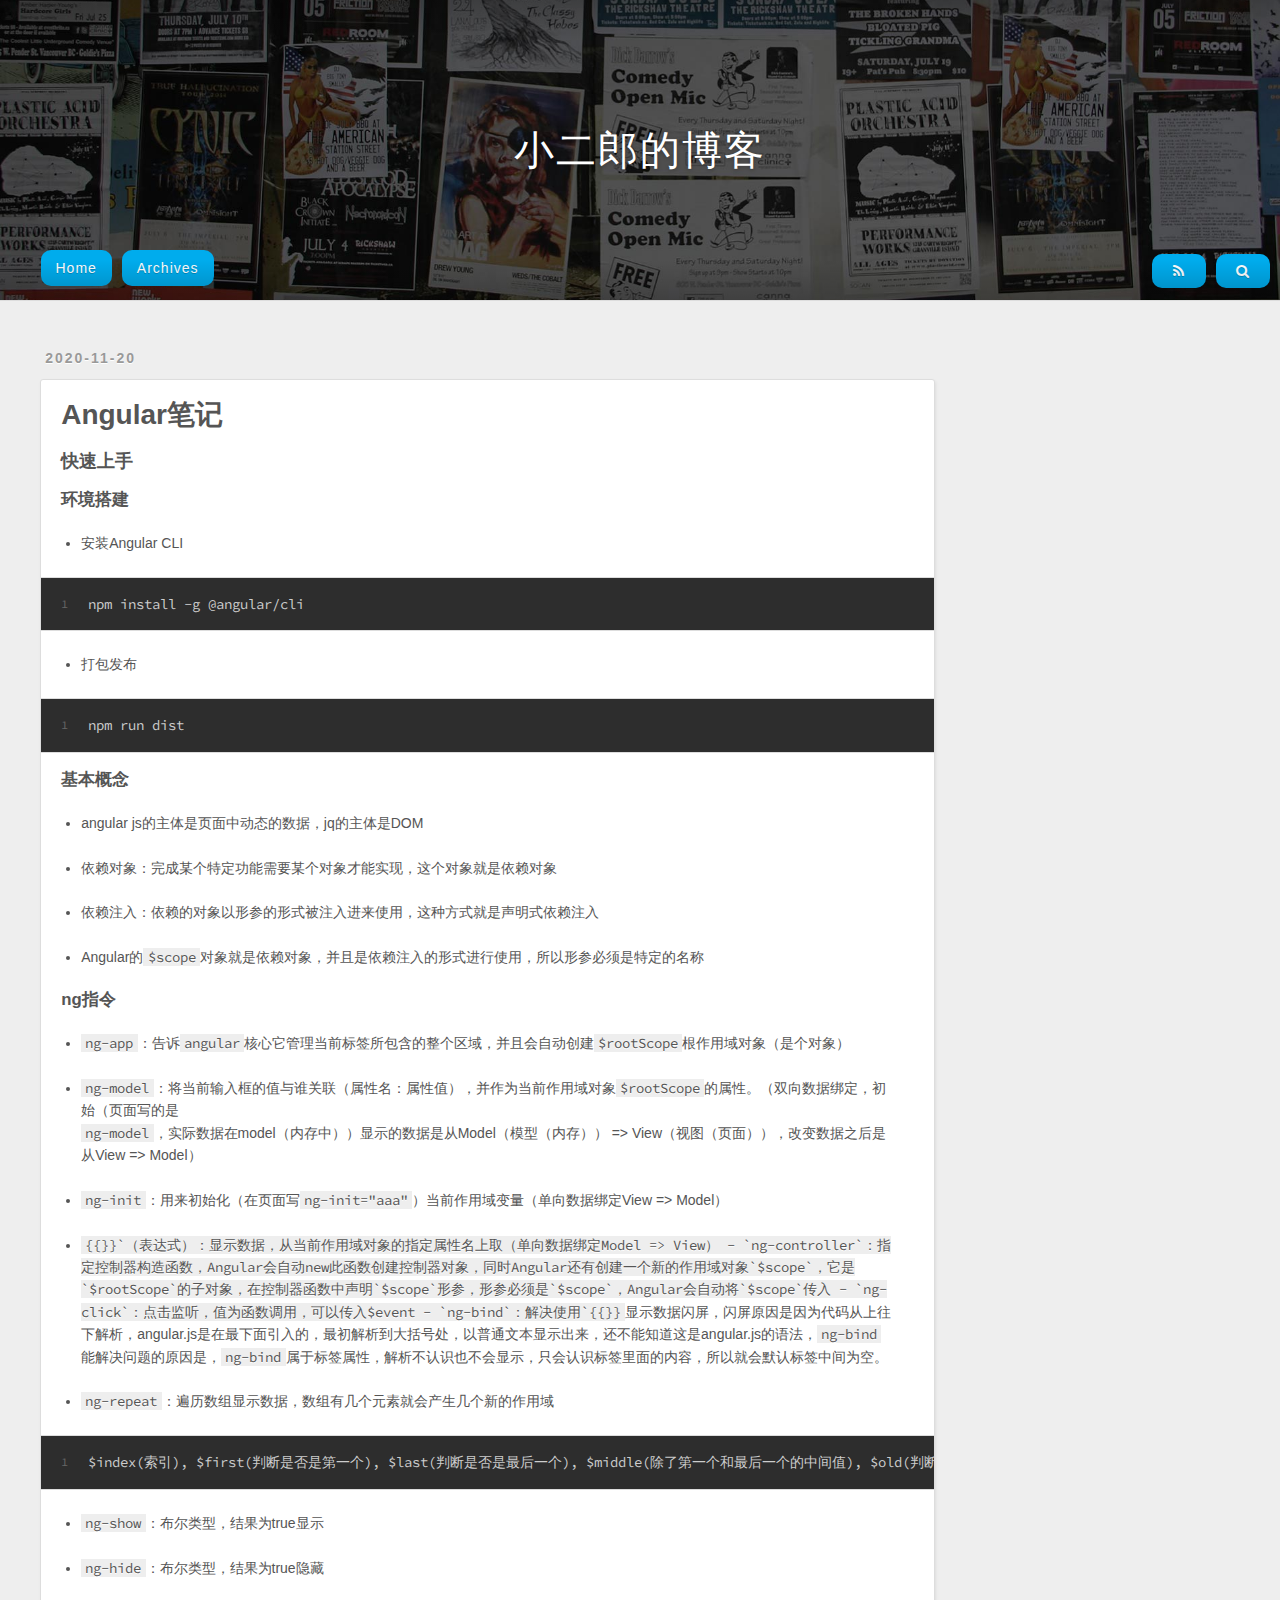
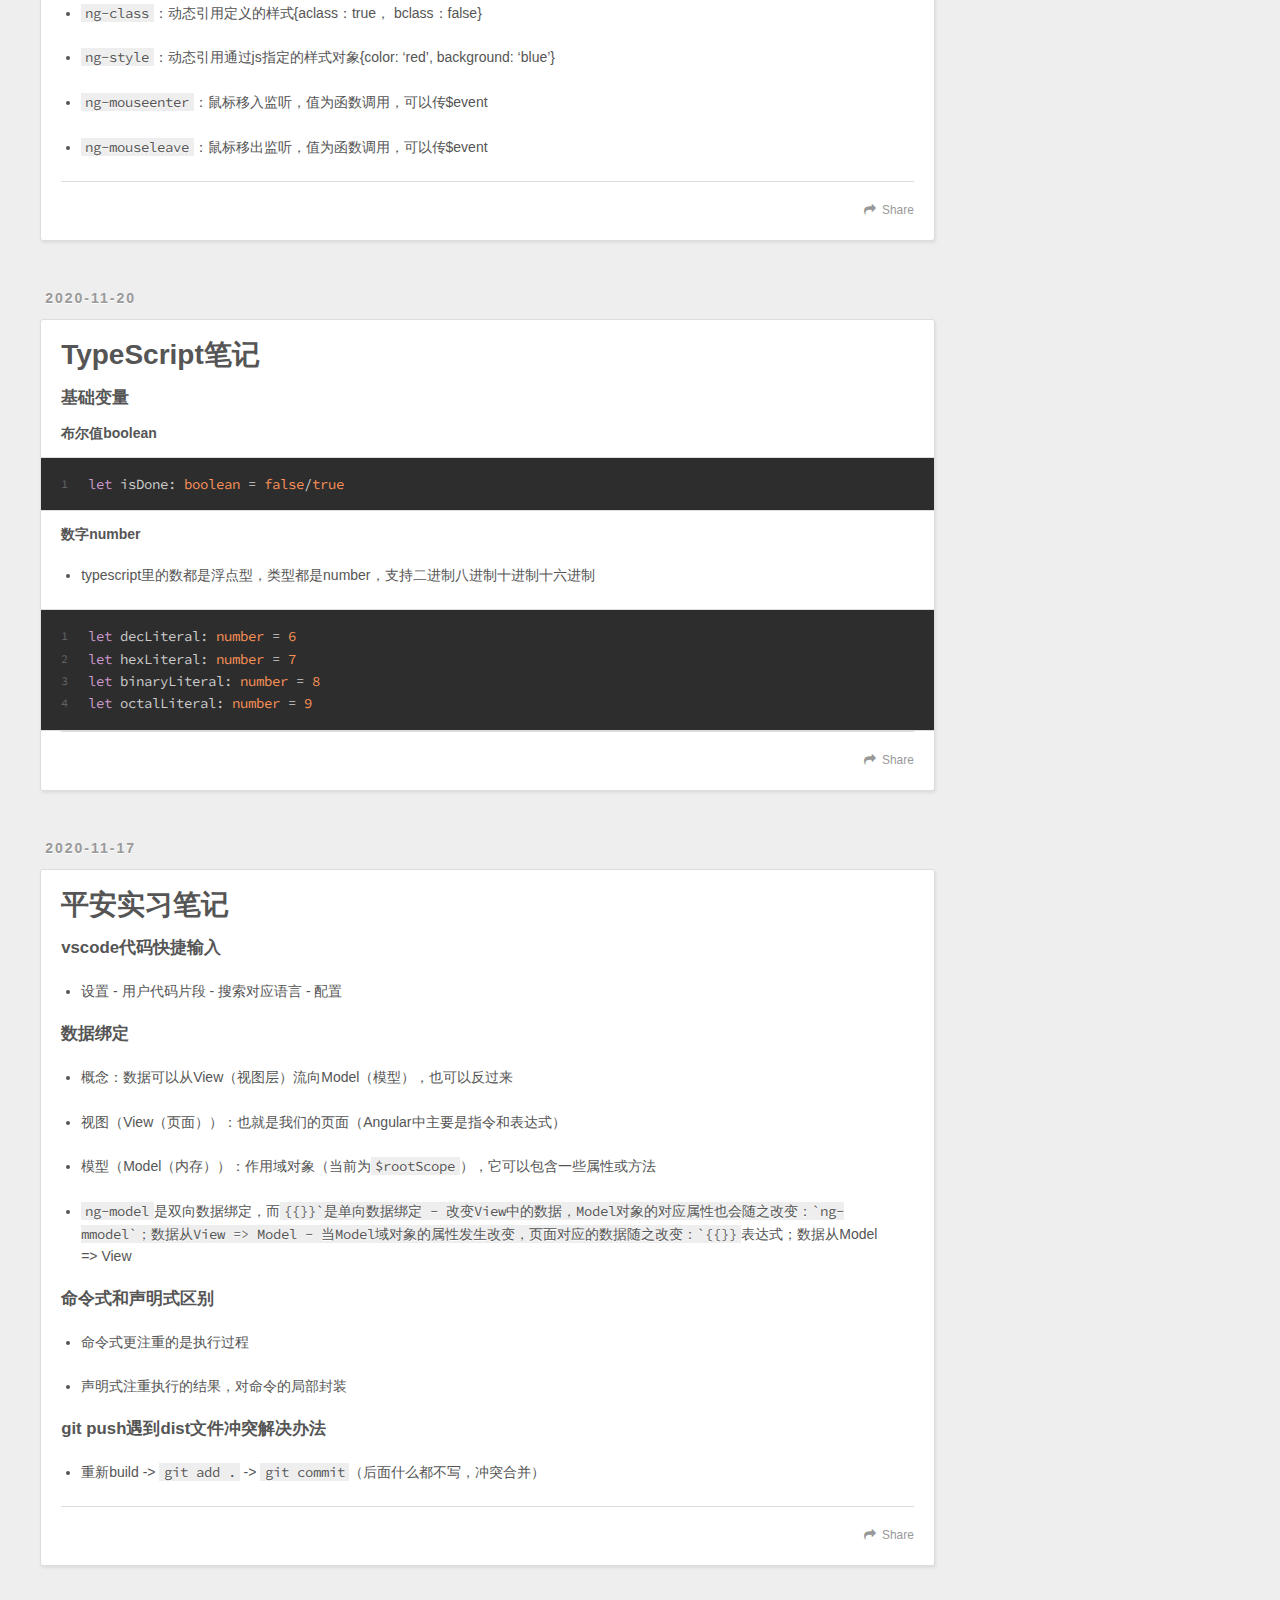
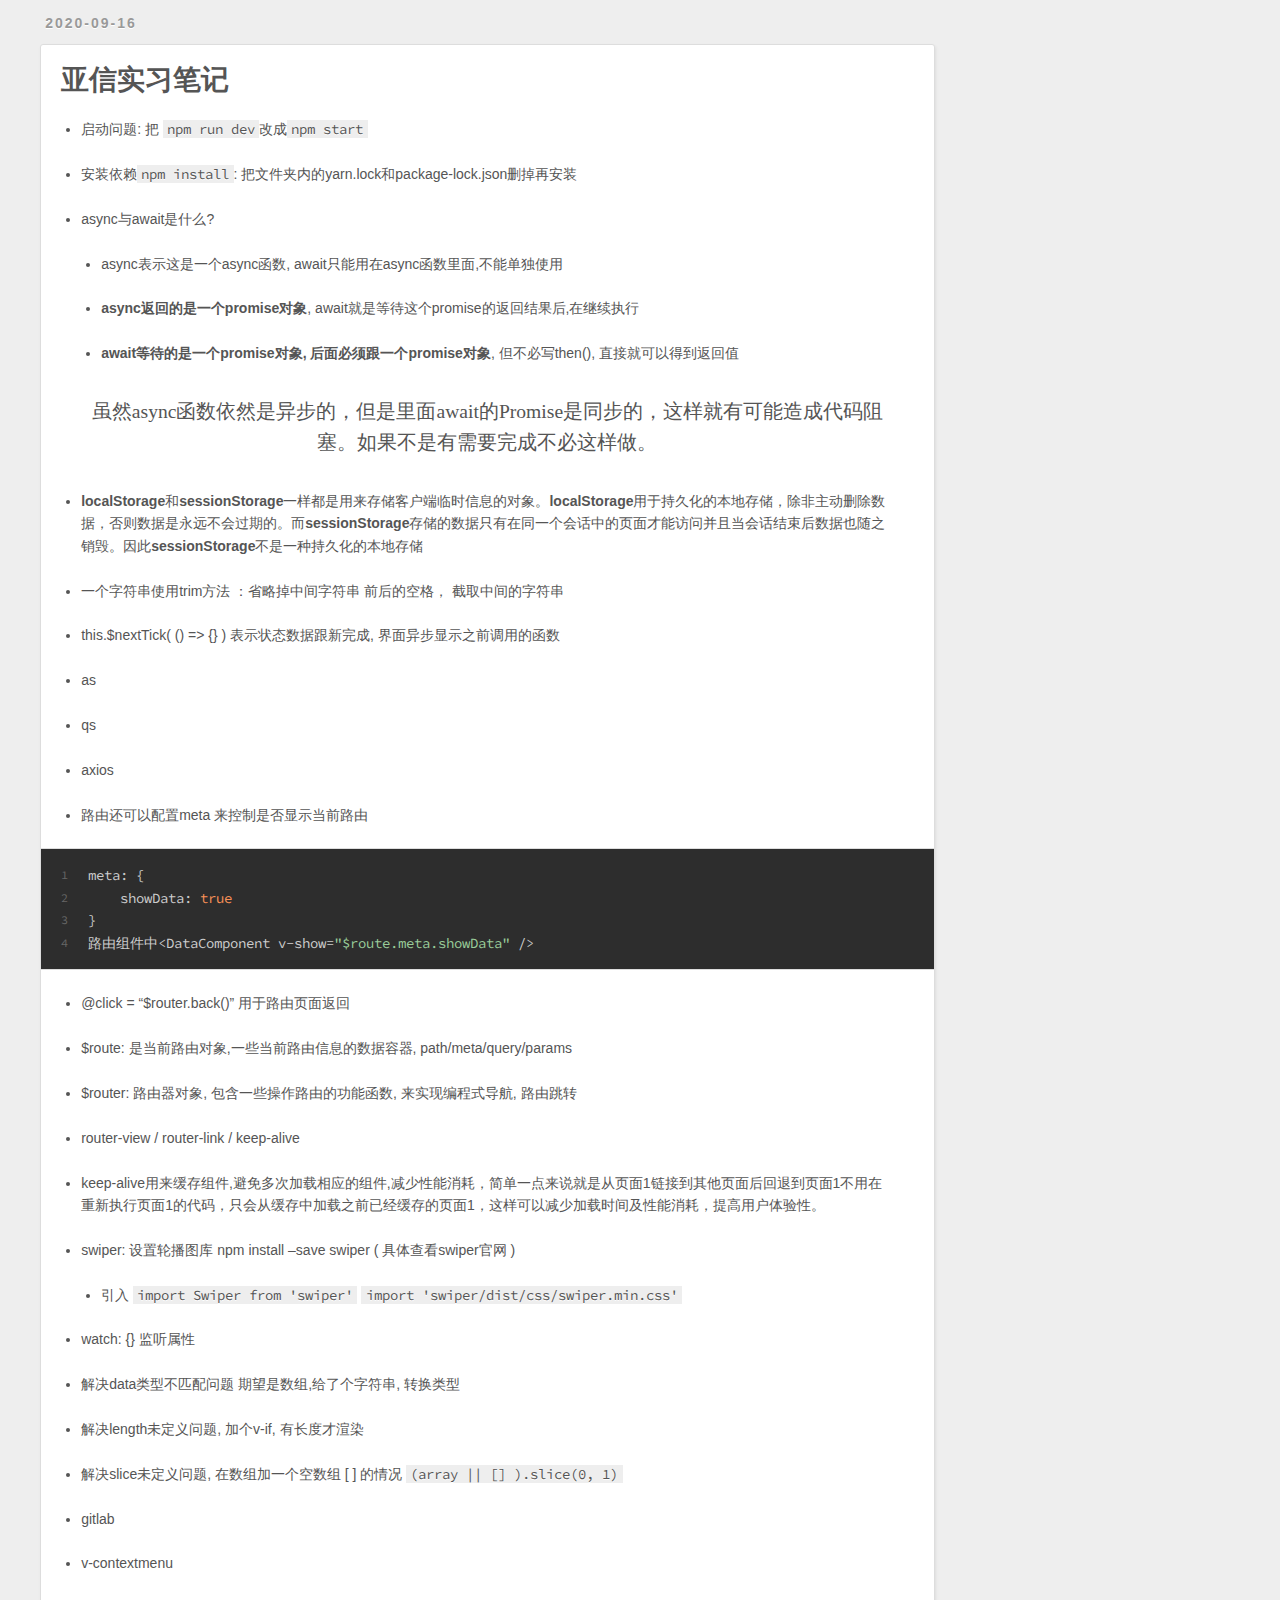
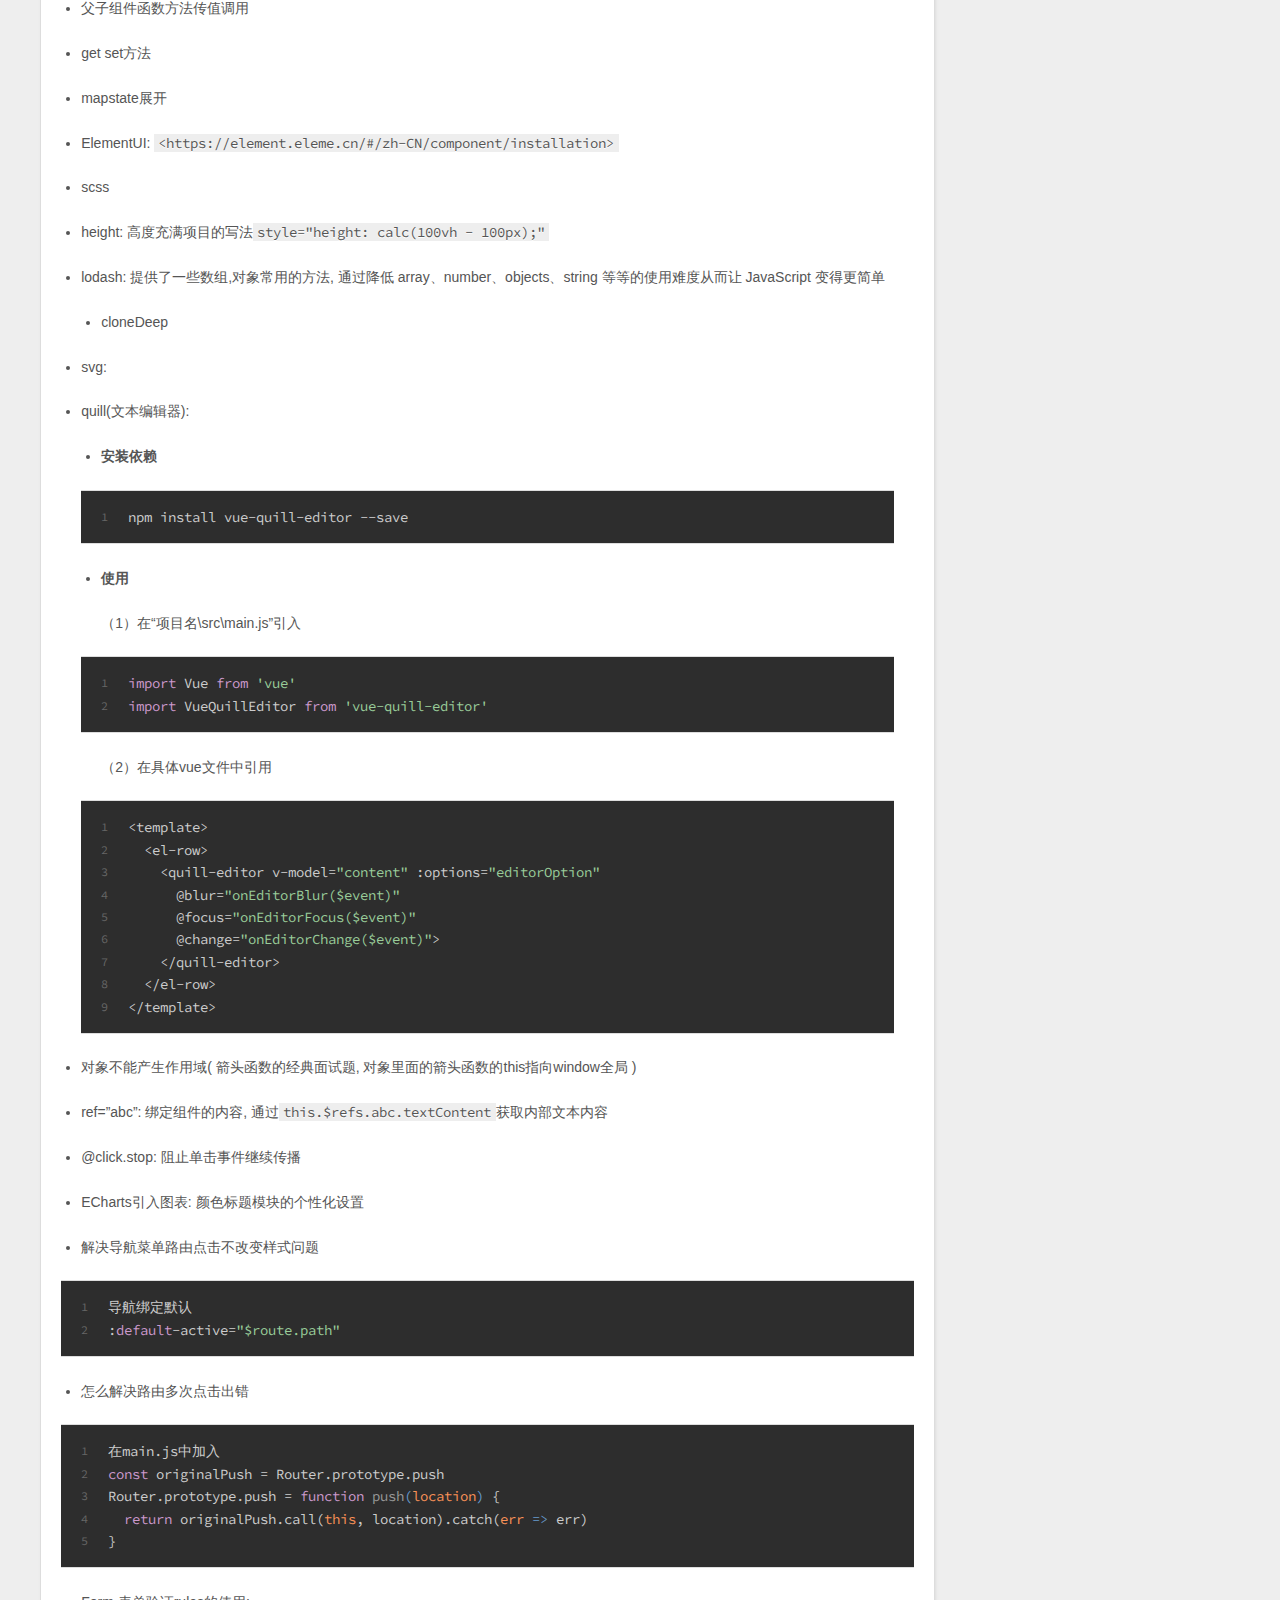
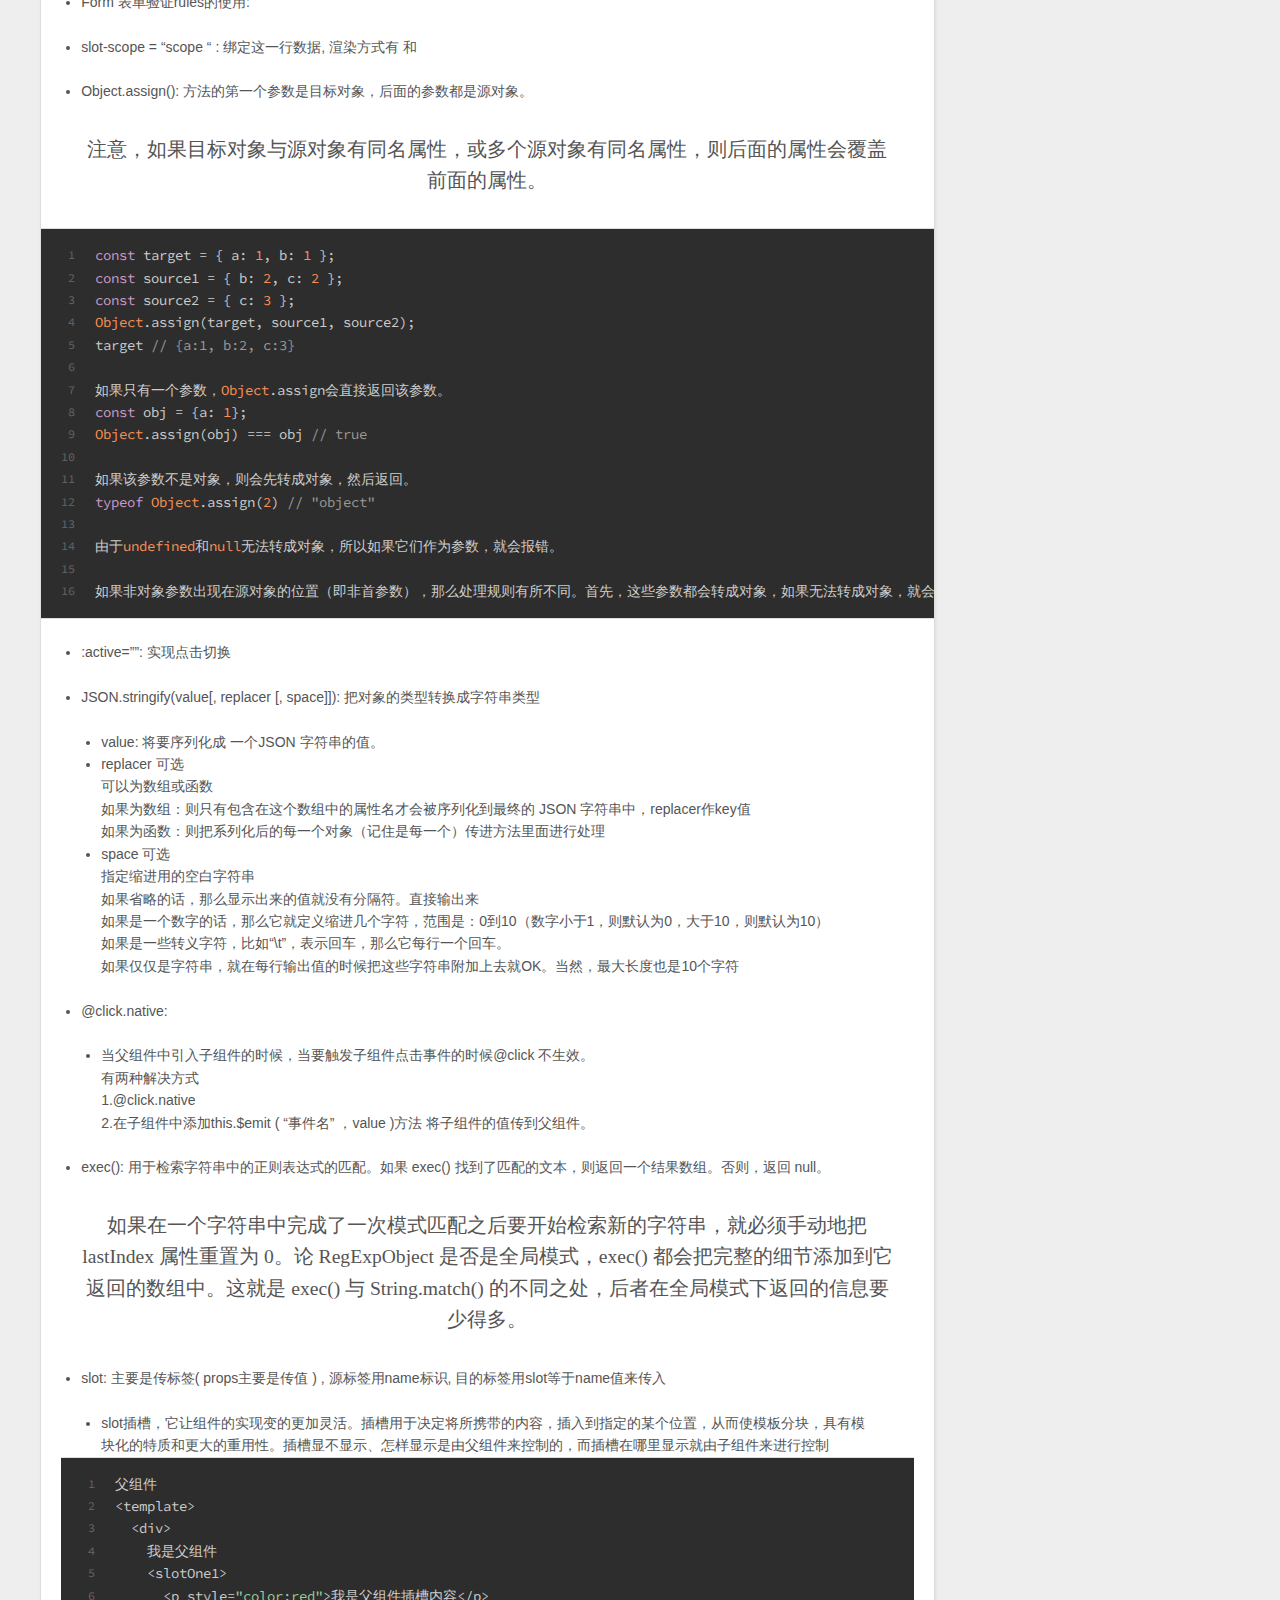
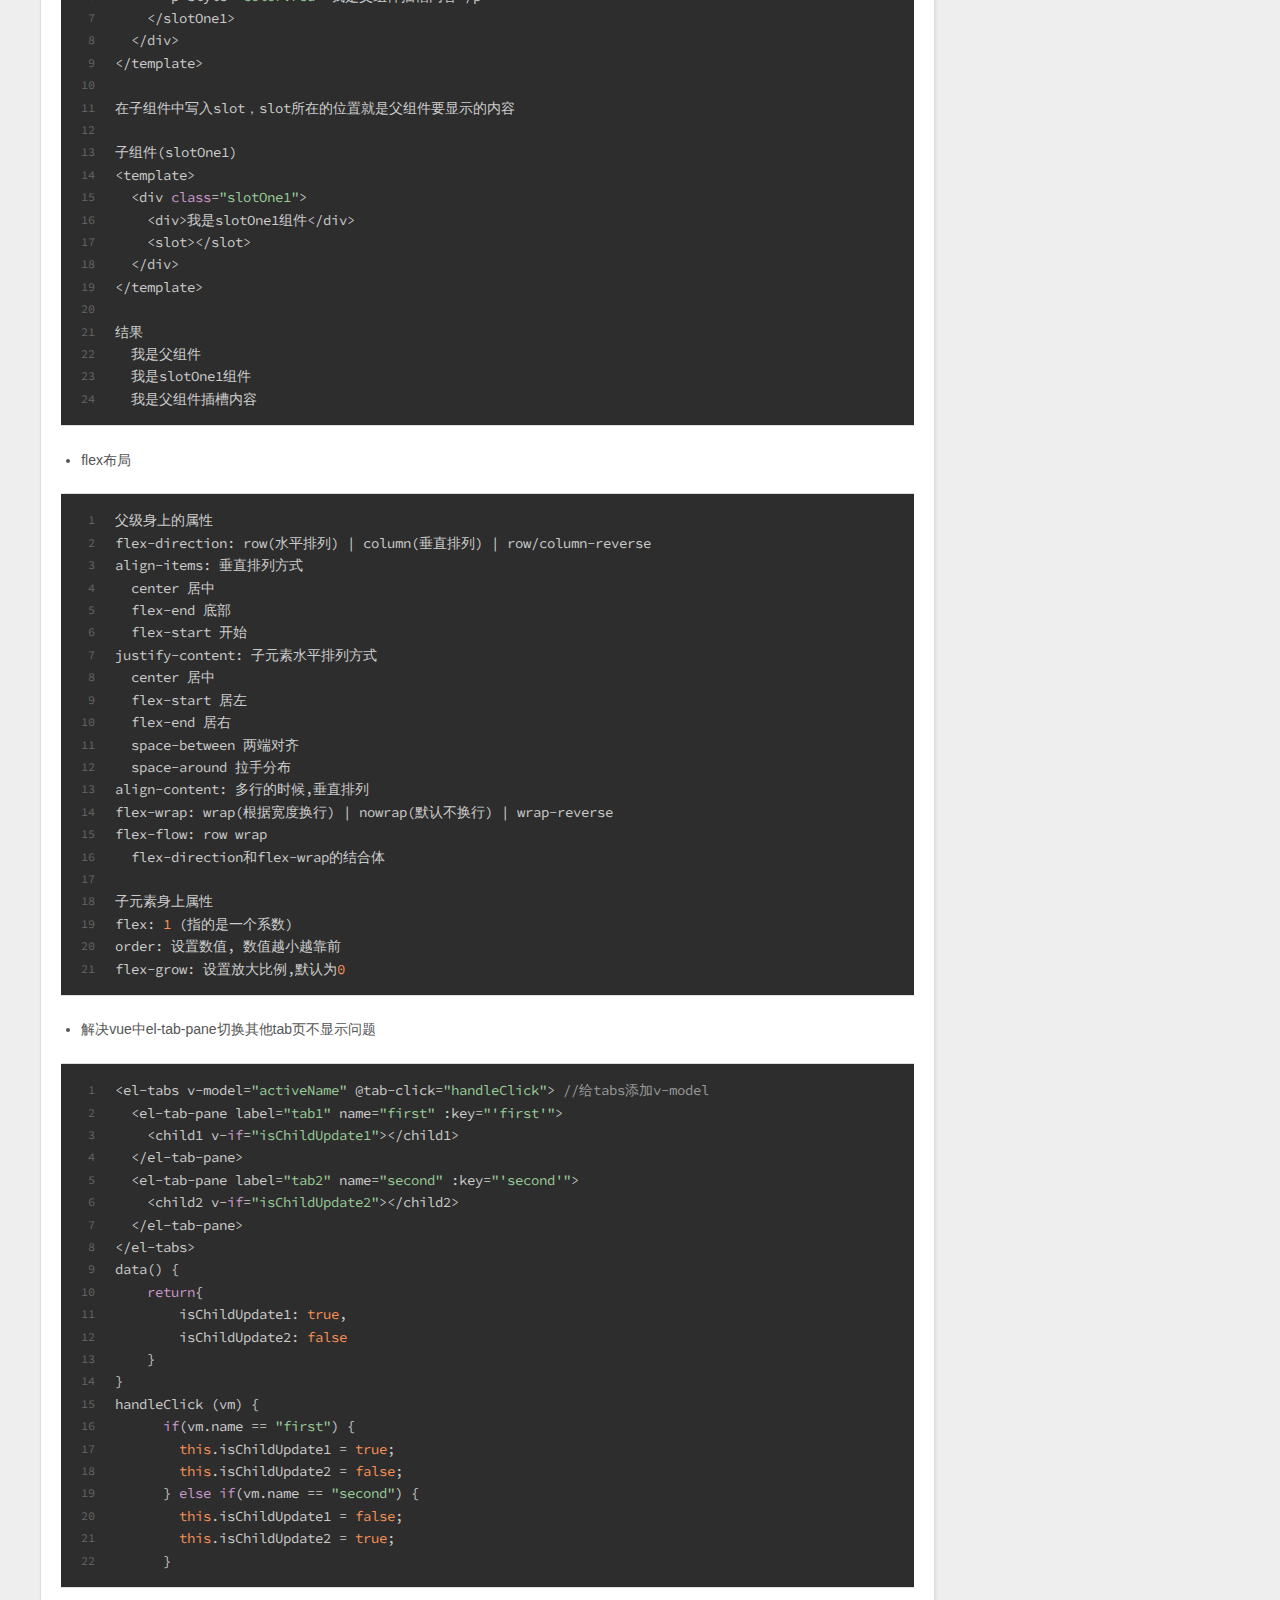
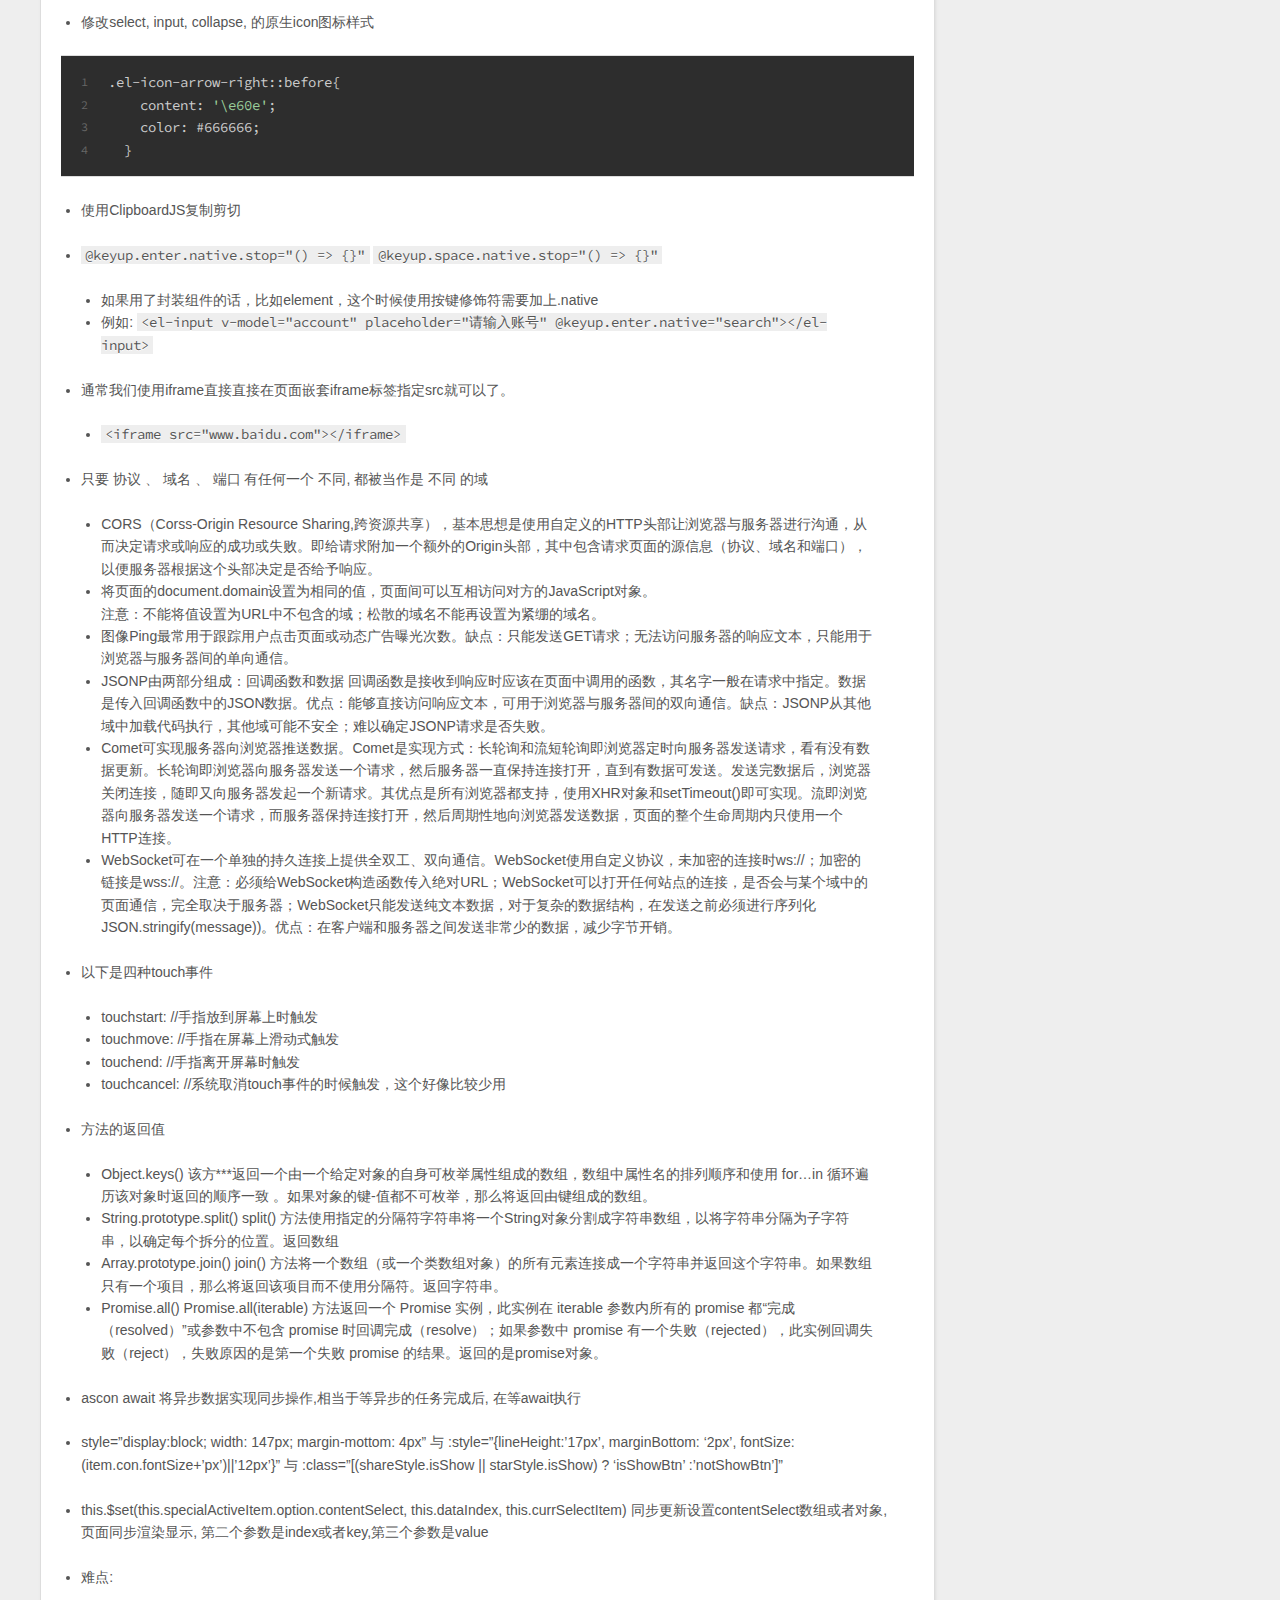
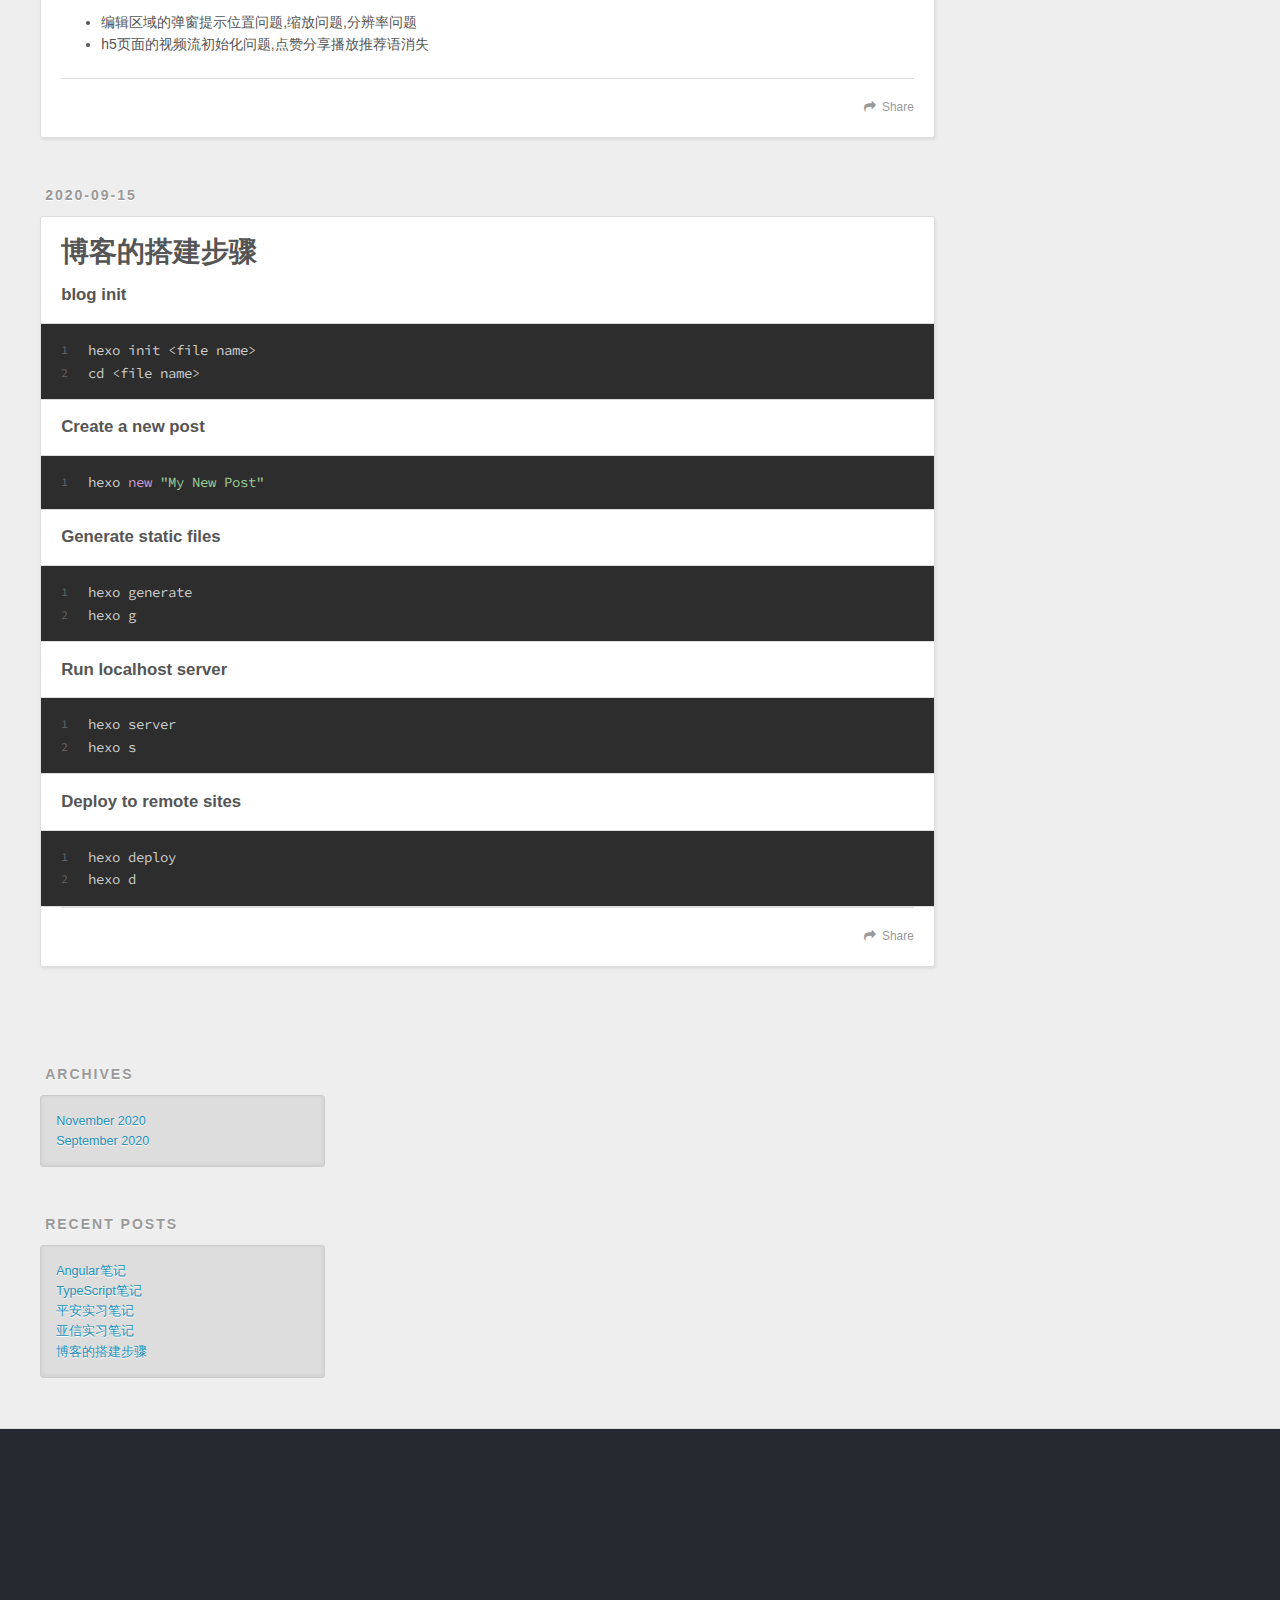
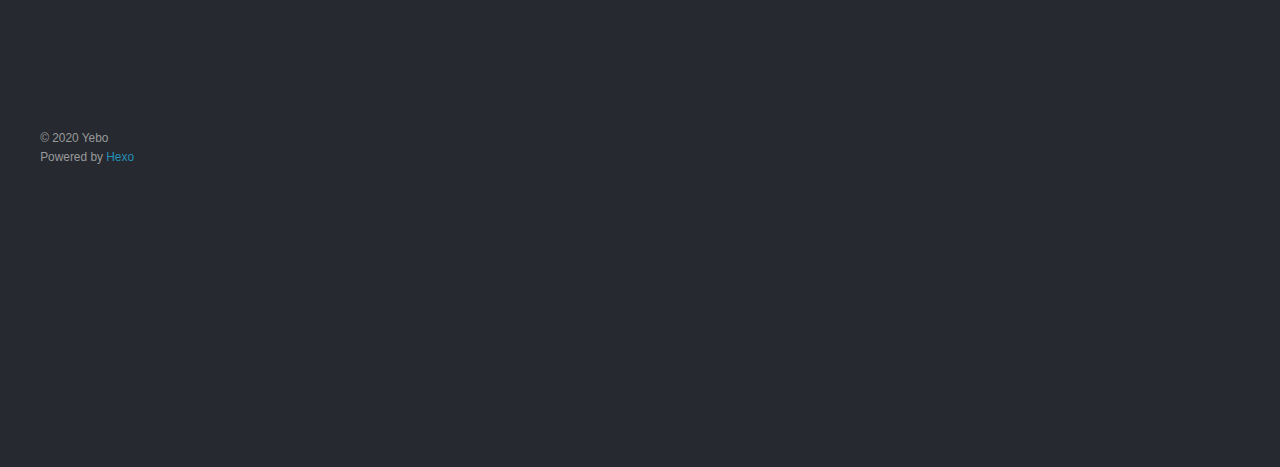
==== index.html @ e996063a "Site updated: 2020-11-25 15:31:22" ====
<!DOCTYPE html>
<html>
<head>
  <meta charset="utf-8">
  

  
  <title>小二郎的博客</title>
  <meta name="viewport" content="width=device-width, initial-scale=1, maximum-scale=1">
  <meta property="og:type" content="website">
<meta property="og:title" content="小二郎的博客">
<meta property="og:url" content="https://fish1010.github.io/index.html">
<meta property="og:site_name" content="小二郎的博客">
<meta property="og:locale" content="en_US">
<meta property="article:author" content="Yebo">
<meta name="twitter:card" content="summary">
  
    <link rel="alternate" href="/atom.xml" title="小二郎的博客" type="application/atom+xml">
  
  
    <link rel="icon" href="/favicon.png">
  
  
    <link href="//fonts.googleapis.com/css?family=Source+Code+Pro" rel="stylesheet" type="text/css">
  
  
<link rel="stylesheet" href="/css/style.css">

<meta name="generator" content="Hexo 5.1.1"></head>

<body>
  <div id="container">
    <div id="wrap">
      <header id="header">
  <div id="banner"></div>
  <div id="header-outer" class="outer">
    <div id="header-title" class="inner">
      <h1 id="logo-wrap">
        <a href="/" id="logo">小二郎的博客</a>
      </h1>
      
    </div>
    <div id="header-inner" class="inner">
      <nav id="main-nav">
        <a id="main-nav-toggle" class="nav-icon"></a>
        
          <a class="main-nav-link" href="/">Home</a>
        
          <a class="main-nav-link" href="/archives">Archives</a>
        
      </nav>
      <nav id="sub-nav">
        
          <a id="nav-rss-link" class="nav-icon" href="/atom.xml" title="RSS Feed"></a>
        
        <a id="nav-search-btn" class="nav-icon" title="Search"></a>
      </nav>
      <div id="search-form-wrap">
        <form action="//google.com/search" method="get" accept-charset="UTF-8" class="search-form"><input type="search" name="q" class="search-form-input" placeholder="Search"><button type="submit" class="search-form-submit">&#xF002;</button><input type="hidden" name="sitesearch" value="https://Fish1010.github.io"></form>
      </div>
    </div>
  </div>
</header>
      <div class="outer">
        <section id="main">
  
    <article id="post-Angular笔记" class="article article-type-post" itemscope itemprop="blogPost">
  <div class="article-meta">
    <a href="/2020/11/20/Angular%E7%AC%94%E8%AE%B0/" class="article-date">
  <time datetime="2020-11-20T02:48:45.000Z" itemprop="datePublished">2020-11-20</time>
</a>
    
  </div>
  <div class="article-inner">
    
    
      <header class="article-header">
        
  
    <h1 itemprop="name">
      <a class="article-title" href="/2020/11/20/Angular%E7%AC%94%E8%AE%B0/">Angular笔记</a>
    </h1>
  

      </header>
    
    <div class="article-entry" itemprop="articleBody">
      
        <h3 id="快速上手"><a href="#快速上手" class="headerlink" title="快速上手"></a>快速上手</h3><h4 id="环境搭建"><a href="#环境搭建" class="headerlink" title="环境搭建"></a>环境搭建</h4><ul>
<li>安装Angular CLI</li>
</ul>
<figure class="highlight js"><table><tr><td class="gutter"><pre><span class="line">1</span><br></pre></td><td class="code"><pre><span class="line">npm install -g @angular/cli</span><br></pre></td></tr></table></figure>

<ul>
<li>打包发布</li>
</ul>
<figure class="highlight js"><table><tr><td class="gutter"><pre><span class="line">1</span><br></pre></td><td class="code"><pre><span class="line">npm run dist</span><br></pre></td></tr></table></figure>

<h4 id="基本概念"><a href="#基本概念" class="headerlink" title="基本概念"></a>基本概念</h4><ul>
<li><p>angular js的主体是页面中动态的数据，jq的主体是DOM</p>
</li>
<li><p>依赖对象：完成某个特定功能需要某个对象才能实现，这个对象就是依赖对象</p>
</li>
<li><p>依赖注入：依赖的对象以形参的形式被注入进来使用，这种方式就是声明式依赖注入</p>
</li>
<li><p>Angular的<code>$scope</code>对象就是依赖对象，并且是依赖注入的形式进行使用，所以形参必须是特定的名称</p>
</li>
</ul>
<h4 id="ng指令"><a href="#ng指令" class="headerlink" title="ng指令"></a>ng指令</h4><ul>
<li><p><code>ng-app</code>：告诉<code>angular</code>核心它管理当前标签所包含的整个区域，并且会自动创建<code>$rootScope</code>根作用域对象（是个对象）</p>
</li>
<li><p><code>ng-model</code>：将当前输入框的值与谁关联（属性名：属性值），并作为当前作用域对象<code>$rootScope</code>的属性。（双向数据绑定，初始（页面写的是<br><code>ng-model</code>，实际数据在model（内存中））显示的数据是从Model（模型（内存）） =&gt; View（视图（页面）），改变数据之后是从View =&gt; Model）</p>
</li>
<li><p><code>ng-init</code>：用来初始化（在页面写<code>ng-init=&quot;aaa&quot;</code>）当前作用域变量（单向数据绑定View =&gt; Model）</p>
</li>
<li><p><code>&#123;&#123;&#125;&#125;`（表达式）：显示数据，从当前作用域对象的指定属性名上取（单向数据绑定Model => View）

- `ng-controller`：指定控制器构造函数，Angular会自动new此函数创建控制器对象，同时Angular还有创建一个新的作用域对象`$scope`，它是`$rootScope`的子对象，在控制器函数中声明`$scope`形参，形参必须是`$scope`，Angular会自动将`$scope`传入

- `ng-click`：点击监听，值为函数调用，可以传入$event

- `ng-bind`：解决使用`&#123;&#123;&#125;&#125;</code>显示数据闪屏，闪屏原因是因为代码从上往下解析，angular.js是在最下面引入的，最初解析到大括号处，以普通文本显示出来，还不能知道这是angular.js的语法，<code>ng-bind</code>能解决问题的原因是，<code>ng-bind</code>属于标签属性，解析不认识也不会显示，只会认识标签里面的内容，所以就会默认标签中间为空。</p>
</li>
<li><p><code>ng-repeat</code>：遍历数组显示数据，数组有几个元素就会产生几个新的作用域</p>
</li>
</ul>
<figure class="highlight js"><table><tr><td class="gutter"><pre><span class="line">1</span><br></pre></td><td class="code"><pre><span class="line">$index(索引), $first(判断是否是第一个), $last(判断是否是最后一个), $middle(除了第一个和最后一个的中间值), $old(判断是否是奇数), $even(判断是否是偶数)</span><br></pre></td></tr></table></figure>

<ul>
<li><p><code>ng-show</code>：布尔类型，结果为true显示</p>
</li>
<li><p><code>ng-hide</code>：布尔类型，结果为true隐藏</p>
</li>
<li><p><code>ng-class</code>：动态引用定义的样式{aclass：true， bclass：false}</p>
</li>
<li><p><code>ng-style</code>：动态引用通过js指定的样式对象{color: ‘red’, background: ‘blue’}</p>
</li>
<li><p><code>ng-mouseenter</code>：鼠标移入监听，值为函数调用，可以传$event</p>
</li>
<li><p><code>ng-mouseleave</code>：鼠标移出监听，值为函数调用，可以传$event</p>
</li>
</ul>

      
    </div>
    <footer class="article-footer">
      <a data-url="https://fish1010.github.io/2020/11/20/Angular%E7%AC%94%E8%AE%B0/" data-id="ckhpod7i20000ectrf18l8jac" class="article-share-link">Share</a>
      
      
    </footer>
  </div>
  
</article>


  
    <article id="post-TypeScript学习笔记" class="article article-type-post" itemscope itemprop="blogPost">
  <div class="article-meta">
    <a href="/2020/11/20/TypeScript%E5%AD%A6%E4%B9%A0%E7%AC%94%E8%AE%B0/" class="article-date">
  <time datetime="2020-11-20T01:34:48.000Z" itemprop="datePublished">2020-11-20</time>
</a>
    
  </div>
  <div class="article-inner">
    
    
      <header class="article-header">
        
  
    <h1 itemprop="name">
      <a class="article-title" href="/2020/11/20/TypeScript%E5%AD%A6%E4%B9%A0%E7%AC%94%E8%AE%B0/">TypeScript笔记</a>
    </h1>
  

      </header>
    
    <div class="article-entry" itemprop="articleBody">
      
        <h4 id="基础变量"><a href="#基础变量" class="headerlink" title="基础变量"></a>基础变量</h4><h5 id="布尔值boolean"><a href="#布尔值boolean" class="headerlink" title="布尔值boolean"></a>布尔值boolean</h5><figure class="highlight ts"><table><tr><td class="gutter"><pre><span class="line">1</span><br></pre></td><td class="code"><pre><span class="line"><span class="keyword">let</span> isDone: <span class="built_in">boolean</span> = <span class="literal">false</span>/<span class="literal">true</span></span><br></pre></td></tr></table></figure>

<h5 id="数字number"><a href="#数字number" class="headerlink" title="数字number"></a>数字number</h5><ul>
<li>typescript里的数都是浮点型，类型都是number，支持二进制八进制十进制十六进制</li>
</ul>
<figure class="highlight ts"><table><tr><td class="gutter"><pre><span class="line">1</span><br><span class="line">2</span><br><span class="line">3</span><br><span class="line">4</span><br></pre></td><td class="code"><pre><span class="line"><span class="keyword">let</span> decLiteral: <span class="built_in">number</span> = <span class="number">6</span></span><br><span class="line"><span class="keyword">let</span> hexLiteral: <span class="built_in">number</span> = <span class="number">7</span></span><br><span class="line"><span class="keyword">let</span> binaryLiteral: <span class="built_in">number</span> = <span class="number">8</span></span><br><span class="line"><span class="keyword">let</span> octalLiteral: <span class="built_in">number</span> = <span class="number">9</span></span><br></pre></td></tr></table></figure>

      
    </div>
    <footer class="article-footer">
      <a data-url="https://fish1010.github.io/2020/11/20/TypeScript%E5%AD%A6%E4%B9%A0%E7%AC%94%E8%AE%B0/" data-id="ckhplr9pi00000ctrcat806hq" class="article-share-link">Share</a>
      
      
    </footer>
  </div>
  
</article>


  
    <article id="post-平安实习笔记" class="article article-type-post" itemscope itemprop="blogPost">
  <div class="article-meta">
    <a href="/2020/11/17/%E5%B9%B3%E5%AE%89%E5%AE%9E%E4%B9%A0%E7%AC%94%E8%AE%B0/" class="article-date">
  <time datetime="2020-11-17T01:30:59.000Z" itemprop="datePublished">2020-11-17</time>
</a>
    
  </div>
  <div class="article-inner">
    
    
      <header class="article-header">
        
  
    <h1 itemprop="name">
      <a class="article-title" href="/2020/11/17/%E5%B9%B3%E5%AE%89%E5%AE%9E%E4%B9%A0%E7%AC%94%E8%AE%B0/">平安实习笔记</a>
    </h1>
  

      </header>
    
    <div class="article-entry" itemprop="articleBody">
      
        <h4 id="vscode代码快捷输入"><a href="#vscode代码快捷输入" class="headerlink" title="vscode代码快捷输入"></a>vscode代码快捷输入</h4><ul>
<li>设置 - 用户代码片段 - 搜索对应语言 - 配置</li>
</ul>
<h4 id="数据绑定"><a href="#数据绑定" class="headerlink" title="数据绑定"></a>数据绑定</h4><ul>
<li><p>概念：数据可以从View（视图层）流向Model（模型），也可以反过来</p>
</li>
<li><p>视图（View（页面））：也就是我们的页面（Angular中主要是指令和表达式）</p>
</li>
<li><p>模型（Model（内存））：作用域对象（当前为<code>$rootScope</code>），它可以包含一些属性或方法</p>
</li>
<li><p><code>ng-model</code>是双向数据绑定，而<code>&#123;&#123;&#125;&#125;`是单向数据绑定

- 改变View中的数据，Model对象的对应属性也会随之改变：`ng-mmodel`；数据从View => Model

- 当Model域对象的属性发生改变，页面对应的数据随之改变：`&#123;&#123;&#125;&#125;</code>表达式；数据从Model =&gt; View</p>
</li>
</ul>
<h4 id="命令式和声明式区别"><a href="#命令式和声明式区别" class="headerlink" title="命令式和声明式区别"></a>命令式和声明式区别</h4><ul>
<li><p>命令式更注重的是执行过程</p>
</li>
<li><p>声明式注重执行的结果，对命令的局部封装</p>
</li>
</ul>
<h4 id="git-push遇到dist文件冲突解决办法"><a href="#git-push遇到dist文件冲突解决办法" class="headerlink" title="git push遇到dist文件冲突解决办法"></a>git push遇到dist文件冲突解决办法</h4><ul>
<li>重新build -&gt; <code>git add .</code> -&gt; <code>git commit</code>（后面什么都不写，冲突合并）</li>
</ul>

      
    </div>
    <footer class="article-footer">
      <a data-url="https://fish1010.github.io/2020/11/17/%E5%B9%B3%E5%AE%89%E5%AE%9E%E4%B9%A0%E7%AC%94%E8%AE%B0/" data-id="ckhlazxvz000008tr15qp00yd" class="article-share-link">Share</a>
      
      
    </footer>
  </div>
  
</article>


  
    <article id="post-亚信实习记录" class="article article-type-post" itemscope itemprop="blogPost">
  <div class="article-meta">
    <a href="/2020/09/16/%E4%BA%9A%E4%BF%A1%E5%AE%9E%E4%B9%A0%E8%AE%B0%E5%BD%95/" class="article-date">
  <time datetime="2020-09-16T02:34:03.000Z" itemprop="datePublished">2020-09-16</time>
</a>
    
  </div>
  <div class="article-inner">
    
    
      <header class="article-header">
        
  
    <h1 itemprop="name">
      <a class="article-title" href="/2020/09/16/%E4%BA%9A%E4%BF%A1%E5%AE%9E%E4%B9%A0%E8%AE%B0%E5%BD%95/">亚信实习笔记</a>
    </h1>
  

      </header>
    
    <div class="article-entry" itemprop="articleBody">
      
        <ul>
<li><p>启动问题:    把 <code>npm run dev</code>改成<code>npm start</code></p>
</li>
<li><p>安装依赖<code>npm install</code>:     把文件夹内的yarn.lock和package-lock.json删掉再安装</p>
</li>
<li><p>async与await是什么?</p>
<ul>
<li><p>async表示这是一个async函数, await只能用在async函数里面,不能单独使用</p>
</li>
<li><p><strong>async返回的是一个promise对象</strong>, await就是等待这个promise的返回结果后,在继续执行</p>
</li>
<li><p><strong>await等待的是一个promise对象, 后面必须跟一个promise对象</strong>, 但不必写then(), 直接就可以得到返回值</p>
</li>
</ul>
</li>
</ul>
<blockquote>
<p>虽然async函数依然是异步的，但是里面await的Promise是同步的，这样就有可能造成代码阻塞。如果不是有需要完成不必这样做。</p>
</blockquote>
<ul>
<li><p><strong>localStorage</strong>和<strong>sessionStorage</strong>一样都是用来存储客户端临时信息的对象。<strong>localStorage</strong>用于持久化的本地存储，除非主动删除数据，否则数据是永远不会过期的。而<strong>sessionStorage</strong>存储的数据只有在同一个会话中的页面才能访问并且当会话结束后数据也随之销毁。因此<strong>sessionStorage</strong>不是一种持久化的本地存储</p>
</li>
<li><p>一个字符串使用trim方法   ：省略掉中间字符串 前后的空格， 截取中间的字符串</p>
</li>
<li><p>this.$nextTick( () =&gt; {} ) 表示状态数据跟新完成, 界面异步显示之前调用的函数</p>
</li>
<li><p>as</p>
</li>
<li><p>qs</p>
</li>
<li><p>axios</p>
</li>
<li><p>路由还可以配置meta 来控制是否显示当前路由</p>
</li>
</ul>
<figure class="highlight js"><table><tr><td class="gutter"><pre><span class="line">1</span><br><span class="line">2</span><br><span class="line">3</span><br><span class="line">4</span><br></pre></td><td class="code"><pre><span class="line">meta: &#123;</span><br><span class="line">    showData: <span class="literal">true</span></span><br><span class="line">&#125;</span><br><span class="line">路由组件中&lt;DataComponent v-show=<span class="string">&quot;$route.meta.showData&quot;</span> /&gt;</span><br></pre></td></tr></table></figure>

<ul>
<li><p>@click = “$router.back()” 用于路由页面返回  </p>
</li>
<li><p>$route: 是当前路由对象,一些当前路由信息的数据容器, path/meta/query/params</p>
</li>
<li><p>$router: 路由器对象, 包含一些操作路由的功能函数, 来实现编程式导航, 路由跳转</p>
</li>
<li><p>router-view / router-link / keep-alive</p>
</li>
<li><p>keep-alive用来缓存组件,避免多次加载相应的组件,减少性能消耗，简单一点来说就是从页面1链接到其他页面后回退到页面1不用在重新执行页面1的代码，只会从缓存中加载之前已经缓存的页面1，这样可以减少加载时间及性能消耗，提高用户体验性。</p>
</li>
<li><p>swiper: 设置轮播图库 npm install –save swiper ( 具体查看swiper官网 )</p>
<ul>
<li>引入 <code>import Swiper from &#39;swiper&#39;</code> <code>import &#39;swiper/dist/css/swiper.min.css&#39;</code></li>
</ul>
</li>
<li><p>watch: {} 监听属性</p>
</li>
<li><p>解决data类型不匹配问题  期望是数组,给了个字符串, 转换类型</p>
</li>
<li><p>解决length未定义问题, 加个v-if,  有长度才渲染</p>
</li>
<li><p>解决slice未定义问题, 在数组加一个空数组 [ ] 的情况 <code>(array || [] ).slice(0, 1)</code></p>
</li>
<li><p>gitlab</p>
</li>
<li><p>v-contextmenu</p>
</li>
<li><p>父子组件函数方法传值调用</p>
</li>
<li><p>get set方法</p>
</li>
<li><p>mapstate展开</p>
</li>
<li><p>ElementUI:  <code>&lt;https://element.eleme.cn/#/zh-CN/component/installation&gt;</code></p>
</li>
<li><p>scss</p>
</li>
<li><p>height:  高度充满项目的写法<code>style=&quot;height: calc(100vh - 100px);&quot;</code></p>
</li>
<li><p>lodash: 提供了一些数组,对象常用的方法, 通过降低 array、number、objects、string 等等的使用难度从而让 JavaScript 变得更简单</p>
<ul>
<li>cloneDeep</li>
</ul>
</li>
<li><p>svg:  </p>
</li>
<li><p>quill(文本编辑器):  </p>
<ul>
<li><p><strong>安装依赖</strong></p>
<figure class="highlight js"><table><tr><td class="gutter"><pre><span class="line">1</span><br></pre></td><td class="code"><pre><span class="line">npm install vue-quill-editor --save</span><br></pre></td></tr></table></figure>
</li>
<li><p><strong>使用</strong></p>
<p>（1）在“项目名\src\main.js”引入</p>
<figure class="highlight js"><table><tr><td class="gutter"><pre><span class="line">1</span><br><span class="line">2</span><br></pre></td><td class="code"><pre><span class="line"><span class="keyword">import</span> Vue <span class="keyword">from</span> <span class="string">&#x27;vue&#x27;</span></span><br><span class="line"><span class="keyword">import</span> VueQuillEditor <span class="keyword">from</span> <span class="string">&#x27;vue-quill-editor&#x27;</span></span><br></pre></td></tr></table></figure>

<p>（2）在具体vue文件中引用</p>
<figure class="highlight js"><table><tr><td class="gutter"><pre><span class="line">1</span><br><span class="line">2</span><br><span class="line">3</span><br><span class="line">4</span><br><span class="line">5</span><br><span class="line">6</span><br><span class="line">7</span><br><span class="line">8</span><br><span class="line">9</span><br></pre></td><td class="code"><pre><span class="line">&lt;template&gt;</span><br><span class="line">  &lt;el-row&gt;  </span><br><span class="line">    &lt;quill-editor v-model=<span class="string">&quot;content&quot;</span> :options=<span class="string">&quot;editorOption&quot;</span></span><br><span class="line">      @blur=<span class="string">&quot;onEditorBlur($event)&quot;</span></span><br><span class="line">      @focus=<span class="string">&quot;onEditorFocus($event)&quot;</span></span><br><span class="line">      @change=<span class="string">&quot;onEditorChange($event)&quot;</span>&gt;  </span><br><span class="line">    &lt;/quill-editor&gt;</span><br><span class="line">  &lt;/el-row&gt;</span><br><span class="line">&lt;/template&gt;</span><br></pre></td></tr></table></figure>
</li>
</ul>
</li>
<li><p>对象不能产生作用域( 箭头函数的经典面试题, 对象里面的箭头函数的this指向window全局 )</p>
</li>
<li><p>ref=”abc”:  绑定组件的内容, 通过<code>this.$refs.abc.textContent</code>获取内部文本内容</p>
</li>
<li><p>@click.stop:  阻止单击事件继续传播</p>
</li>
<li><p>ECharts引入图表: 颜色标题模块的个性化设置</p>
</li>
<li><p>解决导航菜单路由点击不改变样式问题</p>
<figure class="highlight js"><table><tr><td class="gutter"><pre><span class="line">1</span><br><span class="line">2</span><br></pre></td><td class="code"><pre><span class="line">导航绑定默认</span><br><span class="line">:<span class="keyword">default</span>-active=<span class="string">&quot;$route.path&quot;</span></span><br></pre></td></tr></table></figure>
</li>
<li><p>怎么解决路由多次点击出错</p>
<figure class="highlight js"><table><tr><td class="gutter"><pre><span class="line">1</span><br><span class="line">2</span><br><span class="line">3</span><br><span class="line">4</span><br><span class="line">5</span><br></pre></td><td class="code"><pre><span class="line">在main.js中加入</span><br><span class="line"><span class="keyword">const</span> originalPush = Router.prototype.push</span><br><span class="line">Router.prototype.push = <span class="function"><span class="keyword">function</span> <span class="title">push</span>(<span class="params">location</span>) </span>&#123;</span><br><span class="line">  <span class="keyword">return</span> originalPush.call(<span class="built_in">this</span>, location).catch(<span class="function"><span class="params">err</span> =&gt;</span> err)</span><br><span class="line">&#125;</span><br></pre></td></tr></table></figure>
</li>
<li><p>Form 表单验证rules的使用:  </p>
</li>
<li><p>slot-scope = “scope “ :  绑定这一行数据, 渲染方式有 和 </p>
</li>
<li><p>Object.assign():  方法的第一个参数是目标对象，后面的参数都是源对象。</p>
</li>
</ul>
<blockquote>
<p>注意，如果目标对象与源对象有同名属性，或多个源对象有同名属性，则后面的属性会覆盖前面的属性。</p>
</blockquote>
  <figure class="highlight js"><table><tr><td class="gutter"><pre><span class="line">1</span><br><span class="line">2</span><br><span class="line">3</span><br><span class="line">4</span><br><span class="line">5</span><br><span class="line">6</span><br><span class="line">7</span><br><span class="line">8</span><br><span class="line">9</span><br><span class="line">10</span><br><span class="line">11</span><br><span class="line">12</span><br><span class="line">13</span><br><span class="line">14</span><br><span class="line">15</span><br><span class="line">16</span><br></pre></td><td class="code"><pre><span class="line"><span class="keyword">const</span> target = &#123; <span class="attr">a</span>: <span class="number">1</span>, <span class="attr">b</span>: <span class="number">1</span> &#125;;</span><br><span class="line"><span class="keyword">const</span> source1 = &#123; <span class="attr">b</span>: <span class="number">2</span>, <span class="attr">c</span>: <span class="number">2</span> &#125;;</span><br><span class="line"><span class="keyword">const</span> source2 = &#123; <span class="attr">c</span>: <span class="number">3</span> &#125;;</span><br><span class="line"><span class="built_in">Object</span>.assign(target, source1, source2);</span><br><span class="line">target <span class="comment">// &#123;a:1, b:2, c:3&#125;</span></span><br><span class="line"></span><br><span class="line">如果只有一个参数，<span class="built_in">Object</span>.assign会直接返回该参数。</span><br><span class="line"><span class="keyword">const</span> obj = &#123;<span class="attr">a</span>: <span class="number">1</span>&#125;;</span><br><span class="line"><span class="built_in">Object</span>.assign(obj) === obj <span class="comment">// true</span></span><br><span class="line"></span><br><span class="line">如果该参数不是对象，则会先转成对象，然后返回。</span><br><span class="line"><span class="keyword">typeof</span> <span class="built_in">Object</span>.assign(<span class="number">2</span>) <span class="comment">// &quot;object&quot;</span></span><br><span class="line"></span><br><span class="line">由于<span class="literal">undefined</span>和<span class="literal">null</span>无法转成对象，所以如果它们作为参数，就会报错。</span><br><span class="line"></span><br><span class="line">如果非对象参数出现在源对象的位置（即非首参数），那么处理规则有所不同。首先，这些参数都会转成对象，如果无法转成对象，就会跳过。这意味着，如果<span class="literal">undefined</span>和<span class="literal">null</span>不在首参数，就不会报错。</span><br></pre></td></tr></table></figure>

<ul>
<li><p>:active=””:  实现点击切换</p>
</li>
<li><p>JSON.stringify(value[, replacer [, space]]):  把对象的类型转换成字符串类型</p>
<ul>
<li>value:  将要序列化成 一个JSON 字符串的值。</li>
<li>replacer 可选<br>可以为数组或函数<br>如果为数组：则只有包含在这个数组中的属性名才会被序列化到最终的 JSON 字符串中，replacer作key值<br>如果为函数：则把系列化后的每一个对象（记住是每一个）传进方法里面进行处理</li>
<li>space 可选<br>指定缩进用的空白字符串<br>如果省略的话，那么显示出来的值就没有分隔符。直接输出来<br>如果是一个数字的话，那么它就定义缩进几个字符，范围是：0到10（数字小于1，则默认为0，大于10，则默认为10）<br>如果是一些转义字符，比如“\t”，表示回车，那么它每行一个回车。<br>如果仅仅是字符串，就在每行输出值的时候把这些字符串附加上去就OK。当然，最大长度也是10个字符</li>
</ul>
</li>
<li><p>@click.native:  </p>
<ul>
<li>当父组件中引入子组件的时候，当要触发子组件点击事件的时候@click 不生效。<br> 有两种解决方式<br> 1.@click.native<br> 2.在子组件中添加this.$emit ( “事件名” ，value )方法 将子组件的值传到父组件。</li>
</ul>
</li>
<li><p>exec(): 用于检索字符串中的正则表达式的匹配。如果 exec() 找到了匹配的文本，则返回一个结果数组。否则，返回 null。</p>
</li>
</ul>
<blockquote>
<p>如果在一个字符串中完成了一次模式匹配之后要开始检索新的字符串，就必须手动地把 lastIndex 属性重置为 0。论 RegExpObject 是否是全局模式，exec() 都会把完整的细节添加到它返回的数组中。这就是 exec() 与 String.match() 的不同之处，后者在全局模式下返回的信息要少得多。</p>
</blockquote>
<ul>
<li><p>slot:  主要是传标签( props主要是传值 ) , 源标签用name标识, 目的标签用slot等于name值来传入</p>
<ul>
<li>slot插槽，它让组件的实现变的更加灵活。插槽用于决定将所携带的内容，插入到指定的某个位置，从而使模板分块，具有模块化的特质和更大的重用性。插槽显不显示、怎样显示是由父组件来控制的，而插槽在哪里显示就由子组件来进行控制</li>
</ul>
<figure class="highlight js"><table><tr><td class="gutter"><pre><span class="line">1</span><br><span class="line">2</span><br><span class="line">3</span><br><span class="line">4</span><br><span class="line">5</span><br><span class="line">6</span><br><span class="line">7</span><br><span class="line">8</span><br><span class="line">9</span><br><span class="line">10</span><br><span class="line">11</span><br><span class="line">12</span><br><span class="line">13</span><br><span class="line">14</span><br><span class="line">15</span><br><span class="line">16</span><br><span class="line">17</span><br><span class="line">18</span><br><span class="line">19</span><br><span class="line">20</span><br><span class="line">21</span><br><span class="line">22</span><br><span class="line">23</span><br><span class="line">24</span><br></pre></td><td class="code"><pre><span class="line">父组件</span><br><span class="line">&lt;template&gt;</span><br><span class="line">  &lt;div&gt;</span><br><span class="line">    我是父组件</span><br><span class="line">    &lt;slotOne1&gt;</span><br><span class="line">      &lt;p style=<span class="string">&quot;color:red&quot;</span>&gt;我是父组件插槽内容&lt;/p&gt;</span><br><span class="line">    &lt;/slotOne1&gt;</span><br><span class="line">  &lt;/div&gt;</span><br><span class="line">&lt;/template&gt;</span><br><span class="line"></span><br><span class="line">在子组件中写入slot，slot所在的位置就是父组件要显示的内容</span><br><span class="line"></span><br><span class="line">子组件(slotOne1)</span><br><span class="line">&lt;template&gt;</span><br><span class="line">  &lt;div <span class="class"><span class="keyword">class</span></span>=<span class="string">&quot;slotOne1&quot;</span>&gt;</span><br><span class="line">    &lt;div&gt;我是slotOne1组件&lt;/div&gt;</span><br><span class="line">    &lt;slot&gt;&lt;/slot&gt;</span><br><span class="line">  &lt;/div&gt;</span><br><span class="line">&lt;/template&gt;</span><br><span class="line"></span><br><span class="line">结果</span><br><span class="line">  我是父组件</span><br><span class="line">  我是slotOne1组件</span><br><span class="line">  我是父组件插槽内容</span><br></pre></td></tr></table></figure>
</li>
<li><p>flex布局</p>
<figure class="highlight js"><table><tr><td class="gutter"><pre><span class="line">1</span><br><span class="line">2</span><br><span class="line">3</span><br><span class="line">4</span><br><span class="line">5</span><br><span class="line">6</span><br><span class="line">7</span><br><span class="line">8</span><br><span class="line">9</span><br><span class="line">10</span><br><span class="line">11</span><br><span class="line">12</span><br><span class="line">13</span><br><span class="line">14</span><br><span class="line">15</span><br><span class="line">16</span><br><span class="line">17</span><br><span class="line">18</span><br><span class="line">19</span><br><span class="line">20</span><br><span class="line">21</span><br></pre></td><td class="code"><pre><span class="line">父级身上的属性</span><br><span class="line">flex-direction: row(水平排列) | column(垂直排列) | row/column-reverse</span><br><span class="line">align-items: 垂直排列方式</span><br><span class="line">  center 居中</span><br><span class="line">  flex-end 底部</span><br><span class="line">  flex-start 开始</span><br><span class="line">justify-content: 子元素水平排列方式</span><br><span class="line">  center 居中</span><br><span class="line">  flex-start 居左</span><br><span class="line">  flex-end 居右</span><br><span class="line">  space-between 两端对齐</span><br><span class="line">  space-around 拉手分布</span><br><span class="line">align-content: 多行的时候,垂直排列</span><br><span class="line">flex-wrap: wrap(根据宽度换行) | nowrap(默认不换行) | wrap-reverse</span><br><span class="line">flex-flow: row wrap</span><br><span class="line">  flex-direction和flex-wrap的结合体</span><br><span class="line"></span><br><span class="line">子元素身上属性</span><br><span class="line">flex: <span class="number">1</span> (指的是一个系数)</span><br><span class="line">order: 设置数值, 数值越小越靠前</span><br><span class="line">flex-grow: 设置放大比例,默认为<span class="number">0</span></span><br></pre></td></tr></table></figure>
</li>
<li><p>解决vue中el-tab-pane切换其他tab页不显示问题</p>
<figure class="highlight js"><table><tr><td class="gutter"><pre><span class="line">1</span><br><span class="line">2</span><br><span class="line">3</span><br><span class="line">4</span><br><span class="line">5</span><br><span class="line">6</span><br><span class="line">7</span><br><span class="line">8</span><br><span class="line">9</span><br><span class="line">10</span><br><span class="line">11</span><br><span class="line">12</span><br><span class="line">13</span><br><span class="line">14</span><br><span class="line">15</span><br><span class="line">16</span><br><span class="line">17</span><br><span class="line">18</span><br><span class="line">19</span><br><span class="line">20</span><br><span class="line">21</span><br><span class="line">22</span><br></pre></td><td class="code"><pre><span class="line">&lt;el-tabs v-model=<span class="string">&quot;activeName&quot;</span> @tab-click=<span class="string">&quot;handleClick&quot;</span>&gt; <span class="comment">//给tabs添加v-model</span></span><br><span class="line">  &lt;el-tab-pane label=<span class="string">&quot;tab1&quot;</span> name=<span class="string">&quot;first&quot;</span> :key=<span class="string">&quot;&#x27;first&#x27;&quot;</span>&gt;</span><br><span class="line">    &lt;child1 v-<span class="keyword">if</span>=<span class="string">&quot;isChildUpdate1&quot;</span>&gt;&lt;/child1&gt;</span><br><span class="line">  &lt;/el-tab-pane&gt;</span><br><span class="line">  &lt;el-tab-pane label=<span class="string">&quot;tab2&quot;</span> name=<span class="string">&quot;second&quot;</span> :key=<span class="string">&quot;&#x27;second&#x27;&quot;</span>&gt;</span><br><span class="line">    &lt;child2 v-<span class="keyword">if</span>=<span class="string">&quot;isChildUpdate2&quot;</span>&gt;&lt;/child2&gt;</span><br><span class="line">  &lt;/el-tab-pane&gt;</span><br><span class="line">&lt;/el-tabs&gt;</span><br><span class="line">data() &#123;</span><br><span class="line">    <span class="keyword">return</span>&#123;</span><br><span class="line">        isChildUpdate1: <span class="literal">true</span>,</span><br><span class="line">        isChildUpdate2: <span class="literal">false</span></span><br><span class="line">    &#125;</span><br><span class="line">&#125;</span><br><span class="line">handleClick (vm) &#123;</span><br><span class="line">      <span class="keyword">if</span>(vm.name == <span class="string">&quot;first&quot;</span>) &#123;</span><br><span class="line">        <span class="built_in">this</span>.isChildUpdate1 = <span class="literal">true</span>;</span><br><span class="line">        <span class="built_in">this</span>.isChildUpdate2 = <span class="literal">false</span>;</span><br><span class="line">      &#125; <span class="keyword">else</span> <span class="keyword">if</span>(vm.name == <span class="string">&quot;second&quot;</span>) &#123;</span><br><span class="line">        <span class="built_in">this</span>.isChildUpdate1 = <span class="literal">false</span>;</span><br><span class="line">        <span class="built_in">this</span>.isChildUpdate2 = <span class="literal">true</span>;</span><br><span class="line">      &#125;</span><br></pre></td></tr></table></figure>
</li>
<li><p>修改select, input, collapse, 的原生icon图标样式</p>
<figure class="highlight js"><table><tr><td class="gutter"><pre><span class="line">1</span><br><span class="line">2</span><br><span class="line">3</span><br><span class="line">4</span><br></pre></td><td class="code"><pre><span class="line">.el-icon-arrow-right::before&#123;</span><br><span class="line">    content: <span class="string">&#x27;\e60e&#x27;</span>;</span><br><span class="line">    color: #666666;</span><br><span class="line">  &#125;</span><br></pre></td></tr></table></figure>
</li>
<li><p>使用ClipboardJS复制剪切</p>
</li>
<li><p><code>@keyup.enter.native.stop=&quot;() =&gt; &#123;&#125;&quot;</code>   <code>@keyup.space.native.stop=&quot;() =&gt; &#123;&#125;&quot;</code></p>
<ul>
<li>如果用了封装组件的话，比如element，这个时候使用按键修饰符需要加上.native</li>
<li>例如: <code>&lt;el-input v-model=&quot;account&quot; placeholder=&quot;请输入账号&quot; @keyup.enter.native=&quot;search&quot;&gt;&lt;/el-input&gt;</code></li>
</ul>
</li>
<li><p>通常我们使用iframe直接直接在页面嵌套iframe标签指定src就可以了。</p>
<ul>
<li><code>&lt;iframe src=&quot;www.baidu.com&quot;&gt;&lt;/iframe&gt;</code></li>
</ul>
</li>
<li><p>只要 协议 、 域名 、 端口 有任何一个 不同, 都被当作是 不同 的域</p>
<ul>
<li>CORS（Corss-Origin Resource Sharing,跨资源共享），基本思想是使用自定义的HTTP头部让浏览器与服务器进行沟通，从而决定请求或响应的成功或失败。即给请求附加一个额外的Origin头部，其中包含请求页面的源信息（协议、域名和端口），以便服务器根据这个头部决定是否给予响应。</li>
<li>将页面的document.domain设置为相同的值，页面间可以互相访问对方的JavaScript对象。<br>注意：不能将值设置为URL中不包含的域；松散的域名不能再设置为紧绷的域名。</li>
<li>图像Ping最常用于跟踪用户点击页面或动态广告曝光次数。缺点：只能发送GET请求；无法访问服务器的响应文本，只能用于浏览器与服务器间的单向通信。</li>
<li>JSONP由两部分组成：回调函数和数据 回调函数是接收到响应时应该在页面中调用的函数，其名字一般在请求中指定。数据是传入回调函数中的JSON数据。优点：能够直接访问响应文本，可用于浏览器与服务器间的双向通信。缺点：JSONP从其他域中加载代码执行，其他域可能不安全；难以确定JSONP请求是否失败。</li>
<li>Comet可实现服务器向浏览器推送数据。Comet是实现方式：长轮询和流短轮询即浏览器定时向服务器发送请求，看有没有数据更新。长轮询即浏览器向服务器发送一个请求，然后服务器一直保持连接打开，直到有数据可发送。发送完数据后，浏览器关闭连接，随即又向服务器发起一个新请求。其优点是所有浏览器都支持，使用XHR对象和setTimeout()即可实现。流即浏览器向服务器发送一个请求，而服务器保持连接打开，然后周期性地向浏览器发送数据，页面的整个生命周期内只使用一个HTTP连接。</li>
<li>WebSocket可在一个单独的持久连接上提供全双工、双向通信。WebSocket使用自定义协议，未加密的连接时ws://；加密的链接是wss://。注意：必须给WebSocket构造函数传入绝对URL；WebSocket可以打开任何站点的连接，是否会与某个域中的页面通信，完全取决于服务器；WebSocket只能发送纯文本数据，对于复杂的数据结构，在发送之前必须进行序列化JSON.stringify(message))。优点：在客户端和服务器之间发送非常少的数据，减少字节开销。</li>
</ul>
</li>
<li><p>以下是四种touch事件</p>
<ul>
<li>touchstart:     //手指放到屏幕上时触发</li>
<li>touchmove:      //手指在屏幕上滑动式触发</li>
<li>touchend:    //手指离开屏幕时触发</li>
<li>touchcancel:     //系统取消touch事件的时候触发，这个好像比较少用</li>
</ul>
</li>
<li><p>方法的返回值</p>
<ul>
<li>Object.keys() 该方***返回一个由一个给定对象的自身可枚举属性组成的数组，数组中属性名的排列顺序和使用 for…in 循环遍历该对象时返回的顺序一致 。如果对象的键-值都不可枚举，那么将返回由键组成的数组。</li>
<li>String.prototype.split() split() 方法使用指定的分隔符字符串将一个String对象分割成字符串数组，以将字符串分隔为子字符串，以确定每个拆分的位置。返回数组</li>
<li>Array.prototype.join() join() 方法将一个数组（或一个类数组对象）的所有元素连接成一个字符串并返回这个字符串。如果数组只有一个项目，那么将返回该项目而不使用分隔符。返回字符串。</li>
<li>Promise.all() Promise.all(iterable) 方法返回一个 Promise 实例，此实例在 iterable 参数内所有的 promise 都“完成（resolved）”或参数中不包含 promise 时回调完成（resolve）；如果参数中 promise 有一个失败（rejected），此实例回调失败（reject），失败原因的是第一个失败 promise 的结果。返回的是promise对象。</li>
</ul>
</li>
<li><p>ascon await 将异步数据实现同步操作,相当于等异步的任务完成后, 在等await执行</p>
</li>
<li><p>style=”display:block; width: 147px; margin-mottom: 4px” 与 :style=”{lineHeight:’17px’, marginBottom: ‘2px’, fontSize: (item.con.fontSize+’px’)||’12px’}” 与 :class=”[(shareStyle.isShow || starStyle.isShow) ? ‘isShowBtn’ :’notShowBtn’]”</p>
</li>
<li><p>this.$set(this.specialActiveItem.option.contentSelect, this.dataIndex, this.currSelectItem)  同步更新设置contentSelect数组或者对象,页面同步渲染显示, 第二个参数是index或者key,第三个参数是value</p>
</li>
<li><p>难点:</p>
<ul>
<li>编辑区域的弹窗提示位置问题,缩放问题,分辨率问题</li>
<li>h5页面的视频流初始化问题,点赞分享播放推荐语消失</li>
</ul>
</li>
</ul>

      
    </div>
    <footer class="article-footer">
      <a data-url="https://fish1010.github.io/2020/09/16/%E4%BA%9A%E4%BF%A1%E5%AE%9E%E4%B9%A0%E8%AE%B0%E5%BD%95/" data-id="ckf4tak5c0001zctrf0rbe0zl" class="article-share-link">Share</a>
      
      
    </footer>
  </div>
  
</article>


  
    <article id="post-博客搭建笔记" class="article article-type-post" itemscope itemprop="blogPost">
  <div class="article-meta">
    <a href="/2020/09/15/%E5%8D%9A%E5%AE%A2%E6%90%AD%E5%BB%BA%E7%AC%94%E8%AE%B0/" class="article-date">
  <time datetime="2020-09-15T09:48:18.940Z" itemprop="datePublished">2020-09-15</time>
</a>
    
  </div>
  <div class="article-inner">
    
    
      <header class="article-header">
        
  
    <h1 itemprop="name">
      <a class="article-title" href="/2020/09/15/%E5%8D%9A%E5%AE%A2%E6%90%AD%E5%BB%BA%E7%AC%94%E8%AE%B0/">博客的搭建步骤</a>
    </h1>
  

      </header>
    
    <div class="article-entry" itemprop="articleBody">
      
        <h4 id="blog-init"><a href="#blog-init" class="headerlink" title="blog init"></a>blog init</h4><figure class="highlight js"><table><tr><td class="gutter"><pre><span class="line">1</span><br><span class="line">2</span><br></pre></td><td class="code"><pre><span class="line">hexo init &lt;file name&gt;</span><br><span class="line">cd &lt;file name&gt;</span><br></pre></td></tr></table></figure>

<h4 id="Create-a-new-post"><a href="#Create-a-new-post" class="headerlink" title="Create a new post"></a>Create a new post</h4><figure class="highlight js"><table><tr><td class="gutter"><pre><span class="line">1</span><br></pre></td><td class="code"><pre><span class="line">hexo <span class="keyword">new</span> <span class="string">&quot;My New Post&quot;</span></span><br></pre></td></tr></table></figure>

<h4 id="Generate-static-files"><a href="#Generate-static-files" class="headerlink" title="Generate static files"></a>Generate static files</h4><figure class="highlight js"><table><tr><td class="gutter"><pre><span class="line">1</span><br><span class="line">2</span><br></pre></td><td class="code"><pre><span class="line">hexo generate</span><br><span class="line">hexo g</span><br></pre></td></tr></table></figure>

<h4 id="Run-localhost-server"><a href="#Run-localhost-server" class="headerlink" title="Run localhost server"></a>Run localhost server</h4><figure class="highlight bash"><table><tr><td class="gutter"><pre><span class="line">1</span><br><span class="line">2</span><br></pre></td><td class="code"><pre><span class="line">hexo server</span><br><span class="line">hexo s</span><br></pre></td></tr></table></figure>

<h4 id="Deploy-to-remote-sites"><a href="#Deploy-to-remote-sites" class="headerlink" title="Deploy to remote sites"></a>Deploy to remote sites</h4><figure class="highlight bash"><table><tr><td class="gutter"><pre><span class="line">1</span><br><span class="line">2</span><br></pre></td><td class="code"><pre><span class="line">hexo deploy</span><br><span class="line">hexo d</span><br></pre></td></tr></table></figure>

      
    </div>
    <footer class="article-footer">
      <a data-url="https://fish1010.github.io/2020/09/15/%E5%8D%9A%E5%AE%A2%E6%90%AD%E5%BB%BA%E7%AC%94%E8%AE%B0/" data-id="ckf4ta4dx0000zctr2l2fa4ym" class="article-share-link">Share</a>
      
      
    </footer>
  </div>
  
</article>


  


</section>
        
          <aside id="sidebar">
  
    

  
    

  
    
  
    
  <div class="widget-wrap">
    <h3 class="widget-title">Archives</h3>
    <div class="widget">
      <ul class="archive-list"><li class="archive-list-item"><a class="archive-list-link" href="/archives/2020/11/">November 2020</a></li><li class="archive-list-item"><a class="archive-list-link" href="/archives/2020/09/">September 2020</a></li></ul>
    </div>
  </div>


  
    
  <div class="widget-wrap">
    <h3 class="widget-title">Recent Posts</h3>
    <div class="widget">
      <ul>
        
          <li>
            <a href="/2020/11/20/Angular%E7%AC%94%E8%AE%B0/">Angular笔记</a>
          </li>
        
          <li>
            <a href="/2020/11/20/TypeScript%E5%AD%A6%E4%B9%A0%E7%AC%94%E8%AE%B0/">TypeScript笔记</a>
          </li>
        
          <li>
            <a href="/2020/11/17/%E5%B9%B3%E5%AE%89%E5%AE%9E%E4%B9%A0%E7%AC%94%E8%AE%B0/">平安实习笔记</a>
          </li>
        
          <li>
            <a href="/2020/09/16/%E4%BA%9A%E4%BF%A1%E5%AE%9E%E4%B9%A0%E8%AE%B0%E5%BD%95/">亚信实习笔记</a>
          </li>
        
          <li>
            <a href="/2020/09/15/%E5%8D%9A%E5%AE%A2%E6%90%AD%E5%BB%BA%E7%AC%94%E8%AE%B0/">博客的搭建步骤</a>
          </li>
        
      </ul>
    </div>
  </div>

  
</aside>
        
      </div>
      <footer id="footer">
  
  <div class="outer">
    <div id="footer-info" class="inner">
      &copy; 2020 Yebo<br>
      Powered by <a href="http://hexo.io/" target="_blank">Hexo</a>
    </div>
  </div>
</footer>
    </div>
    <nav id="mobile-nav">
  
    <a href="/" class="mobile-nav-link">Home</a>
  
    <a href="/archives" class="mobile-nav-link">Archives</a>
  
</nav>
    

<script src="//ajax.googleapis.com/ajax/libs/jquery/2.0.3/jquery.min.js"></script>


  
<link rel="stylesheet" href="/fancybox/jquery.fancybox.css">

  
<script src="/fancybox/jquery.fancybox.pack.js"></script>




<script src="/js/script.js"></script>




  </div>
</body>
</html>
---- css/style.css ----
body {
  width: 100%;
}
body:before,
body:after {
  content: "";
  display: table;
}
body:after {
  clear: both;
}
html,
body,
div,
span,
applet,
object,
iframe,
h1,
h2,
h3,
h4,
h5,
h6,
p,
blockquote,
pre,
a,
abbr,
acronym,
address,
big,
cite,
code,
del,
dfn,
em,
img,
ins,
kbd,
q,
s,
samp,
small,
strike,
strong,
sub,
sup,
tt,
var,
dl,
dt,
dd,
ol,
ul,
li,
fieldset,
form,
label,
legend,
table,
caption,
tbody,
tfoot,
thead,
tr,
th,
td {
  margin: 0;
  padding: 0;
  border: 0;
  outline: 0;
  font-weight: inherit;
  font-style: inherit;
  font-family: inherit;
  font-size: 100%;
  vertical-align: baseline;
}
body {
  line-height: 1;
  color: #000;
  background: #fff;
}
ol,
ul {
  list-style: none;
}
table {
  border-collapse: separate;
  border-spacing: 0;
  vertical-align: middle;
}
caption,
th,
td {
  text-align: left;
  font-weight: normal;
  vertical-align: middle;
}
a img {
  border: none;
}
input,
button {
  margin: 0;
  padding: 0;
}
input::-moz-focus-inner,
button::-moz-focus-inner {
  border: 0;
  padding: 0;
}
@font-face {
  font-family: FontAwesome;
  font-style: normal;
  font-weight: normal;
  src: url("fonts/fontawesome-webfont.eot?v=#4.0.3");
  src: url("fonts/fontawesome-webfont.eot?#iefix&v=#4.0.3") format("embedded-opentype"), url("fonts/fontawesome-webfont.woff?v=#4.0.3") format("woff"), url("fonts/fontawesome-webfont.ttf?v=#4.0.3") format("truetype"), url("fonts/fontawesome-webfont.svg#fontawesomeregular?v=#4.0.3") format("svg");
}
html,
body,
#container {
  height: 100%;
}
body {
  background: #eee;
  font: 14px -apple-system, BlinkMacSystemFont, "Segoe UI", "Roboto", "Oxygen", "Ubuntu", "Cantarell", "Fira Sans", "Droid Sans", "Helvetica Neue", sans-serif;
  -webkit-text-size-adjust: 100%;
}
.outer {
  max-width: 1220px;
  margin: 0 auto;
  padding: 0 20px;
}
.outer:before,
.outer:after {
  content: "";
  display: table;
}
.outer:after {
  clear: both;
}
.inner {
  display: inline-block;
  width: 98.33333333333333%;
  margin: 250px 0.833333333333333%;
}
.left,
.alignleft {
  float: left;
}
.right,
.alignright {
  float: right;
}
.clear {
  clear: both;
}
#container {
  position: relative;
}
.mobile-nav-on {
  overflow: hidden;
}
#wrap {
  height: 100%;
  width: 100%;
  position: absolute;
  top: 0;
  left: 0;
  -webkit-transition: 0.2s ease-out;
  -moz-transition: 0.2s ease-out;
  -ms-transition: 0.2s ease-out;
  transition: 0.2s ease-out;
  z-index: 1;
  background: #eee;
}
.mobile-nav-on #wrap {
  left: 280px;
}
@media screen and (min-width: 768px) {
  #main {
    display: inline-block;
    width: 73.33333333333333%;
    margin: 0 0.833333333333333%;
  }
}
.article-date,
.article-category-link,
.archive-year,
.widget-title {
  text-decoration: none;
  text-transform: uppercase;
  letter-spacing: 2px;
  color: #999;
  margin-bottom: 1em;
  margin-left: 5px;
  line-height: 1em;
  text-shadow: 0 1px #fff;
  font-weight: bold;
}
.article-inner,
.archive-article-inner {
  background: #fff;
  -webkit-box-shadow: 1px 2px 3px #ddd;
  box-shadow: 1px 2px 3px #ddd;
  border: 1px solid #ddd;
  border-radius: 3px;
}
.article-entry h1,
.widget h1 {
  font-size: 2em;
}
.article-entry h2,
.widget h2 {
  font-size: 1.5em;
}
.article-entry h3,
.widget h3 {
  font-size: 1.3em;
}
.article-entry h4,
.widget h4 {
  font-size: 1.2em;
}
.article-entry h5,
.widget h5 {
  font-size: 1em;
}
.article-entry h6,
.widget h6 {
  font-size: 1em;
  color: #999;
}
.article-entry hr,
.widget hr {
  border: 1px dashed #ddd;
}
.article-entry strong,
.widget strong {
  font-weight: bold;
}
.article-entry em,
.widget em,
.article-entry cite,
.widget cite {
  font-style: italic;
}
.article-entry sup,
.widget sup,
.article-entry sub,
.widget sub {
  font-size: 0.75em;
  line-height: 0;
  position: relative;
  vertical-align: baseline;
}
.article-entry sup,
.widget sup {
  top: -0.5em;
}
.article-entry sub,
.widget sub {
  bottom: -0.2em;
}
.article-entry small,
.widget small {
  font-size: 0.85em;
}
.article-entry acronym,
.widget acronym,
.article-entry abbr,
.widget abbr {
  border-bottom: 1px dotted;
}
.article-entry ul,
.widget ul,
.article-entry ol,
.widget ol,
.article-entry dl,
.widget dl {
  margin: 0 20px;
  line-height: 1.6em;
}
.article-entry ul ul,
.widget ul ul,
.article-entry ol ul,
.widget ol ul,
.article-entry ul ol,
.widget ul ol,
.article-entry ol ol,
.widget ol ol {
  margin-top: 0;
  margin-bottom: 0;
}
.article-entry ul,
.widget ul {
  list-style: disc;
}
.article-entry ol,
.widget ol {
  list-style: decimal;
}
.article-entry dt,
.widget dt {
  font-weight: bold;
}
#header {
  height: 300px;
  position: relative;
  border-bottom: 1px solid #ddd;
}
#header:before,
#header:after {
  content: "";
  position: absolute;
  left: 0;
  right: 0;
  height: 40px;
}
#header:before {
  top: 0;
  background: -webkit-linear-gradient(rgba(0,0,0,0.2), transparent);
  background: -moz-linear-gradient(rgba(0,0,0,0.2), transparent);
  background: -ms-linear-gradient(rgba(0,0,0,0.2), transparent);
  background: linear-gradient(rgba(0,0,0,0.2), transparent);
}
#header:after {
  bottom: 0;
  background: -webkit-linear-gradient(transparent, rgba(0,0,0,0.2));
  background: -moz-linear-gradient(transparent, rgba(0,0,0,0.2));
  background: -ms-linear-gradient(transparent, rgba(0,0,0,0.2));
  background: linear-gradient(transparent, rgba(0,0,0,0.2));
}
#header-outer {
  height: 100%;
  position: relative;
}
#header-inner {
  overflow: hidden;
  position: absolute;
}
#banner {
  position: absolute;
  top: 0;
  left: 0;
  width: 100%;
  height: 100%;
  background: url("images/banner6.jpg") center #000;
  -webkit-background-size: cover;
  -moz-background-size: cover;
  background-size: cover;
  z-index: -1;
}
#header-title {
  text-align: center;
  height: 40px;
  position: absolute;
  top: 50%;
  margin-top: -20px !important;
  left: 0;
}
#logo,
#subtitle {
  text-decoration: none;
  color: #fff;
  font-weight: 300;
  text-shadow: 0 1px 4px rgba(0,0,0,0.3);
}
#logo {
  font-size: 40px;
  line-height: 40px;
  letter-spacing: 2px;
}
#subtitle {
  font-size: 16px;
  line-height: 16px;
  letter-spacing: 1px;
}
#subtitle-wrap {
  margin-top: 16px;
}
#main-nav {
  float: left;
}
.nav-icon,
.main-nav-link {
  float: left;
  color: #fff;
  border-radius: 10px;
  background-color: #00aced;
  margin-right: 10px;
  text-decoration: none;
  text-shadow: 0 1px rgba(0,0,0,0.2);
  -webkit-transition: opacity 0.2s;
  -moz-transition: opacity 0.2s;
  -ms-transition: opacity 0.2s;
  transition: background-color 0.2s;
  display: block;
  text-align: center;
  padding: 10px 15px;
  cursor: pointer;
}
.nav-icon:hover,
.main-nav-link:hover {
  background-color: #02a1db;
}
.nav-icon {
  font-family: FontAwesome;
  text-align: center;
  font-size: 14px;
  width: 14px;
  height: 14px;
  padding-left: 20px;
  padding-right: 20px;
  position: relative;
  margin-top: 4px;
}
.main-nav-link {
  font-weight: 400;
  letter-spacing: 1px;
}
@media screen and (max-width: 479px) {
  .main-nav-link {
    display: none;
  }
}
#main-nav-toggle {
  display: none;
}
#main-nav-toggle:before {
  content: "\f0c9";
}
@media screen and (max-width: 479px) {
  #main-nav-toggle {
    display: block;
  }
}
#sub-nav {
  float: right;
}
#nav-rss-link:before {
  content: "\f09e";
}
#nav-search-btn:before {
  content: "\f002";
}
#search-form-wrap {
  position: absolute;
  top: 15px;
  width: 150px;
  height: 30px;
  right: -150px;
  opacity: 0;
  -webkit-transition: 0.2s ease-out;
  -moz-transition: 0.2s ease-out;
  -ms-transition: 0.2s ease-out;
  transition: 0.2s ease-out;
}
#search-form-wrap.on {
  opacity: 1;
  right: 0;
}
@media screen and (max-width: 479px) {
  #search-form-wrap {
    width: 100%;
    right: -100%;
  }
}
.search-form {
  position: absolute;
  top: 0;
  left: 0;
  right: 0;
  background: #fff;
  padding: 5px 15px;
  border-radius: 15px;
  -webkit-box-shadow: 0 0 10px rgba(0,0,0,0.3);
  box-shadow: 0 0 10px rgba(0,0,0,0.3);
}
.search-form-input {
  border: none;
  background: none;
  color: #555;
  width: 100%;
  font: 13px -apple-system, BlinkMacSystemFont, "Segoe UI", "Roboto", "Oxygen", "Ubuntu", "Cantarell", "Fira Sans", "Droid Sans", "Helvetica Neue", sans-serif;
  outline: none;
}
.search-form-input::-webkit-search-results-decoration,
.search-form-input::-webkit-search-cancel-button {
  -webkit-appearance: none;
}
.search-form-submit {
  position: absolute;
  top: 50%;
  right: 10px;
  margin-top: -7px;
  font: 13px FontAwesome;
  border: none;
  background: none;
  color: #bbb;
  cursor: pointer;
}
.search-form-submit:hover,
.search-form-submit:focus {
  color: #777;
}
.article {
  margin: 50px 0;
}
.article-inner {
  overflow: hidden;
}
.article-meta:before,
.article-meta:after {
  content: "";
  display: table;
}
.article-meta:after {
  clear: both;
}
.article-date {
  float: left;
}
.article-category {
  float: left;
  line-height: 1em;
  color: #ccc;
  text-shadow: 0 1px #fff;
  margin-left: 8px;
}
.article-category:before {
  content: "\2022";
}
.article-category-link {
  margin: 0 12px 1em;
}
.article-header {
  padding: 20px 20px 0;
}
.article-title {
  text-decoration: none;
  font-size: 2em;
  font-weight: bold;
  color: #555;
  line-height: 1.1em;
  -webkit-transition: color 0.2s;
  -moz-transition: color 0.2s;
  -ms-transition: color 0.2s;
  transition: color 0.2s;
}
a.article-title:hover {
  color: #258fb8;
}
.article-entry {
  color: #555;
  padding: 0 20px;
}
.article-entry:before,
.article-entry:after {
  content: "";
  display: table;
}
.article-entry:after {
  clear: both;
}
.article-entry p,
.article-entry table {
  line-height: 1.6em;
  margin: 1.6em 0;
}
.article-entry h1,
.article-entry h2,
.article-entry h3,
.article-entry h4,
.article-entry h5,
.article-entry h6 {
  font-weight: bold;
}
.article-entry h1,
.article-entry h2,
.article-entry h3,
.article-entry h4,
.article-entry h5,
.article-entry h6 {
  line-height: 1.1em;
  margin: 1.1em 0;
}
.article-entry a {
  color: #258fb8;
  text-decoration: none;
}
.article-entry a:hover {
  text-decoration: underline;
}
.article-entry ul,
.article-entry ol,
.article-entry dl {
  margin-top: 1.6em;
  margin-bottom: 1.6em;
}
.article-entry img,
.article-entry video {
  max-width: 100%;
  height: auto;
  display: block;
  margin: auto;
}
.article-entry iframe {
  border: none;
}
.article-entry table {
  width: 100%;
  border-collapse: collapse;
  border-spacing: 0;
}
.article-entry th {
  font-weight: bold;
  border-bottom: 3px solid #ddd;
  padding-bottom: 0.5em;
}
.article-entry td {
  border-bottom: 1px solid #ddd;
  padding: 10px 0;
}
.article-entry blockquote {
  font-family: Georgia, "Times New Roman", serif;
  font-size: 1.4em;
  margin: 1.6em 20px;
  text-align: center;
}
.article-entry blockquote footer {
  font-size: 14px;
  margin: 1.6em 0;
  font-family: -apple-system, BlinkMacSystemFont, "Segoe UI", "Roboto", "Oxygen", "Ubuntu", "Cantarell", "Fira Sans", "Droid Sans", "Helvetica Neue", sans-serif;
}
.article-entry blockquote footer cite:before {
  content: "—";
  padding: 0 0.5em;
}
.article-entry .pullquote {
  text-align: left;
  width: 45%;
  margin: 0;
}
.article-entry .pullquote.left {
  margin-left: 0.5em;
  margin-right: 1em;
}
.article-entry .pullquote.right {
  margin-right: 0.5em;
  margin-left: 1em;
}
.article-entry .caption {
  color: #999;
  display: block;
  font-size: 0.9em;
  margin-top: 0.5em;
  position: relative;
  text-align: center;
}
.article-entry .video-container {
  position: relative;
  padding-top: 56.25%;
  height: 0;
  overflow: hidden;
}
.article-entry .video-container iframe,
.article-entry .video-container object,
.article-entry .video-container embed {
  position: absolute;
  top: 0;
  left: 0;
  width: 100%;
  height: 100%;
  margin-top: 0;
}
.article-more-link a {
  display: inline-block;
  line-height: 1em;
  padding: 6px 15px;
  border-radius: 15px;
  background: #eee;
  color: #999;
  text-shadow: 0 1px #fff;
  text-decoration: none;
}
.article-more-link a:hover {
  background: #258fb8;
  color: #fff;
  text-decoration: none;
  text-shadow: 0 1px #1e7293;
}
.article-footer {
  font-size: 0.85em;
  line-height: 1.6em;
  border-top: 1px solid #ddd;
  padding-top: 1.6em;
  margin: 0 20px 20px;
}
.article-footer:before,
.article-footer:after {
  content: "";
  display: table;
}
.article-footer:after {
  clear: both;
}
.article-footer a {
  color: #999;
  text-decoration: none;
}
.article-footer a:hover {
  color: #555;
}
.article-tag-list-item {
  float: left;
  margin-right: 10px;
}
.article-tag-list-link:before {
  content: "#";
}
.article-comment-link {
  float: right;
}
.article-comment-link:before {
  content: "\f075";
  font-family: FontAwesome;
  padding-right: 8px;
}
.article-share-link {
  cursor: pointer;
  float: right;
  margin-left: 20px;
}
.article-share-link:before {
  content: "\f064";
  font-family: FontAwesome;
  padding-right: 6px;
}
#article-nav {
  position: relative;
}
#article-nav:before,
#article-nav:after {
  content: "";
  display: table;
}
#article-nav:after {
  clear: both;
}
@media screen and (min-width: 768px) {
  #article-nav {
    margin: 50px 0;
  }
  #article-nav:before {
    width: 8px;
    height: 8px;
    position: absolute;
    top: 50%;
    left: 50%;
    margin-top: -4px;
    margin-left: -4px;
    content: "";
    border-radius: 50%;
    background: #ddd;
    -webkit-box-shadow: 0 1px 2px #fff;
    box-shadow: 0 1px 2px #fff;
  }
}
.article-nav-link-wrap {
  text-decoration: none;
  text-shadow: 0 1px #fff;
  color: #999;
  -webkit-box-sizing: border-box;
  -moz-box-sizing: border-box;
  box-sizing: border-box;
  margin-top: 50px;
  text-align: center;
  display: block;
}
.article-nav-link-wrap:hover {
  color: #555;
}
@media screen and (min-width: 768px) {
  .article-nav-link-wrap {
    width: 50%;
    margin-top: 0;
  }
}
@media screen and (min-width: 768px) {
  #article-nav-newer {
    float: left;
    text-align: right;
    padding-right: 20px;
  }
}
@media screen and (min-width: 768px) {
  #article-nav-older {
    float: right;
    text-align: left;
    padding-left: 20px;
  }
}
.article-nav-caption {
  text-transform: uppercase;
  letter-spacing: 2px;
  color: #ddd;
  line-height: 1em;
  font-weight: bold;
}
#article-nav-newer .article-nav-caption {
  margin-right: -2px;
}
.article-nav-title {
  font-size: 0.85em;
  line-height: 1.6em;
  margin-top: 0.5em;
}
.article-share-box {
  position: absolute;
  display: none;
  background: #fff;
  -webkit-box-shadow: 1px 2px 10px rgba(0,0,0,0.2);
  box-shadow: 1px 2px 10px rgba(0,0,0,0.2);
  border-radius: 3px;
  margin-left: -145px;
  overflow: hidden;
  z-index: 1;
}
.article-share-box.on {
  display: block;
}
.article-share-input {
  width: 100%;
  background: none;
  -webkit-box-sizing: border-box;
  -moz-box-sizing: border-box;
  box-sizing: border-box;
  font: 14px -apple-system, BlinkMacSystemFont, "Segoe UI", "Roboto", "Oxygen", "Ubuntu", "Cantarell", "Fira Sans", "Droid Sans", "Helvetica Neue", sans-serif;
  padding: 0 15px;
  color: #555;
  outline: none;
  border: 1px solid #ddd;
  border-radius: 3px 3px 0 0;
  height: 36px;
  line-height: 36px;
}
.article-share-links {
  background: #eee;
}
.article-share-links:before,
.article-share-links:after {
  content: "";
  display: table;
}
.article-share-links:after {
  clear: both;
}
.article-share-twitter,
.article-share-facebook,
.article-share-pinterest,
.article-share-google {
  width: 50px;
  height: 36px;
  display: block;
  float: left;
  position: relative;
  color: #999;
  text-shadow: 0 1px #fff;
}
.article-share-twitter:before,
.article-share-facebook:before,
.article-share-pinterest:before,
.article-share-google:before {
  font-size: 20px;
  font-family: FontAwesome;
  width: 20px;
  height: 20px;
  position: absolute;
  top: 50%;
  left: 50%;
  margin-top: -10px;
  margin-left: -10px;
  text-align: center;
}
.article-share-twitter:hover,
.article-share-facebook:hover,
.article-share-pinterest:hover,
.article-share-google:hover {
  color: #fff;
}
.article-share-twitter:before {
  content: "\f099";
}
.article-share-twitter:hover {
  background: #00aced;
  text-shadow: 0 1px #008abe;
}
.article-share-facebook:before {
  content: "\f09a";
}
.article-share-facebook:hover {
  background: #3b5998;
  text-shadow: 0 1px #2f477a;
}
.article-share-pinterest:before {
  content: "\f0d2";
}
.article-share-pinterest:hover {
  background: #cb2027;
  text-shadow: 0 1px #a21a1f;
}
.article-share-google:before {
  content: "\f0d5";
}
.article-share-google:hover {
  background: #dd4b39;
  text-shadow: 0 1px #be3221;
}
.article-gallery {
  background: #000;
  position: relative;
}
.article-gallery-photos {
  position: relative;
  overflow: hidden;
}
.article-gallery-img {
  display: none;
  max-width: 100%;
}
.article-gallery-img:first-child {
  display: block;
}
.article-gallery-img.loaded {
  position: absolute;
  display: block;
}
.article-gallery-img img {
  display: block;
  max-width: 100%;
  margin: 0 auto;
}
#comments {
  background: #fff;
  -webkit-box-shadow: 1px 2px 3px #ddd;
  box-shadow: 1px 2px 3px #ddd;
  padding: 20px;
  border: 1px solid #ddd;
  border-radius: 3px;
  margin: 50px 0;
}
#comments a {
  color: #258fb8;
}
.archives-wrap {
  margin: 50px 0;
}
.archives:before,
.archives:after {
  content: "";
  display: table;
}
.archives:after {
  clear: both;
}
.archive-year-wrap {
  margin-bottom: 1em;
}
.archives {
  -webkit-column-gap: 10px;
  -moz-column-gap: 10px;
  column-gap: 10px;
}
@media screen and (min-width: 480px) and (max-width: 767px) {
  .archives {
    -webkit-column-count: 2;
    -moz-column-count: 2;
    column-count: 2;
  }
}
@media screen and (min-width: 768px) {
  .archives {
    -webkit-column-count: 3;
    -moz-column-count: 3;
    column-count: 3;
  }
}
.archive-article {
  -webkit-column-break-inside: avoid;
  page-break-inside: avoid;
  overflow: hidden;
  break-inside: avoid-column;
}
.archive-article-inner {
  padding: 10px;
  margin-bottom: 15px;
}
.archive-article-title {
  text-decoration: none;
  font-weight: bold;
  color: #555;
  -webkit-transition: color 0.2s;
  -moz-transition: color 0.2s;
  -ms-transition: color 0.2s;
  transition: color 0.2s;
  line-height: 1.6em;
}
.archive-article-title:hover {
  color: #258fb8;
}
.archive-article-footer {
  margin-top: 1em;
}
.archive-article-date {
  color: #999;
  text-decoration: none;
  font-size: 0.85em;
  line-height: 1em;
  margin-bottom: 0.5em;
  display: block;
}
#page-nav {
  margin: 50px auto;
  background: #fff;
  -webkit-box-shadow: 1px 2px 3px #ddd;
  box-shadow: 1px 2px 3px #ddd;
  border: 1px solid #ddd;
  border-radius: 3px;
  text-align: center;
  color: #999;
  overflow: hidden;
}
#page-nav:before,
#page-nav:after {
  content: "";
  display: table;
}
#page-nav:after {
  clear: both;
}
#page-nav a,
#page-nav span {
  padding: 10px 20px;
  line-height: 1;
  height: 2ex;
}
#page-nav a {
  color: #999;
  text-decoration: none;
}
#page-nav a:hover {
  background: #999;
  color: #fff;
}
#page-nav .prev {
  float: left;
}
#page-nav .next {
  float: right;
}
#page-nav .page-number {
  display: inline-block;
}
@media screen and (max-width: 479px) {
  #page-nav .page-number {
    display: none;
  }
}
#page-nav .current {
  color: #555;
  font-weight: bold;
}
#page-nav .space {
  color: #ddd;
}
#footer {
  background: #262a30;
  padding: 50px 0;
  border-top: 1px solid #ddd;
  color: #999;
}
#footer a {
  color: #258fb8;
  text-decoration: none;
}
#footer a:hover {
  text-decoration: underline;
}
#footer-info {
  line-height: 1.6em;
  font-size: 0.85em;
}
.article-entry pre,
.article-entry .highlight {
  background: #2d2d2d;
  margin: 0 -20px;
  padding: 15px 20px;
  border-style: solid;
  border-color: #ddd;
  border-width: 1px 0;
  overflow: auto;
  color: #ccc;
  line-height: 22.400000000000002px;
}
.article-entry .highlight .gutter pre,
.article-entry .gist .gist-file .gist-data .line-numbers {
  color: #666;
  font-size: 0.85em;
}
.article-entry pre,
.article-entry code {
  font-family: "Source Code Pro", Consolas, Monaco, Menlo, Consolas, monospace;
}
.article-entry code {
  background: #eee;
  text-shadow: 0 1px #fff;
  padding: 0 0.3em;
}
.article-entry pre code {
  background: none;
  text-shadow: none;
  padding: 0;
}
.article-entry .highlight pre {
  border: none;
  margin: 0;
  padding: 0;
}
.article-entry .highlight table {
  margin: 0;
  width: auto;
}
.article-entry .highlight td {
  border: none;
  padding: 0;
}
.article-entry .highlight figcaption {
  font-size: 0.85em;
  color: #999;
  line-height: 1em;
  margin-bottom: 1em;
}
.article-entry .highlight figcaption:before,
.article-entry .highlight figcaption:after {
  content: "";
  display: table;
}
.article-entry .highlight figcaption:after {
  clear: both;
}
.article-entry .highlight figcaption a {
  float: right;
}
.article-entry .highlight .gutter pre {
  text-align: right;
  padding-right: 20px;
}
.article-entry .highlight .line {
  height: 22.400000000000002px;
}
.article-entry .highlight .line.marked {
  background: #515151;
}
.article-entry .gist {
  margin: 0 -20px;
  border-style: solid;
  border-color: #ddd;
  border-width: 1px 0;
  background: #2d2d2d;
  padding: 15px 20px 15px 0;
}
.article-entry .gist .gist-file {
  border: none;
  font-family: "Source Code Pro", Consolas, Monaco, Menlo, Consolas, monospace;
  margin: 0;
}
.article-entry .gist .gist-file .gist-data {
  background: none;
  border: none;
}
.article-entry .gist .gist-file .gist-data .line-numbers {
  background: none;
  border: none;
  padding: 0 20px 0 0;
}
.article-entry .gist .gist-file .gist-data .line-data {
  padding: 0 !important;
}
.article-entry .gist .gist-file .highlight {
  margin: 0;
  padding: 0;
  border: none;
}
.article-entry .gist .gist-file .gist-meta {
  background: #2d2d2d;
  color: #999;
  font: 0.85em -apple-system, BlinkMacSystemFont, "Segoe UI", "Roboto", "Oxygen", "Ubuntu", "Cantarell", "Fira Sans", "Droid Sans", "Helvetica Neue", sans-serif;
  text-shadow: 0 0;
  padding: 0;
  margin-top: 1em;
  margin-left: 20px;
}
.article-entry .gist .gist-file .gist-meta a {
  color: #258fb8;
  font-weight: normal;
}
.article-entry .gist .gist-file .gist-meta a:hover {
  text-decoration: underline;
}
pre .comment,
pre .title {
  color: #999;
}
pre .variable,
pre .attribute,
pre .tag,
pre .regexp,
pre .ruby .constant,
pre .xml .tag .title,
pre .xml .pi,
pre .xml .doctype,
pre .html .doctype,
pre .css .id,
pre .css .class,
pre .css .pseudo {
  color: #f2777a;
}
pre .number,
pre .preprocessor,
pre .built_in,
pre .literal,
pre .params,
pre .constant {
  color: #f99157;
}
pre .class,
pre .ruby .class .title,
pre .css .rules .attribute {
  color: #9c9;
}
pre .string,
pre .value,
pre .inheritance,
pre .header,
pre .ruby .symbol,
pre .xml .cdata {
  color: #9c9;
}
pre .css .hexcolor {
  color: #6cc;
}
pre .function,
pre .python .decorator,
pre .python .title,
pre .ruby .function .title,
pre .ruby .title .keyword,
pre .perl .sub,
pre .javascript .title,
pre .coffeescript .title {
  color: #69c;
}
pre .keyword,
pre .javascript .function {
  color: #c9c;
}
@media screen and (max-width: 479px) {
  #mobile-nav {
    position: absolute;
    top: 0;
    left: 0;
    width: 280px;
    height: 100%;
    background: #191919;
    border-right: 1px solid #fff;
  }
}
@media screen and (max-width: 479px) {
  .mobile-nav-link {
    display: block;
    color: #999;
    text-decoration: none;
    padding: 15px 20px;
    font-weight: bold;
  }
  .mobile-nav-link:hover {
    color: #fff;
  }
}
@media screen and (min-width: 768px) {
  #sidebar {
    display: inline-block;
    width: 23.333333333333332%;
    margin: 0 0.833333333333333%;
  }
}
.widget-wrap {
  margin: 50px 0;
}
.widget {
  color: #777;
  text-shadow: 0 1px #fff;
  background: #ddd;
  -webkit-box-shadow: 0 -1px 4px #ccc inset;
  box-shadow: 0 -1px 4px #ccc inset;
  border: 1px solid #ccc;
  padding: 15px;
  border-radius: 3px;
}
.widget a {
  color: #258fb8;
  text-decoration: none;
}
.widget a:hover {
  text-decoration: underline;
}
.widget ul ul,
.widget ol ul,
.widget dl ul,
.widget ul ol,
.widget ol ol,
.widget dl ol,
.widget ul dl,
.widget ol dl,
.widget dl dl {
  margin-left: 15px;
  list-style: disc;
}
.widget {
  line-height: 1.6em;
  word-wrap: break-word;
  font-size: 0.9em;
}
.widget ul,
.widget ol {
  list-style: none;
  margin: 0;
}
.widget ul ul,
.widget ol ul,
.widget ul ol,
.widget ol ol {
  margin: 0 20px;
}
.widget ul ul,
.widget ol ul {
  list-style: disc;
}
.widget ul ol,
.widget ol ol {
  list-style: decimal;
}
.category-list-count,
.tag-list-count,
.archive-list-count {
  padding-left: 5px;
  color: #999;
  font-size: 0.85em;
}
.category-list-count:before,
.tag-list-count:before,
.archive-list-count:before {
  content: "(";
}
.category-list-count:after,
.tag-list-count:after,
.archive-list-count:after {
  content: ")";
}
.tagcloud a {
  margin-right: 5px;
  display: inline-block;
}
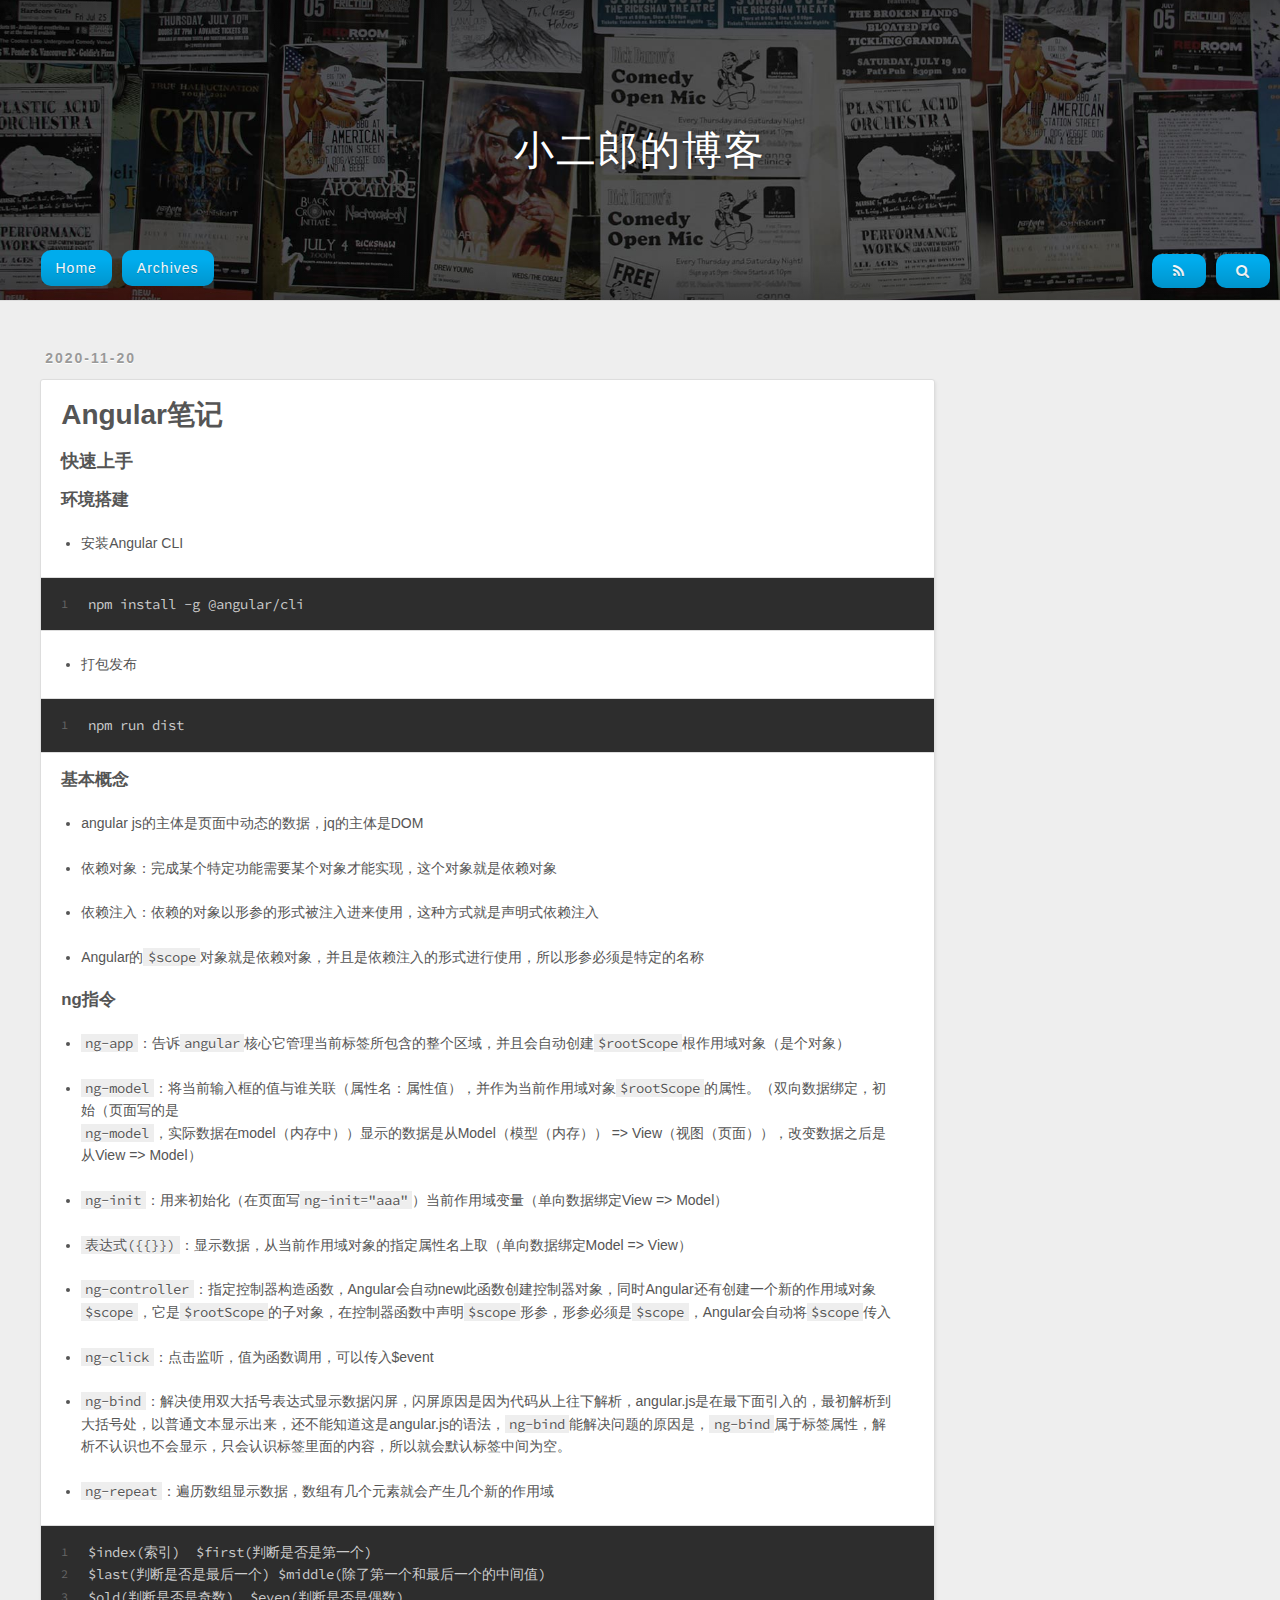
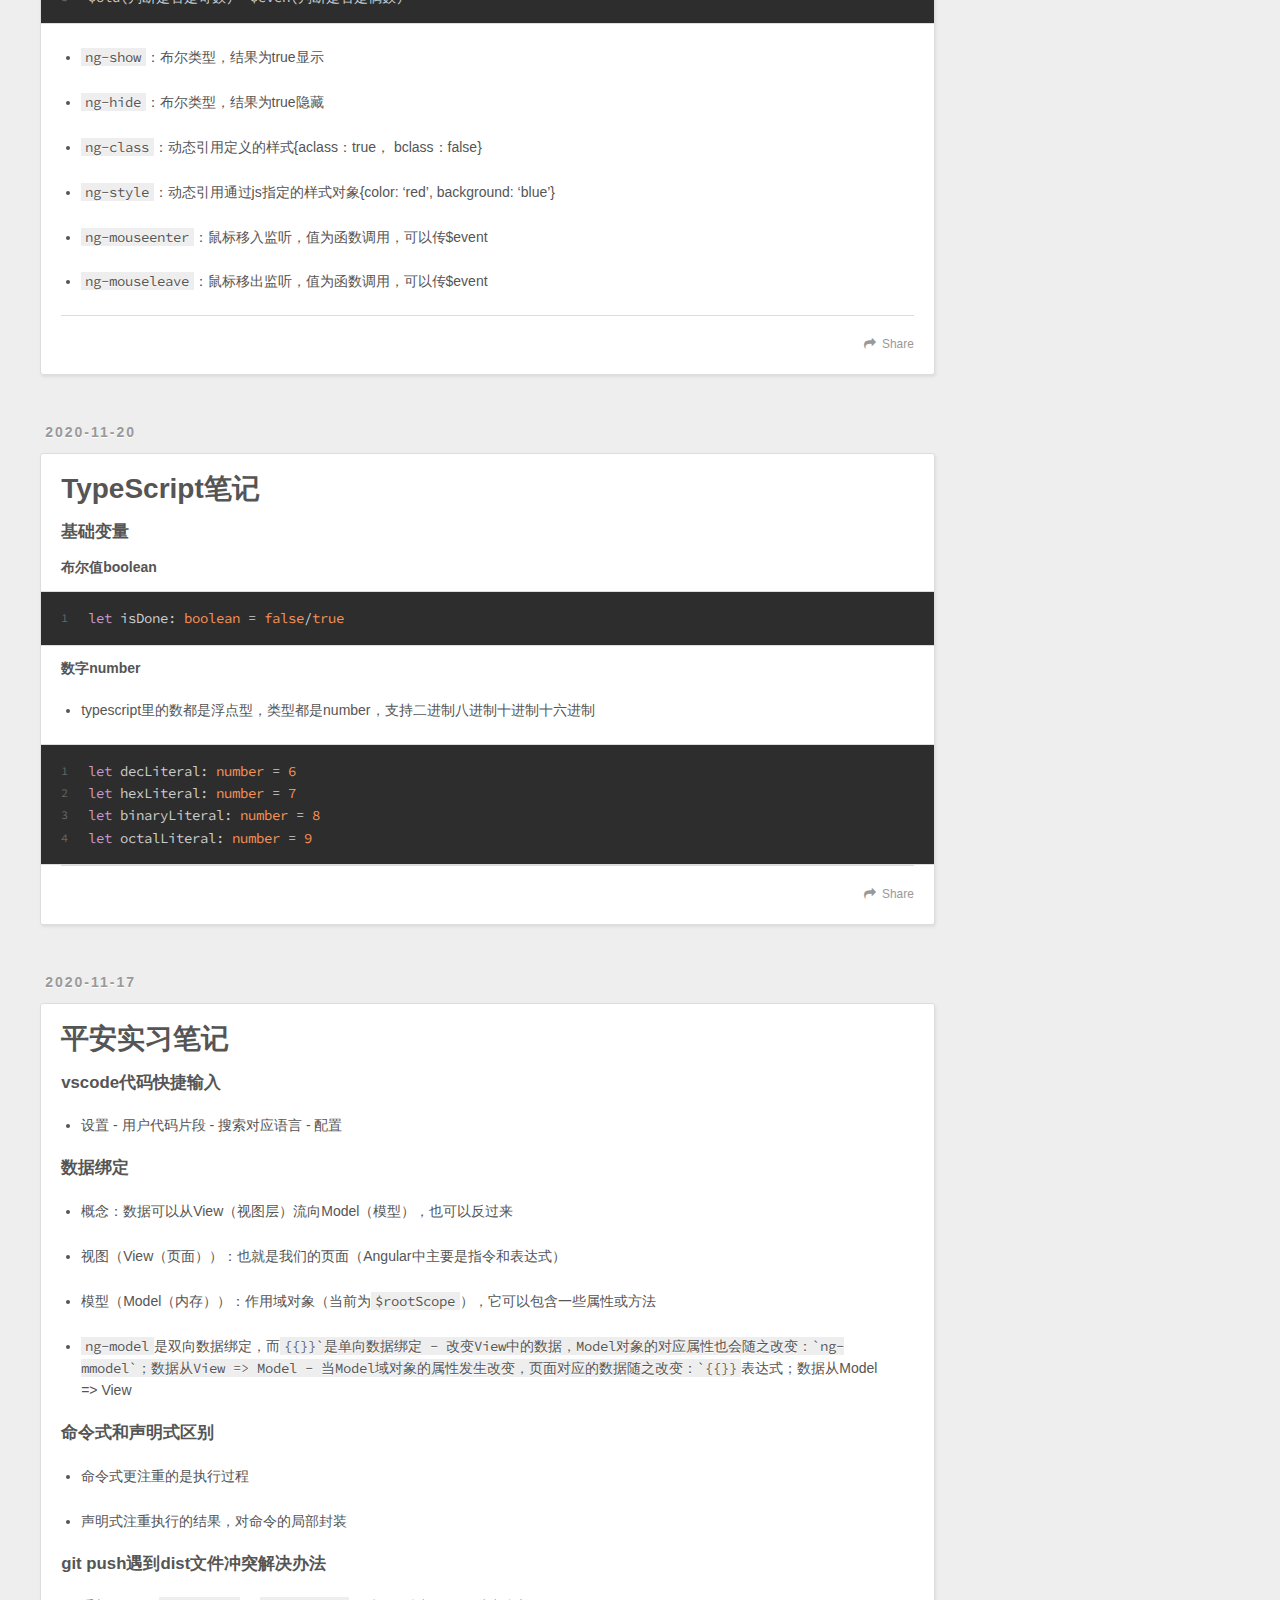
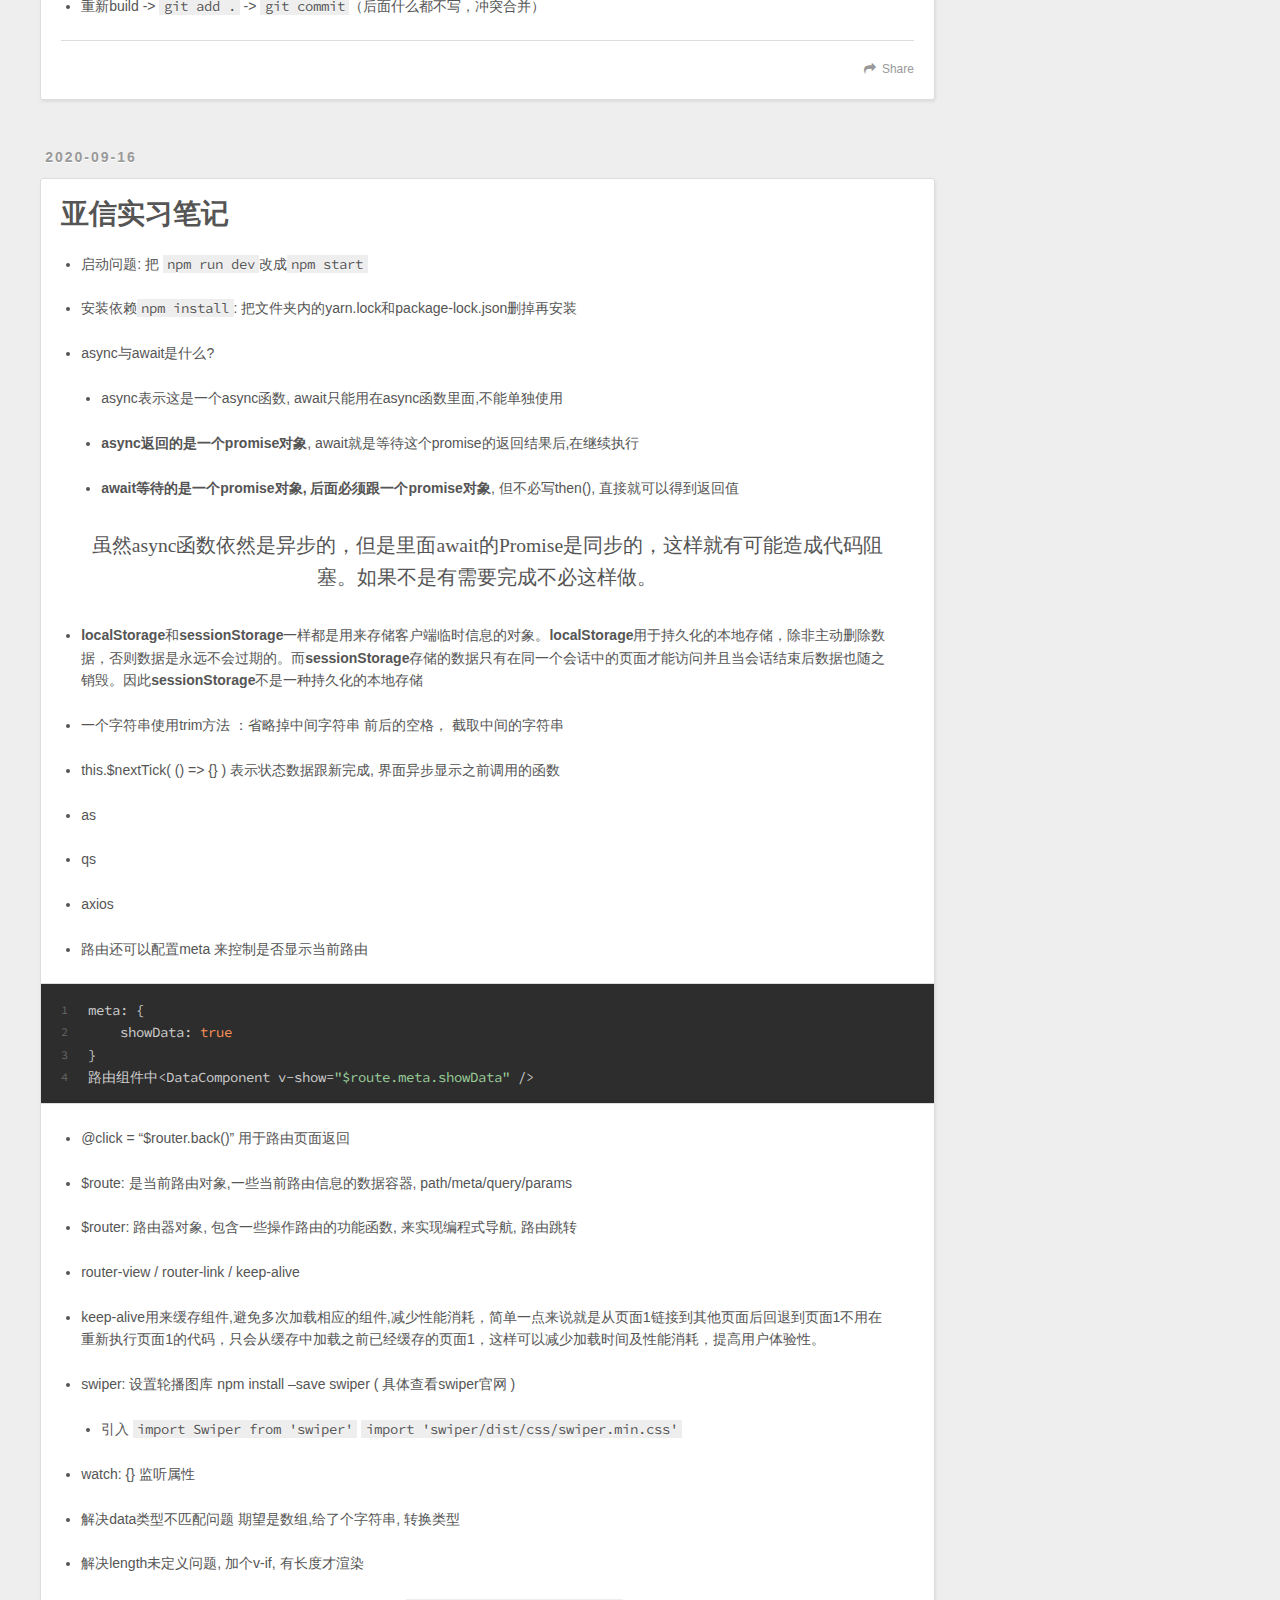
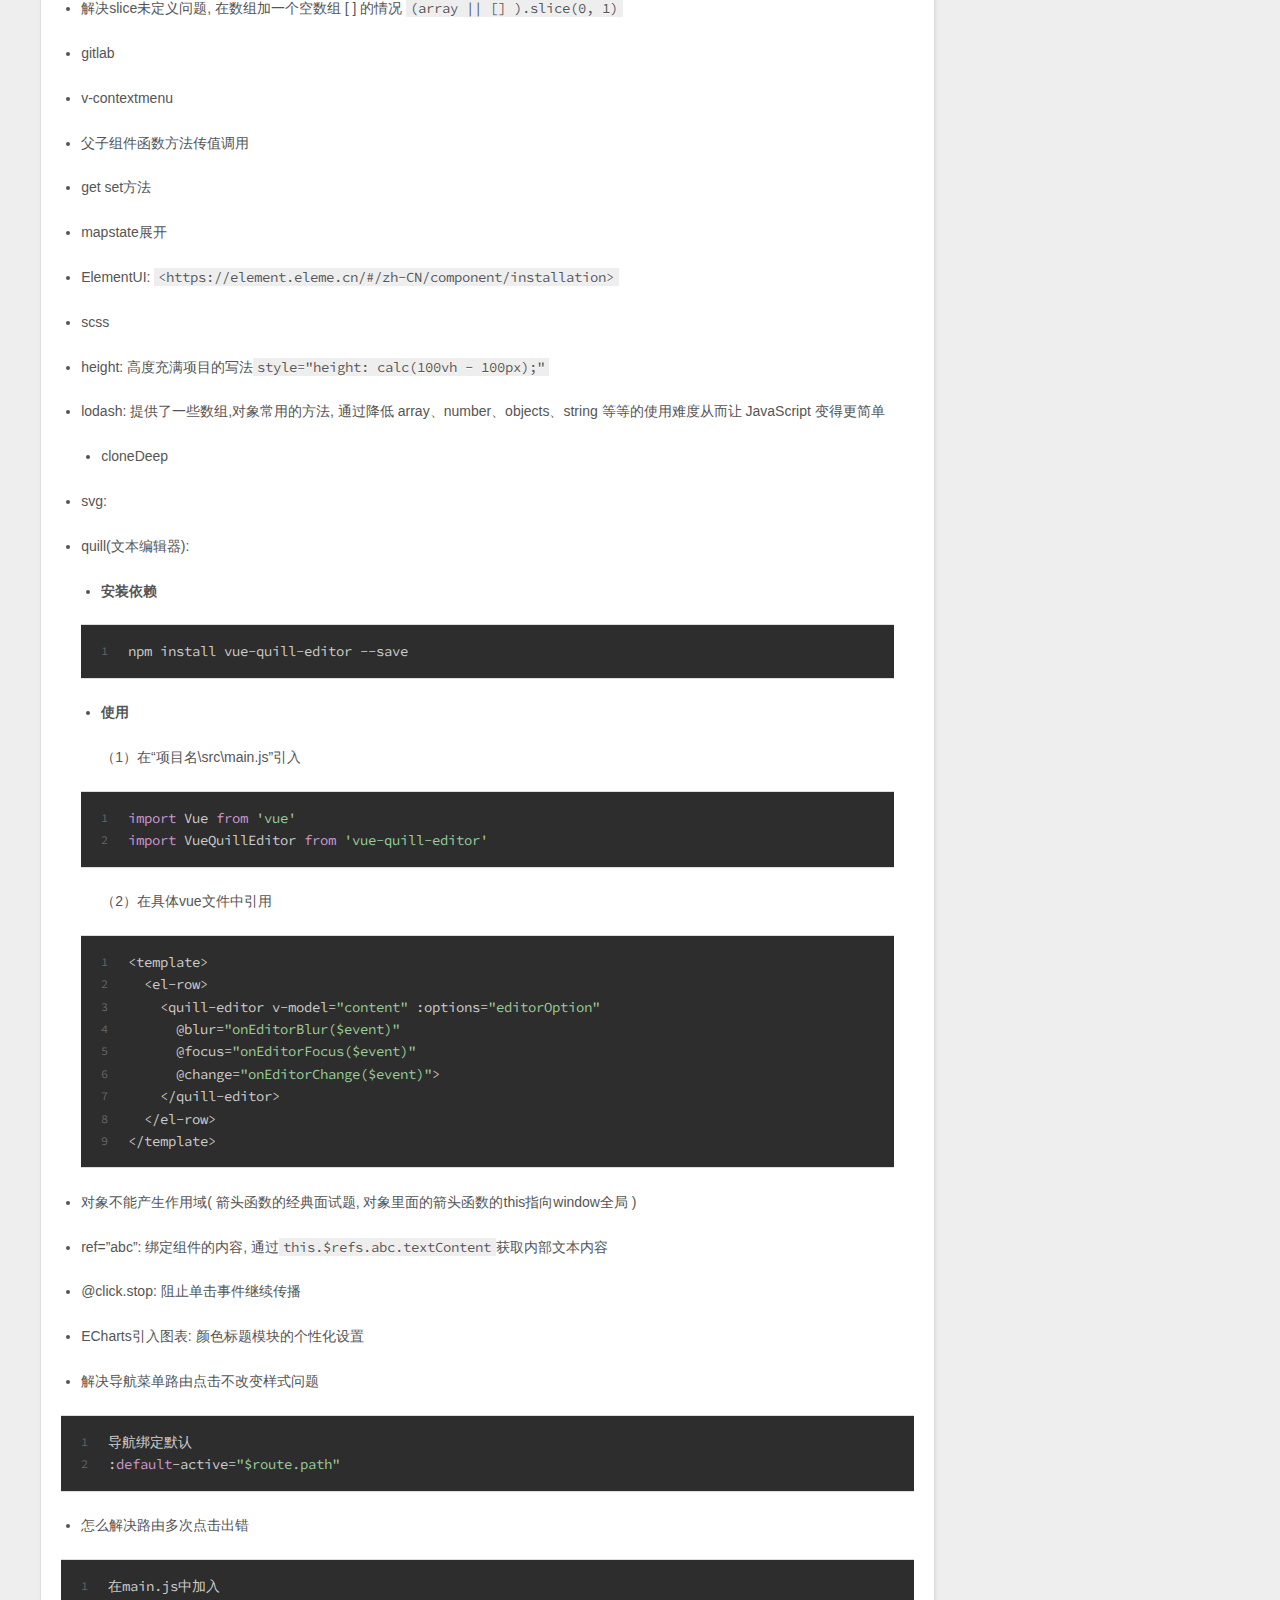
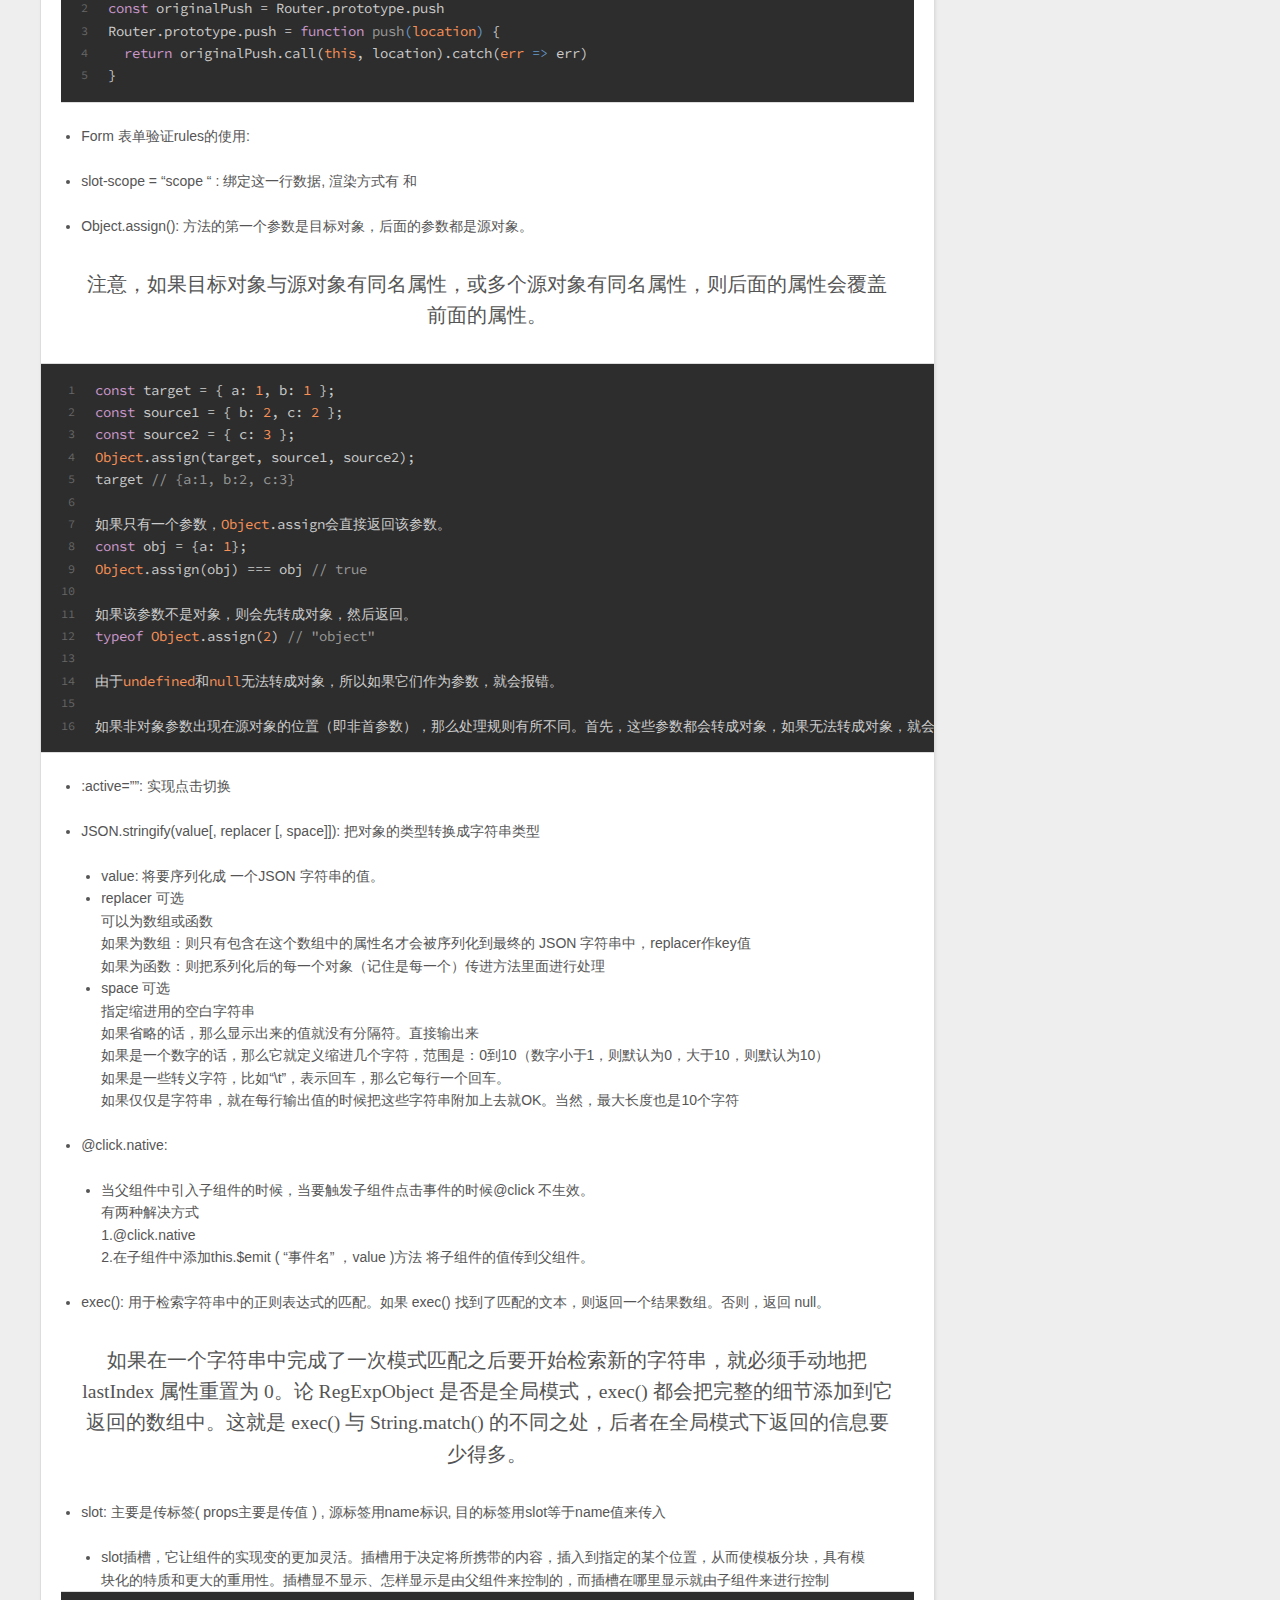
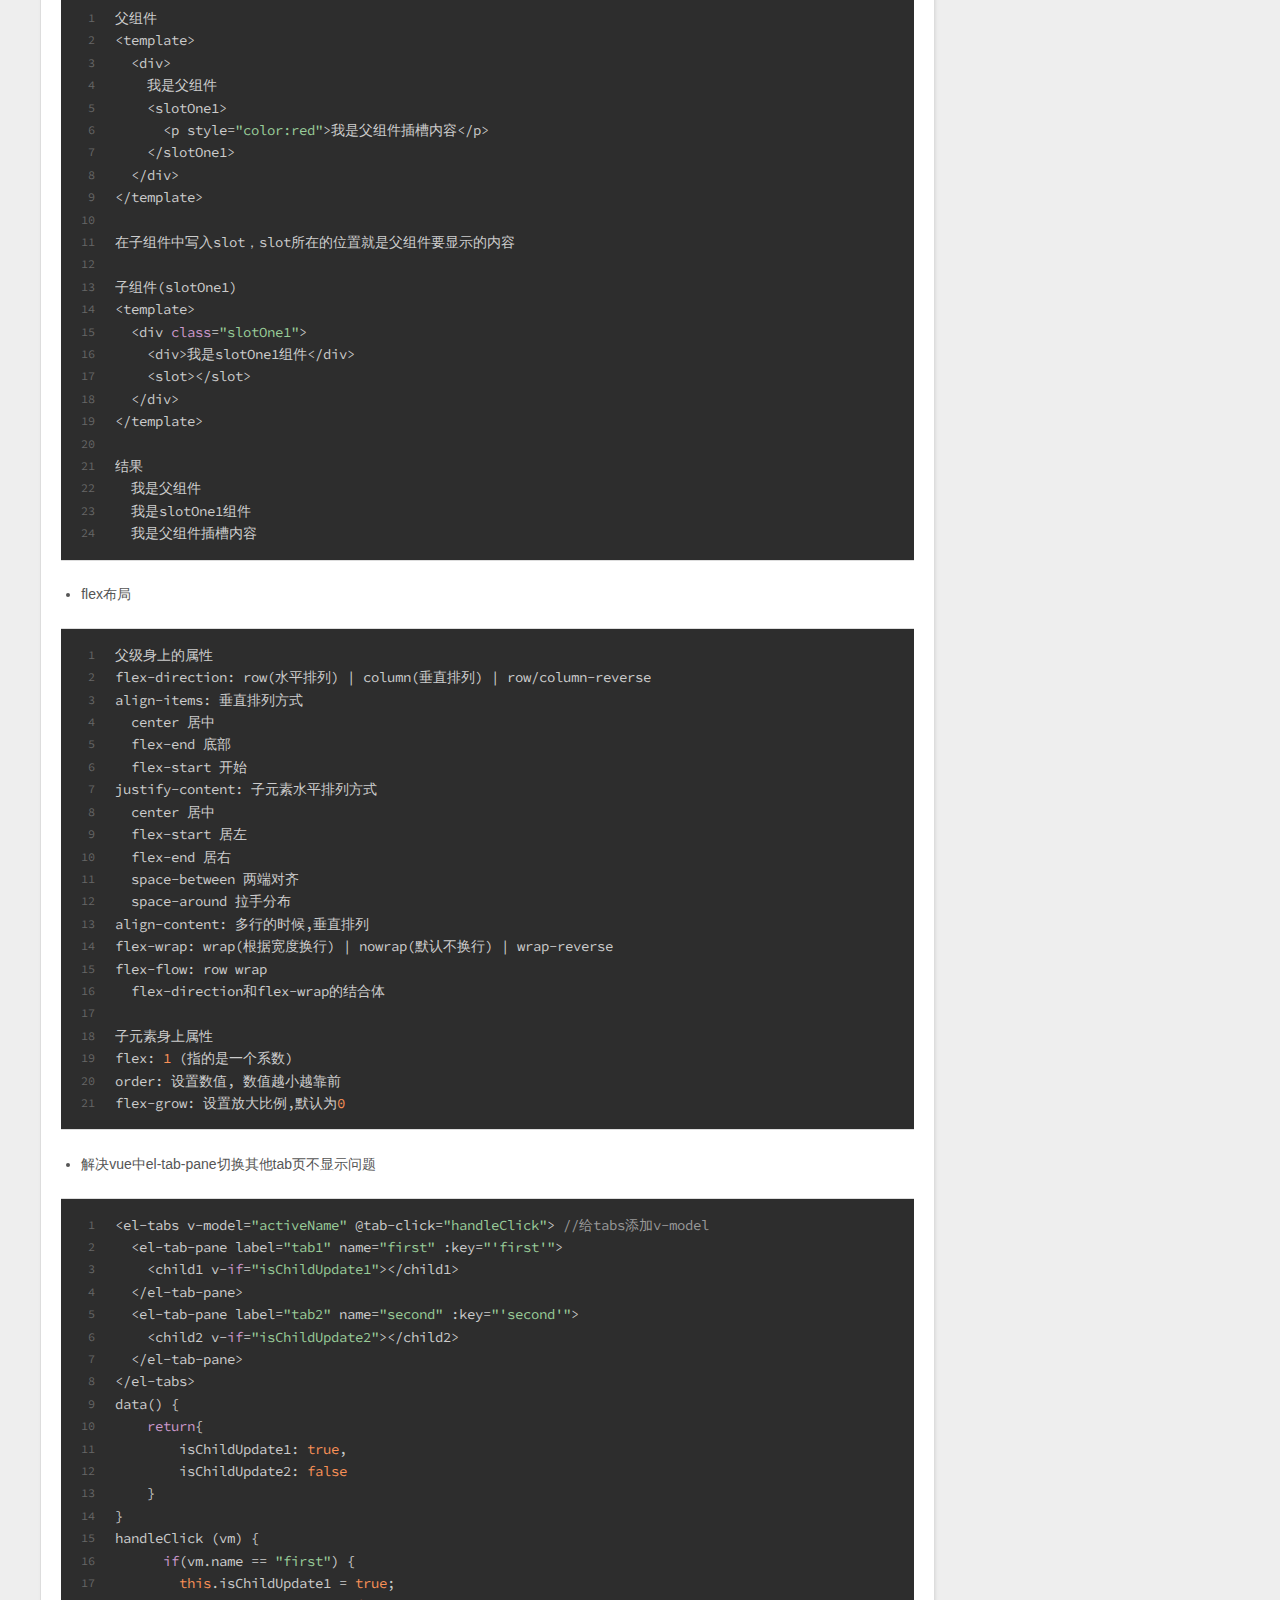
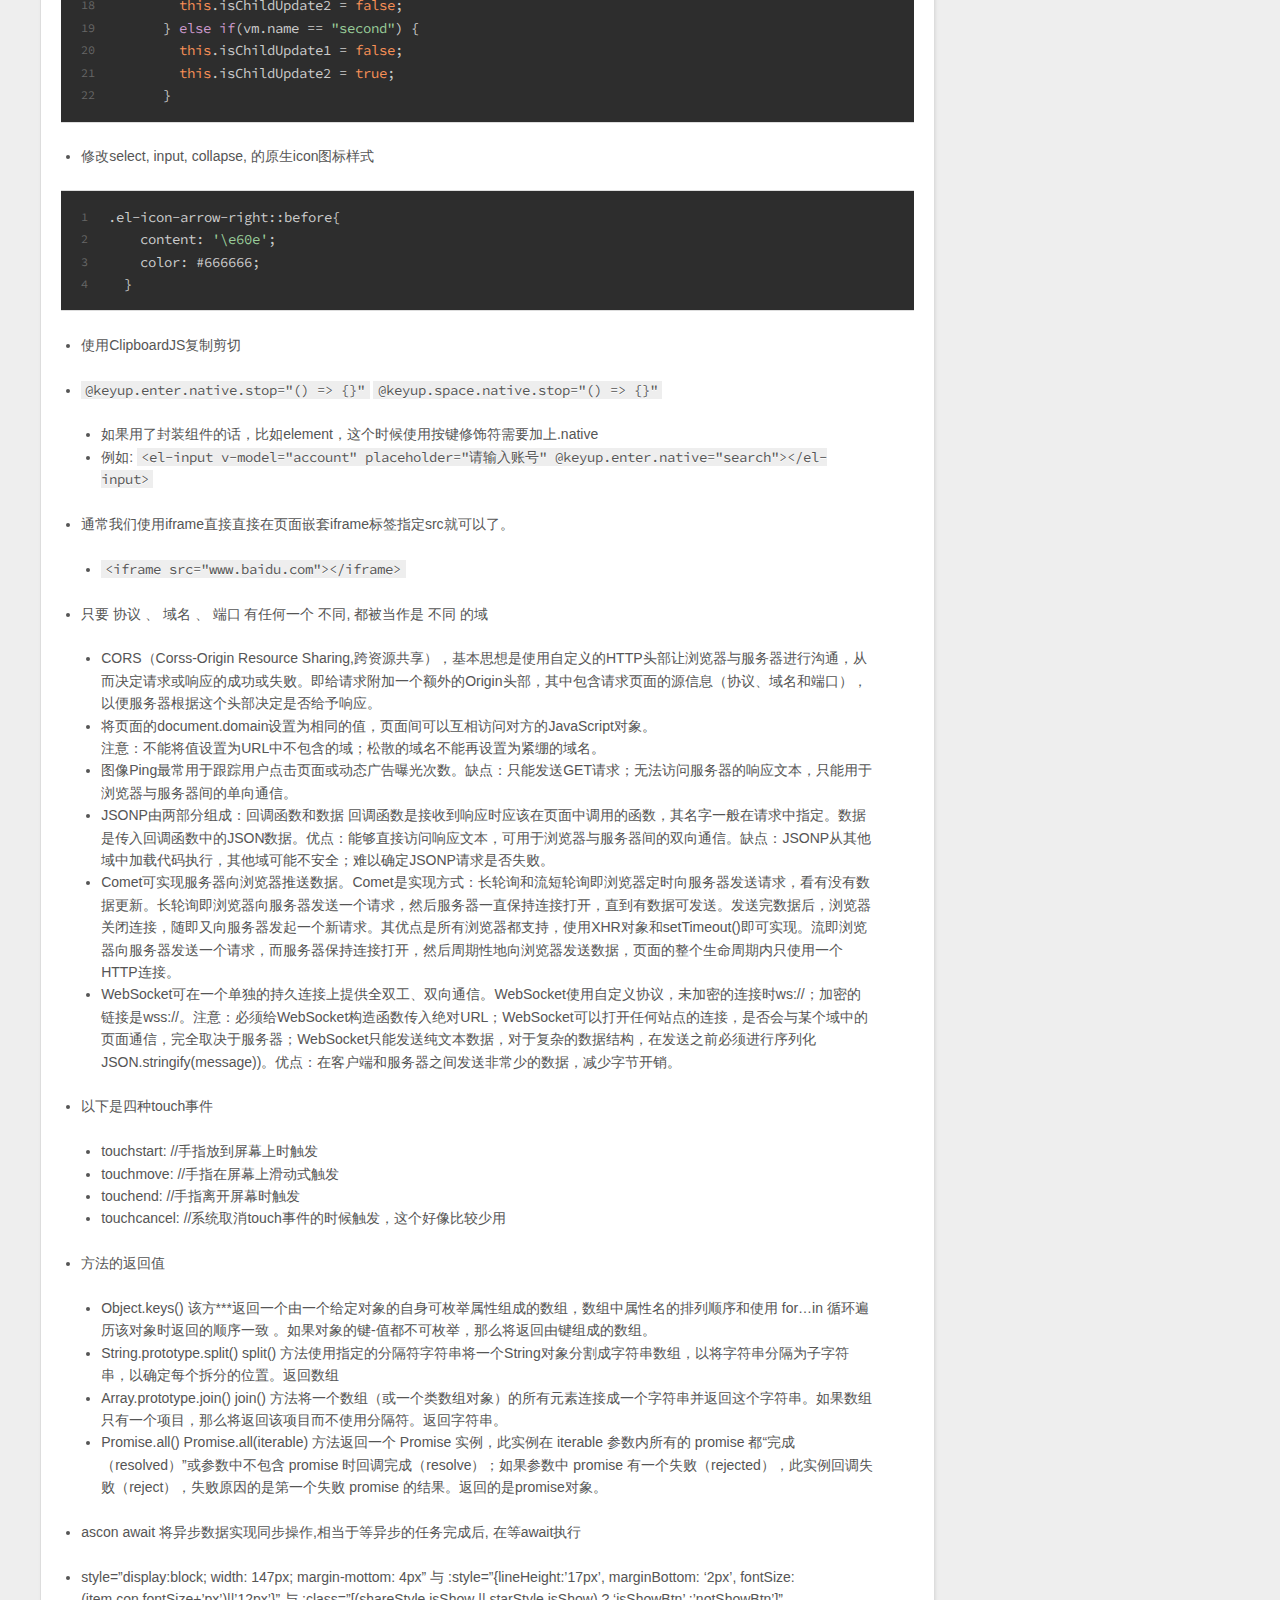
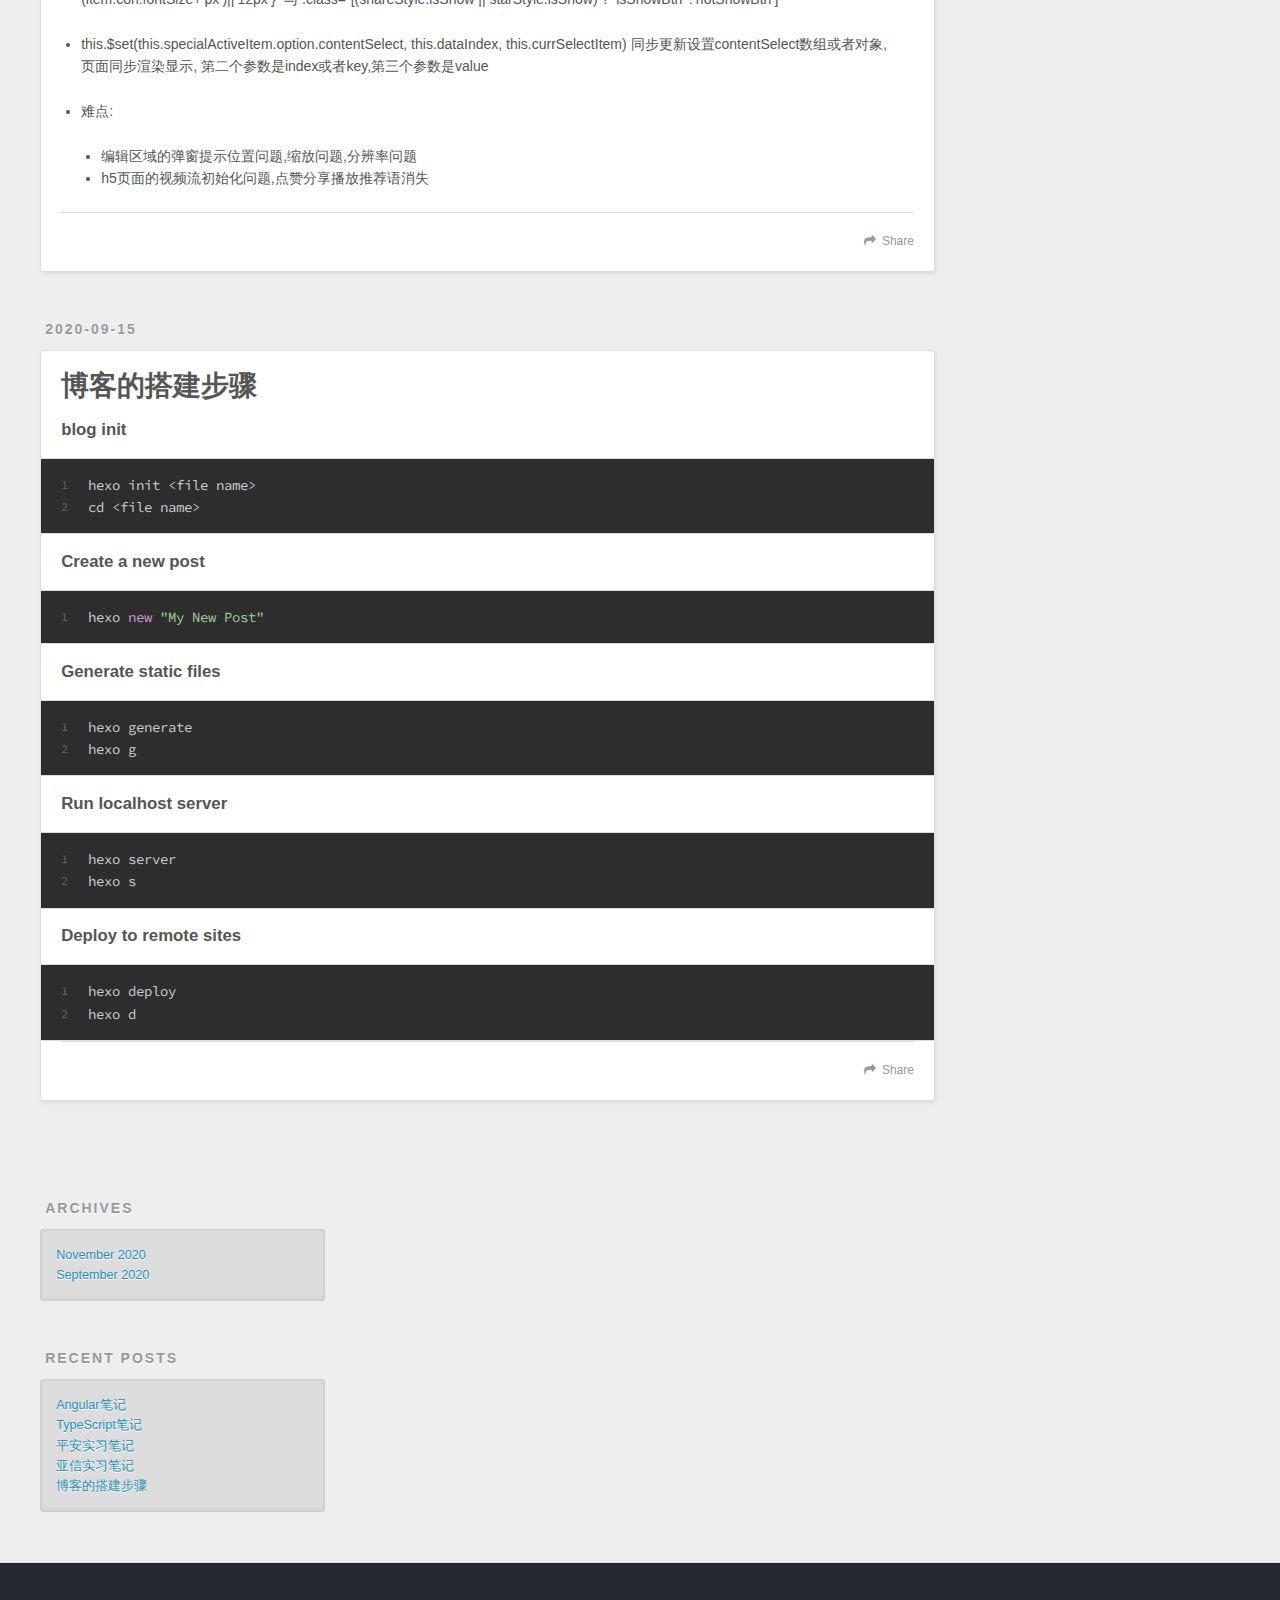
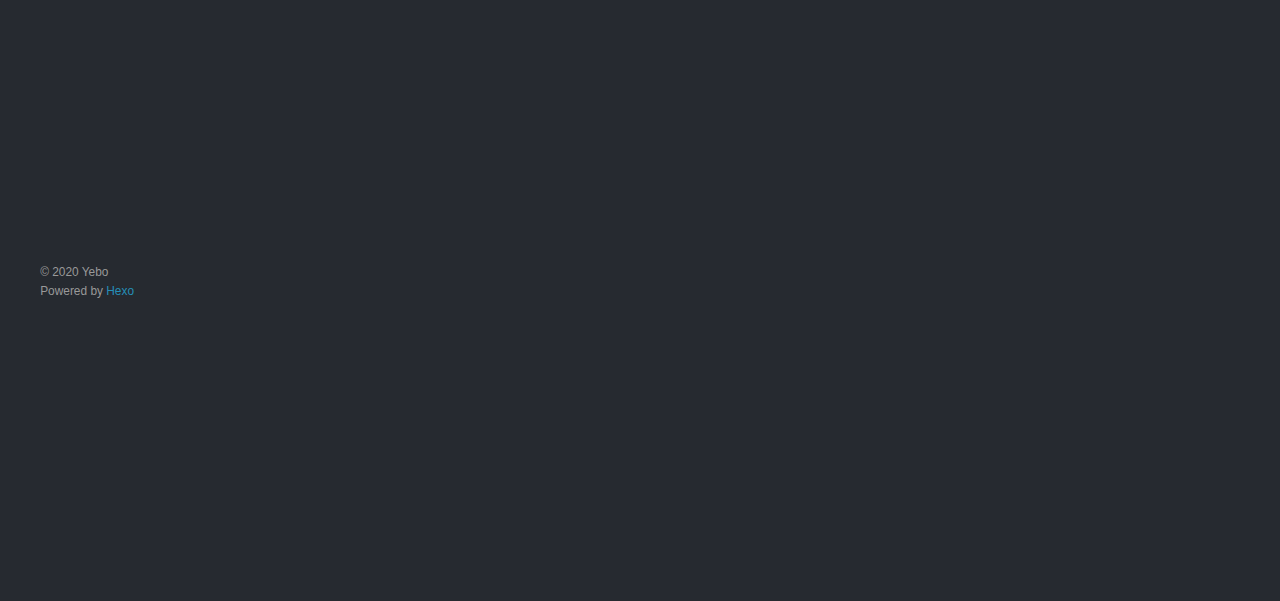
==== commit 16458b31: "Site updated: 2020-11-25 15:35:04" ====
--- a/index.html
+++ b/index.html
@@ -113,18 +113,18 @@
 </li>
 <li><p><code>ng-init</code>：用来初始化（在页面写<code>ng-init=&quot;aaa&quot;</code>）当前作用域变量（单向数据绑定View =&gt; Model）</p>
 </li>
-<li><p><code>&#123;&#123;&#125;&#125;`（表达式）：显示数据，从当前作用域对象的指定属性名上取（单向数据绑定Model => View）
-
-- `ng-controller`：指定控制器构造函数，Angular会自动new此函数创建控制器对象，同时Angular还有创建一个新的作用域对象`$scope`，它是`$rootScope`的子对象，在控制器函数中声明`$scope`形参，形参必须是`$scope`，Angular会自动将`$scope`传入
-
-- `ng-click`：点击监听，值为函数调用，可以传入$event
-
-- `ng-bind`：解决使用`&#123;&#123;&#125;&#125;</code>显示数据闪屏，闪屏原因是因为代码从上往下解析，angular.js是在最下面引入的，最初解析到大括号处，以普通文本显示出来，还不能知道这是angular.js的语法，<code>ng-bind</code>能解决问题的原因是，<code>ng-bind</code>属于标签属性，解析不认识也不会显示，只会认识标签里面的内容，所以就会默认标签中间为空。</p>
+<li><p><code>表达式(&#123;&#123;&#125;&#125;)</code>：显示数据，从当前作用域对象的指定属性名上取（单向数据绑定Model =&gt; View）</p>
+</li>
+<li><p><code>ng-controller</code>：指定控制器构造函数，Angular会自动new此函数创建控制器对象，同时Angular还有创建一个新的作用域对象<code>$scope</code>，它是<code>$rootScope</code>的子对象，在控制器函数中声明<code>$scope</code>形参，形参必须是<code>$scope</code>，Angular会自动将<code>$scope</code>传入</p>
+</li>
+<li><p><code>ng-click</code>：点击监听，值为函数调用，可以传入$event</p>
+</li>
+<li><p><code>ng-bind</code>：解决使用双大括号表达式显示数据闪屏，闪屏原因是因为代码从上往下解析，angular.js是在最下面引入的，最初解析到大括号处，以普通文本显示出来，还不能知道这是angular.js的语法，<code>ng-bind</code>能解决问题的原因是，<code>ng-bind</code>属于标签属性，解析不认识也不会显示，只会认识标签里面的内容，所以就会默认标签中间为空。</p>
 </li>
 <li><p><code>ng-repeat</code>：遍历数组显示数据，数组有几个元素就会产生几个新的作用域</p>
 </li>
 </ul>
-<figure class="highlight js"><table><tr><td class="gutter"><pre><span class="line">1</span><br></pre></td><td class="code"><pre><span class="line">$index(索引), $first(判断是否是第一个), $last(判断是否是最后一个), $middle(除了第一个和最后一个的中间值), $old(判断是否是奇数), $even(判断是否是偶数)</span><br></pre></td></tr></table></figure>
+<figure class="highlight js"><table><tr><td class="gutter"><pre><span class="line">1</span><br><span class="line">2</span><br><span class="line">3</span><br></pre></td><td class="code"><pre><span class="line">$index(索引)  $first(判断是否是第一个)</span><br><span class="line">$last(判断是否是最后一个) $middle(除了第一个和最后一个的中间值)</span><br><span class="line">$old(判断是否是奇数)  $even(判断是否是偶数)</span><br></pre></td></tr></table></figure>
 
 <ul>
 <li><p><code>ng-show</code>：布尔类型，结果为true显示</p>
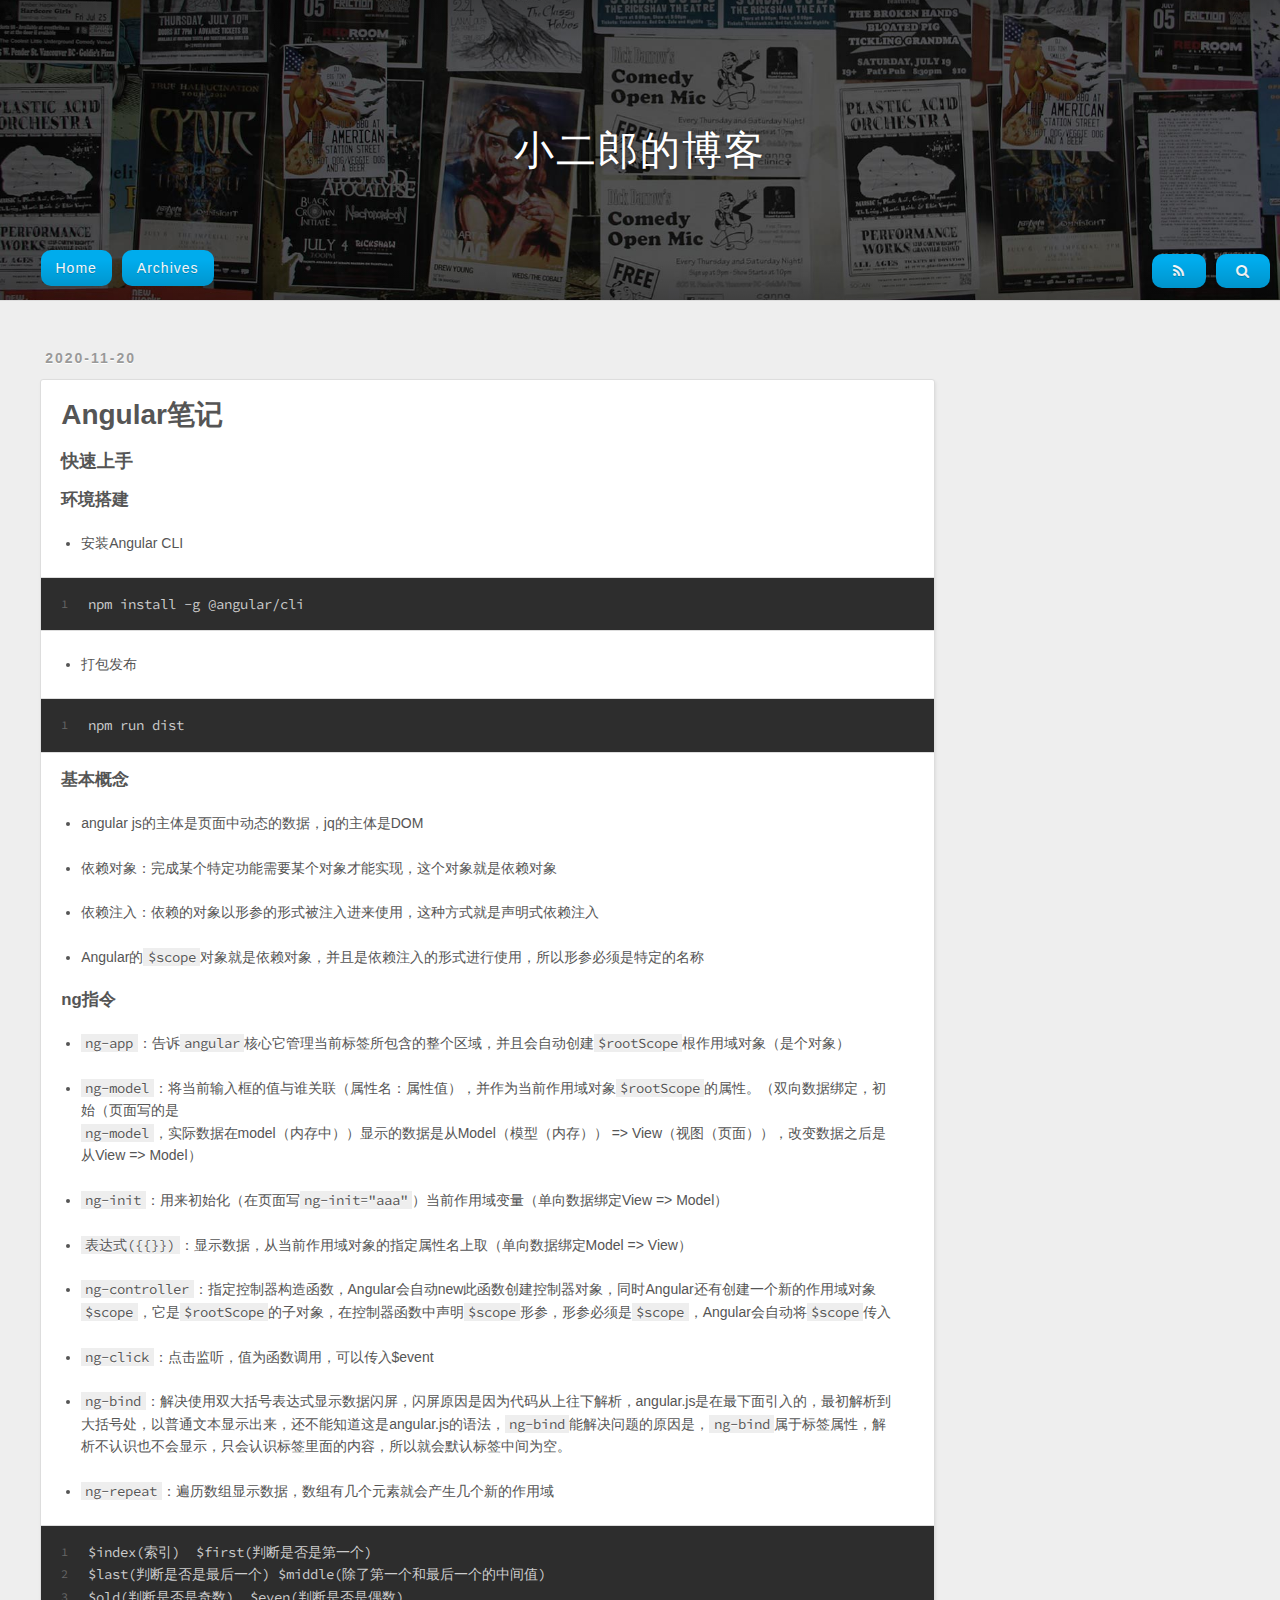
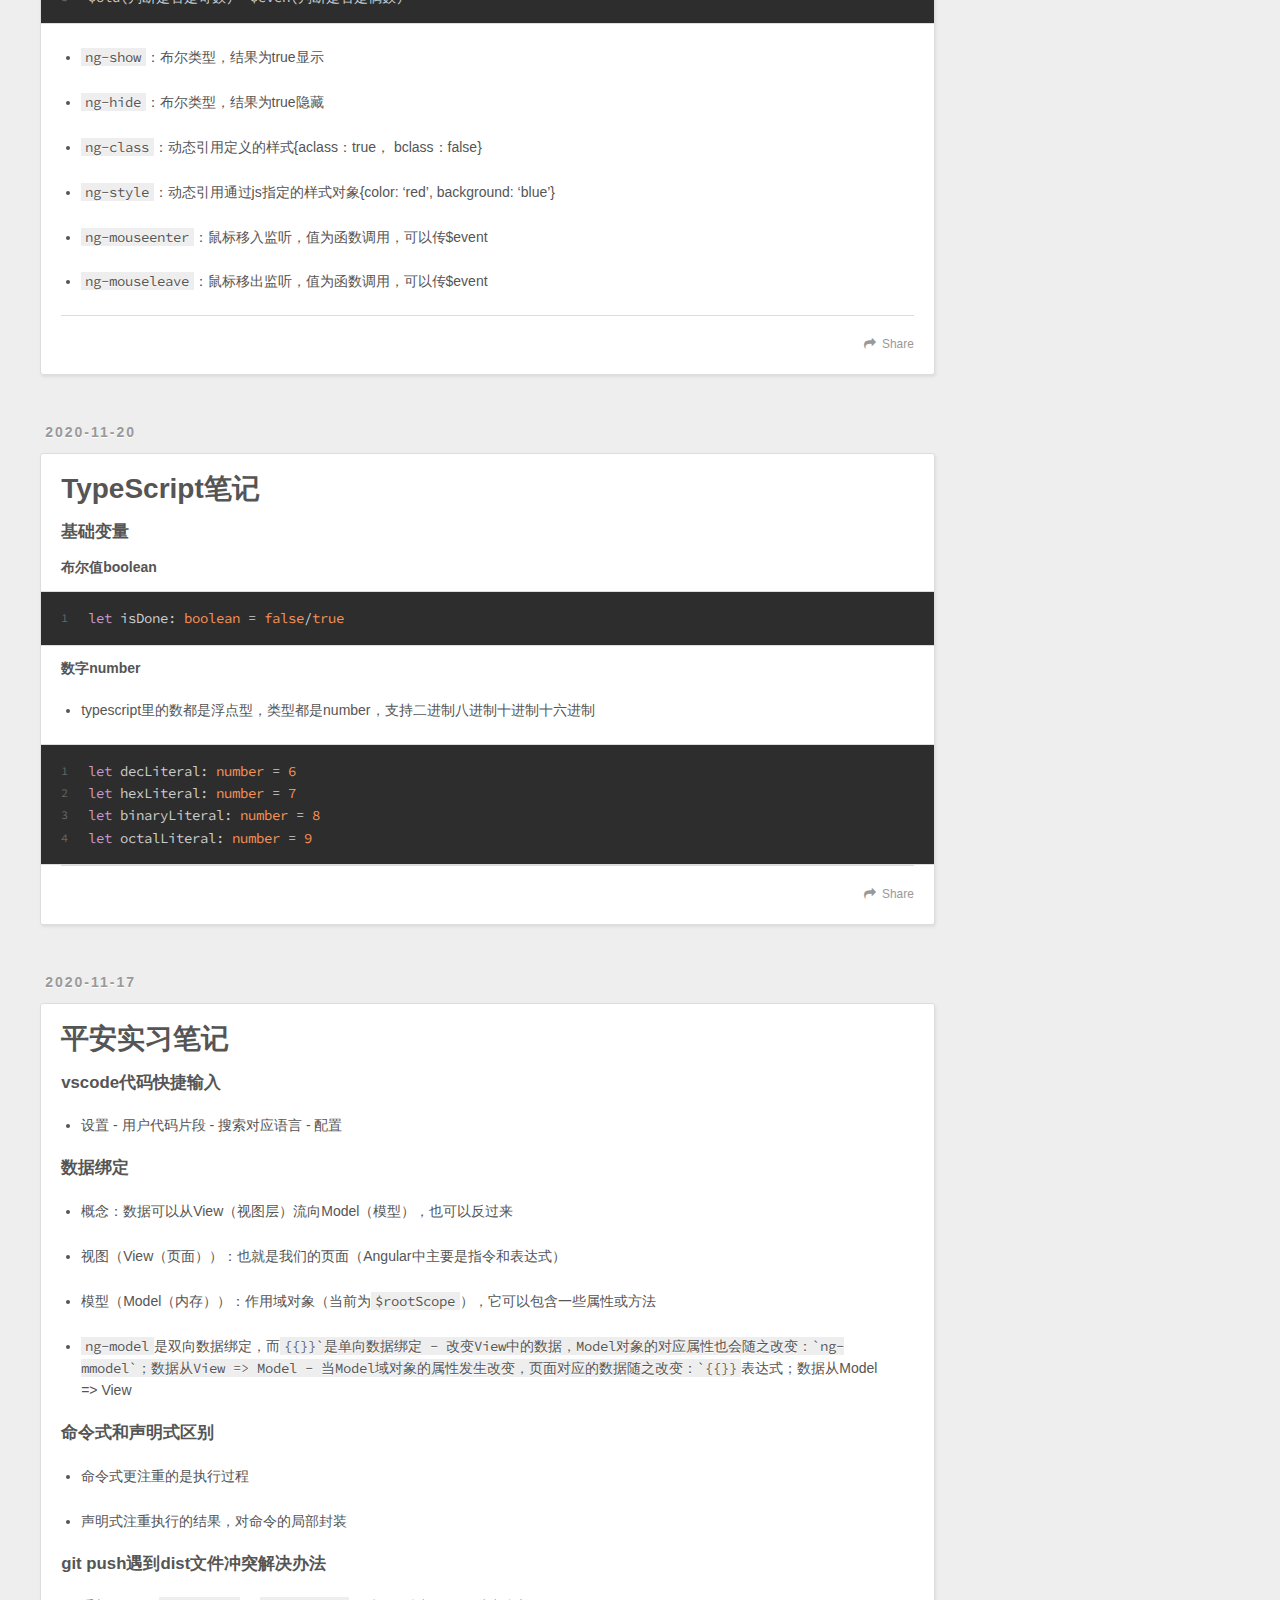
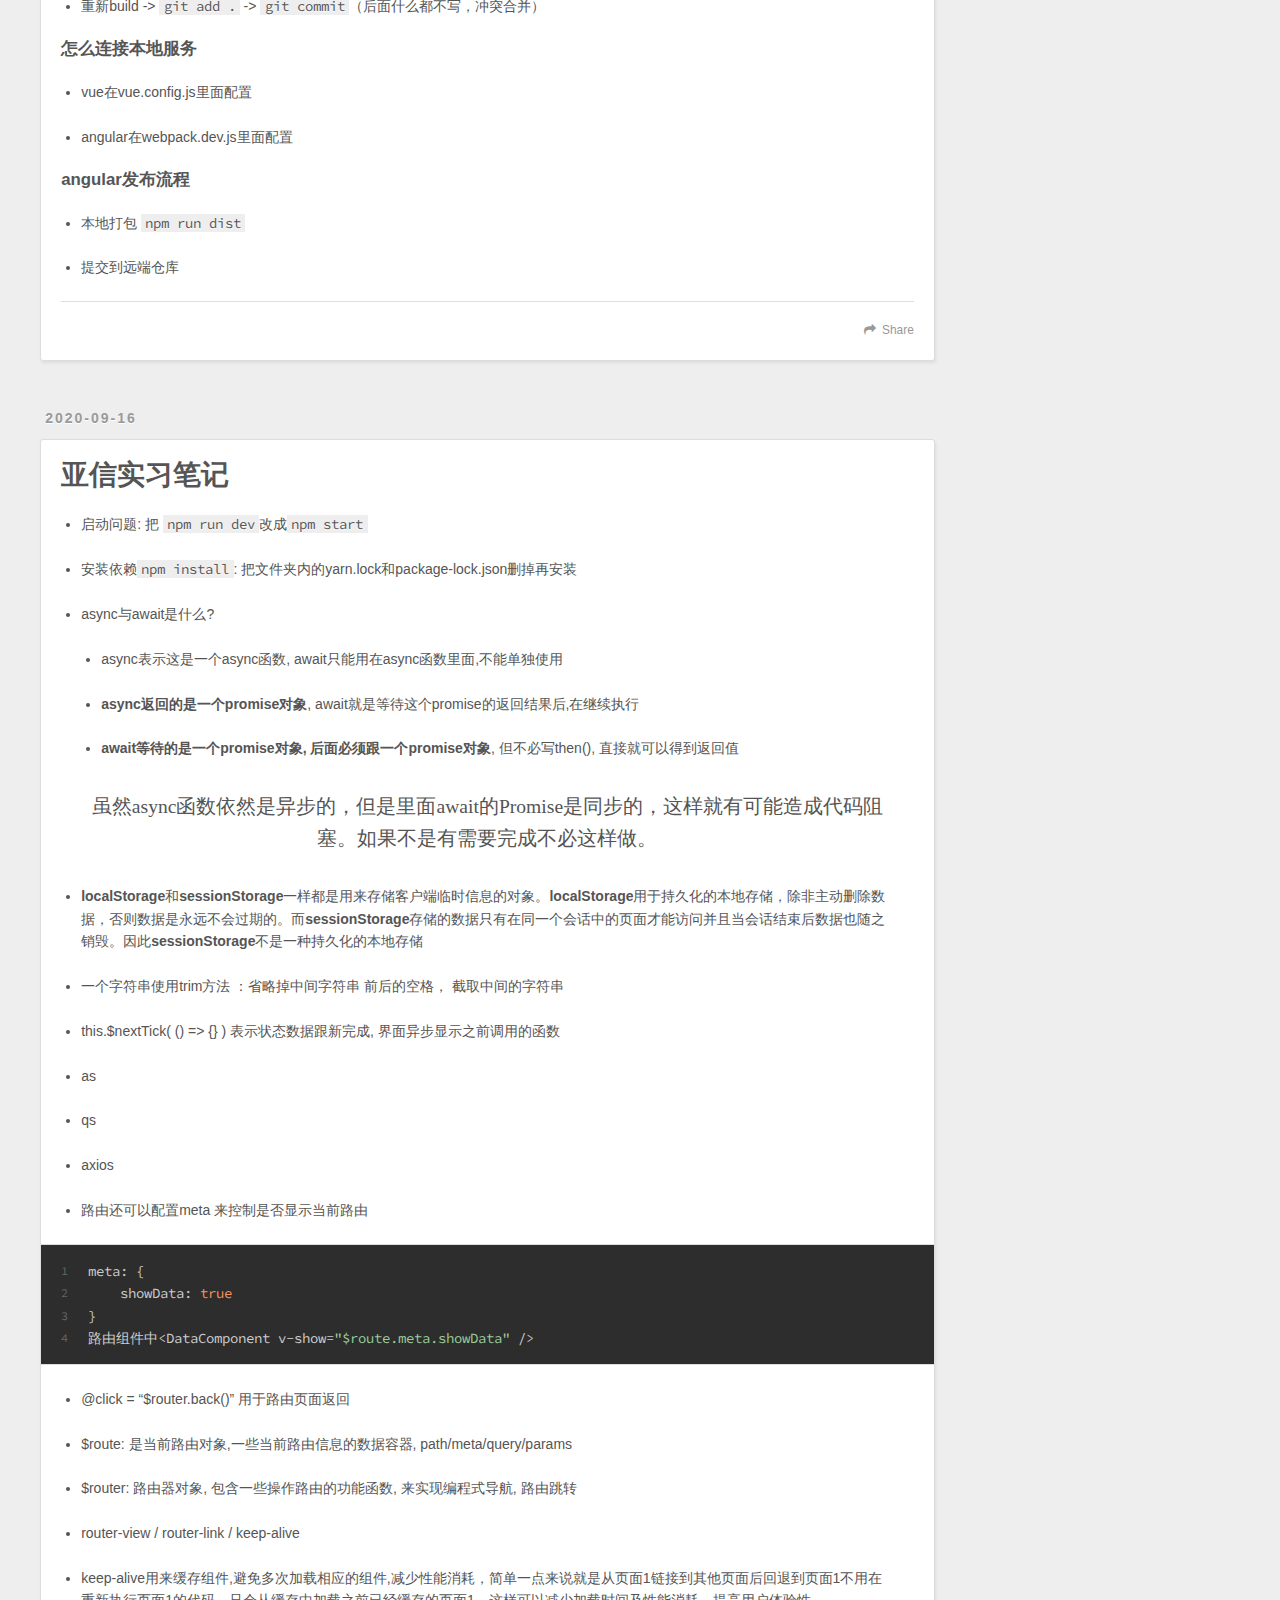
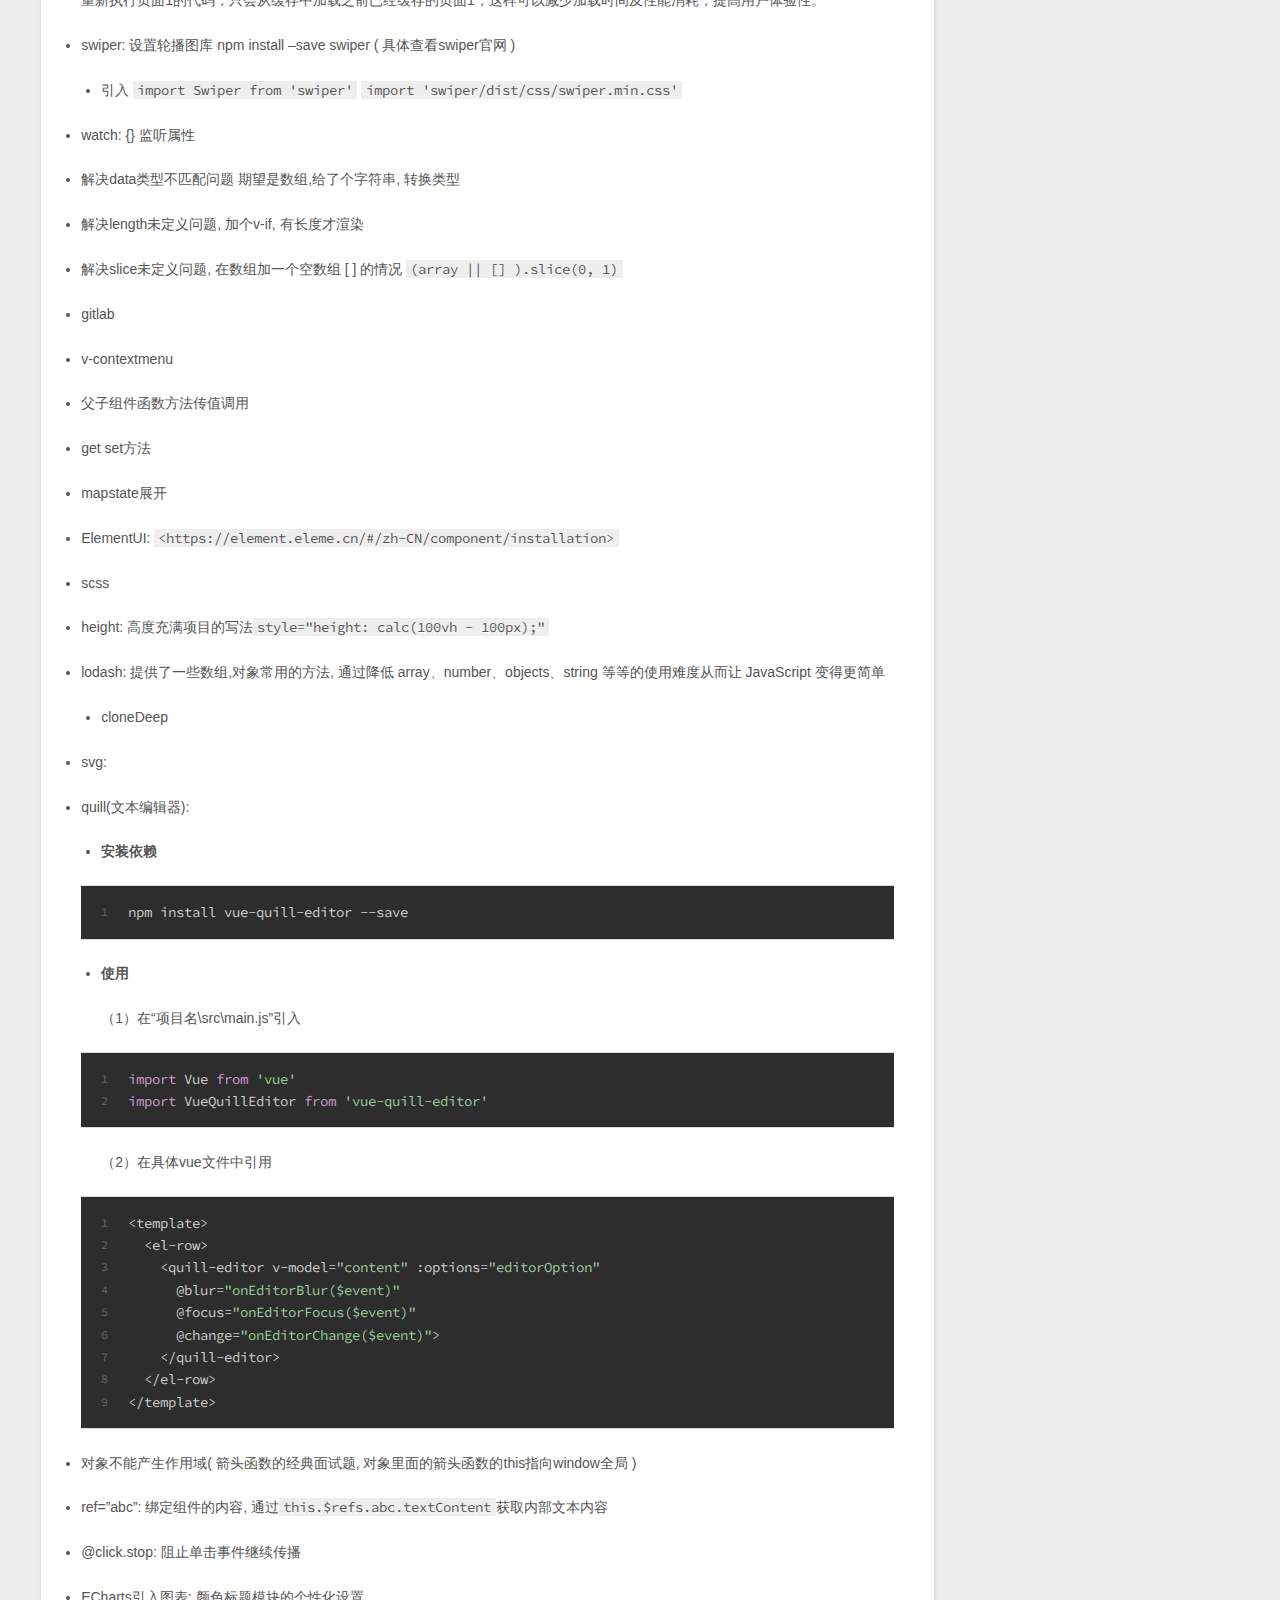
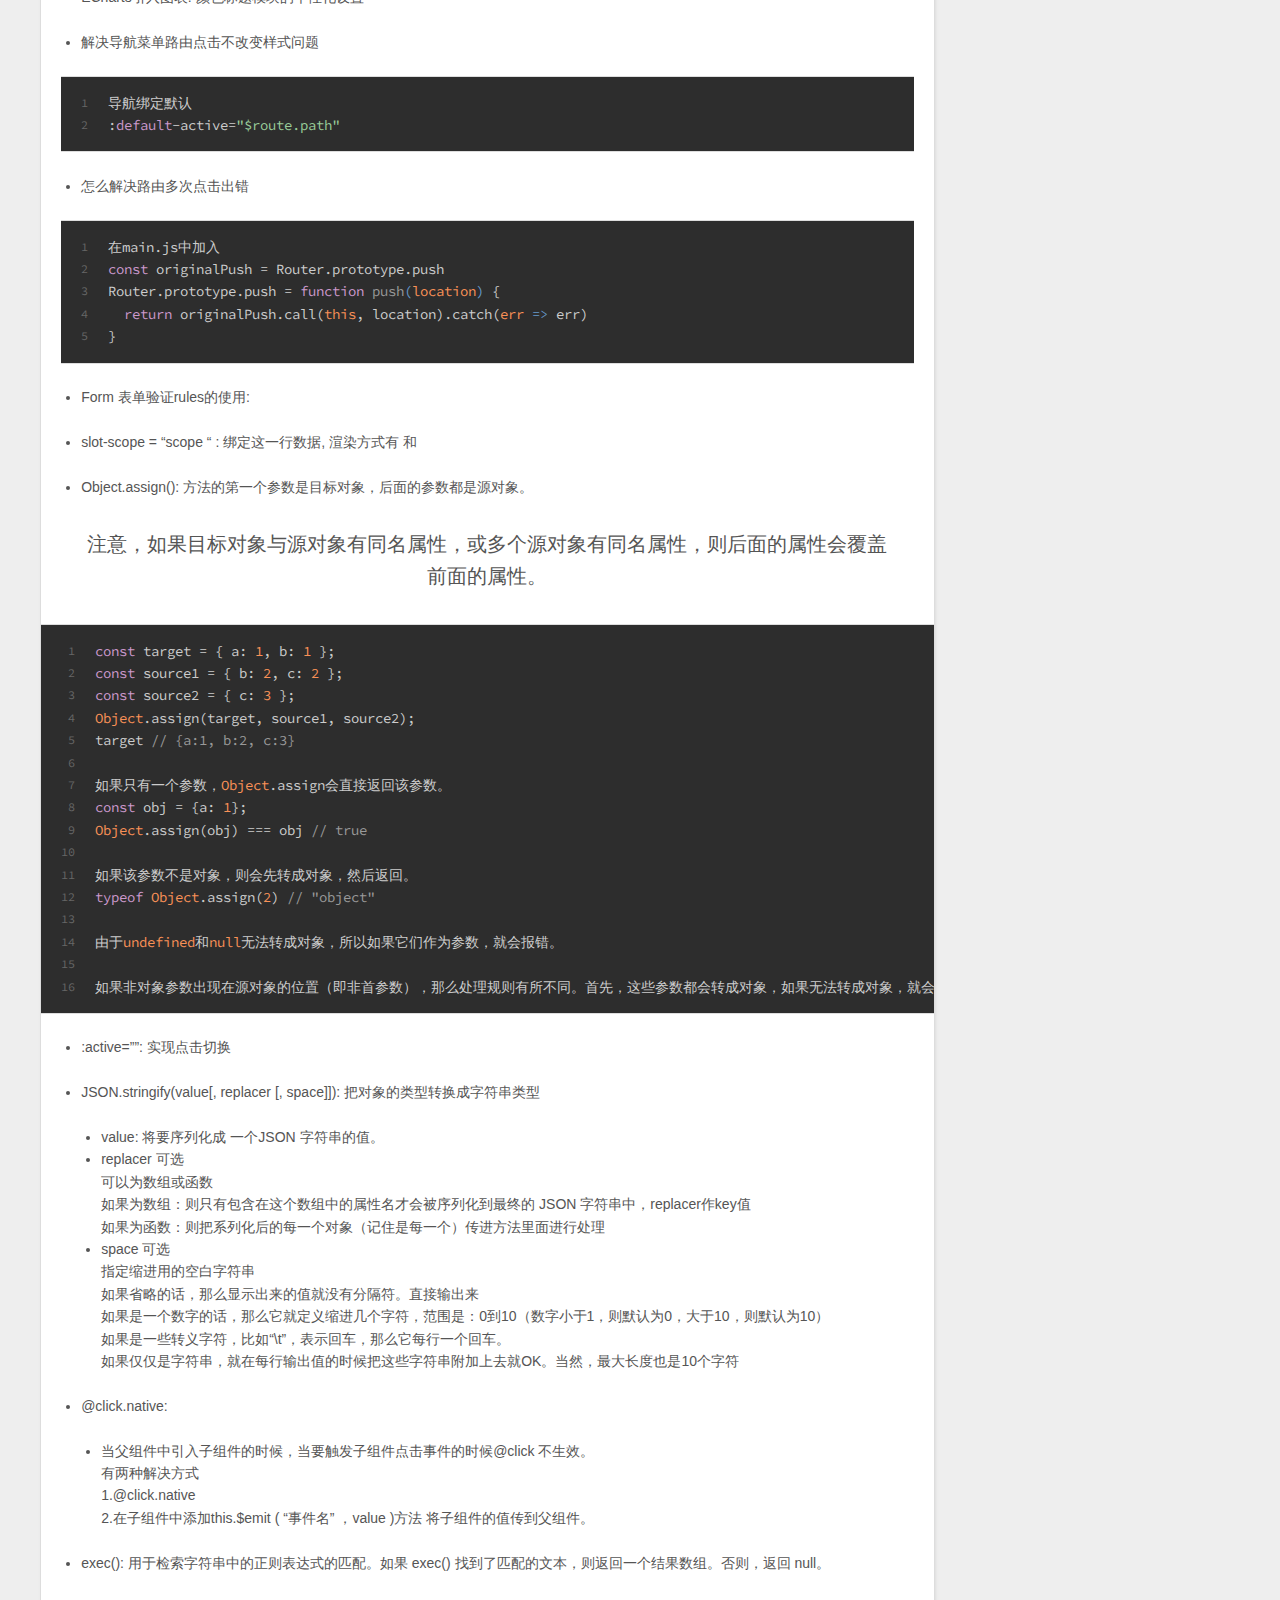
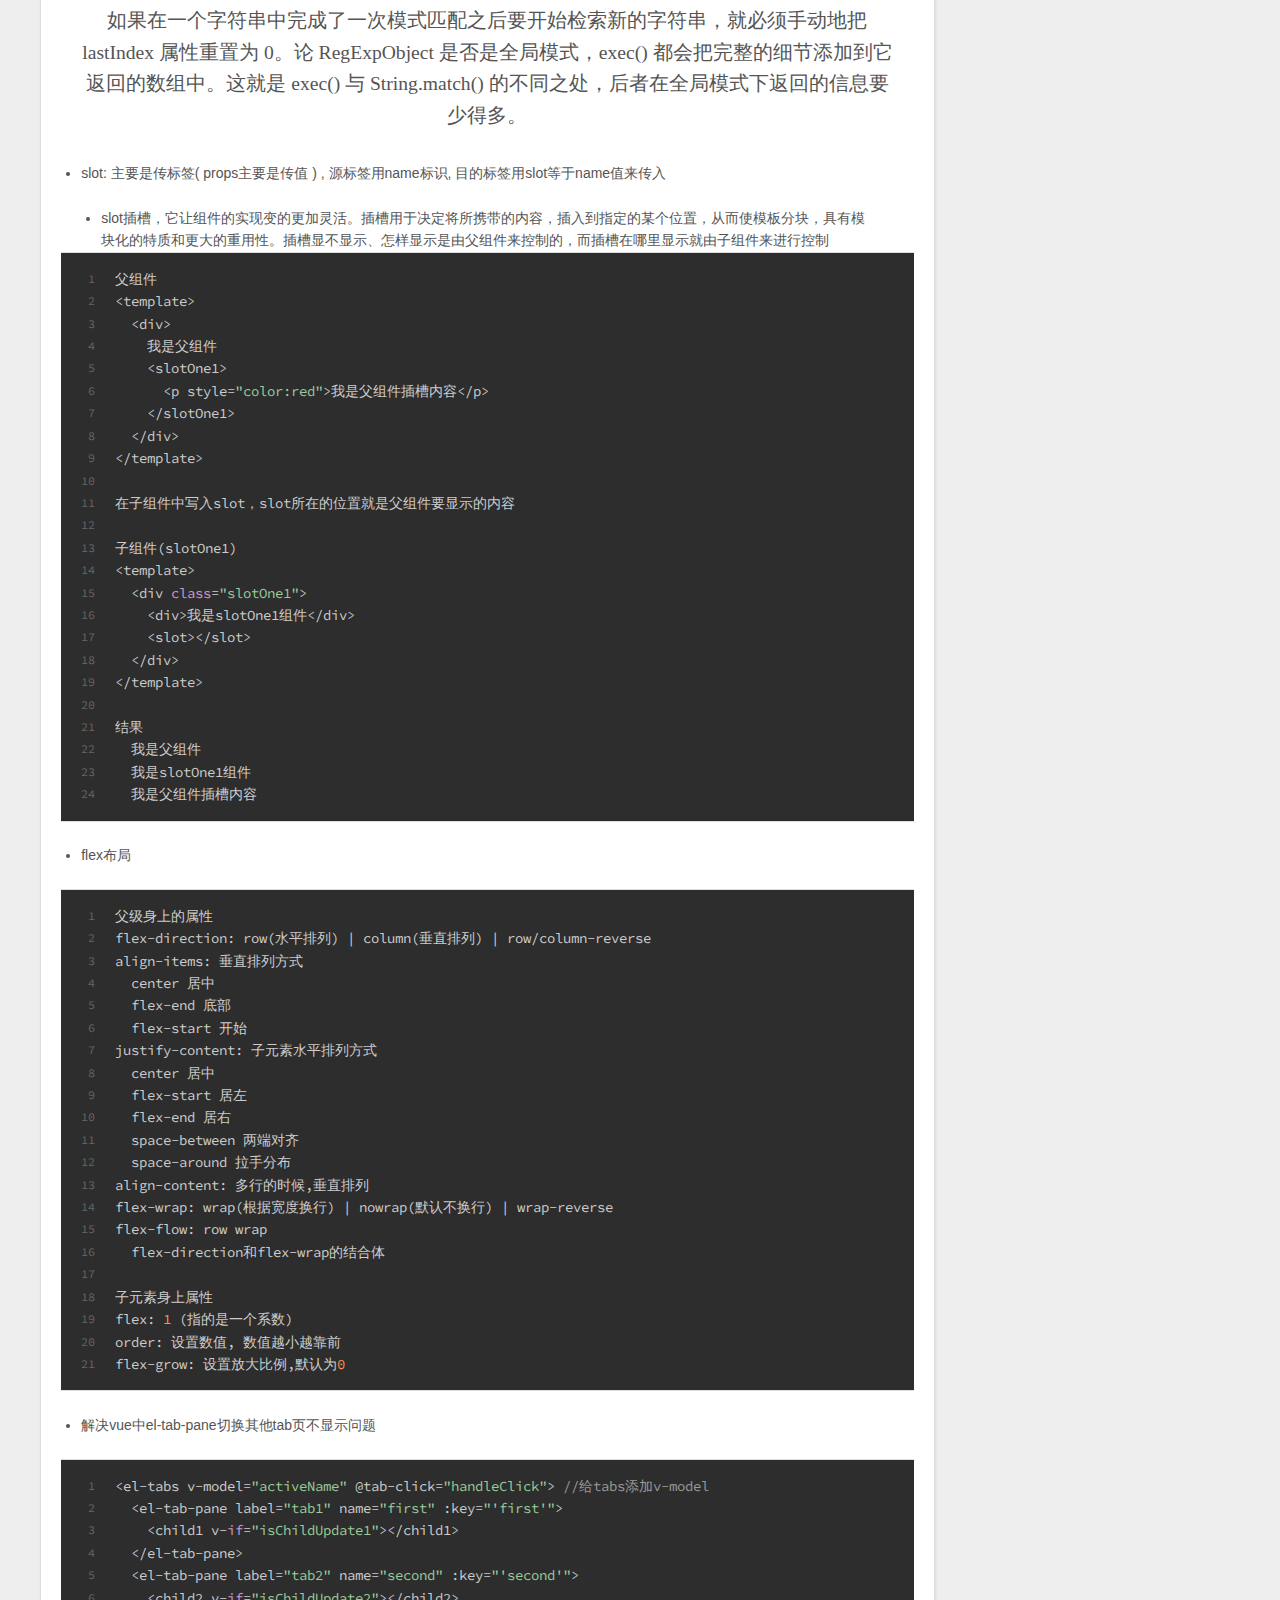
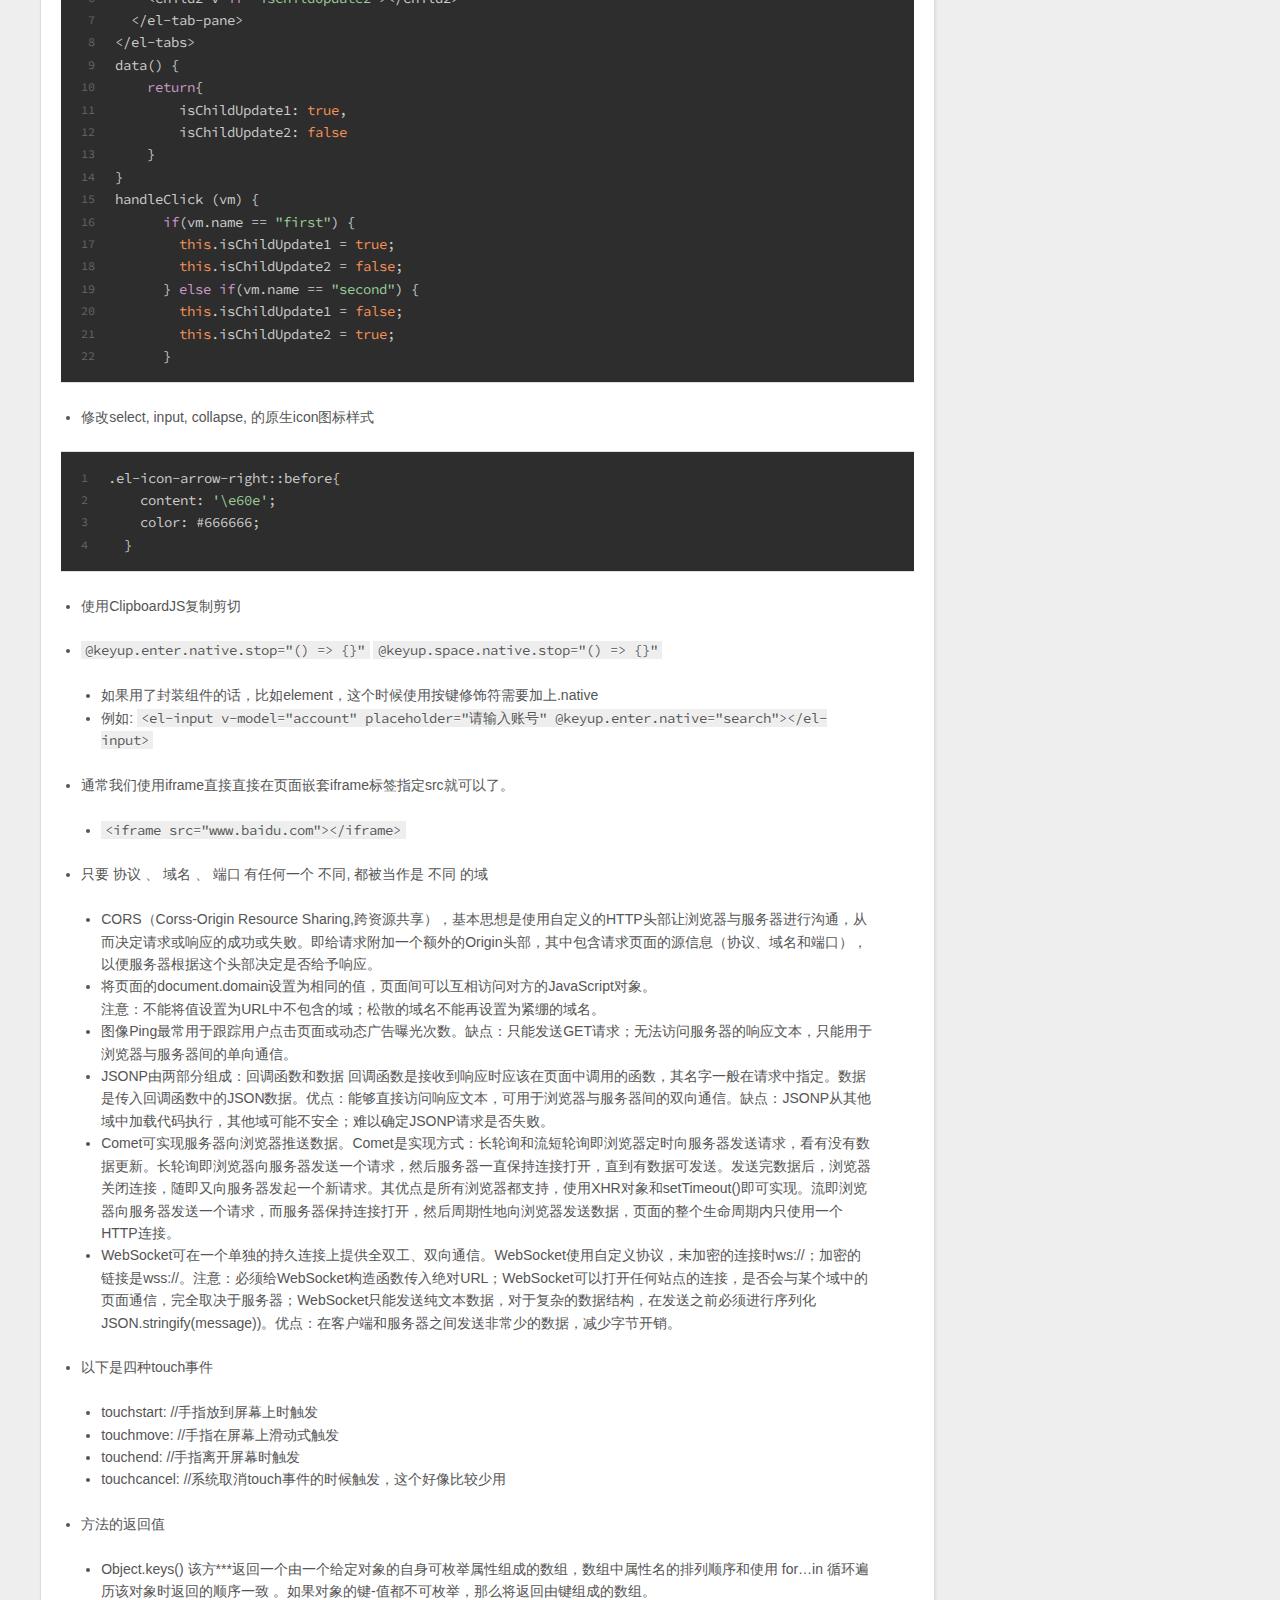
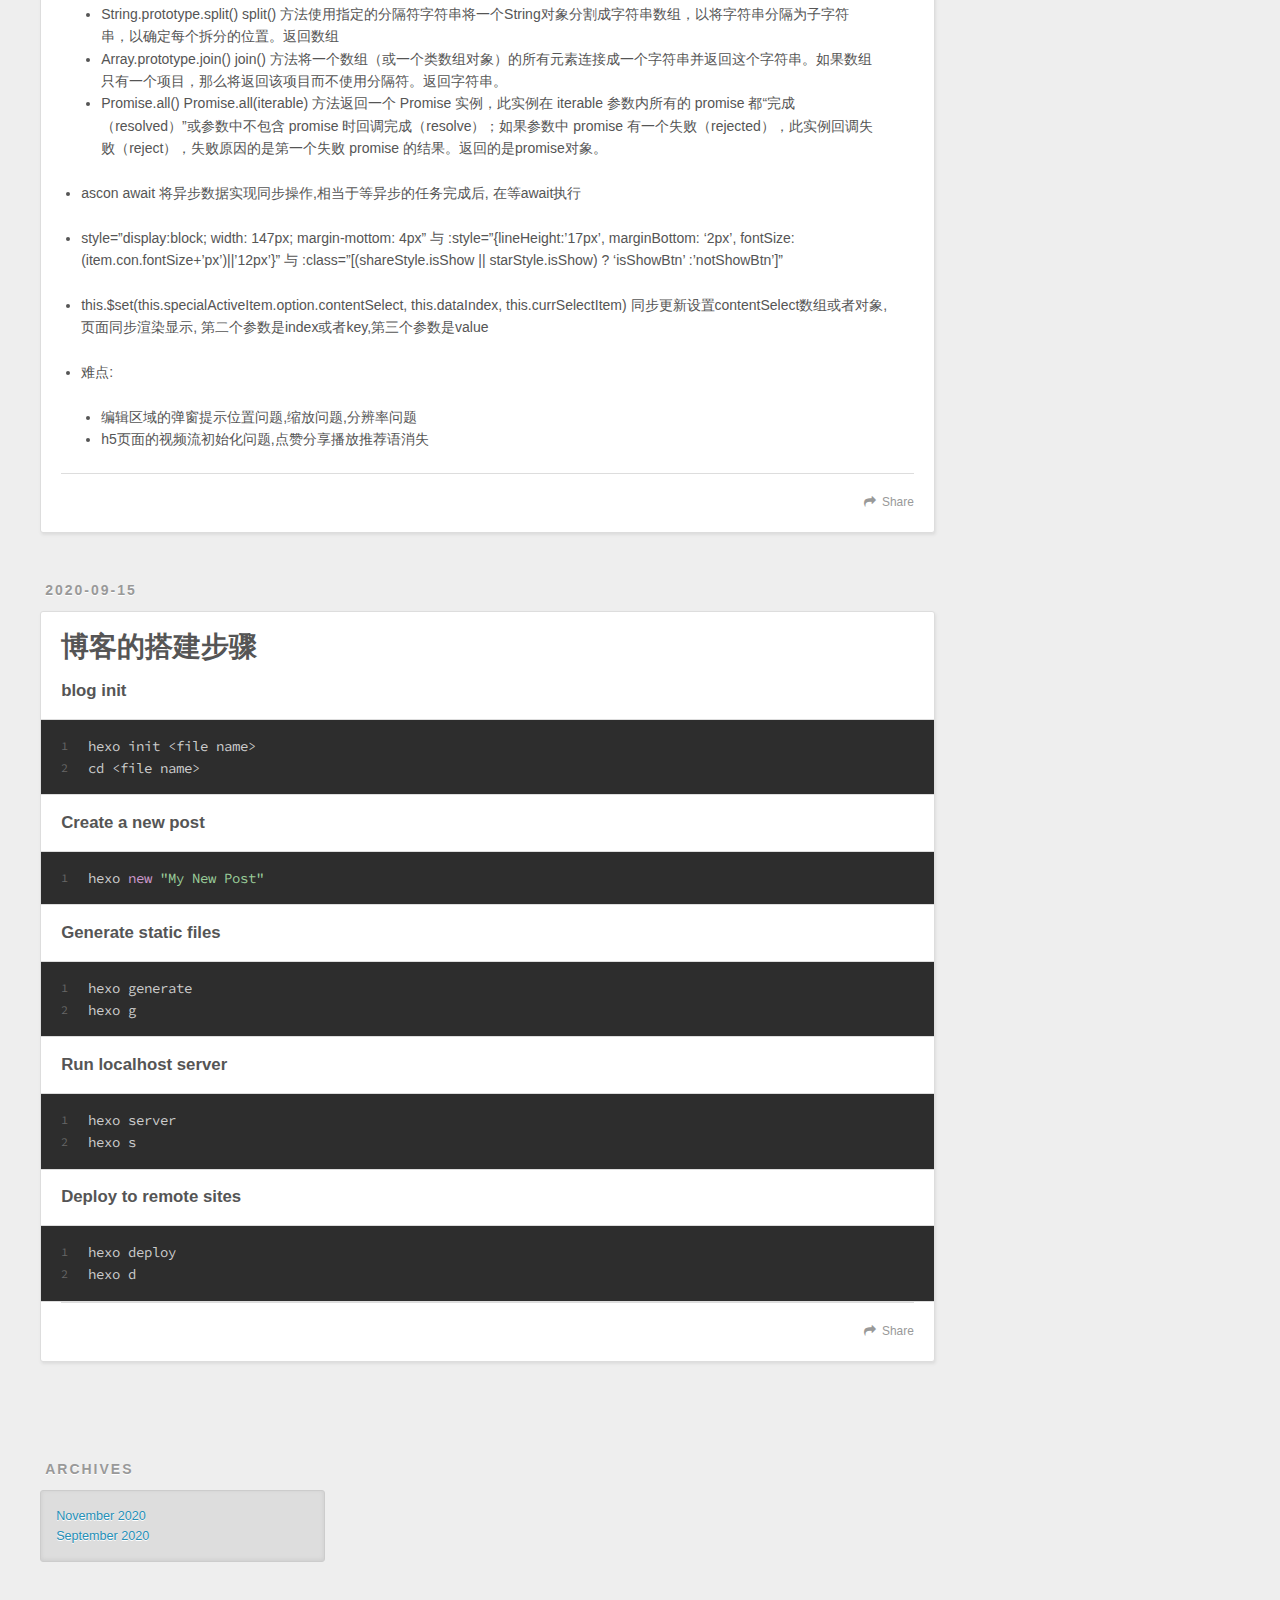
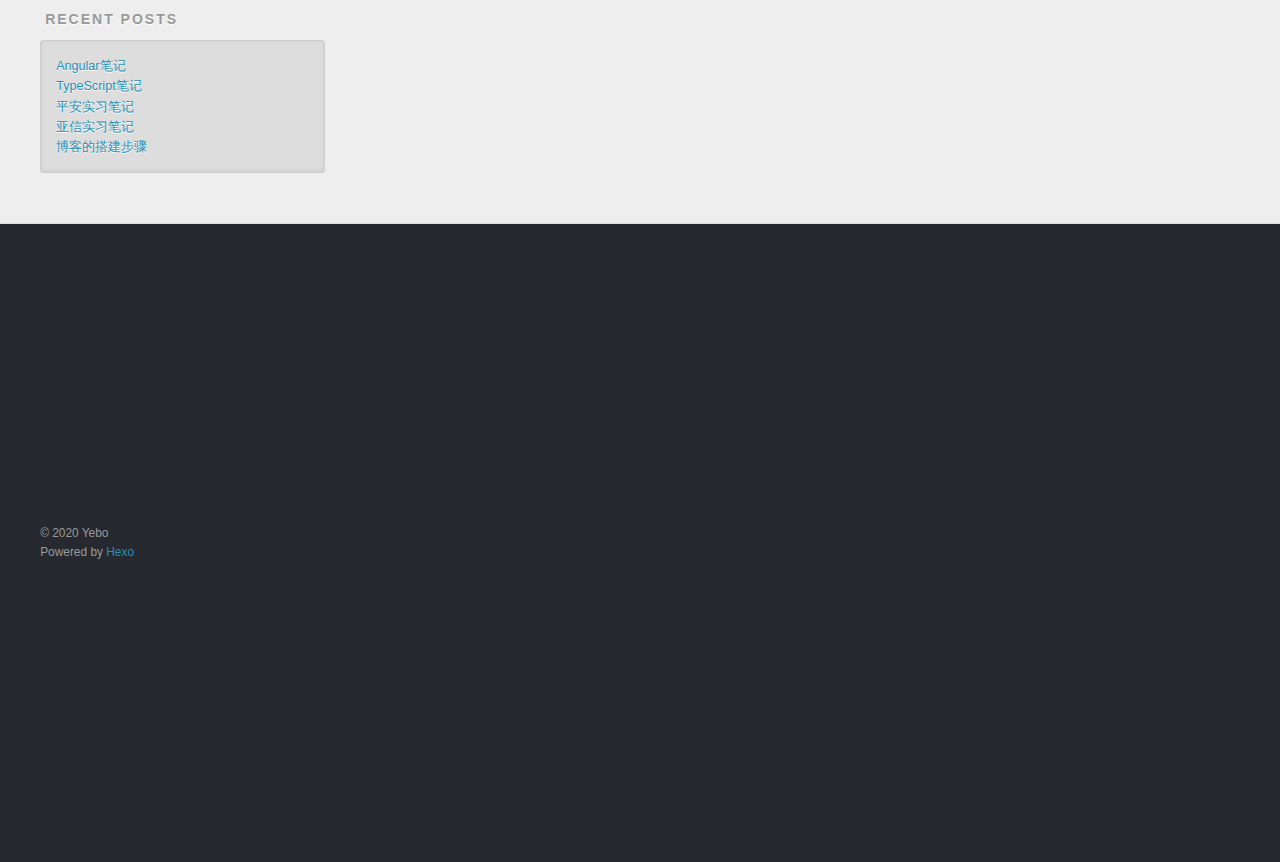
==== commit 95343512: "Site updated: 2020-12-07 14:12:44" ====
--- a/index.html
+++ b/index.html
@@ -244,6 +244,18 @@
 <h4 id="git-push遇到dist文件冲突解决办法"><a href="#git-push遇到dist文件冲突解决办法" class="headerlink" title="git push遇到dist文件冲突解决办法"></a>git push遇到dist文件冲突解决办法</h4><ul>
 <li>重新build -&gt; <code>git add .</code> -&gt; <code>git commit</code>（后面什么都不写，冲突合并）</li>
 </ul>
+<h4 id="怎么连接本地服务"><a href="#怎么连接本地服务" class="headerlink" title="怎么连接本地服务"></a>怎么连接本地服务</h4><ul>
+<li><p>vue在vue.config.js里面配置</p>
+</li>
+<li><p>angular在webpack.dev.js里面配置</p>
+</li>
+</ul>
+<h4 id="angular发布流程"><a href="#angular发布流程" class="headerlink" title="angular发布流程"></a>angular发布流程</h4><ul>
+<li><p>本地打包 <code>npm run dist</code></p>
+</li>
+<li><p>提交到远端仓库</p>
+</li>
+</ul>
 
       
     </div>
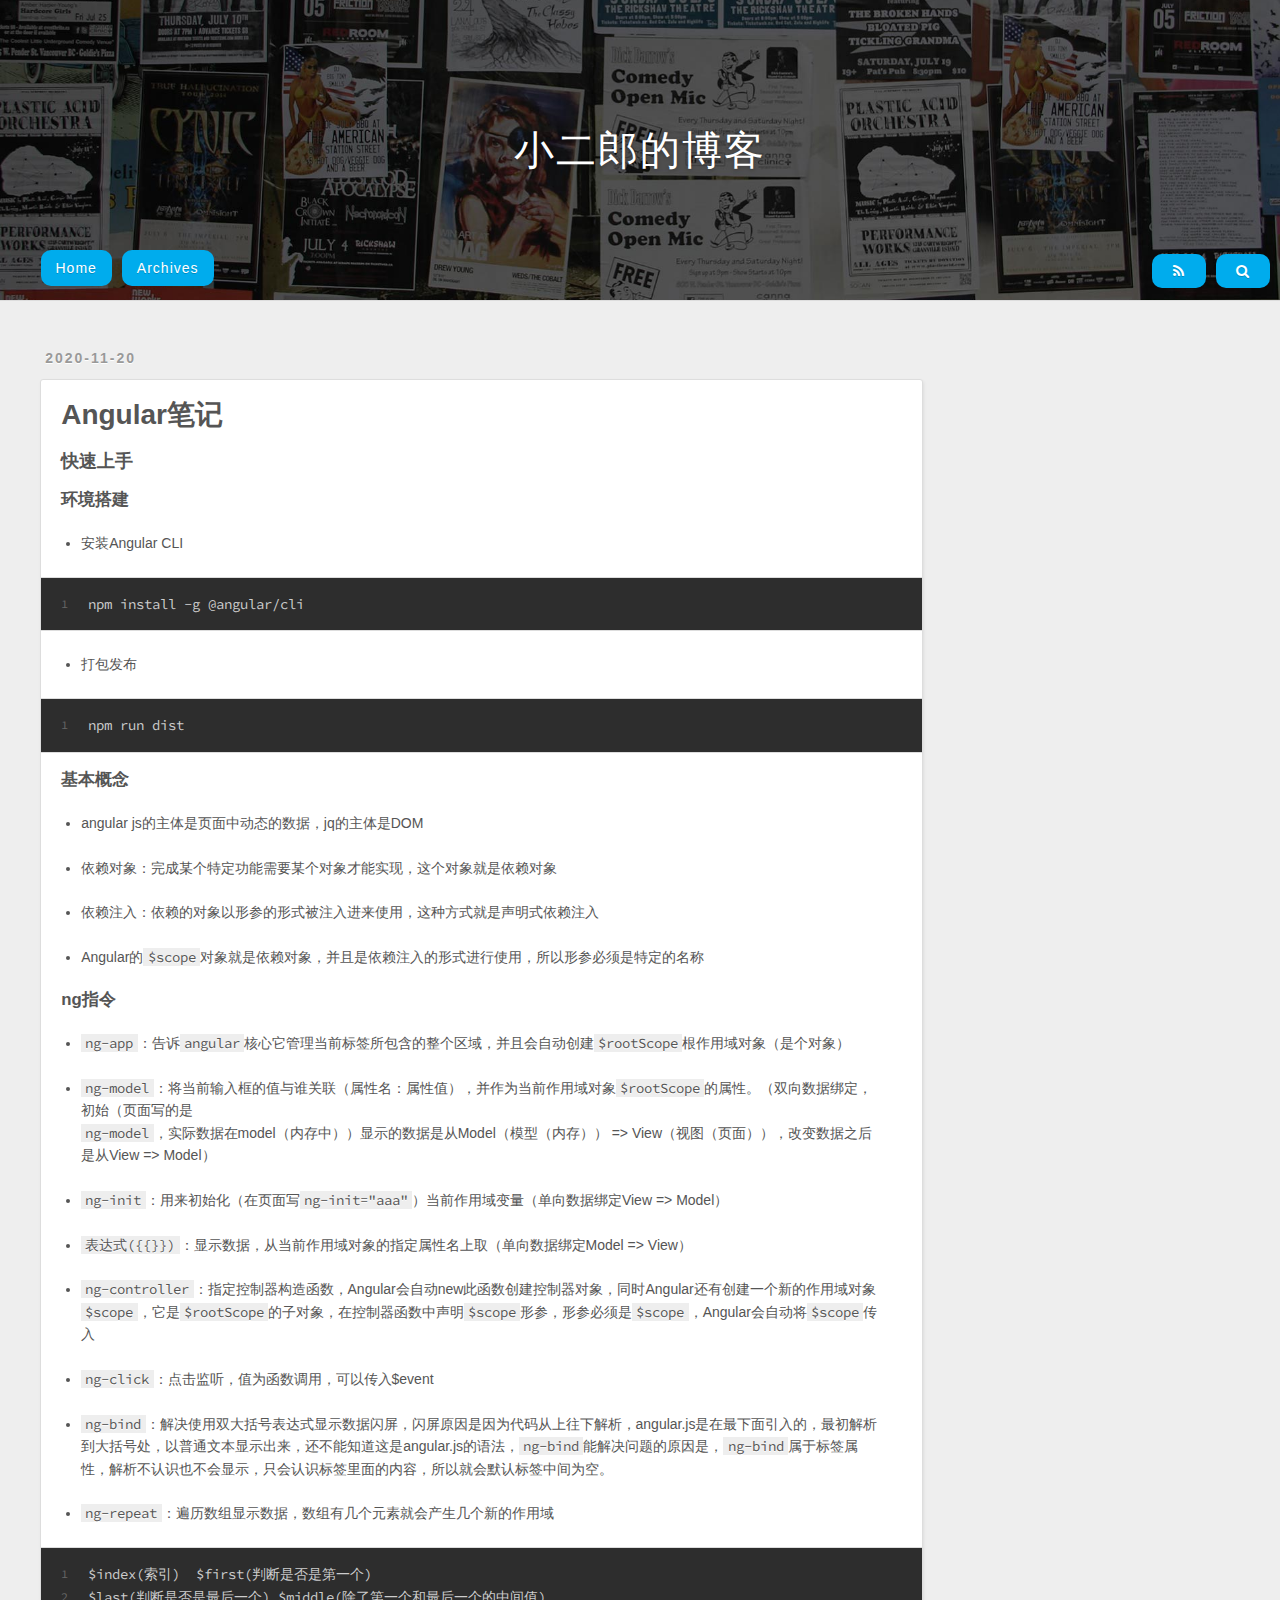
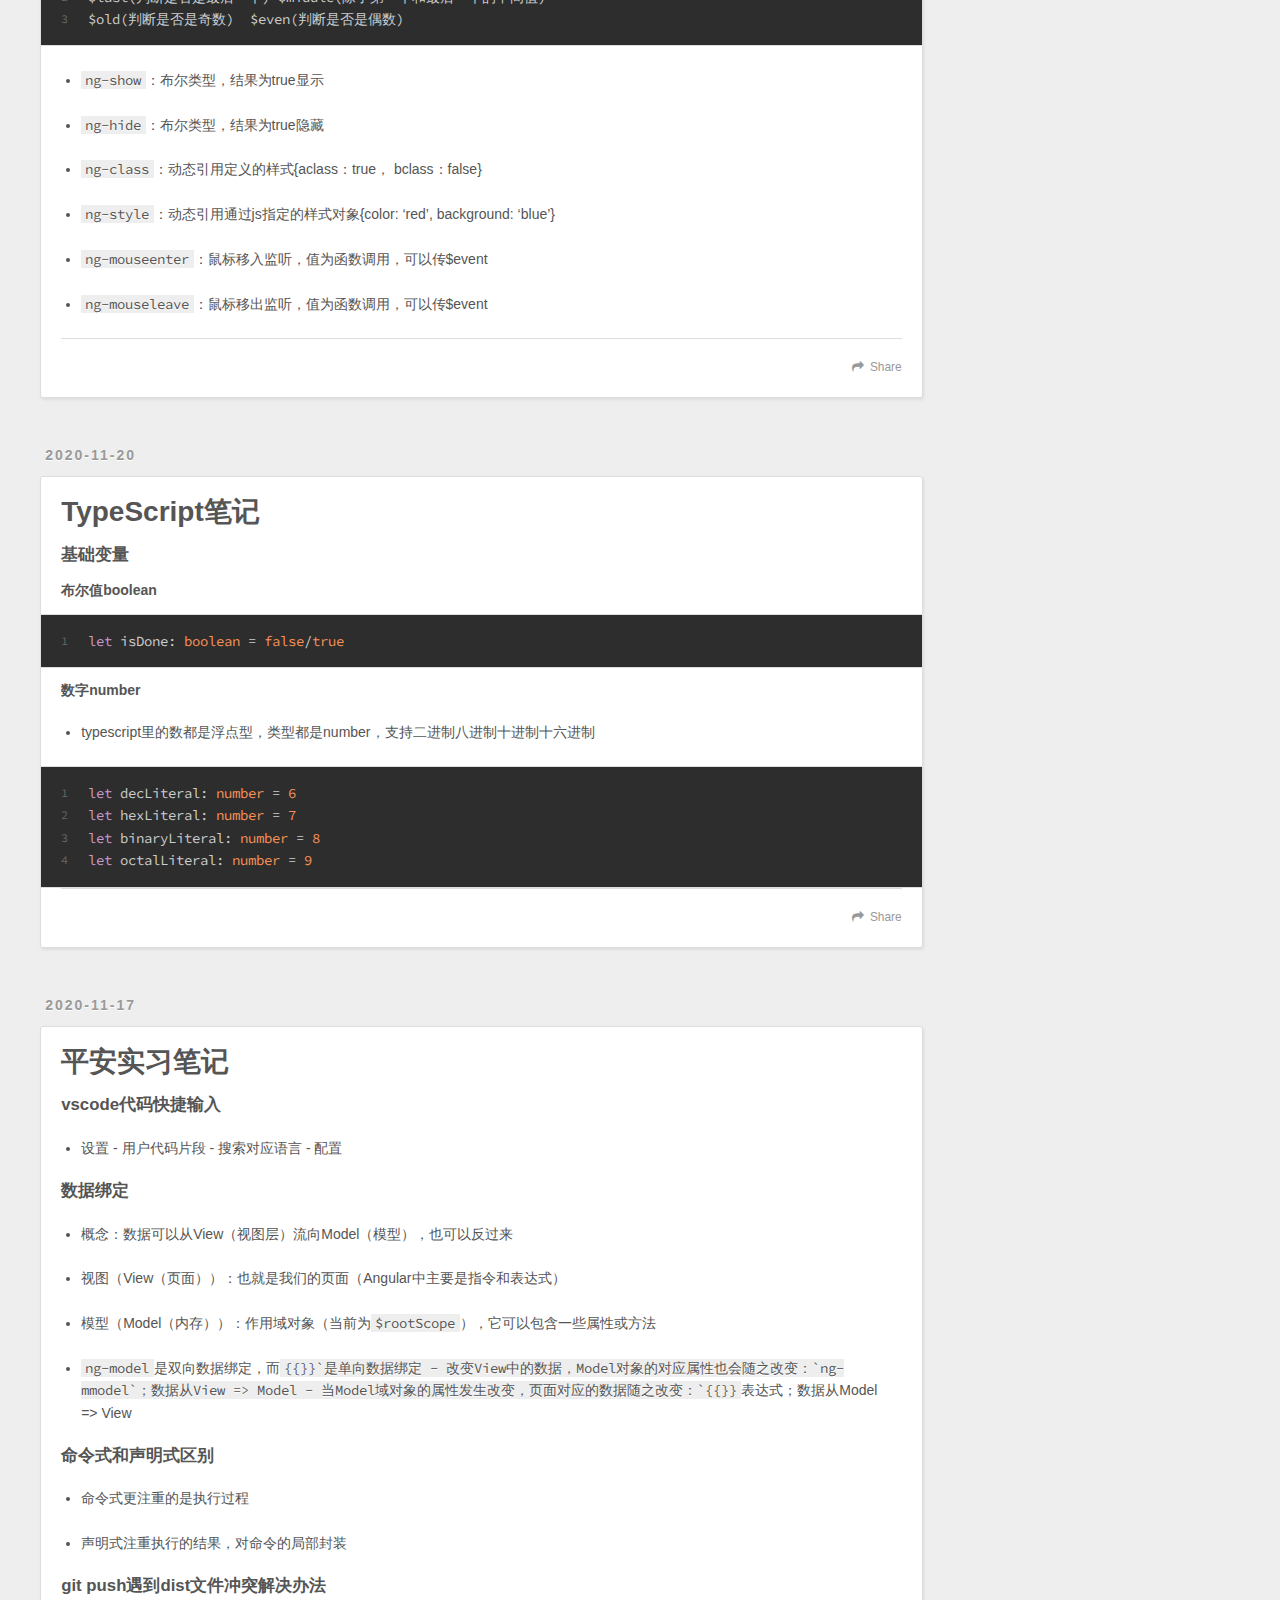
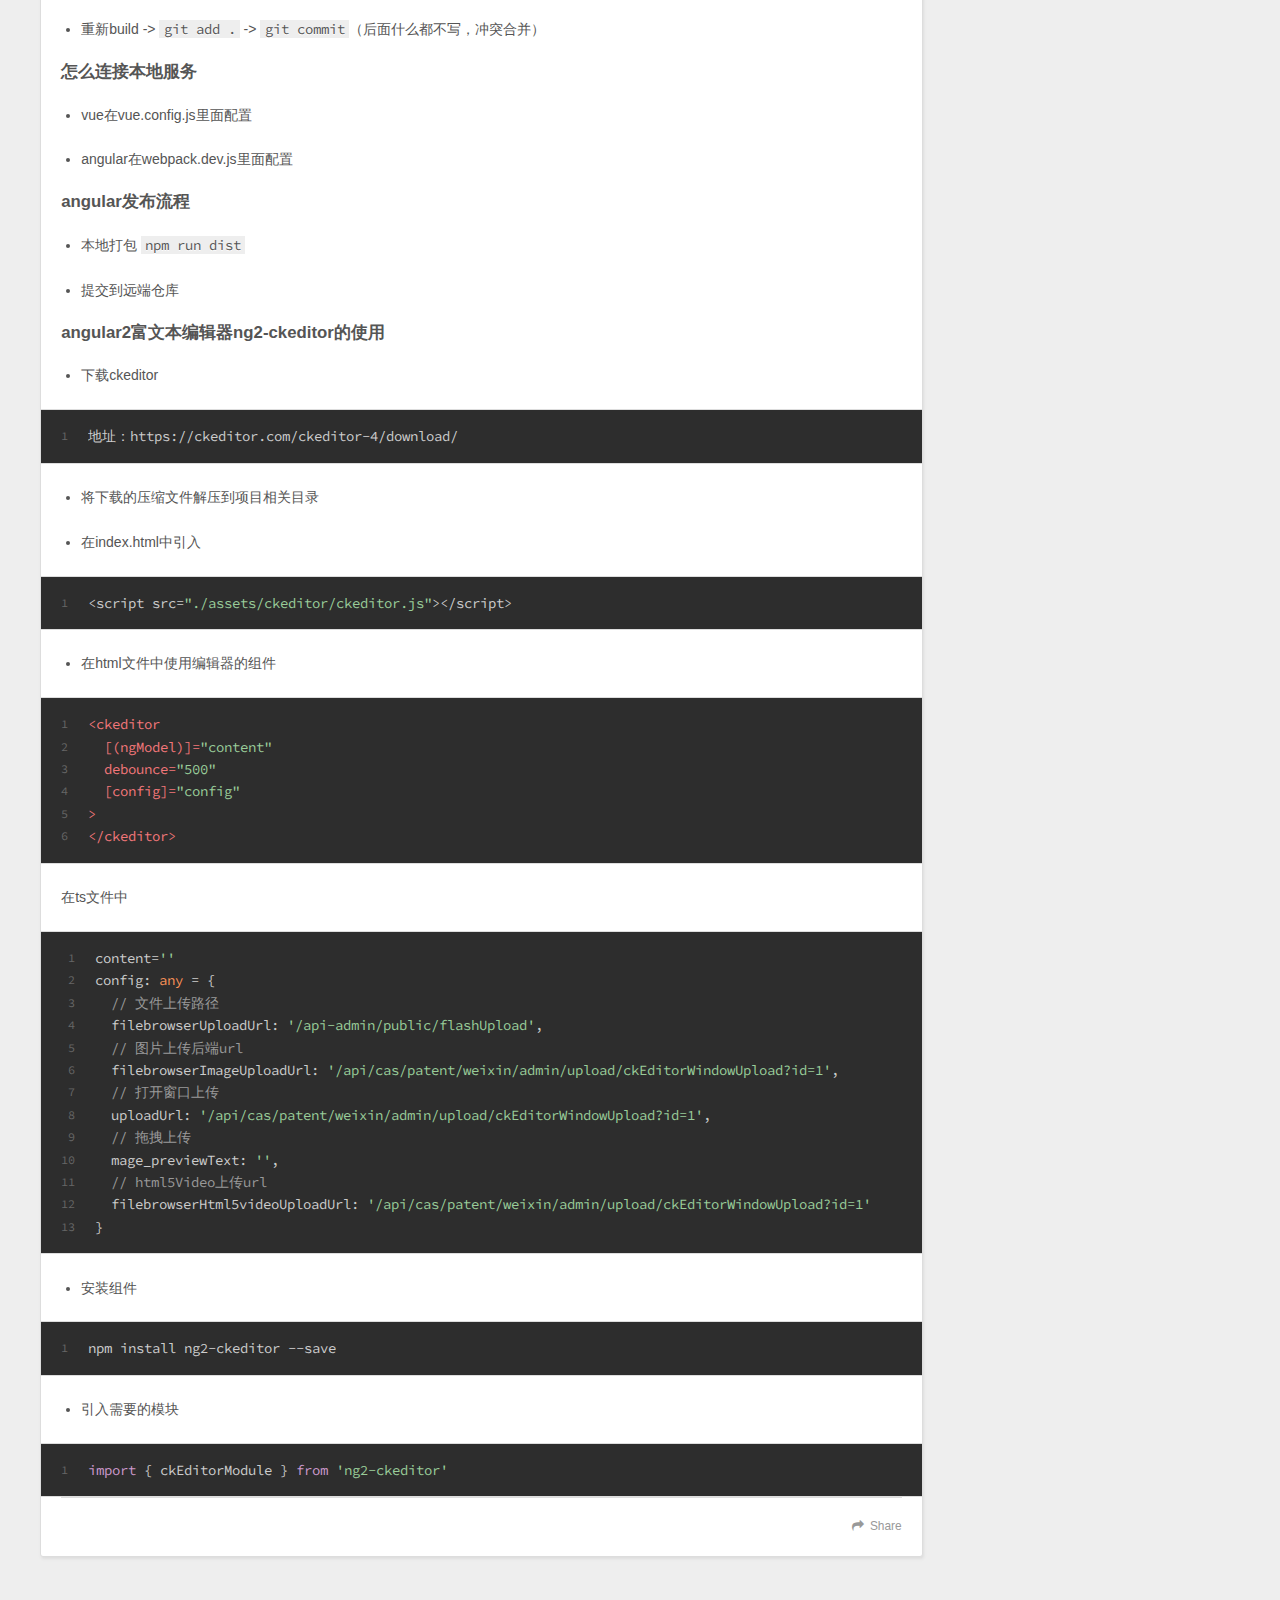
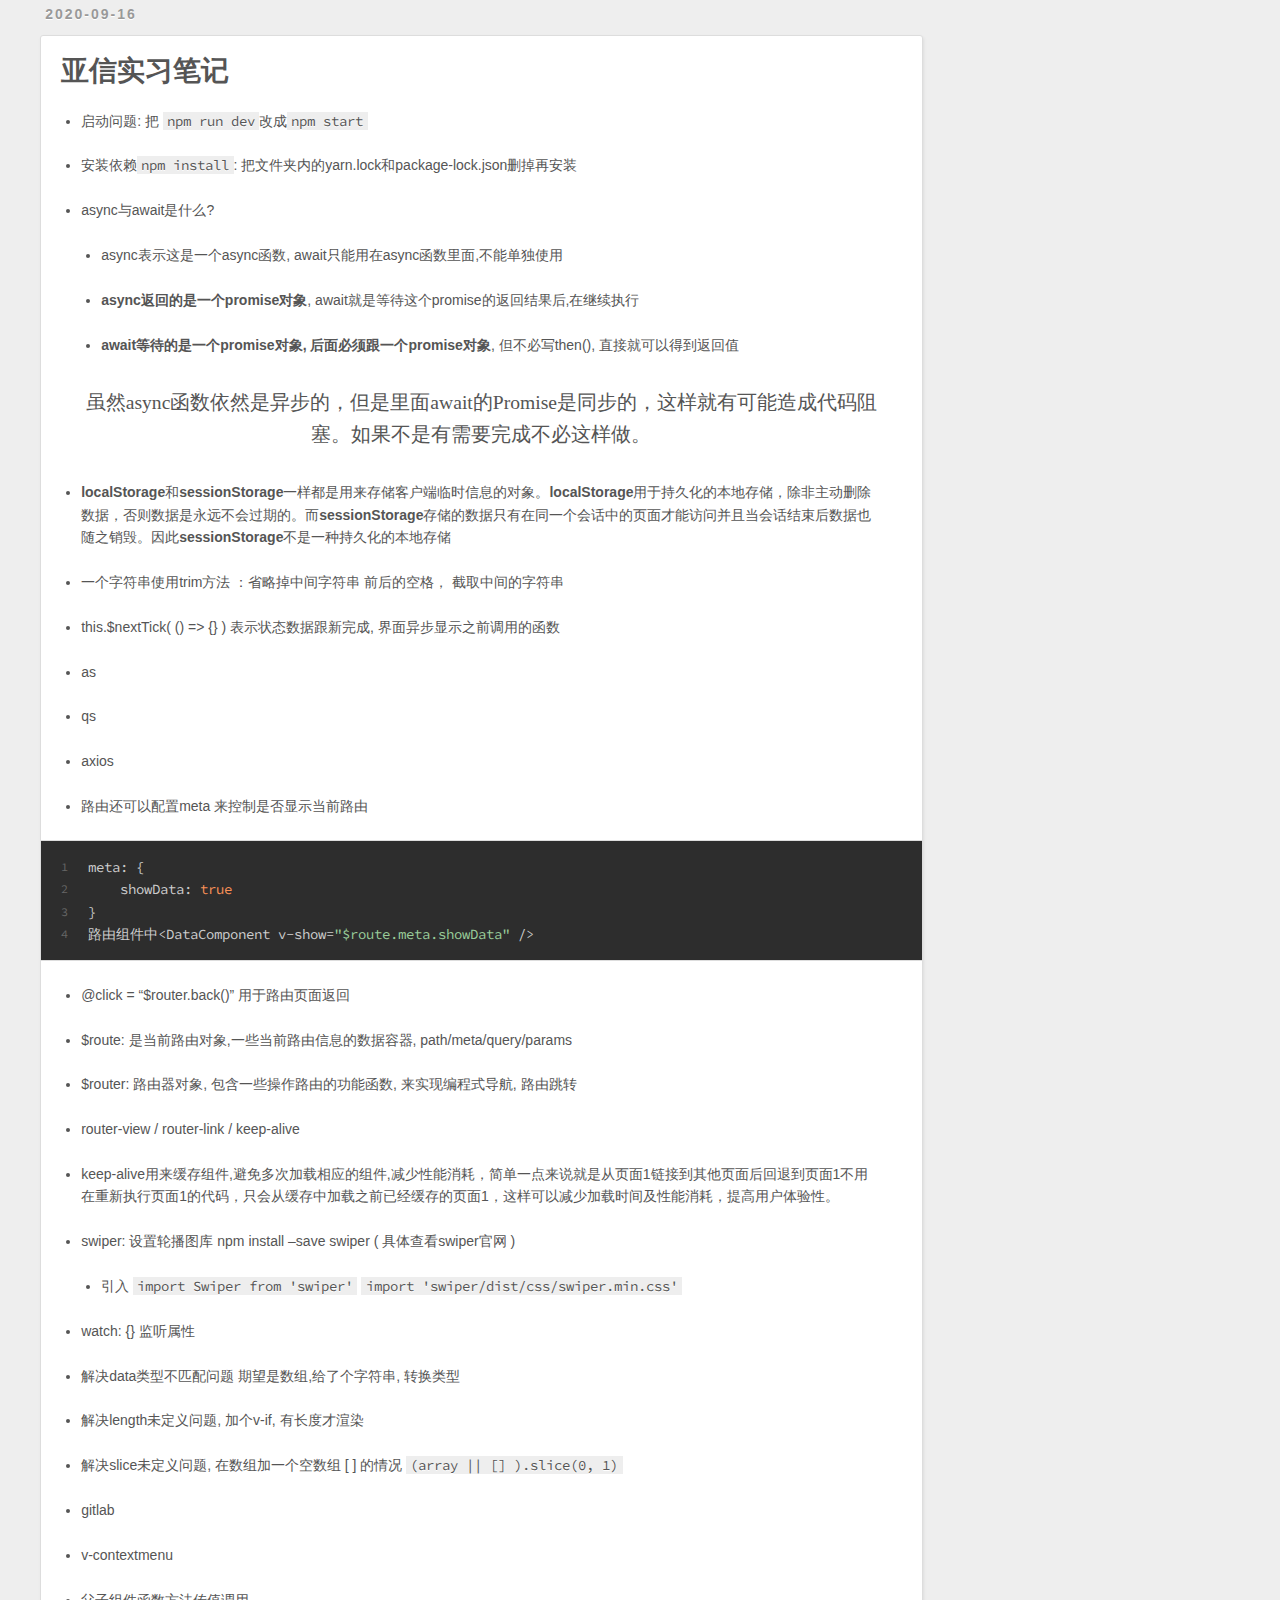
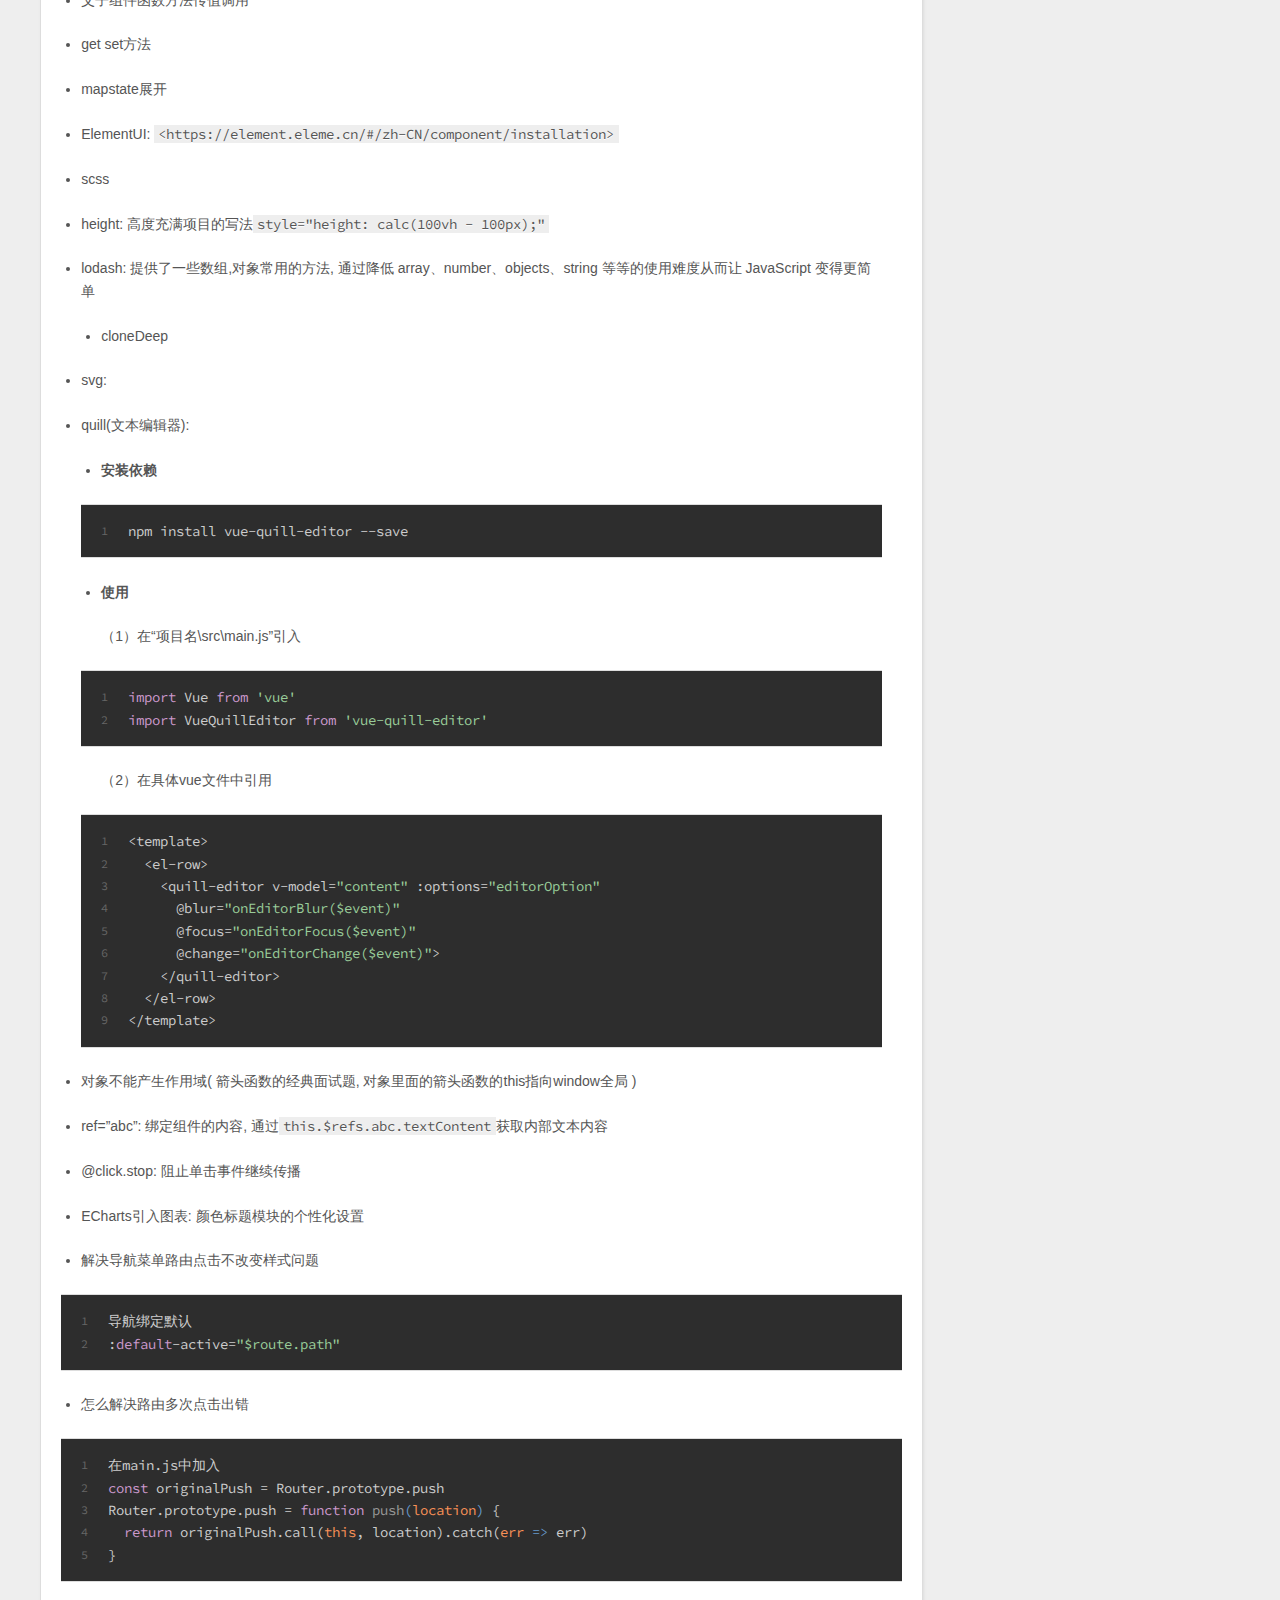
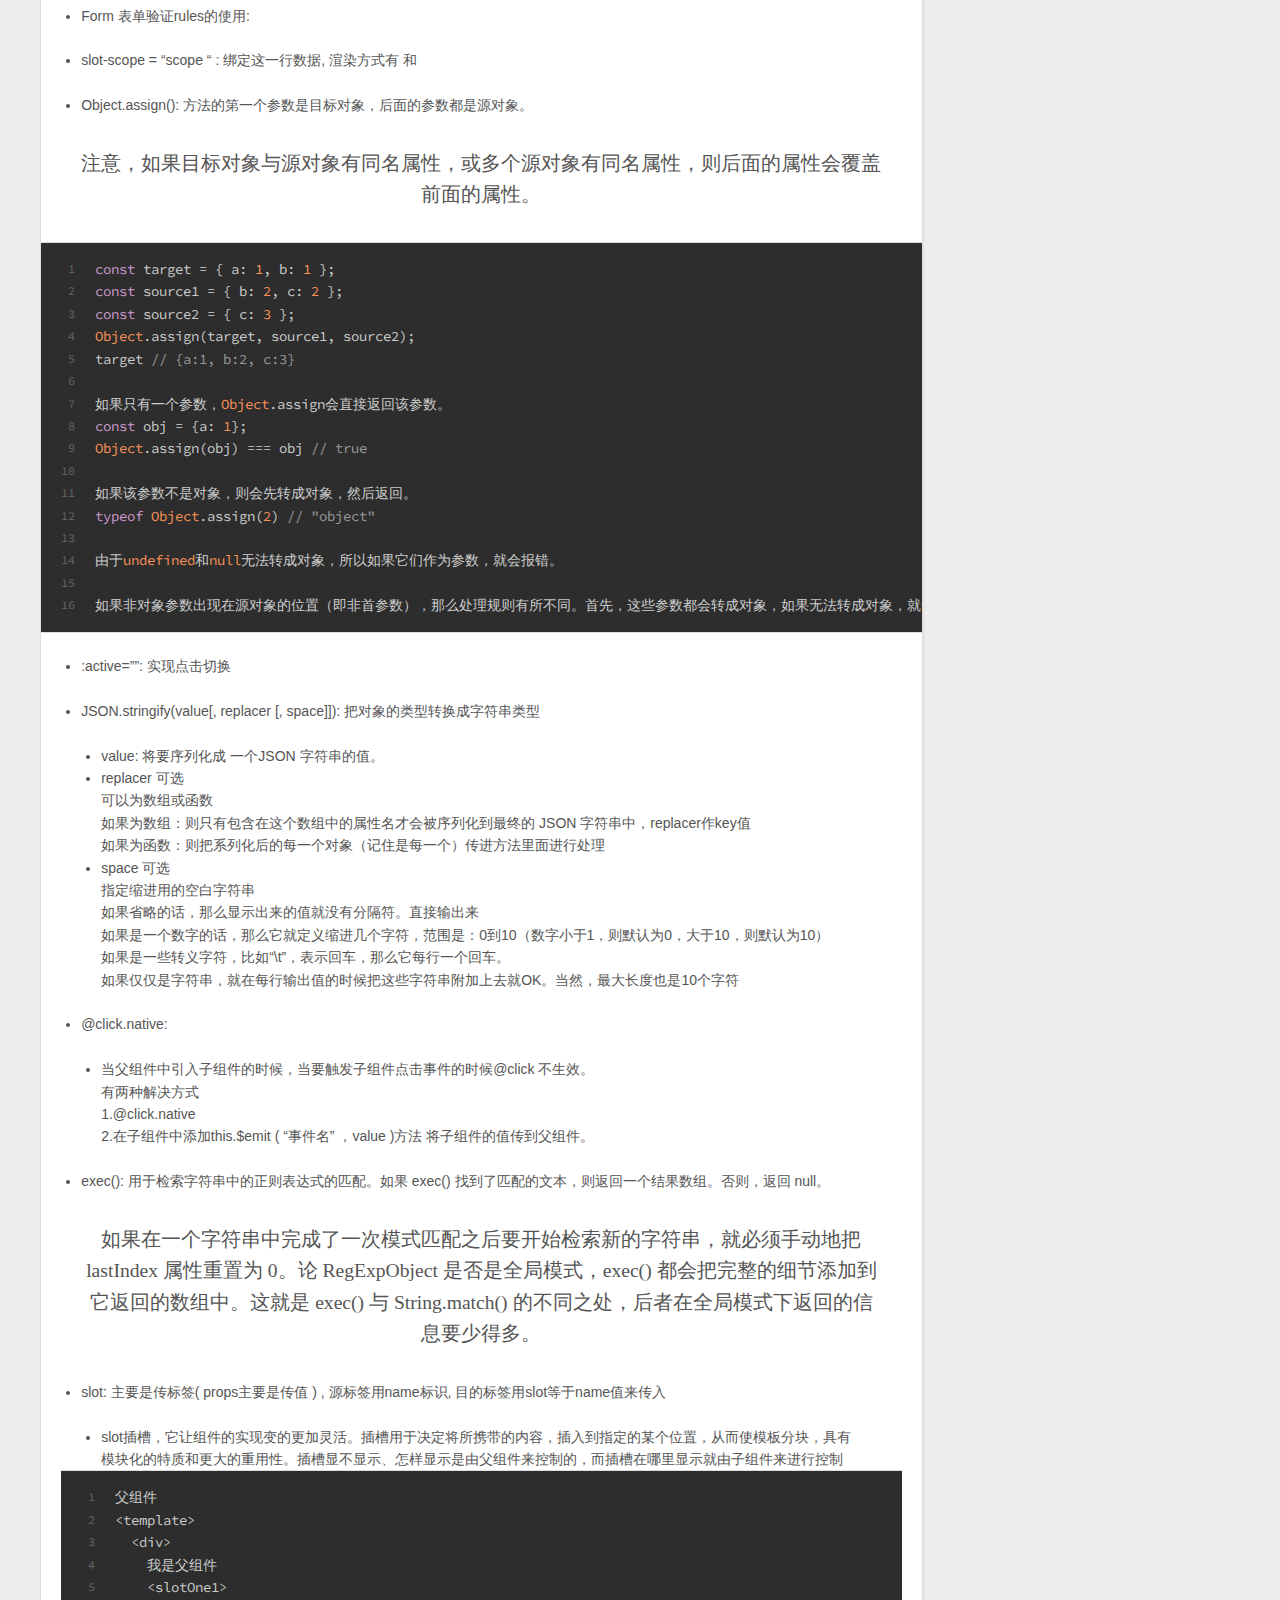
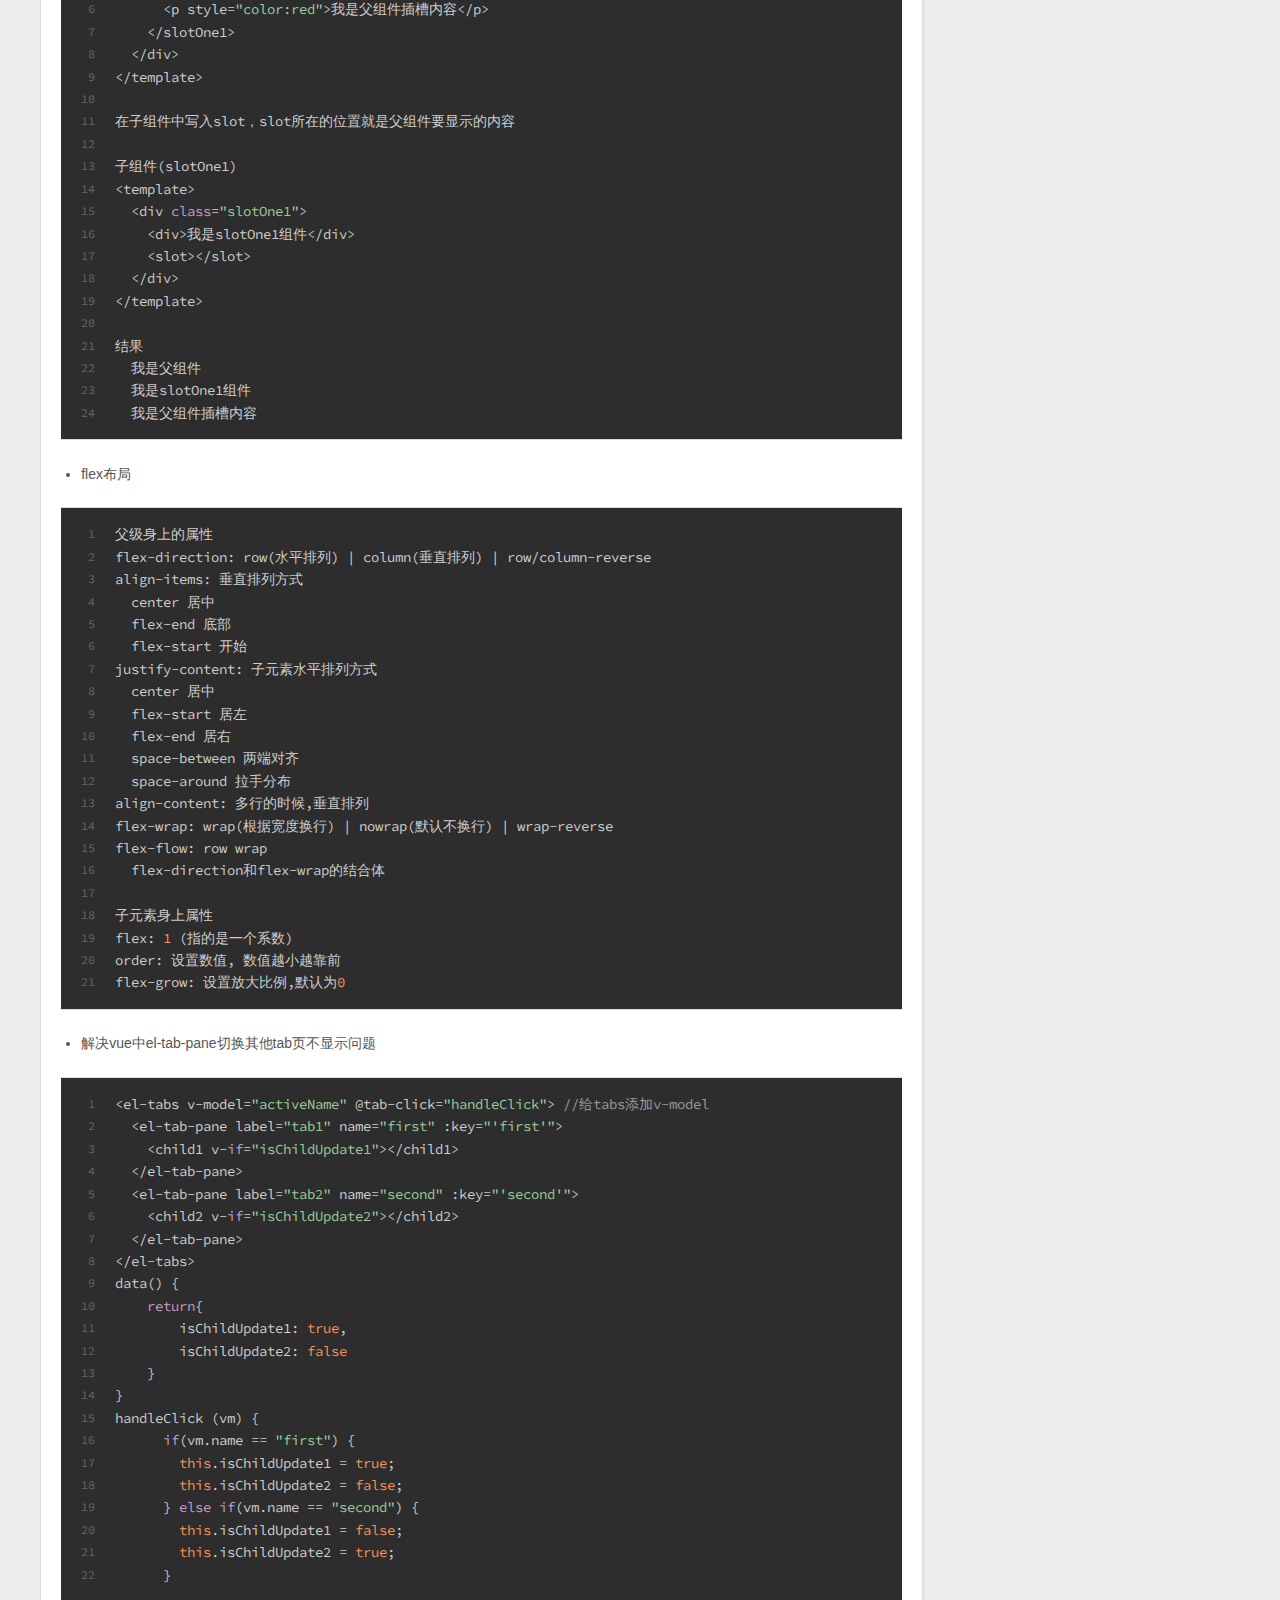
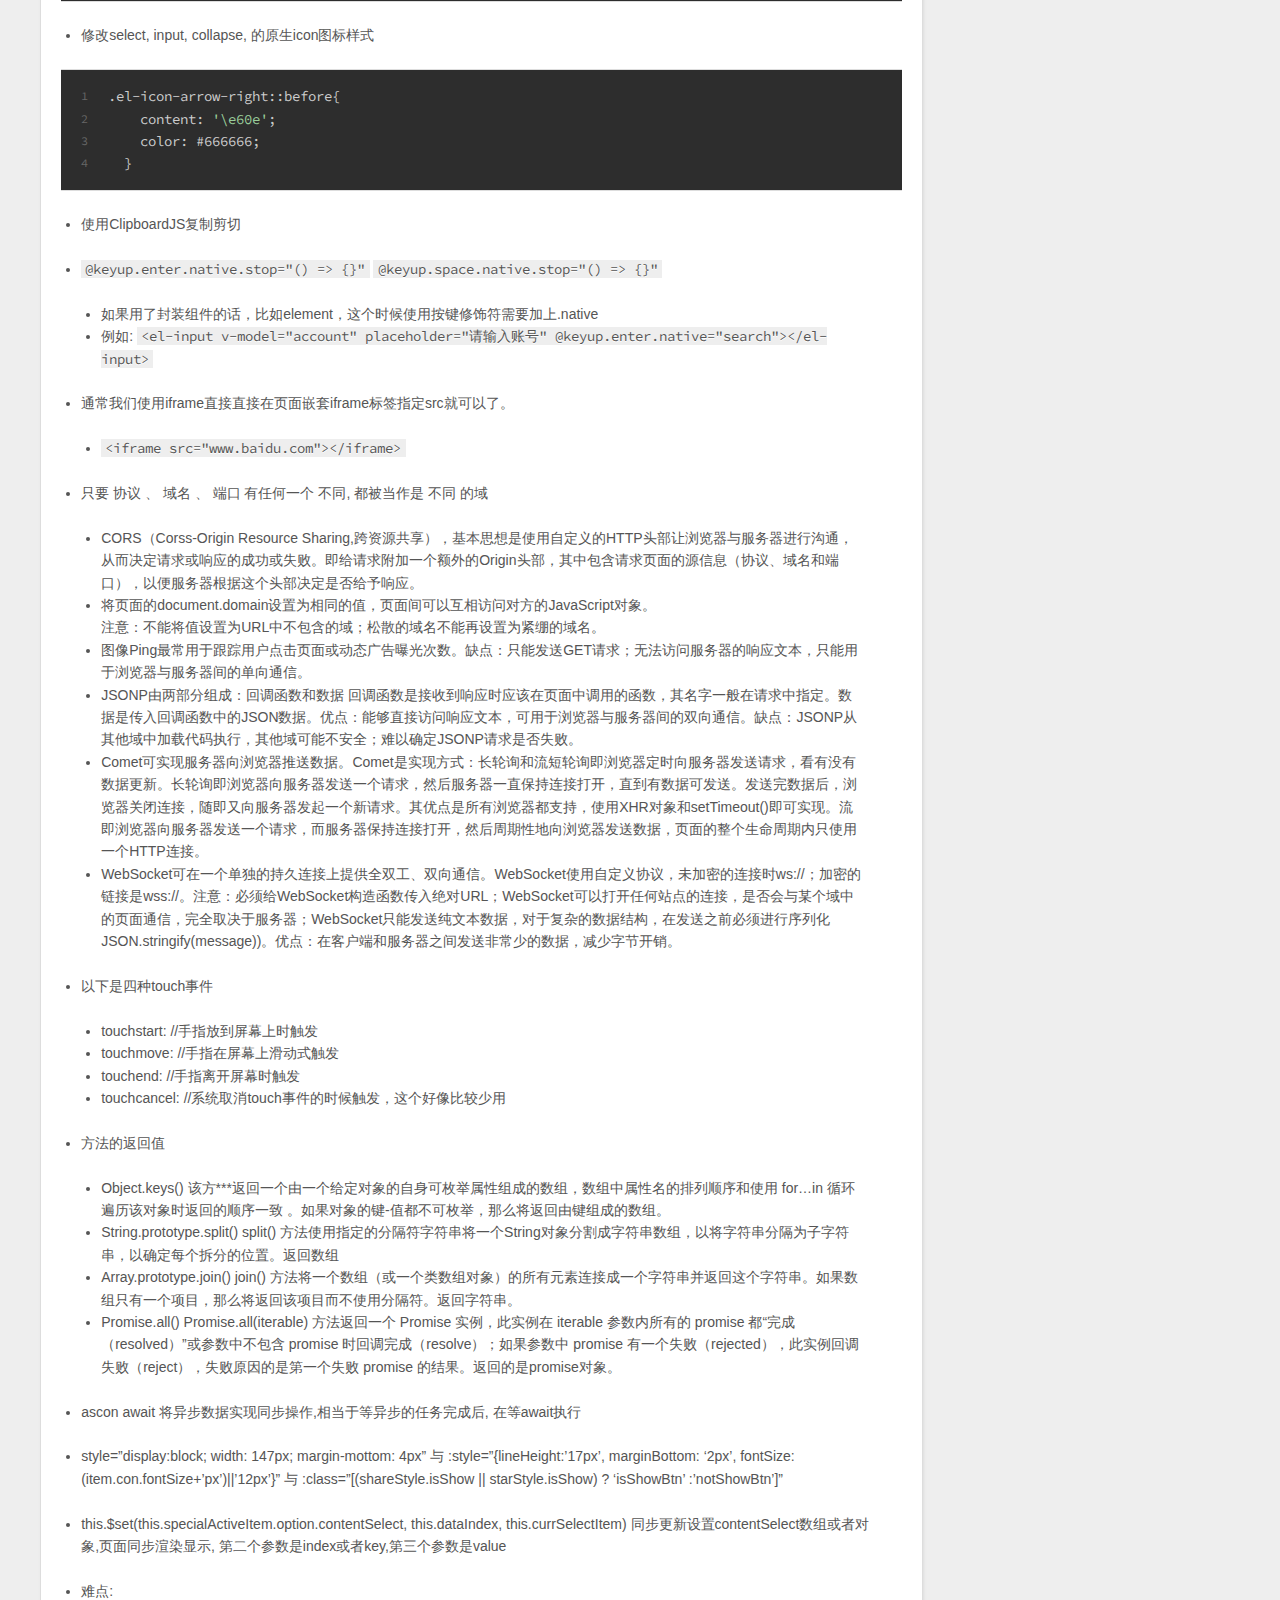
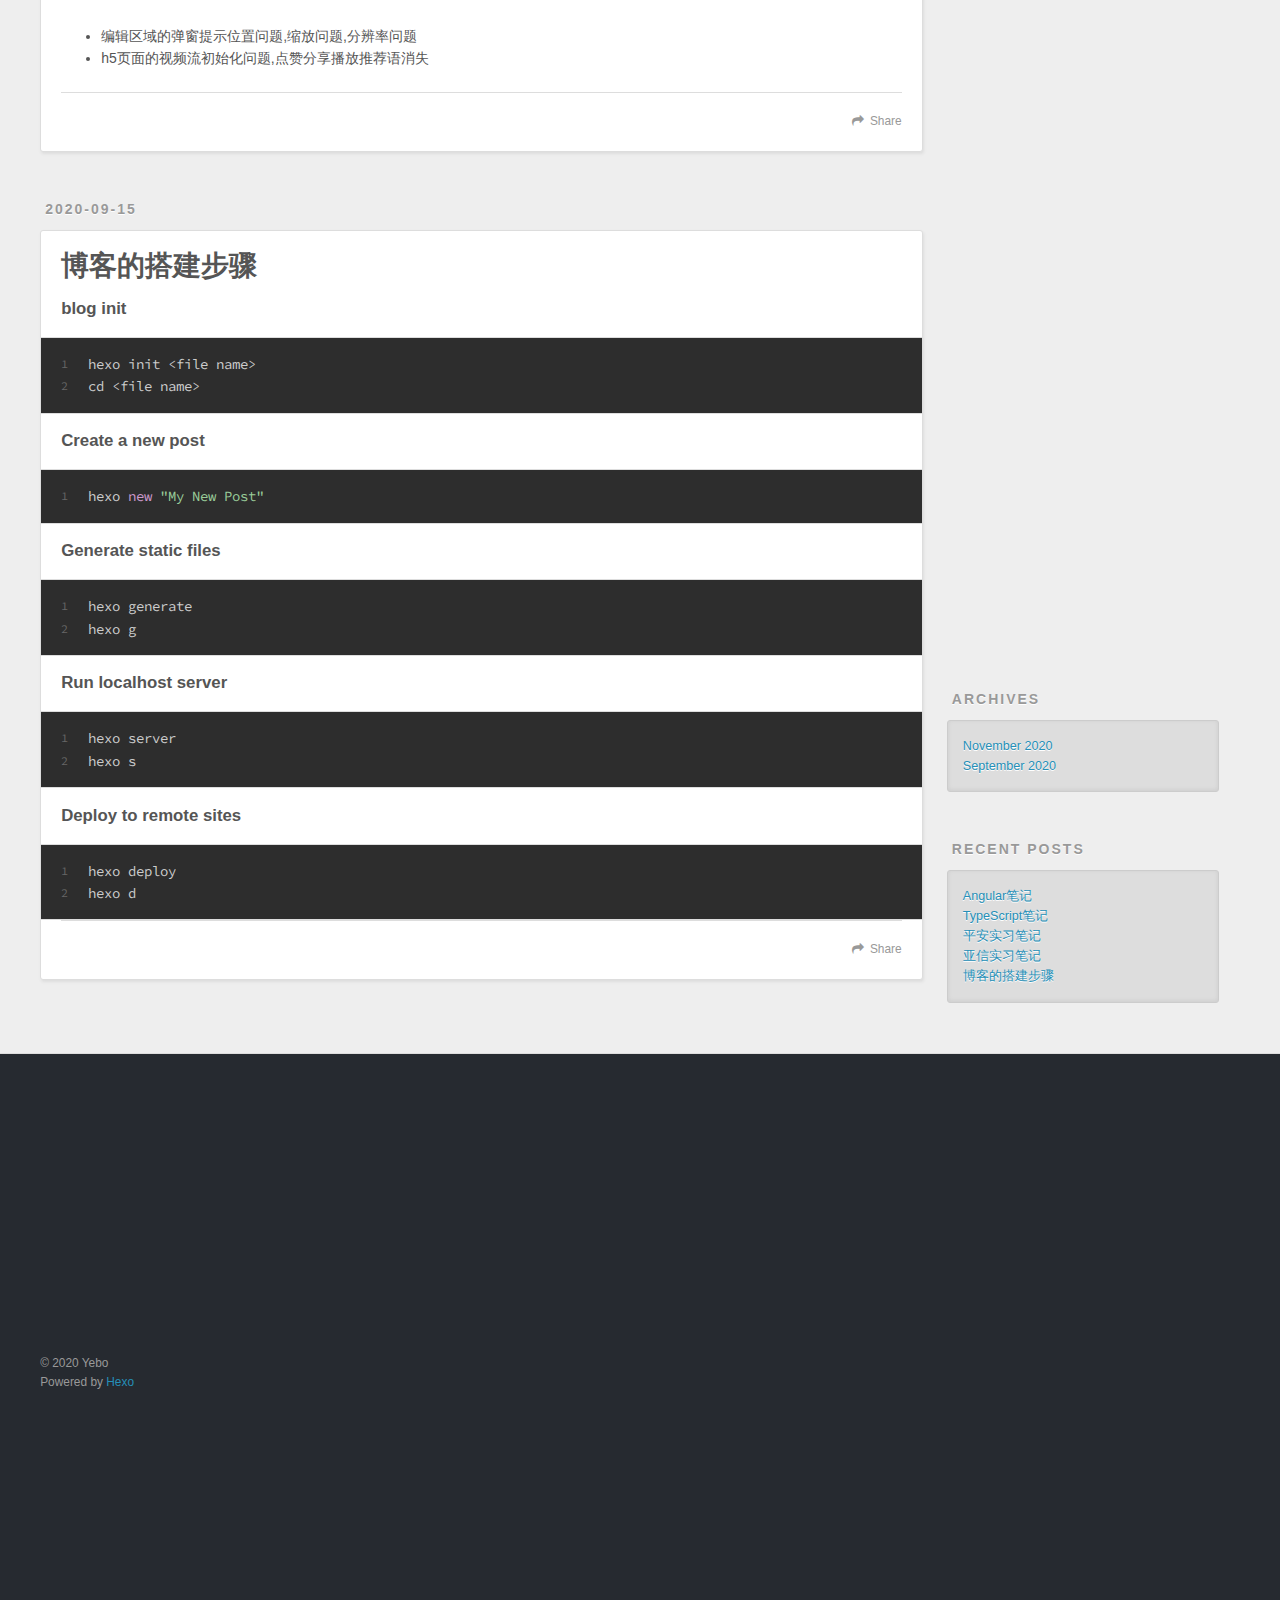
==== commit f2bcfc41: "Site updated: 2020-12-08 17:48:02" ====
--- a/index.html
+++ b/index.html
@@ -256,6 +256,36 @@
 <li><p>提交到远端仓库</p>
 </li>
 </ul>
+<h4 id="angular2富文本编辑器ng2-ckeditor的使用"><a href="#angular2富文本编辑器ng2-ckeditor的使用" class="headerlink" title="angular2富文本编辑器ng2-ckeditor的使用"></a>angular2富文本编辑器ng2-ckeditor的使用</h4><ul>
+<li>下载ckeditor</li>
+</ul>
+<figure class="highlight bash"><table><tr><td class="gutter"><pre><span class="line">1</span><br></pre></td><td class="code"><pre><span class="line">地址：https://ckeditor.com/ckeditor-4/download/</span><br></pre></td></tr></table></figure>
+
+<ul>
+<li><p>将下载的压缩文件解压到项目相关目录</p>
+</li>
+<li><p>在index.html中引入</p>
+</li>
+</ul>
+<figure class="highlight js"><table><tr><td class="gutter"><pre><span class="line">1</span><br></pre></td><td class="code"><pre><span class="line">&lt;script src=<span class="string">&quot;./assets/ckeditor/ckeditor.js&quot;</span>&gt;&lt;/script&gt;</span><br></pre></td></tr></table></figure>
+
+<ul>
+<li>在html文件中使用编辑器的组件</li>
+</ul>
+<figure class="highlight html"><table><tr><td class="gutter"><pre><span class="line">1</span><br><span class="line">2</span><br><span class="line">3</span><br><span class="line">4</span><br><span class="line">5</span><br><span class="line">6</span><br></pre></td><td class="code"><pre><span class="line"><span class="tag">&lt;<span class="name">ckeditor</span></span></span><br><span class="line"><span class="tag">  [(<span class="attr">ngModel</span>)]=<span class="string">&quot;content&quot;</span></span></span><br><span class="line"><span class="tag">  <span class="attr">debounce</span>=<span class="string">&quot;500&quot;</span></span></span><br><span class="line"><span class="tag">  [<span class="attr">config</span>]=<span class="string">&quot;config&quot;</span>  </span></span><br><span class="line"><span class="tag">&gt;</span></span><br><span class="line"><span class="tag">&lt;/<span class="name">ckeditor</span>&gt;</span></span><br></pre></td></tr></table></figure>
+
+<p>在ts文件中</p>
+<figure class="highlight ts"><table><tr><td class="gutter"><pre><span class="line">1</span><br><span class="line">2</span><br><span class="line">3</span><br><span class="line">4</span><br><span class="line">5</span><br><span class="line">6</span><br><span class="line">7</span><br><span class="line">8</span><br><span class="line">9</span><br><span class="line">10</span><br><span class="line">11</span><br><span class="line">12</span><br><span class="line">13</span><br></pre></td><td class="code"><pre><span class="line">content=<span class="string">&#x27;&#x27;</span></span><br><span class="line">config: <span class="built_in">any</span> = &#123;</span><br><span class="line">  <span class="comment">// 文件上传路径</span></span><br><span class="line">  filebrowserUploadUrl: <span class="string">&#x27;/api-admin/public/flashUpload&#x27;</span>,</span><br><span class="line">  <span class="comment">// 图片上传后端url</span></span><br><span class="line">  filebrowserImageUploadUrl: <span class="string">&#x27;/api/cas/patent/weixin/admin/upload/ckEditorWindowUpload?id=1&#x27;</span>,</span><br><span class="line">  <span class="comment">// 打开窗口上传</span></span><br><span class="line">  uploadUrl: <span class="string">&#x27;/api/cas/patent/weixin/admin/upload/ckEditorWindowUpload?id=1&#x27;</span>,</span><br><span class="line">  <span class="comment">// 拖拽上传</span></span><br><span class="line">  mage_previewText: <span class="string">&#x27;&#x27;</span>,</span><br><span class="line">  <span class="comment">// html5Video上传url</span></span><br><span class="line">  filebrowserHtml5videoUploadUrl: <span class="string">&#x27;/api/cas/patent/weixin/admin/upload/ckEditorWindowUpload?id=1&#x27;</span></span><br><span class="line">&#125;</span><br></pre></td></tr></table></figure>
+
+<ul>
+<li>安装组件</li>
+</ul>
+<figure class="highlight js"><table><tr><td class="gutter"><pre><span class="line">1</span><br></pre></td><td class="code"><pre><span class="line">npm install ng2-ckeditor --save</span><br></pre></td></tr></table></figure>
+
+<ul>
+<li>引入需要的模块</li>
+</ul>
+<figure class="highlight js"><table><tr><td class="gutter"><pre><span class="line">1</span><br></pre></td><td class="code"><pre><span class="line"><span class="keyword">import</span> &#123; ckEditorModule &#125; <span class="keyword">from</span> <span class="string">&#x27;ng2-ckeditor&#x27;</span></span><br></pre></td></tr></table></figure>
 
       
     </div>
--- a/css/style.css
+++ b/css/style.css
@@ -178,10 +178,10 @@
 .mobile-nav-on #wrap {
   left: 280px;
 }
-@media screen and (min-width: 768px) {
+@media screen and (min-width: 700px) {
   #main {
     display: inline-block;
-    width: 73.33333333333333%;
+    width: 72.33333333333333%;
     margin: 0 0.833333333333333%;
   }
 }
@@ -316,7 +316,7 @@
   position: absolute;
   left: 0;
   right: 0;
-  height: 40px;
+  height: 0px;
 }
 #header:before {
   top: 0;
@@ -1288,10 +1288,10 @@
     color: #fff;
   }
 }
-@media screen and (min-width: 768px) {
+@media screen and (min-width: 700px) {
   #sidebar {
     display: inline-block;
-    width: 23.333333333333332%;
+    width: 22.333333333333332%;
     margin: 0 0.833333333333333%;
   }
 }
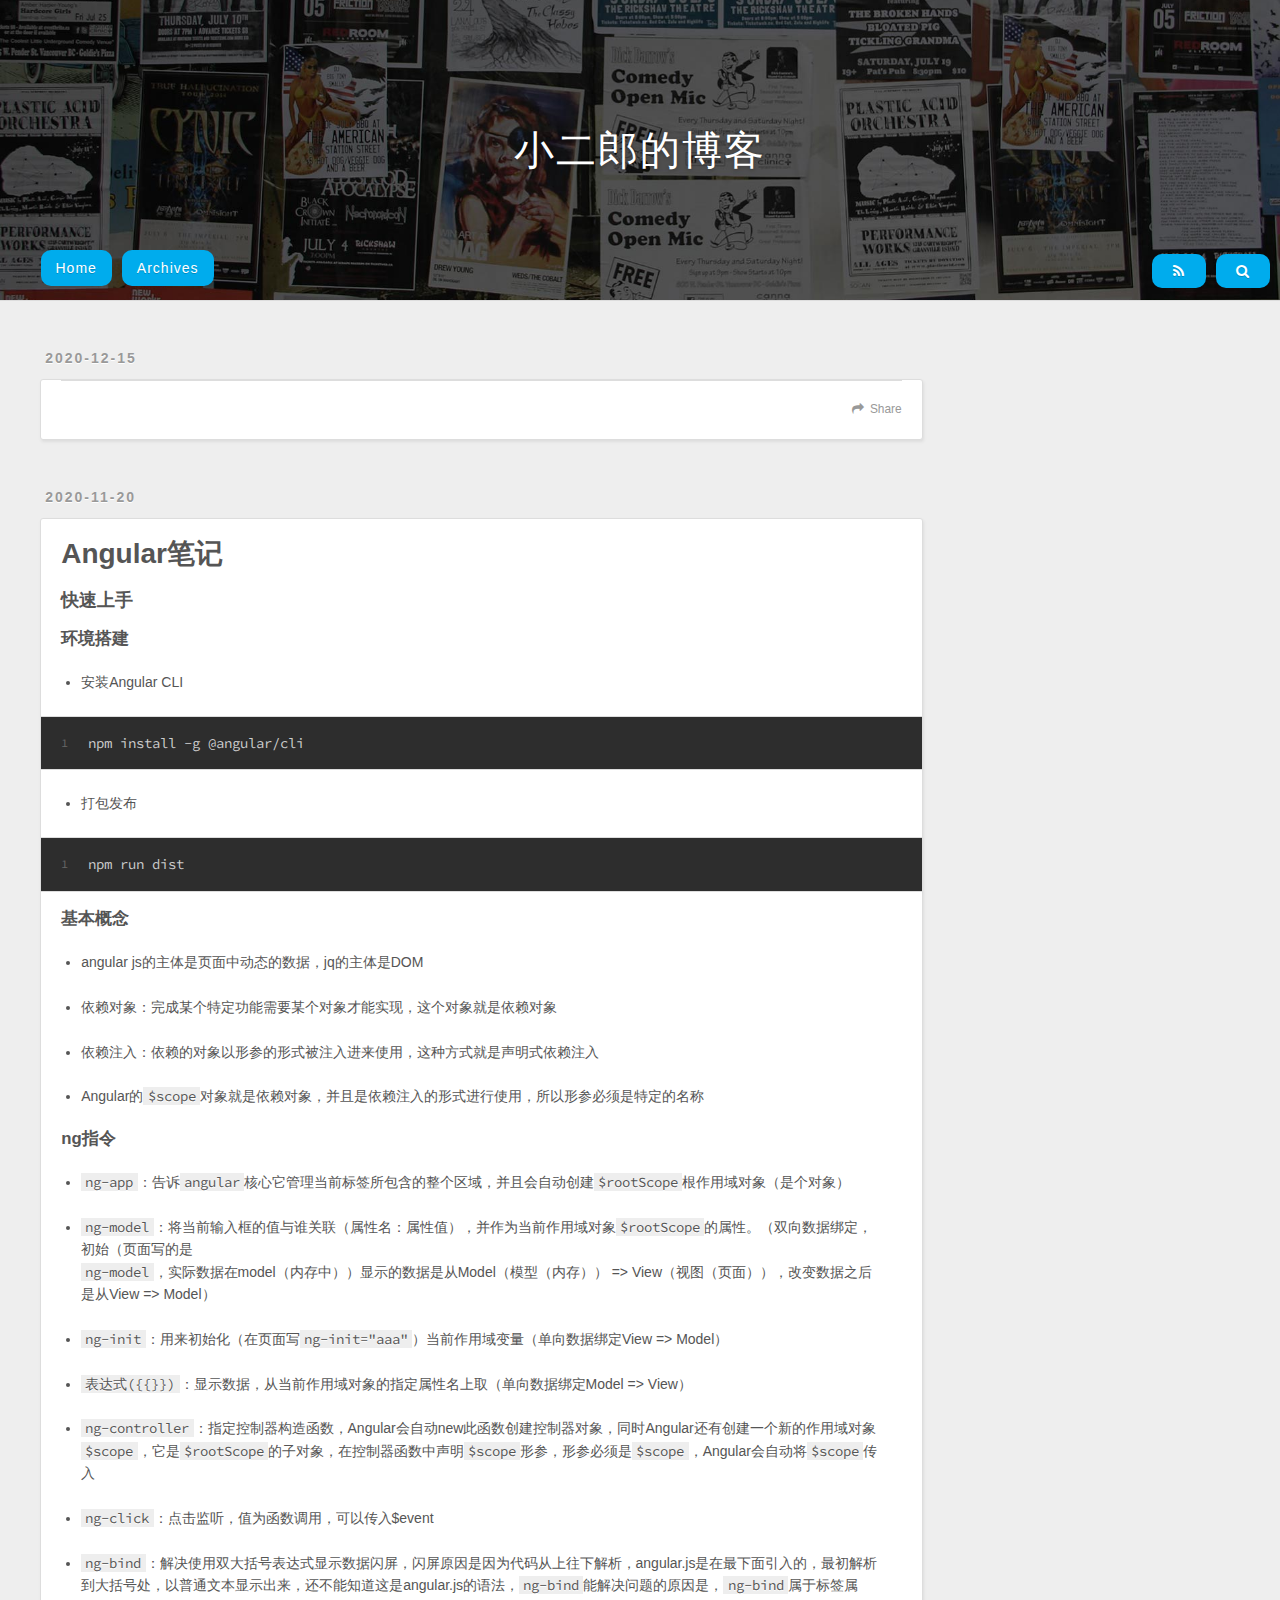
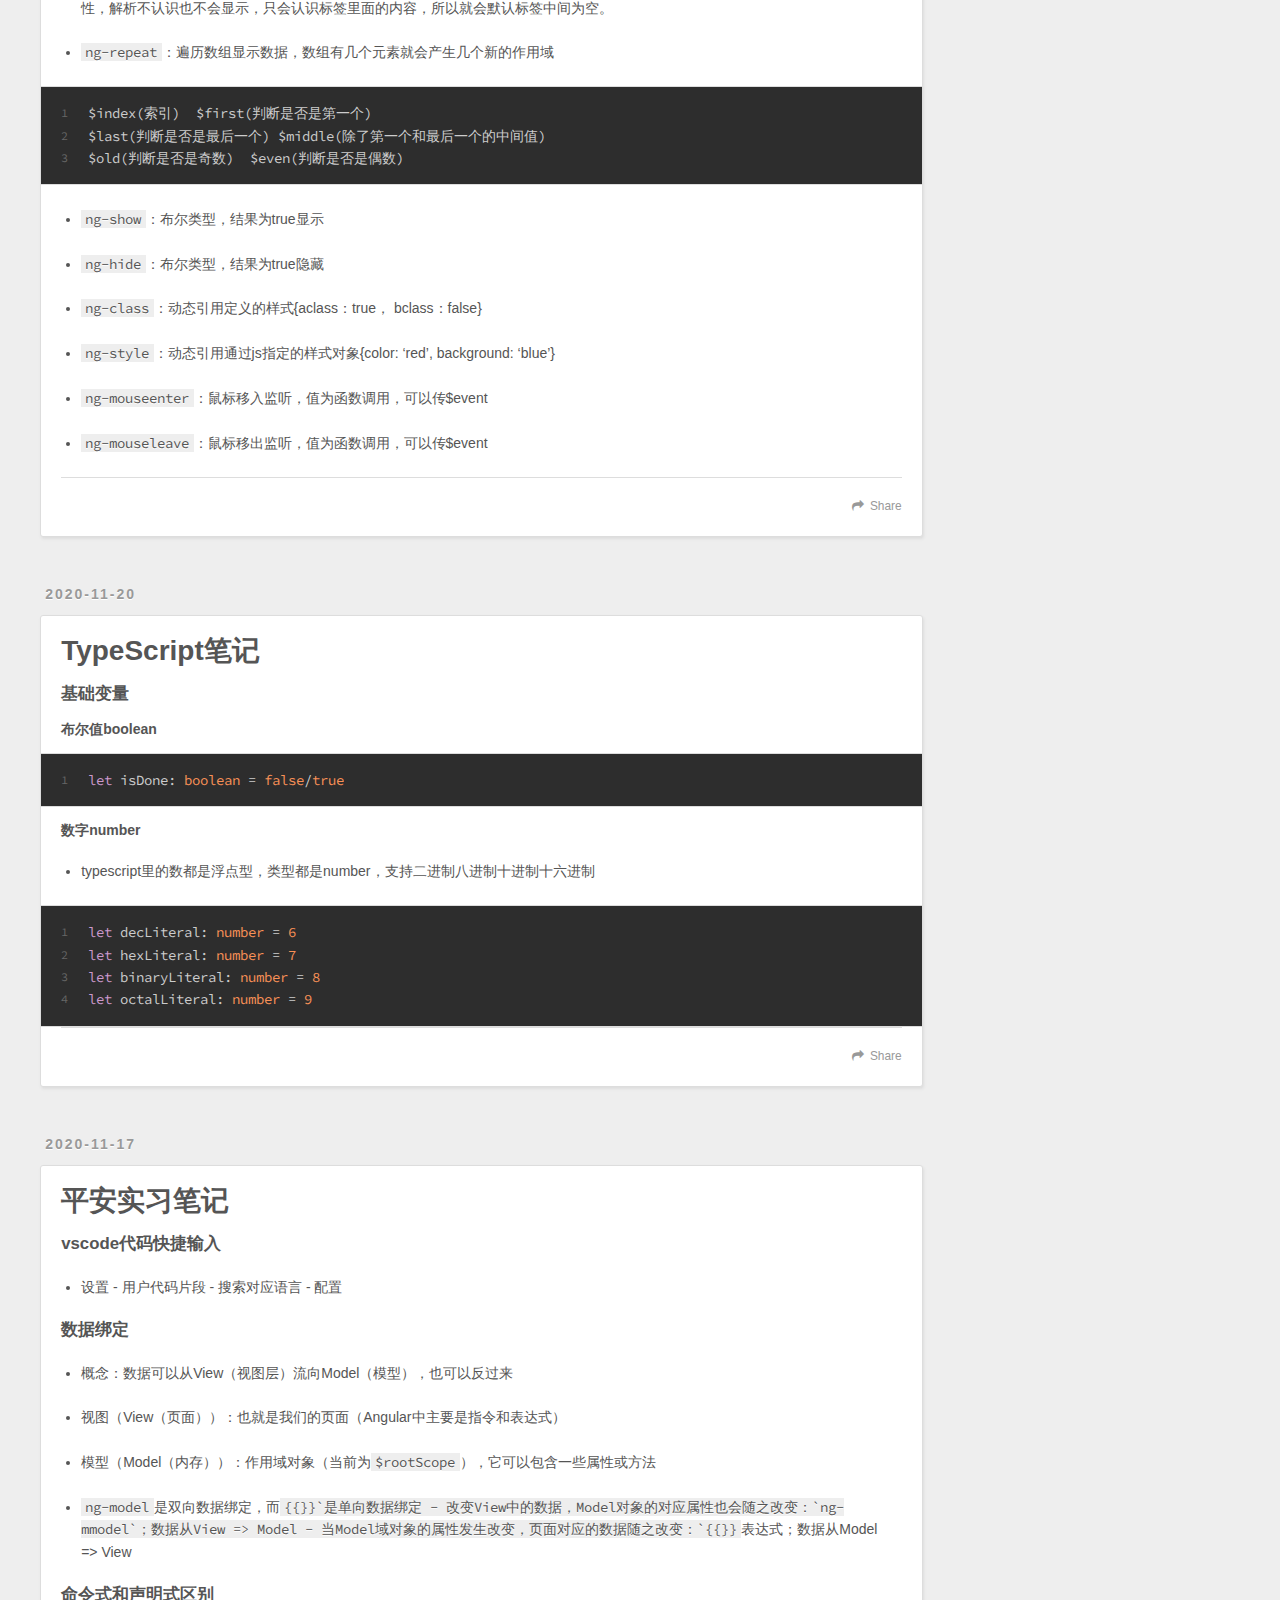
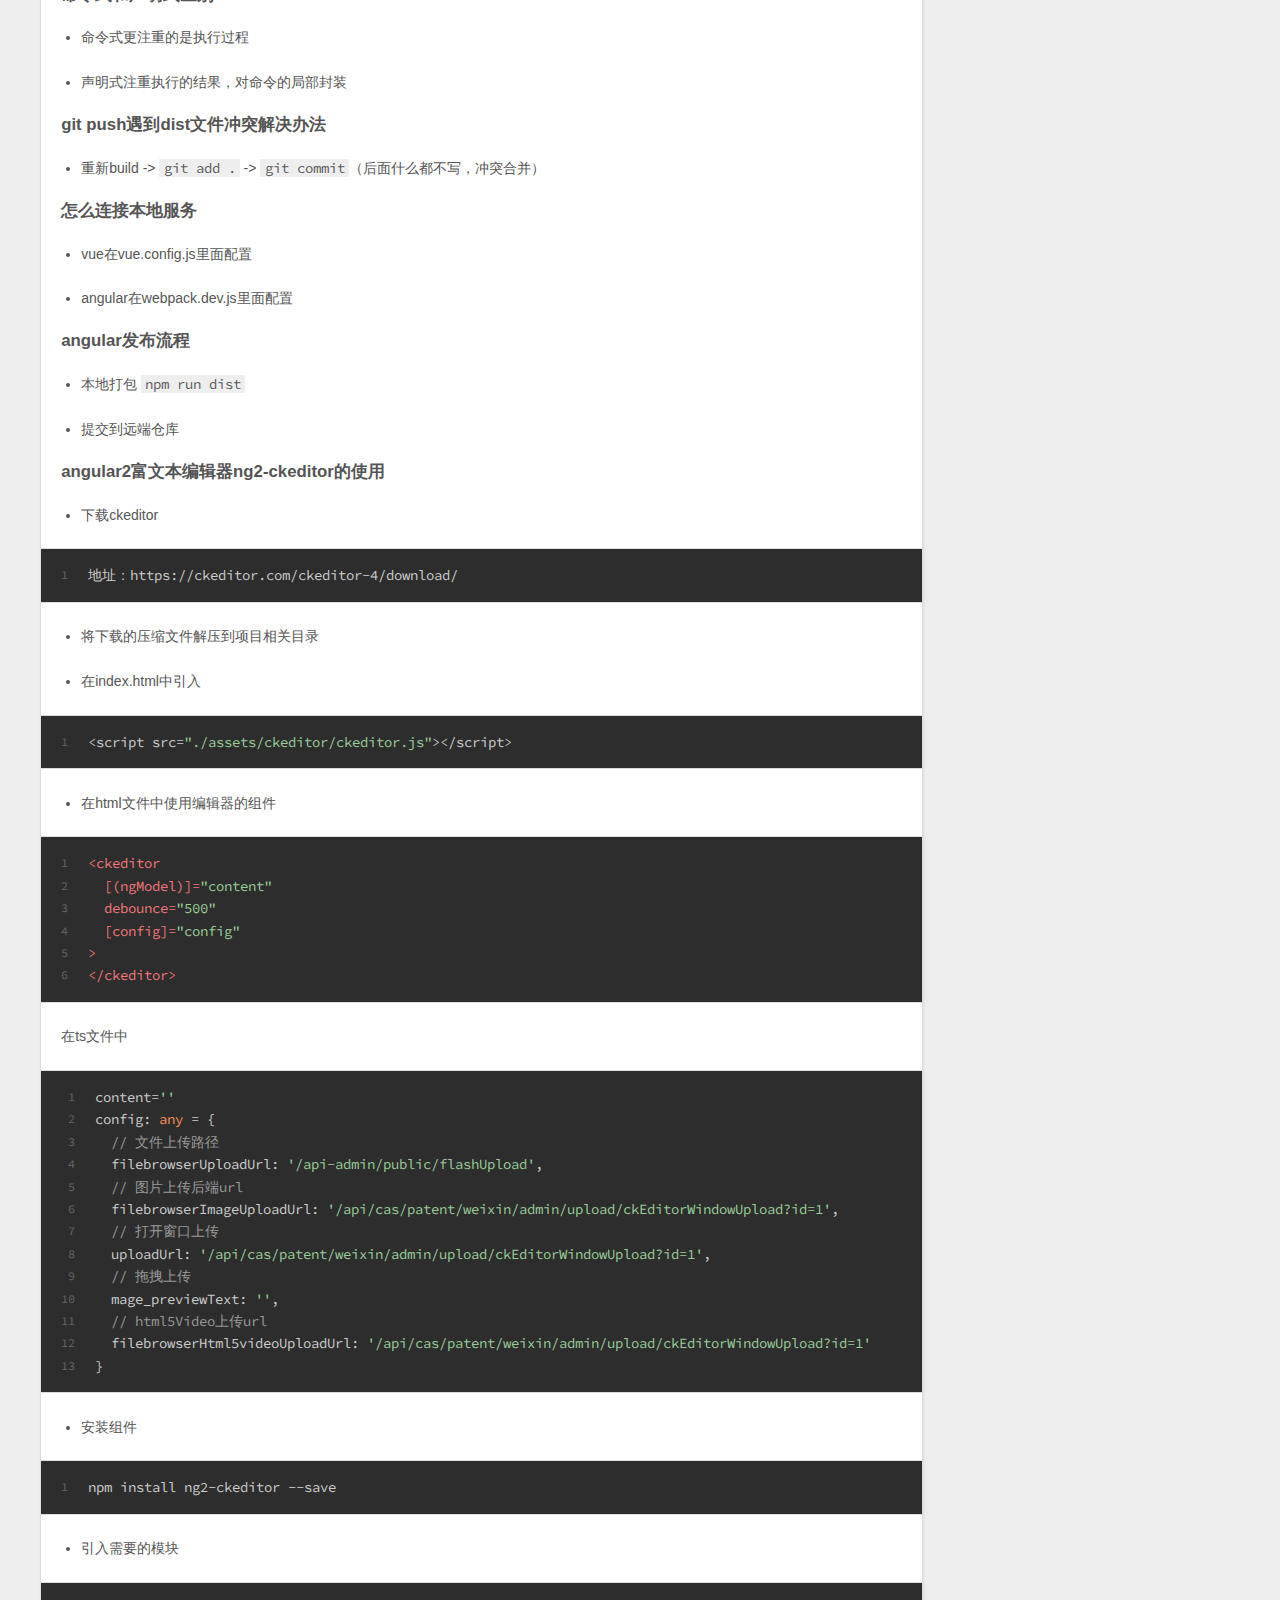
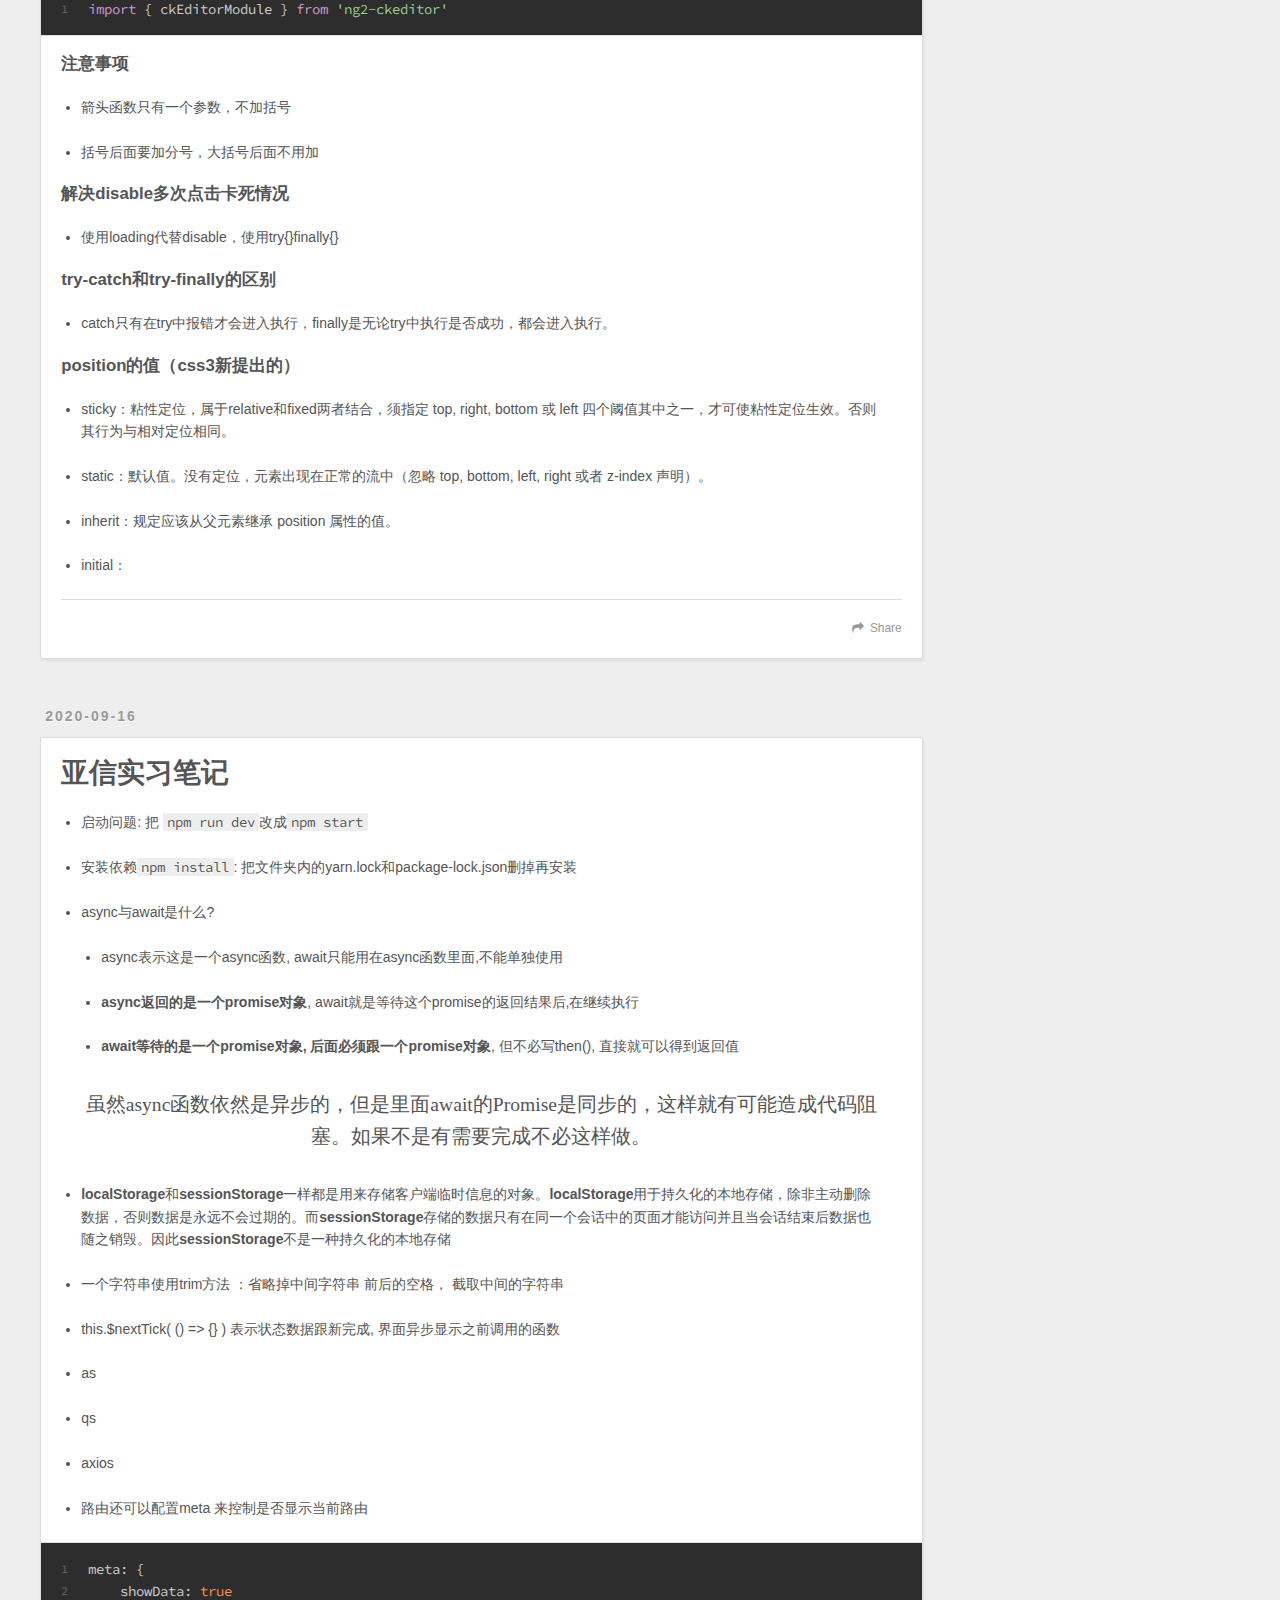
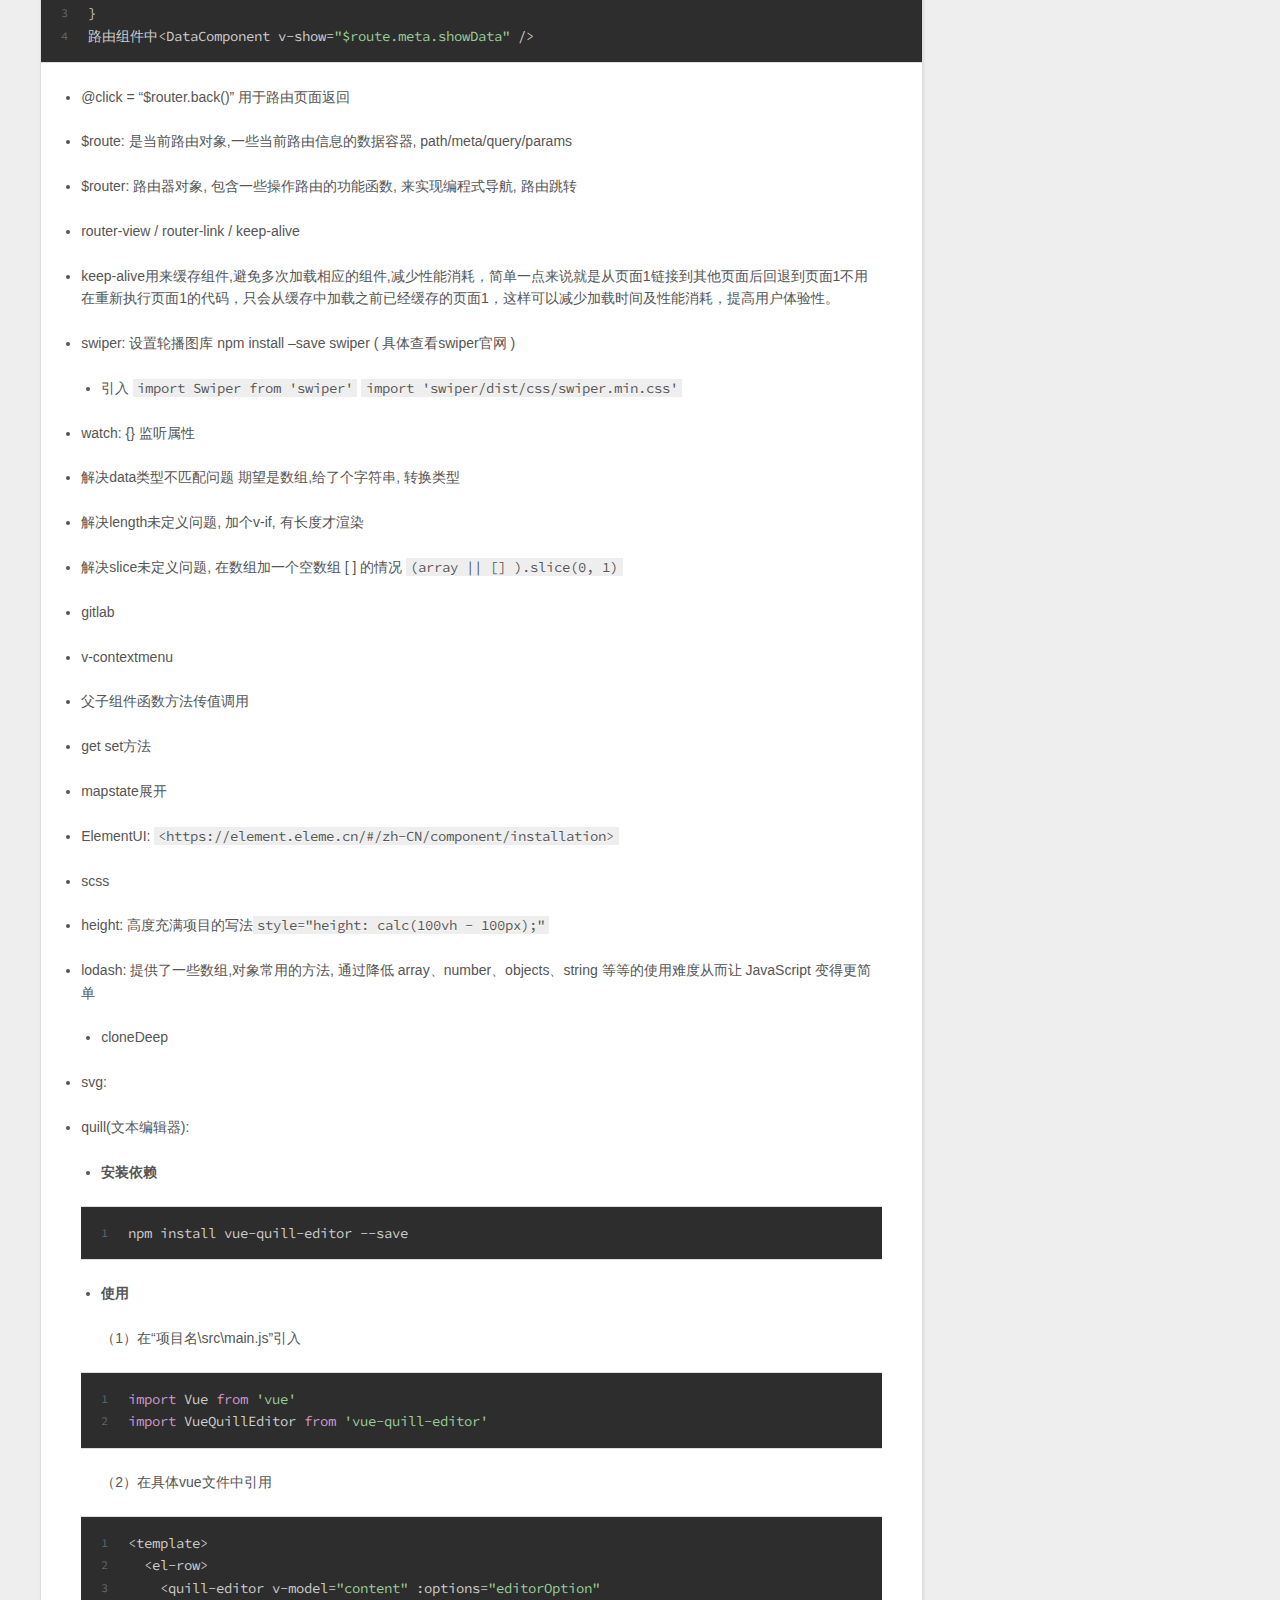
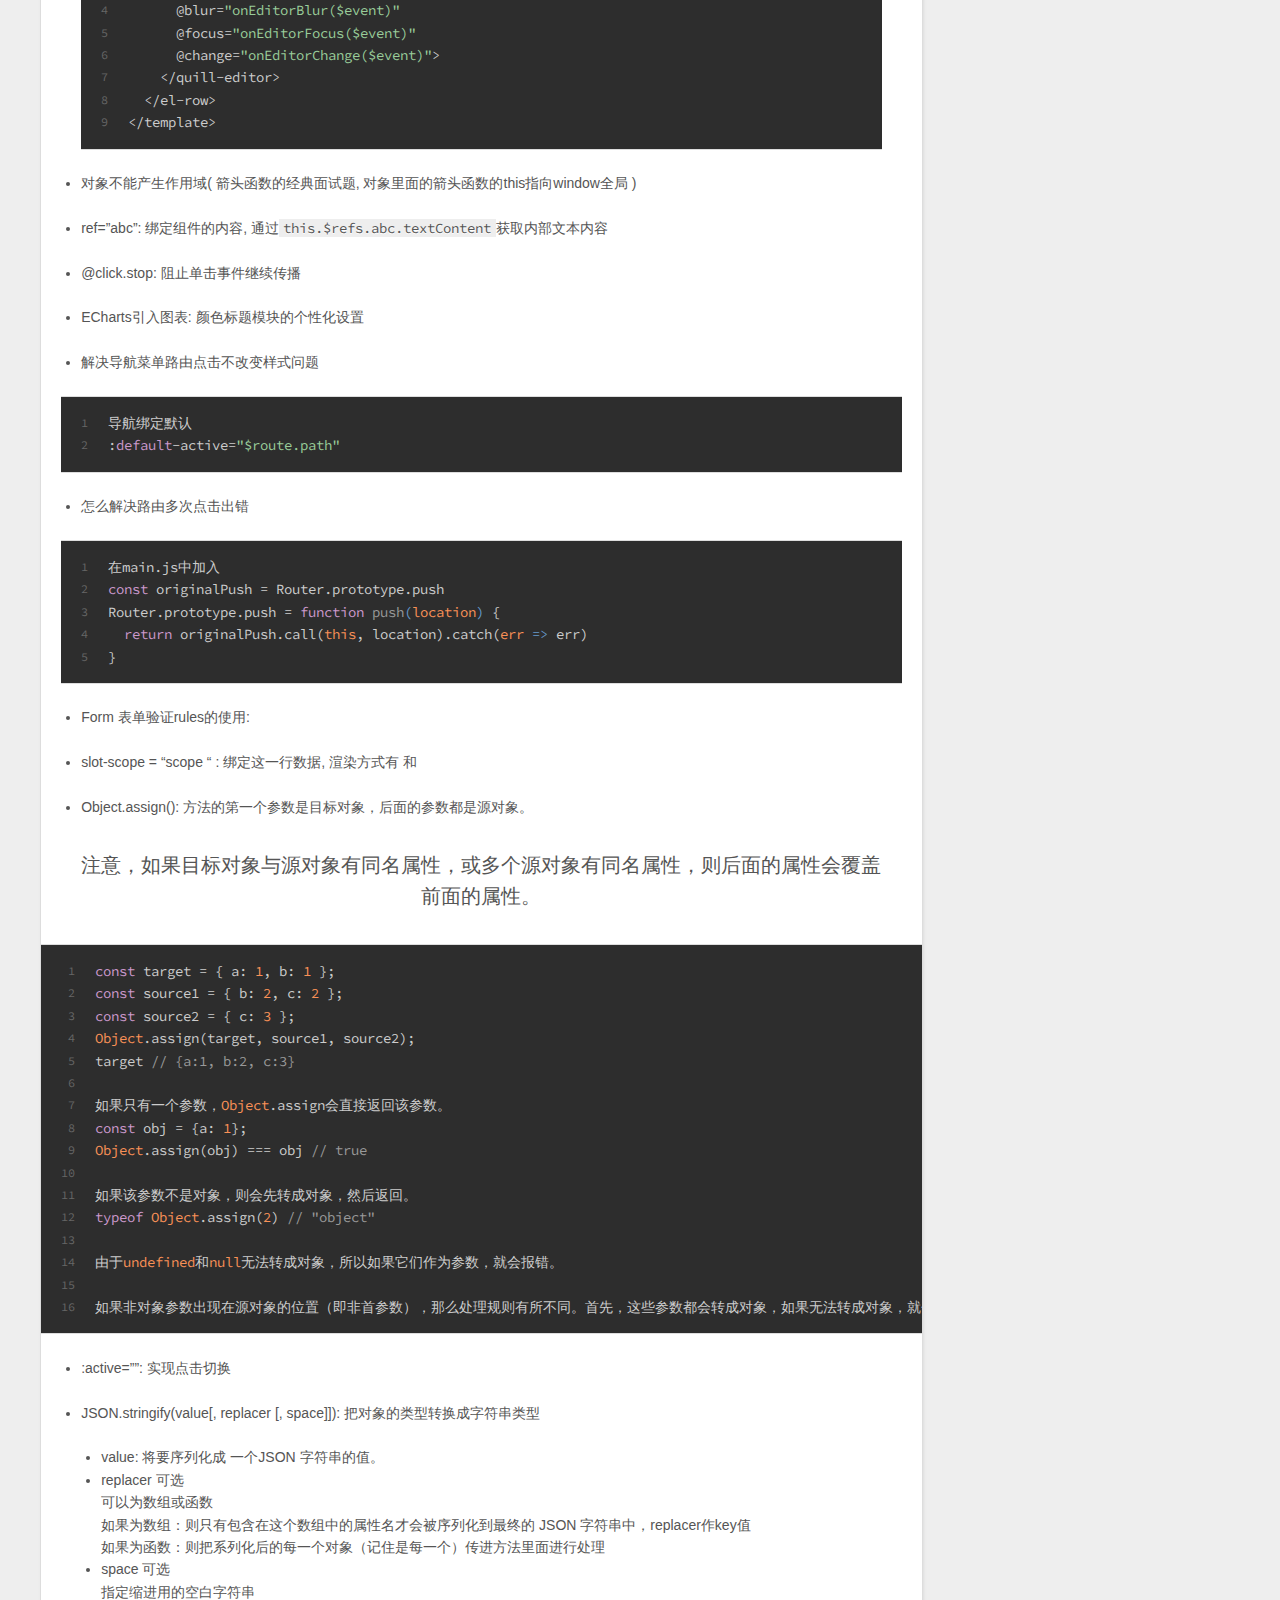
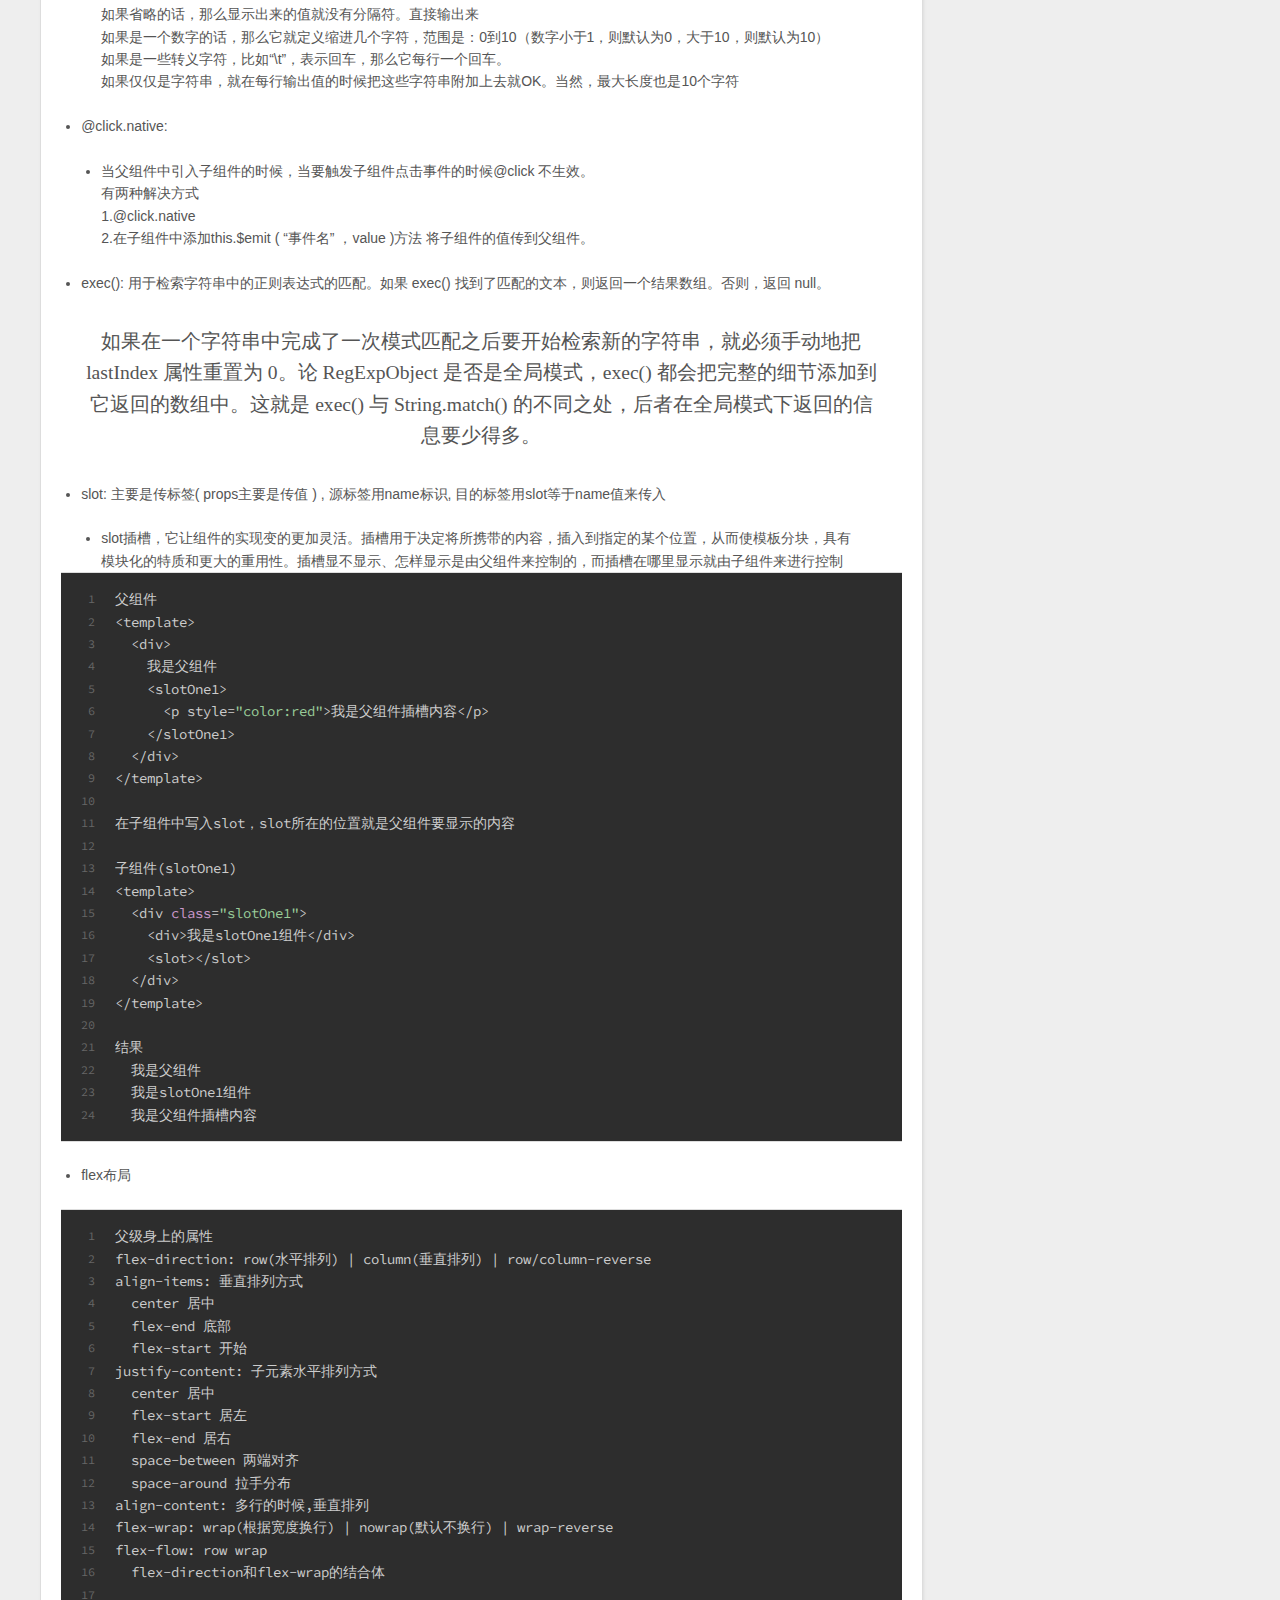
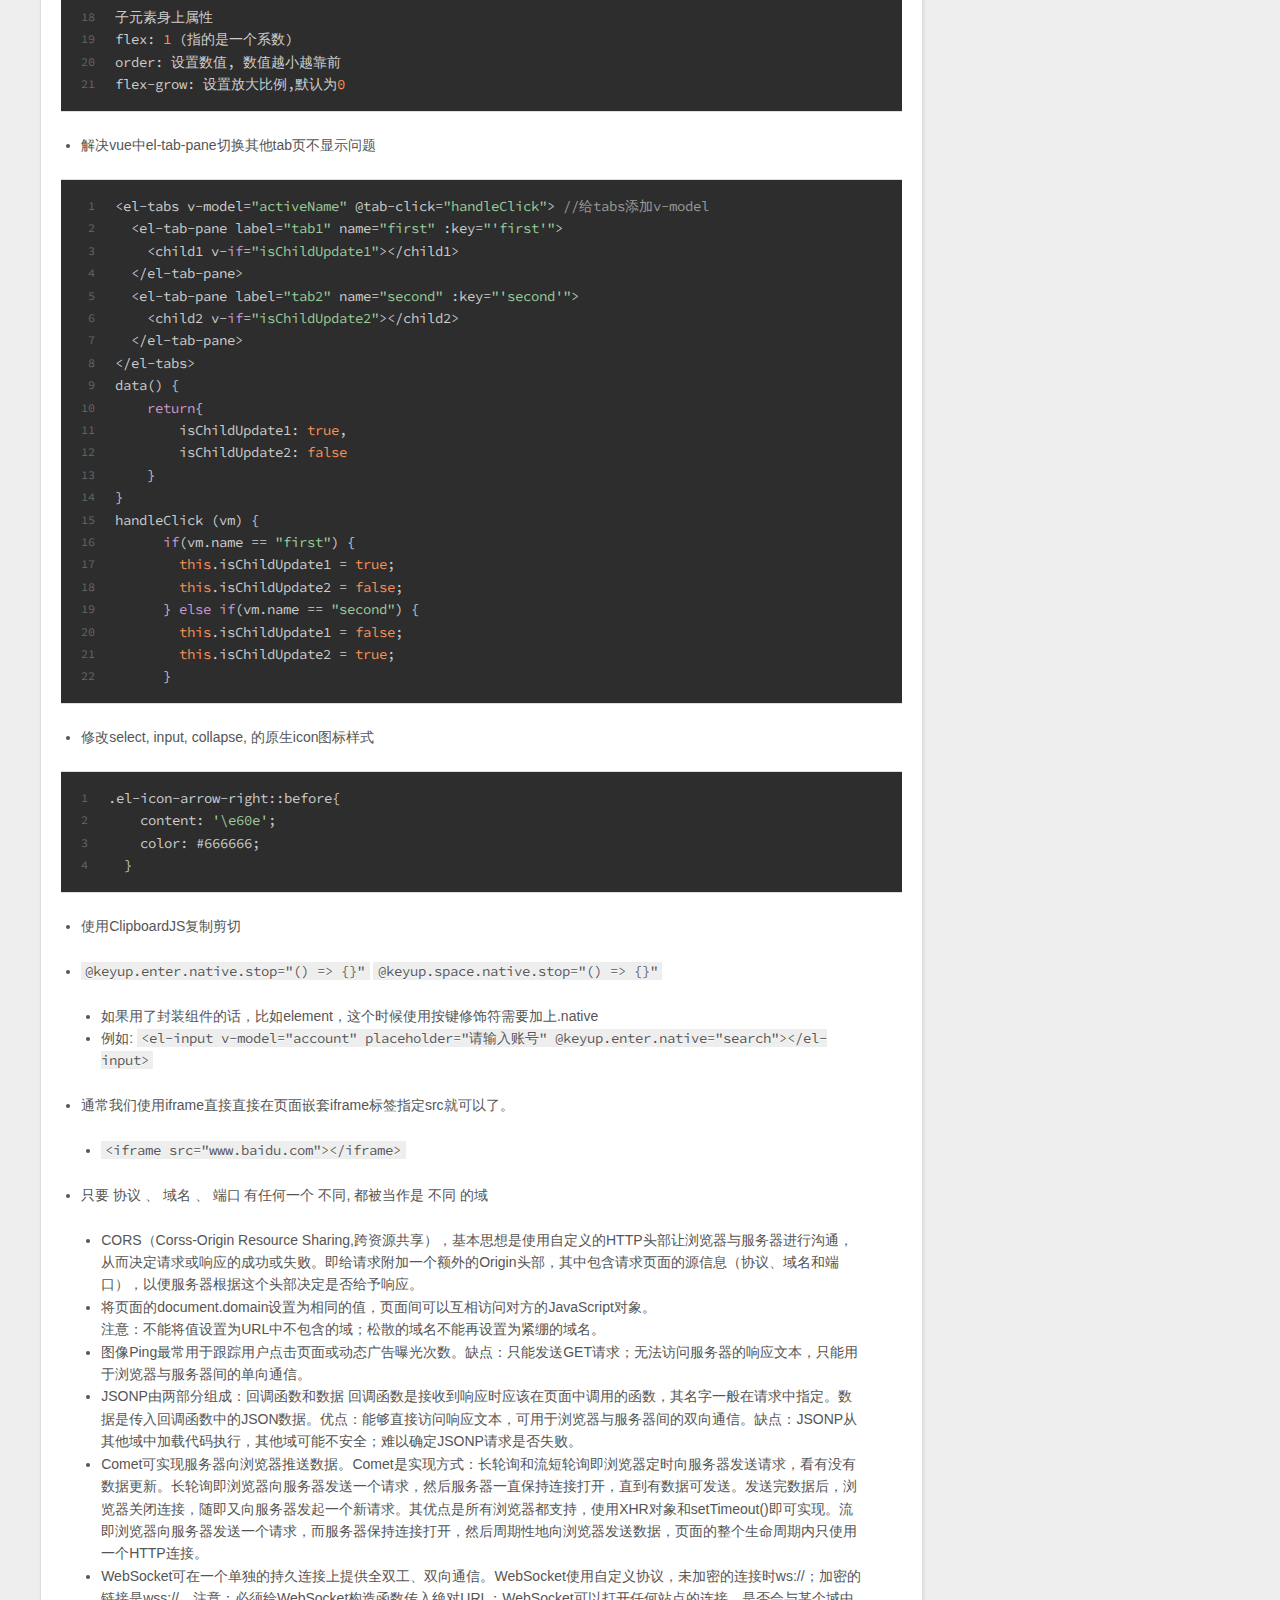
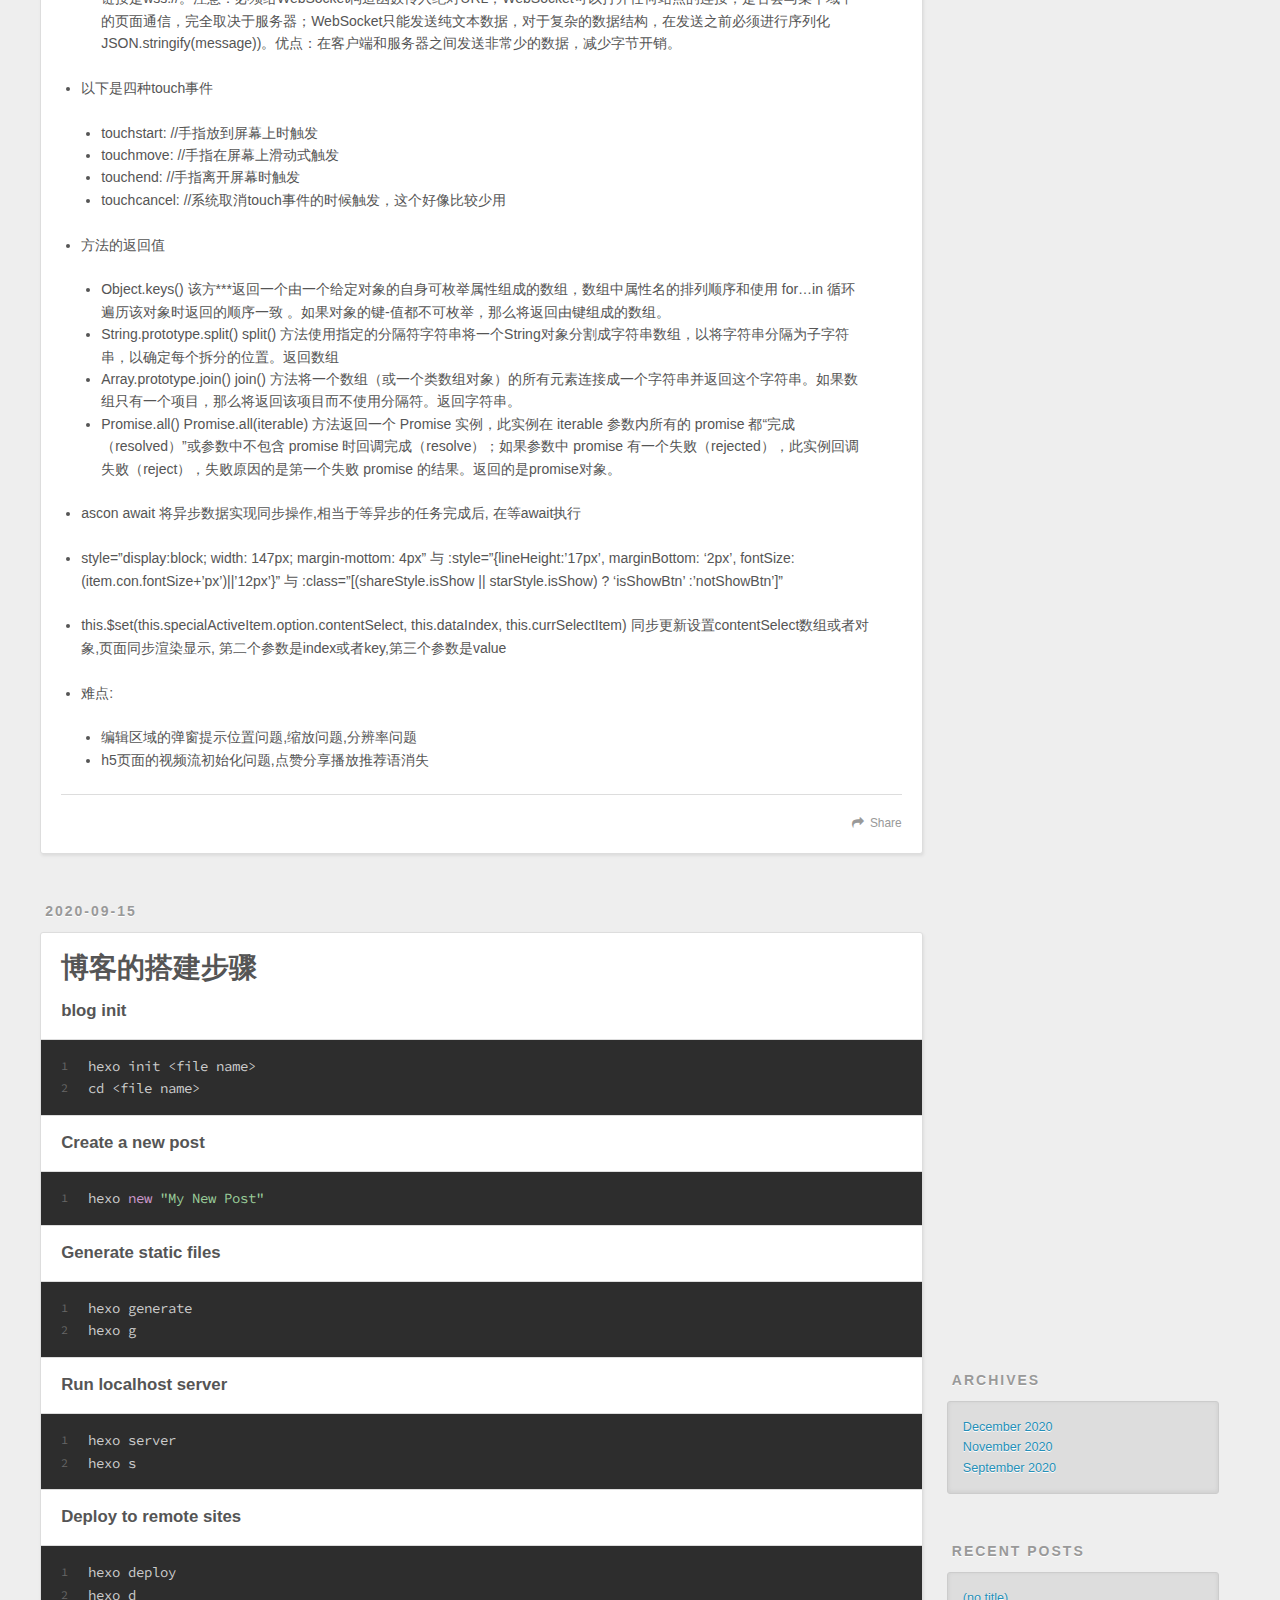
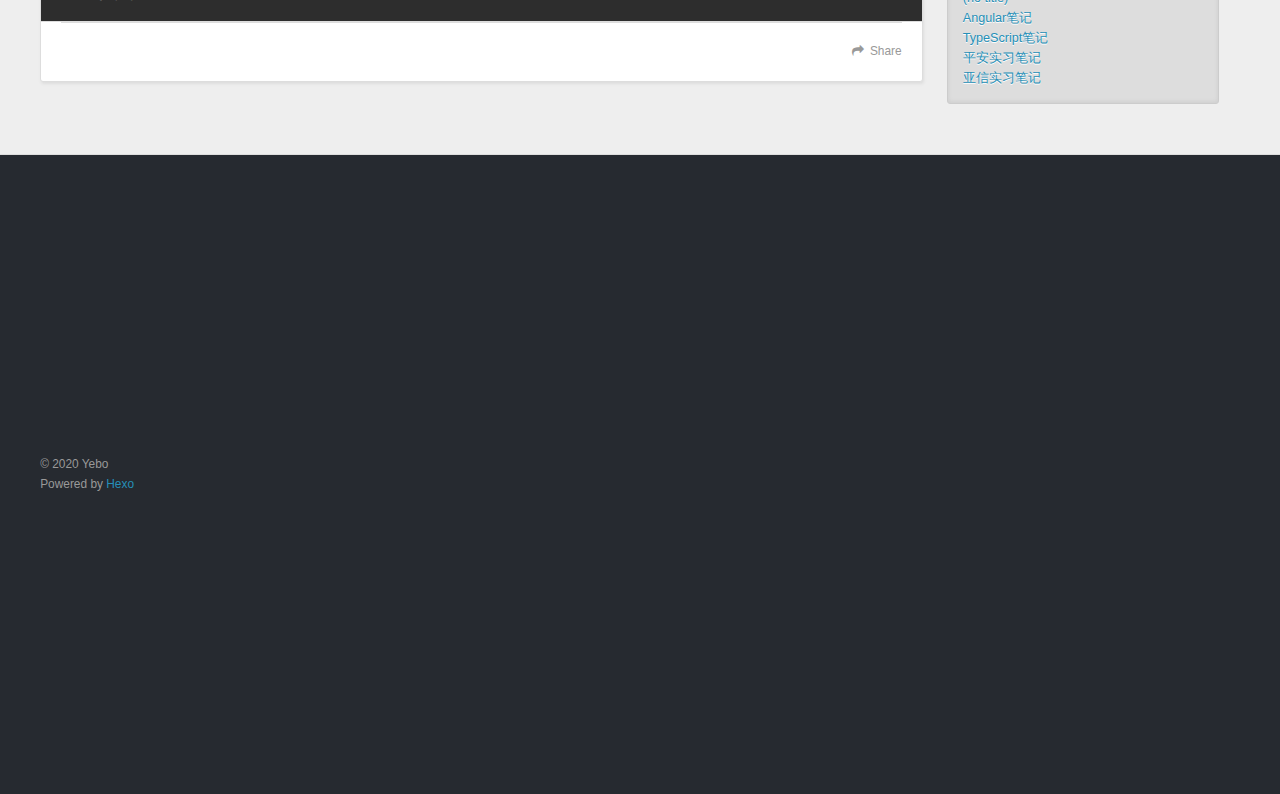
==== commit c5c7344b: "Site updated: 2020-12-15 14:35:07" ====
--- a/index.html
+++ b/index.html
@@ -64,6 +64,32 @@
       <div class="outer">
         <section id="main">
   
+    <article id="post-Vue学习笔记" class="article article-type-post" itemscope itemprop="blogPost">
+  <div class="article-meta">
+    <a href="/2020/12/15/Vue%E5%AD%A6%E4%B9%A0%E7%AC%94%E8%AE%B0/" class="article-date">
+  <time datetime="2020-12-15T03:48:33.846Z" itemprop="datePublished">2020-12-15</time>
+</a>
+    
+  </div>
+  <div class="article-inner">
+    
+    
+    <div class="article-entry" itemprop="articleBody">
+      
+        
+      
+    </div>
+    <footer class="article-footer">
+      <a data-url="https://fish1010.github.io/2020/12/15/Vue%E5%AD%A6%E4%B9%A0%E7%AC%94%E8%AE%B0/" data-id="ckipkzn0z0000q4tra8t3faci" class="article-share-link">Share</a>
+      
+      
+    </footer>
+  </div>
+  
+</article>
+
+
+  
     <article id="post-Angular笔记" class="article article-type-post" itemscope itemprop="blogPost">
   <div class="article-meta">
     <a href="/2020/11/20/Angular%E7%AC%94%E8%AE%B0/" class="article-date">
@@ -286,6 +312,29 @@
 <li>引入需要的模块</li>
 </ul>
 <figure class="highlight js"><table><tr><td class="gutter"><pre><span class="line">1</span><br></pre></td><td class="code"><pre><span class="line"><span class="keyword">import</span> &#123; ckEditorModule &#125; <span class="keyword">from</span> <span class="string">&#x27;ng2-ckeditor&#x27;</span></span><br></pre></td></tr></table></figure>
+
+<h4 id="注意事项"><a href="#注意事项" class="headerlink" title="注意事项"></a>注意事项</h4><ul>
+<li><p>箭头函数只有一个参数，不加括号</p>
+</li>
+<li><p>括号后面要加分号，大括号后面不用加</p>
+</li>
+</ul>
+<h4 id="解决disable多次点击卡死情况"><a href="#解决disable多次点击卡死情况" class="headerlink" title="解决disable多次点击卡死情况"></a>解决disable多次点击卡死情况</h4><ul>
+<li>使用loading代替disable，使用try{}finally{}</li>
+</ul>
+<h4 id="try-catch和try-finally的区别"><a href="#try-catch和try-finally的区别" class="headerlink" title="try-catch和try-finally的区别"></a>try-catch和try-finally的区别</h4><ul>
+<li>catch只有在try中报错才会进入执行，finally是无论try中执行是否成功，都会进入执行。</li>
+</ul>
+<h4 id="position的值（css3新提出的）"><a href="#position的值（css3新提出的）" class="headerlink" title="position的值（css3新提出的）"></a>position的值（css3新提出的）</h4><ul>
+<li><p>sticky：粘性定位，属于relative和fixed两者结合，须指定 top, right, bottom 或 left 四个阈值其中之一，才可使粘性定位生效。否则其行为与相对定位相同。</p>
+</li>
+<li><p>static：默认值。没有定位，元素出现在正常的流中（忽略 top, bottom, left, right 或者 z-index 声明）。</p>
+</li>
+<li><p>inherit：规定应该从父元素继承 position 属性的值。</p>
+</li>
+<li><p>initial：</p>
+</li>
+</ul>
 
       
     </div>
@@ -612,7 +661,7 @@
   <div class="widget-wrap">
     <h3 class="widget-title">Archives</h3>
     <div class="widget">
-      <ul class="archive-list"><li class="archive-list-item"><a class="archive-list-link" href="/archives/2020/11/">November 2020</a></li><li class="archive-list-item"><a class="archive-list-link" href="/archives/2020/09/">September 2020</a></li></ul>
+      <ul class="archive-list"><li class="archive-list-item"><a class="archive-list-link" href="/archives/2020/12/">December 2020</a></li><li class="archive-list-item"><a class="archive-list-link" href="/archives/2020/11/">November 2020</a></li><li class="archive-list-item"><a class="archive-list-link" href="/archives/2020/09/">September 2020</a></li></ul>
     </div>
   </div>
 
@@ -625,6 +674,10 @@
       <ul>
         
           <li>
+            <a href="/2020/12/15/Vue%E5%AD%A6%E4%B9%A0%E7%AC%94%E8%AE%B0/">(no title)</a>
+          </li>
+        
+          <li>
             <a href="/2020/11/20/Angular%E7%AC%94%E8%AE%B0/">Angular笔记</a>
           </li>
         
@@ -638,10 +691,6 @@
         
           <li>
             <a href="/2020/09/16/%E4%BA%9A%E4%BF%A1%E5%AE%9E%E4%B9%A0%E8%AE%B0%E5%BD%95/">亚信实习笔记</a>
-          </li>
-        
-          <li>
-            <a href="/2020/09/15/%E5%8D%9A%E5%AE%A2%E6%90%AD%E5%BB%BA%E7%AC%94%E8%AE%B0/">博客的搭建步骤</a>
           </li>
         
       </ul>
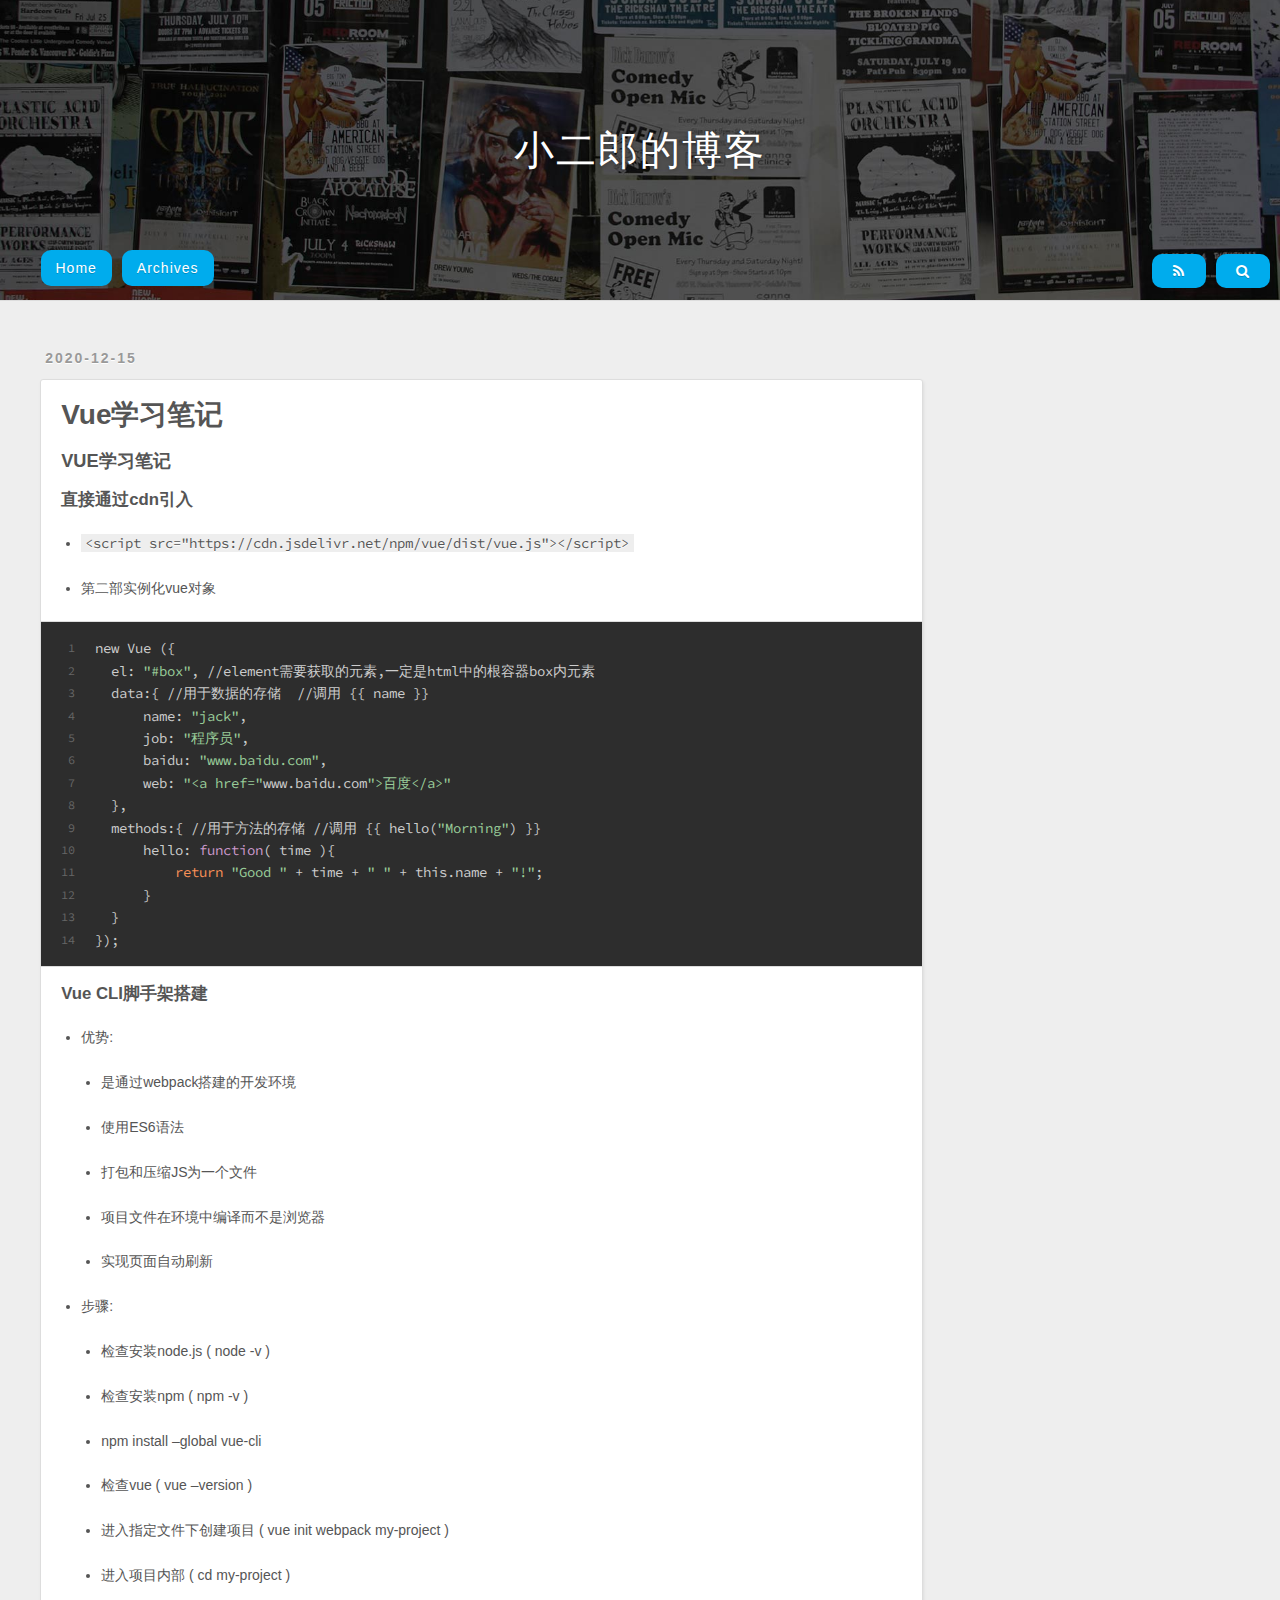
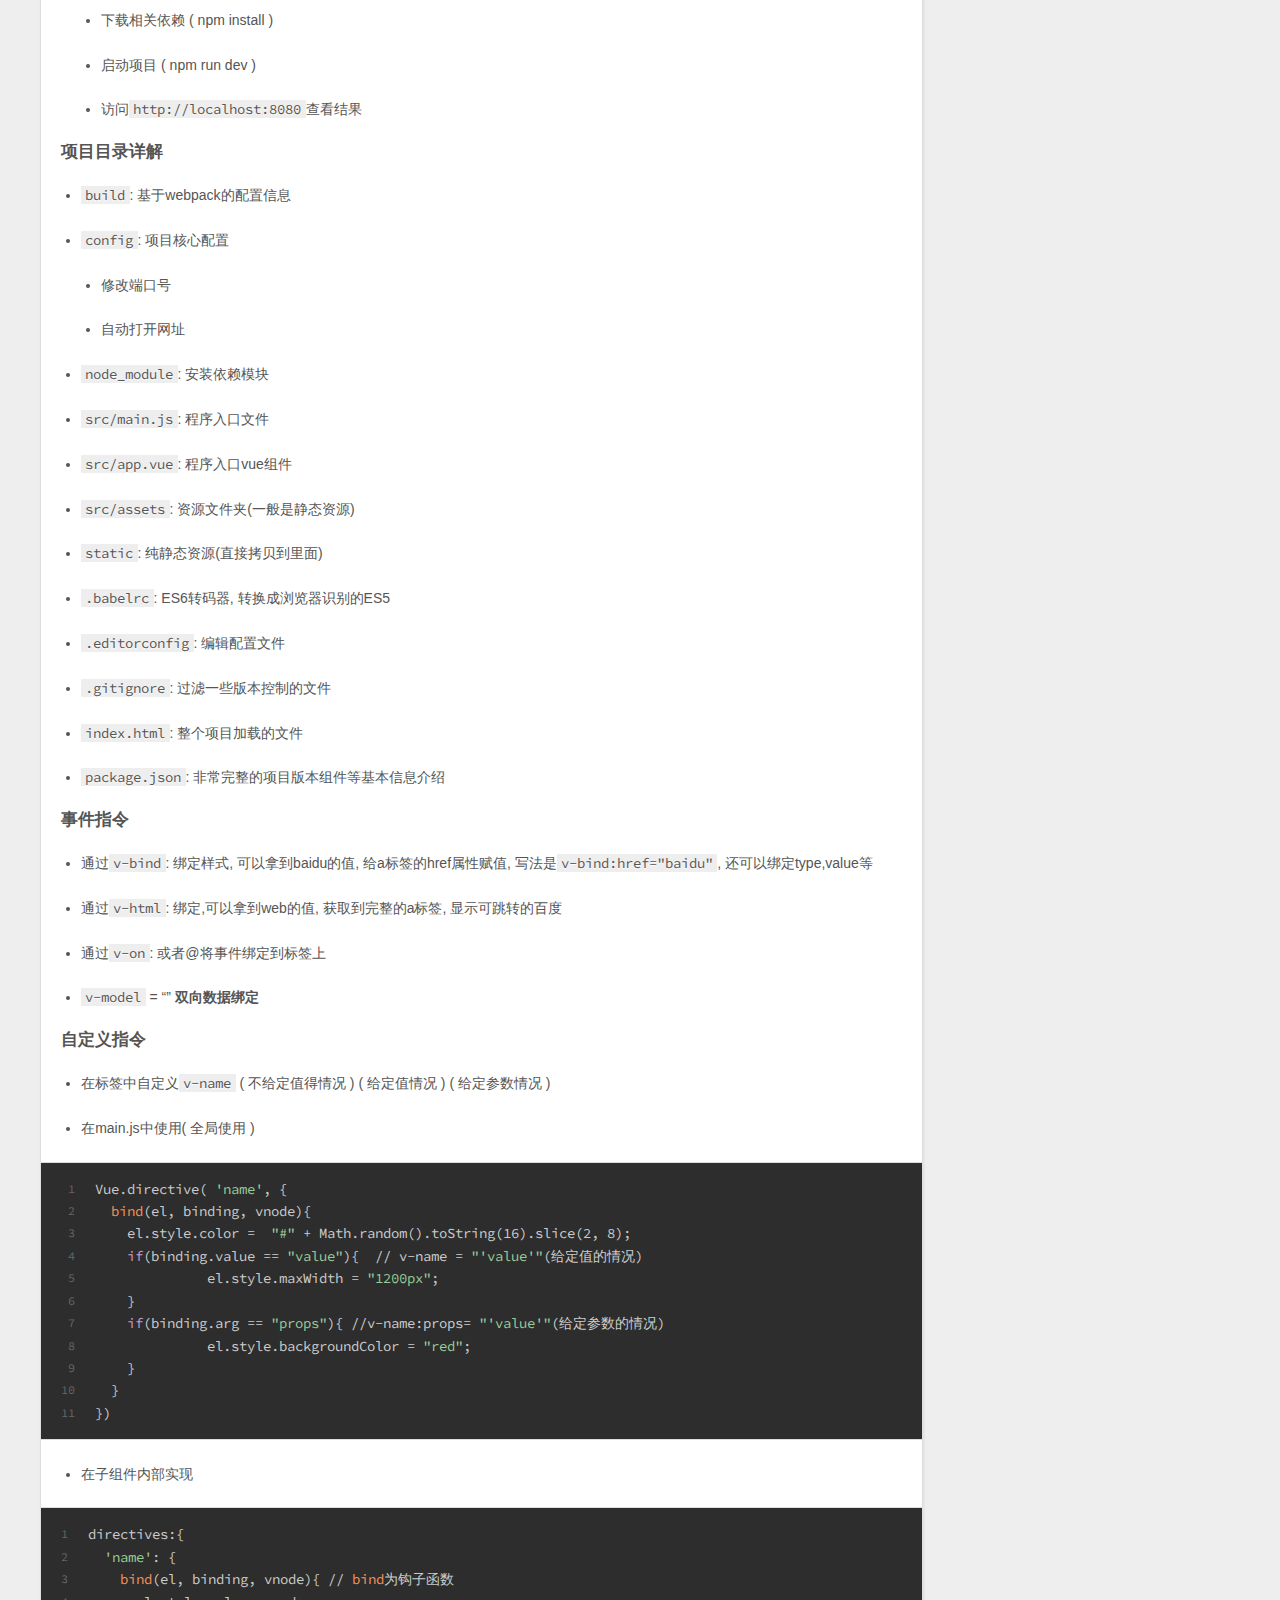
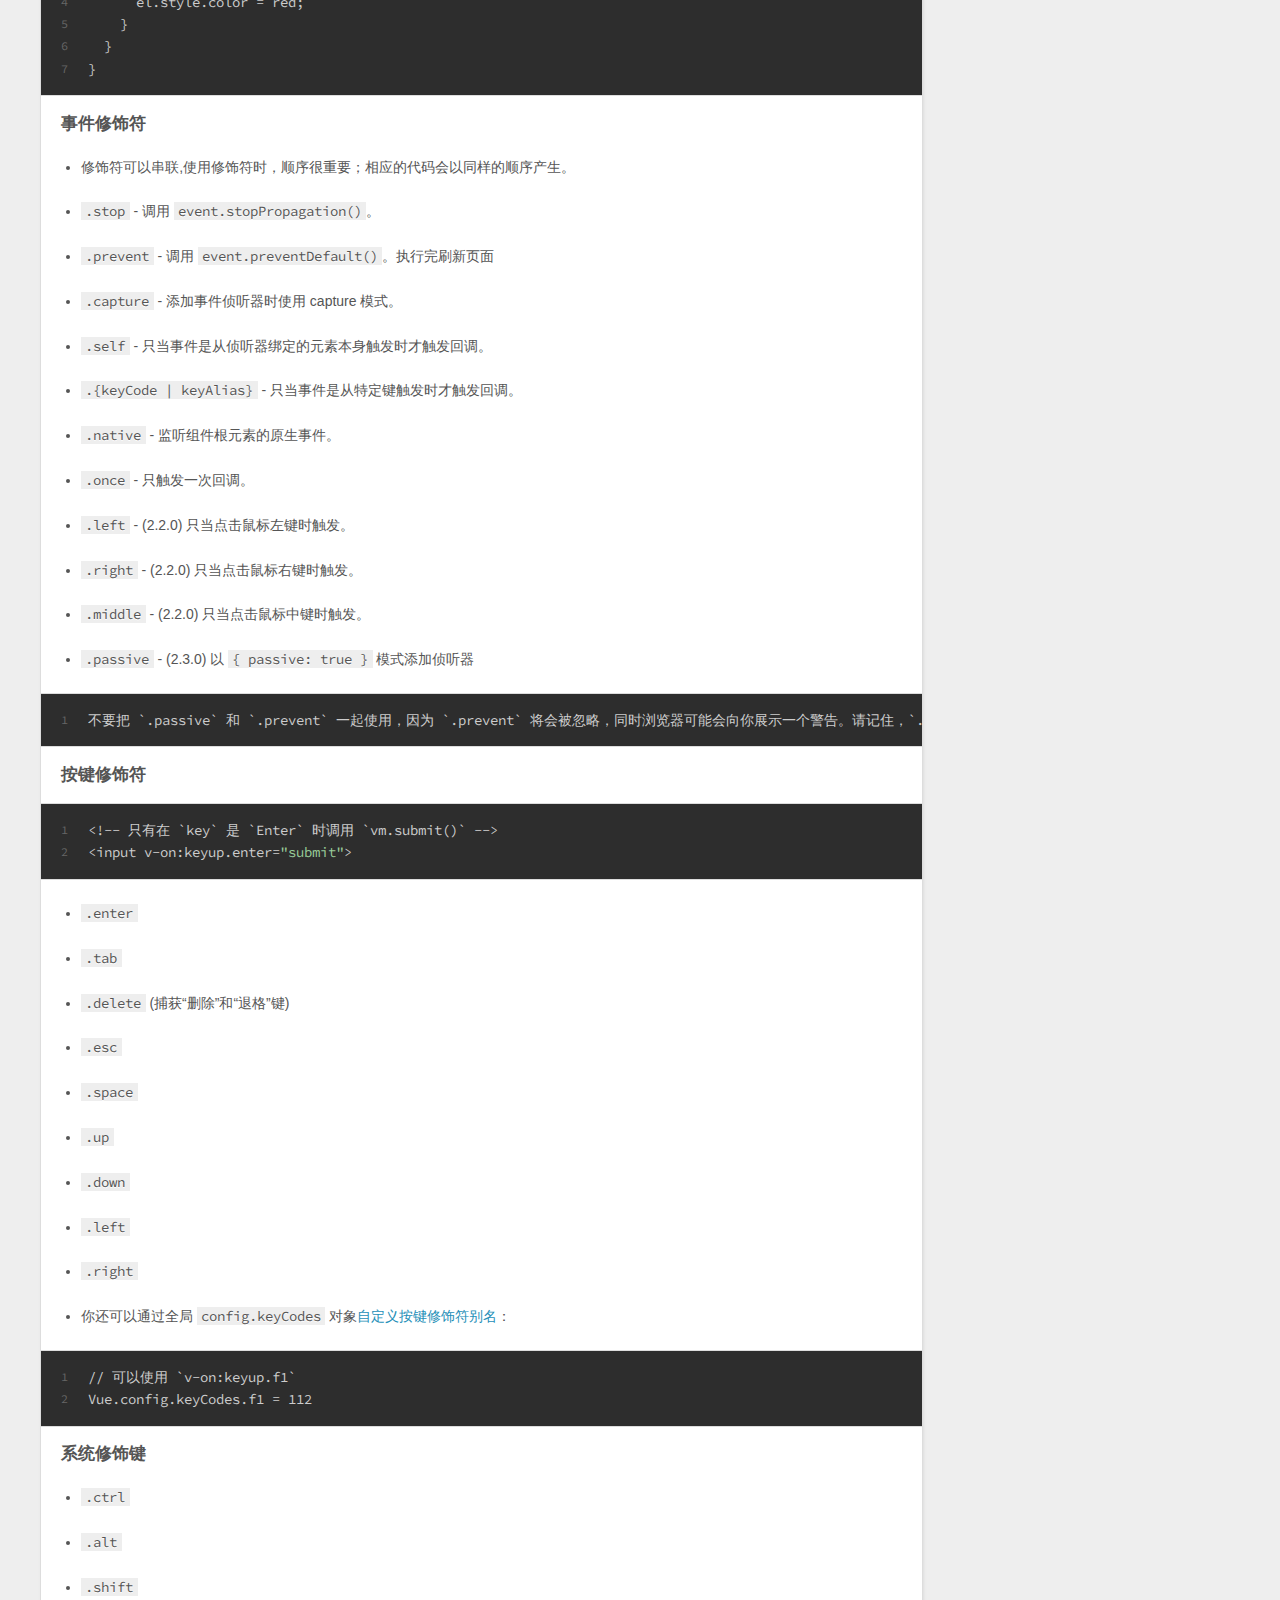
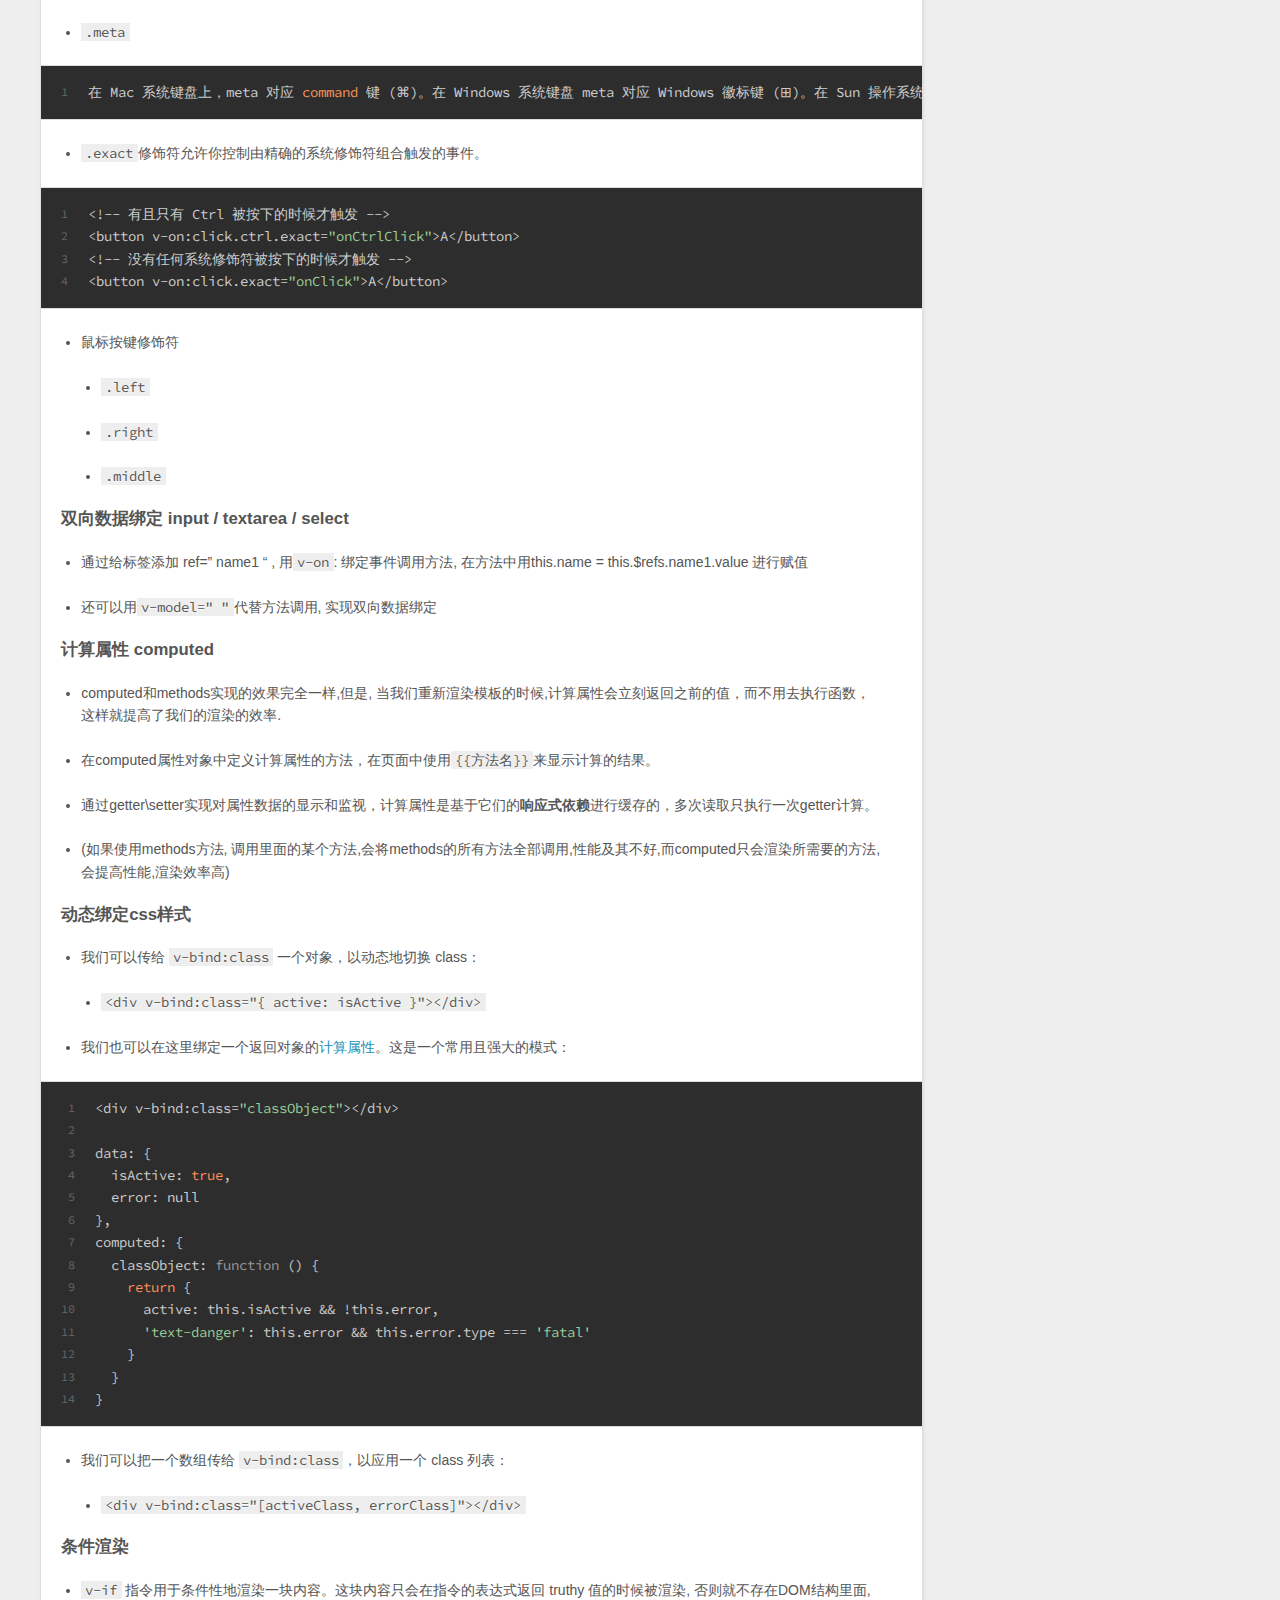
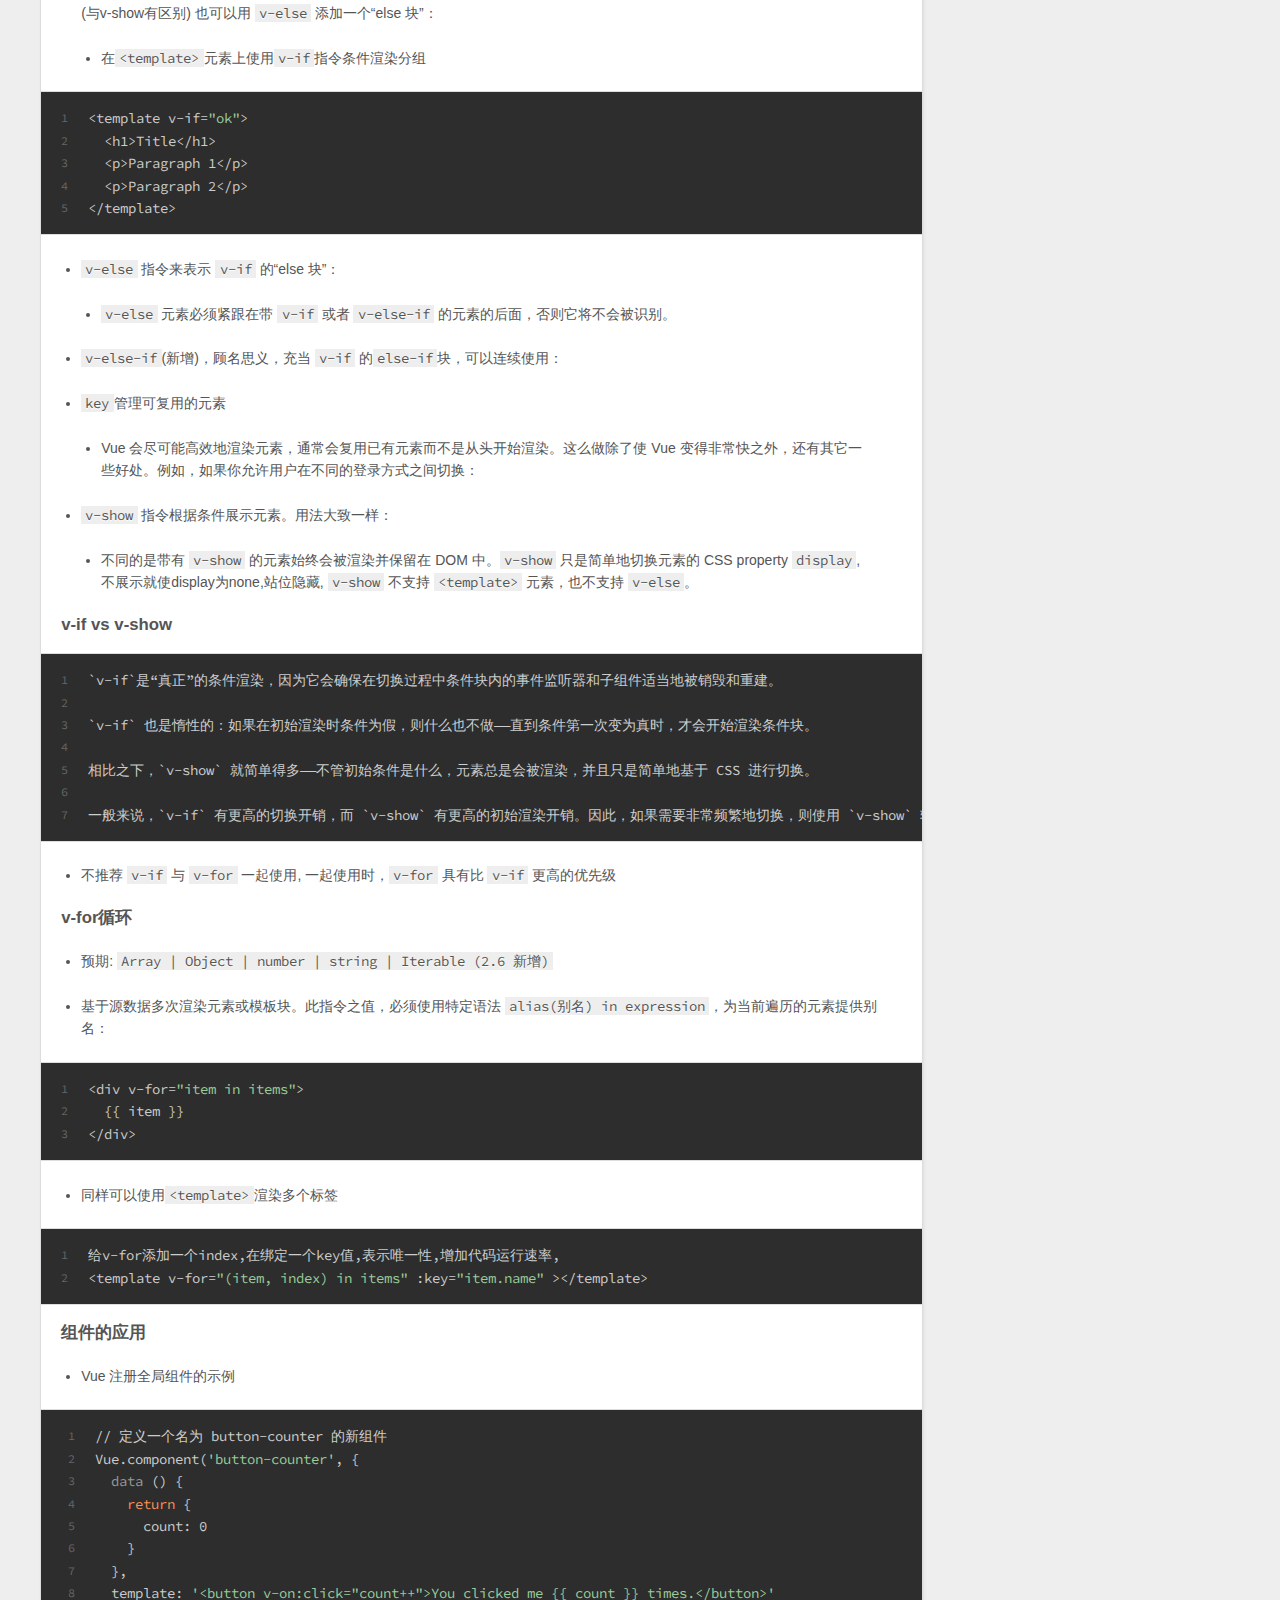
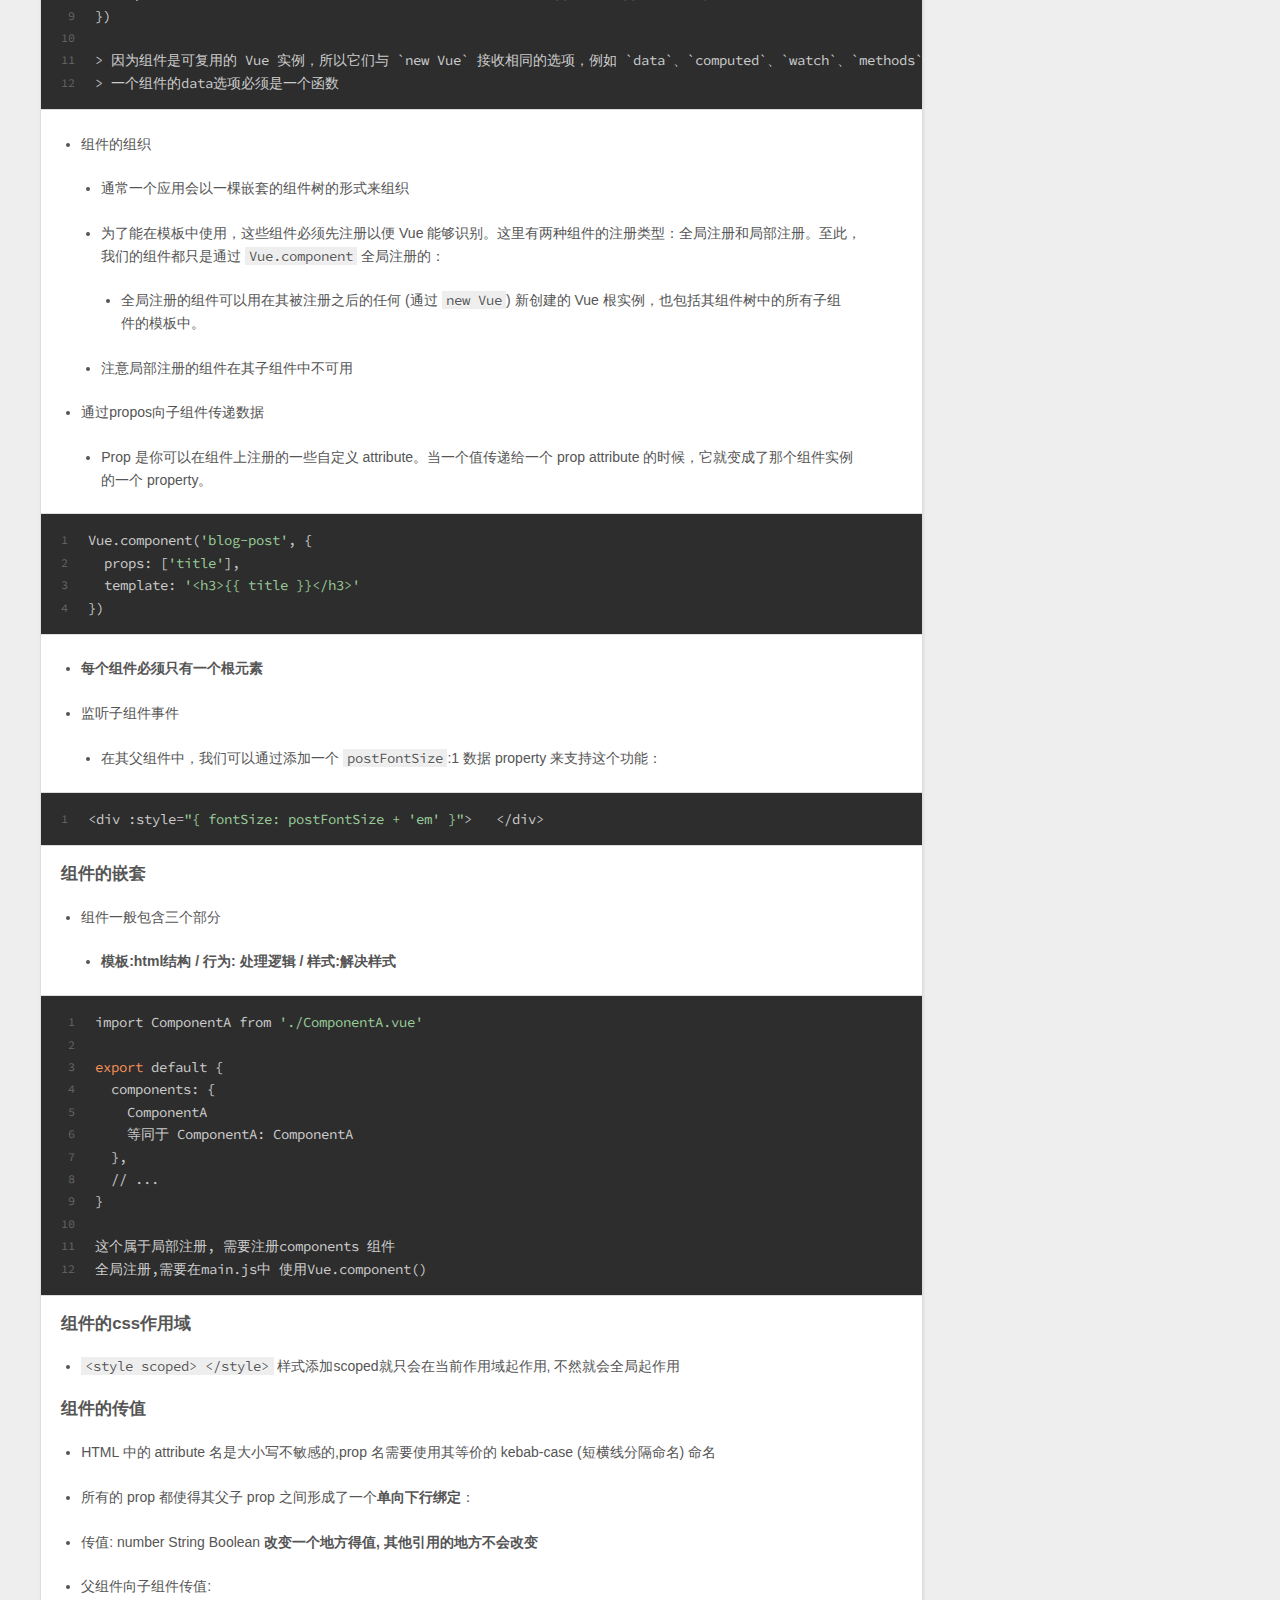
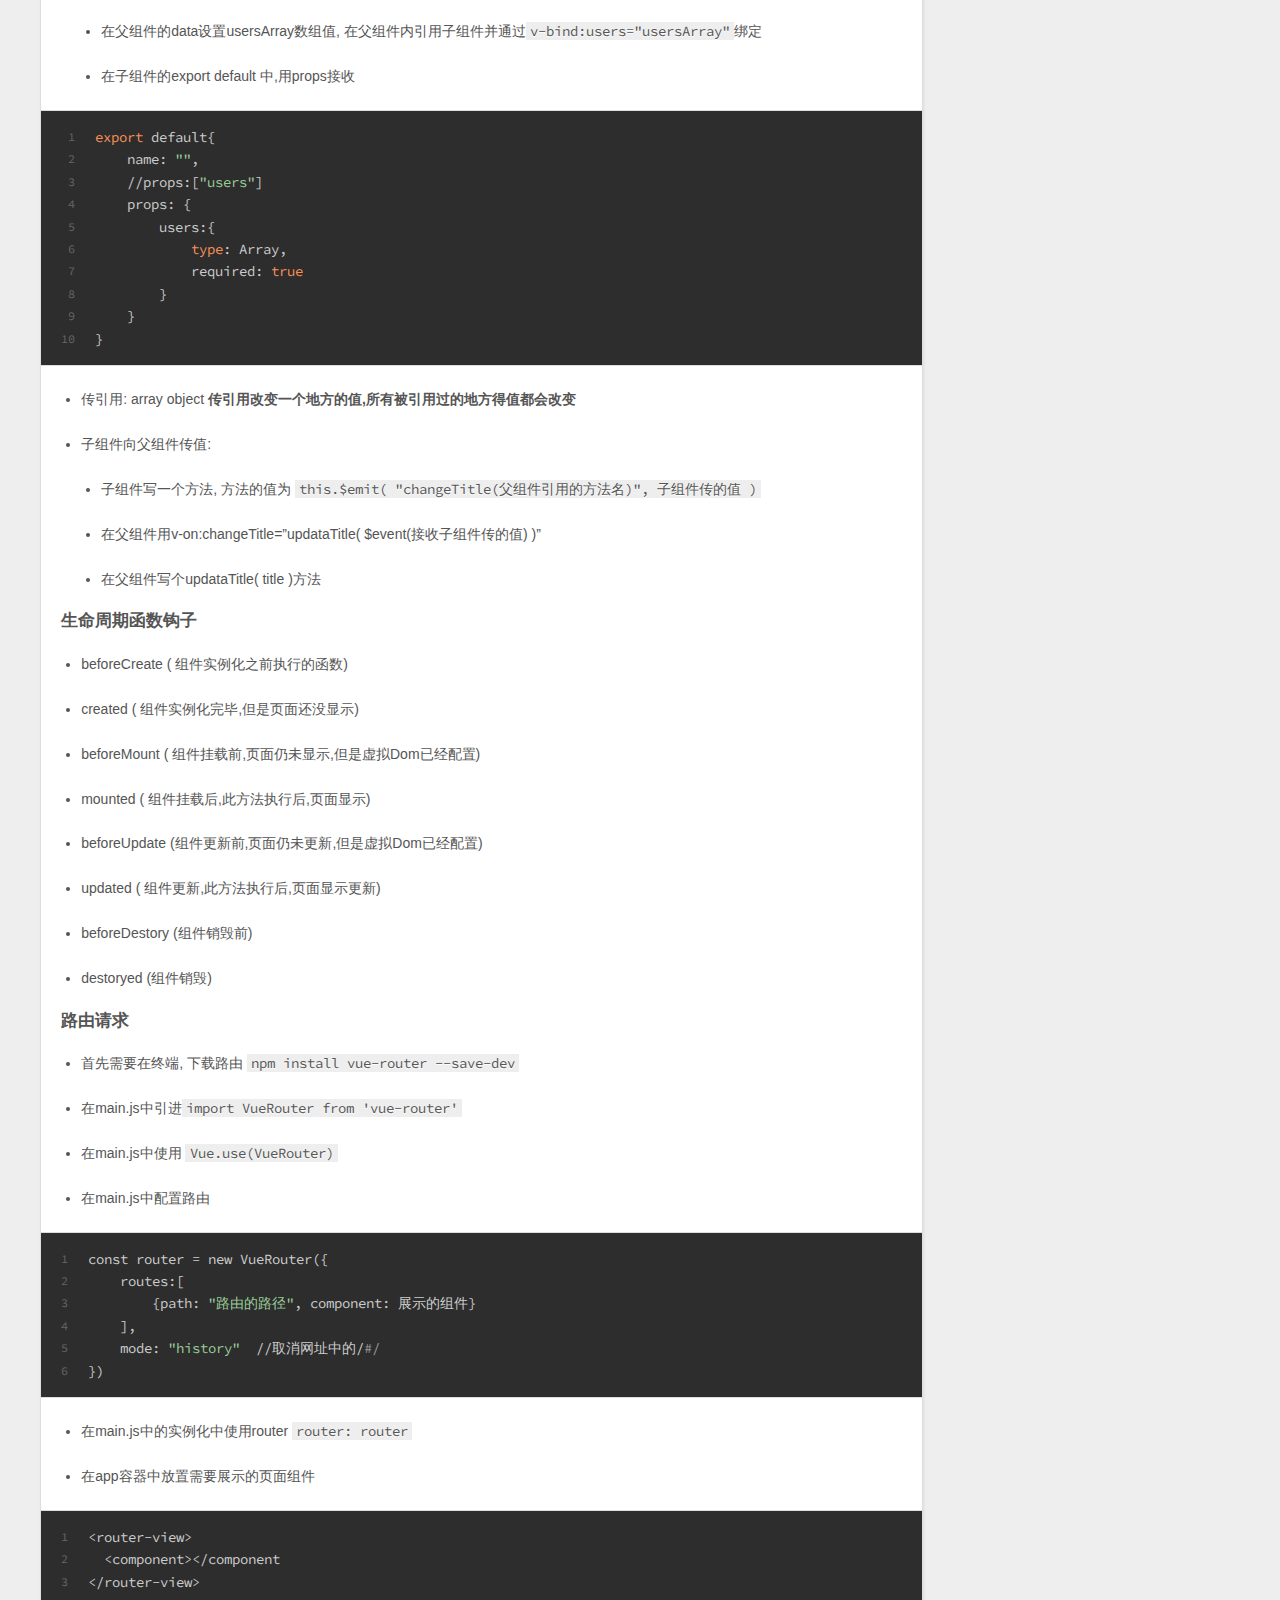
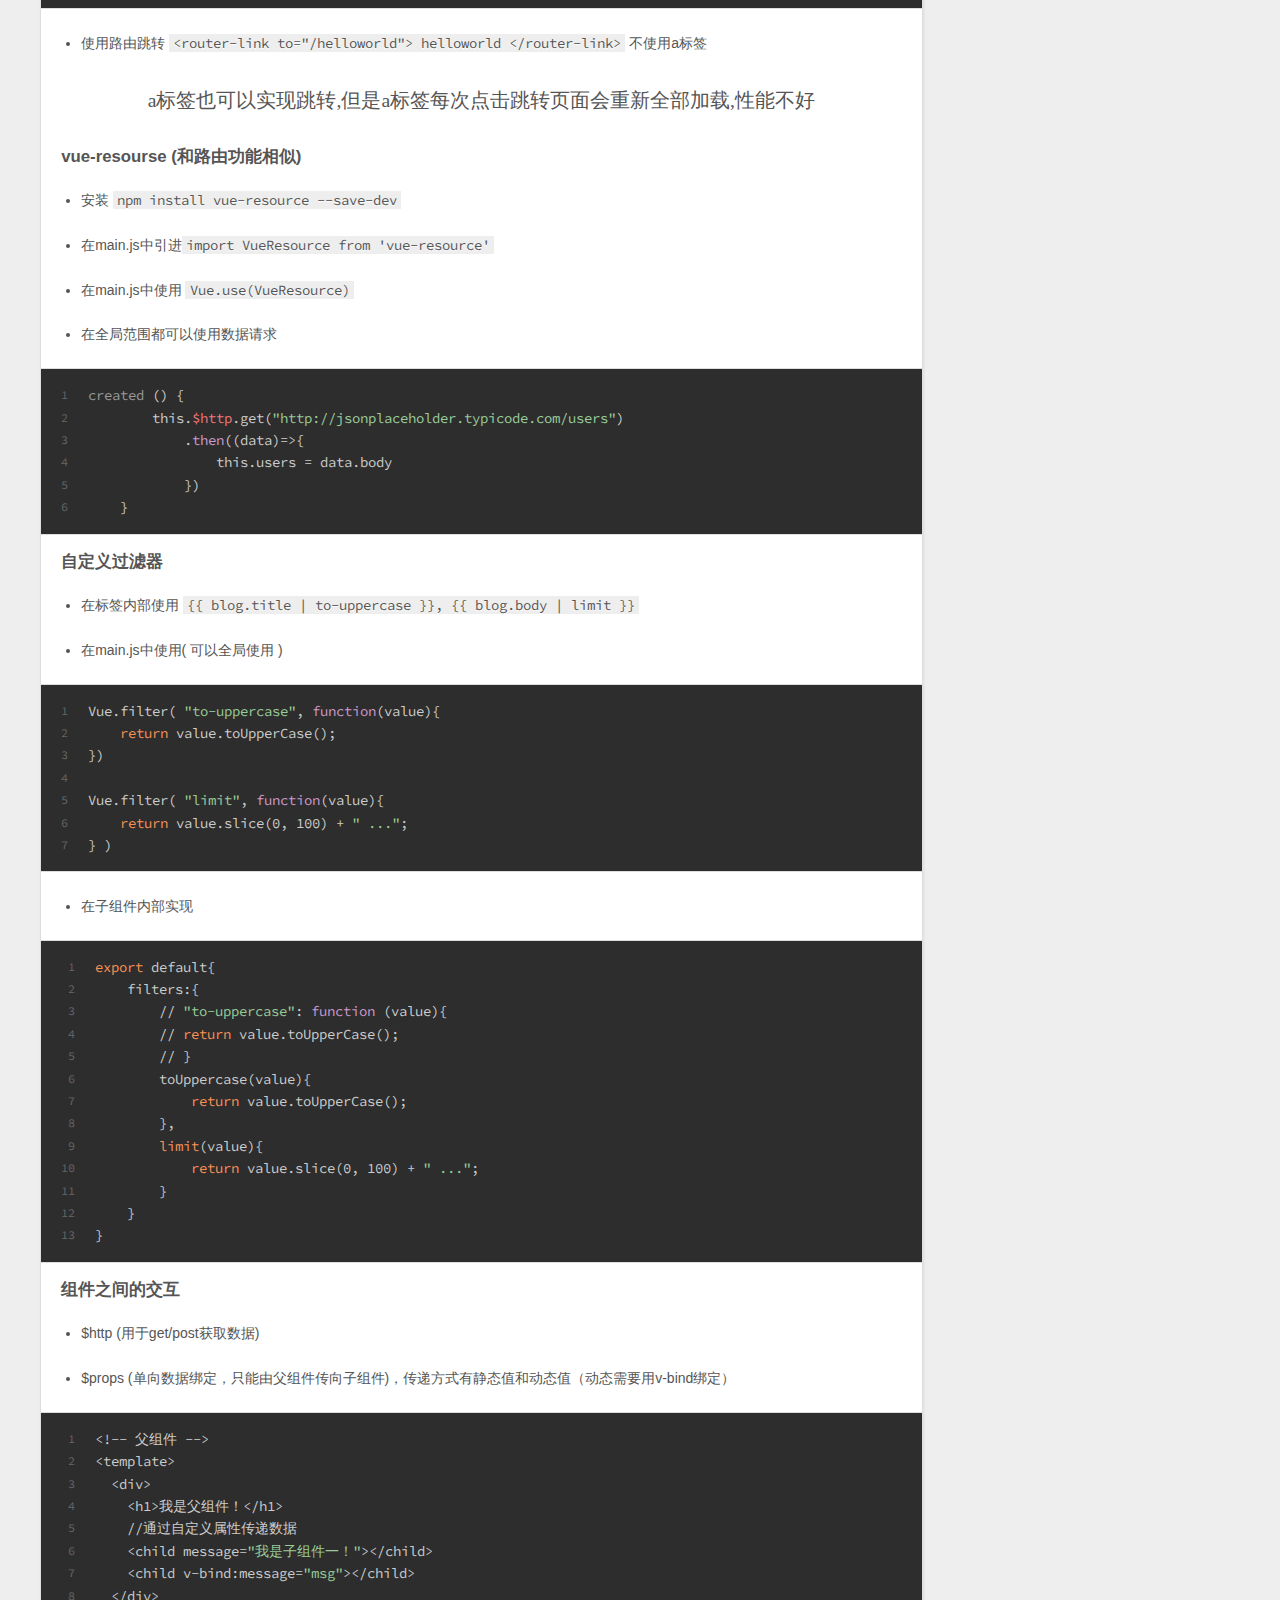
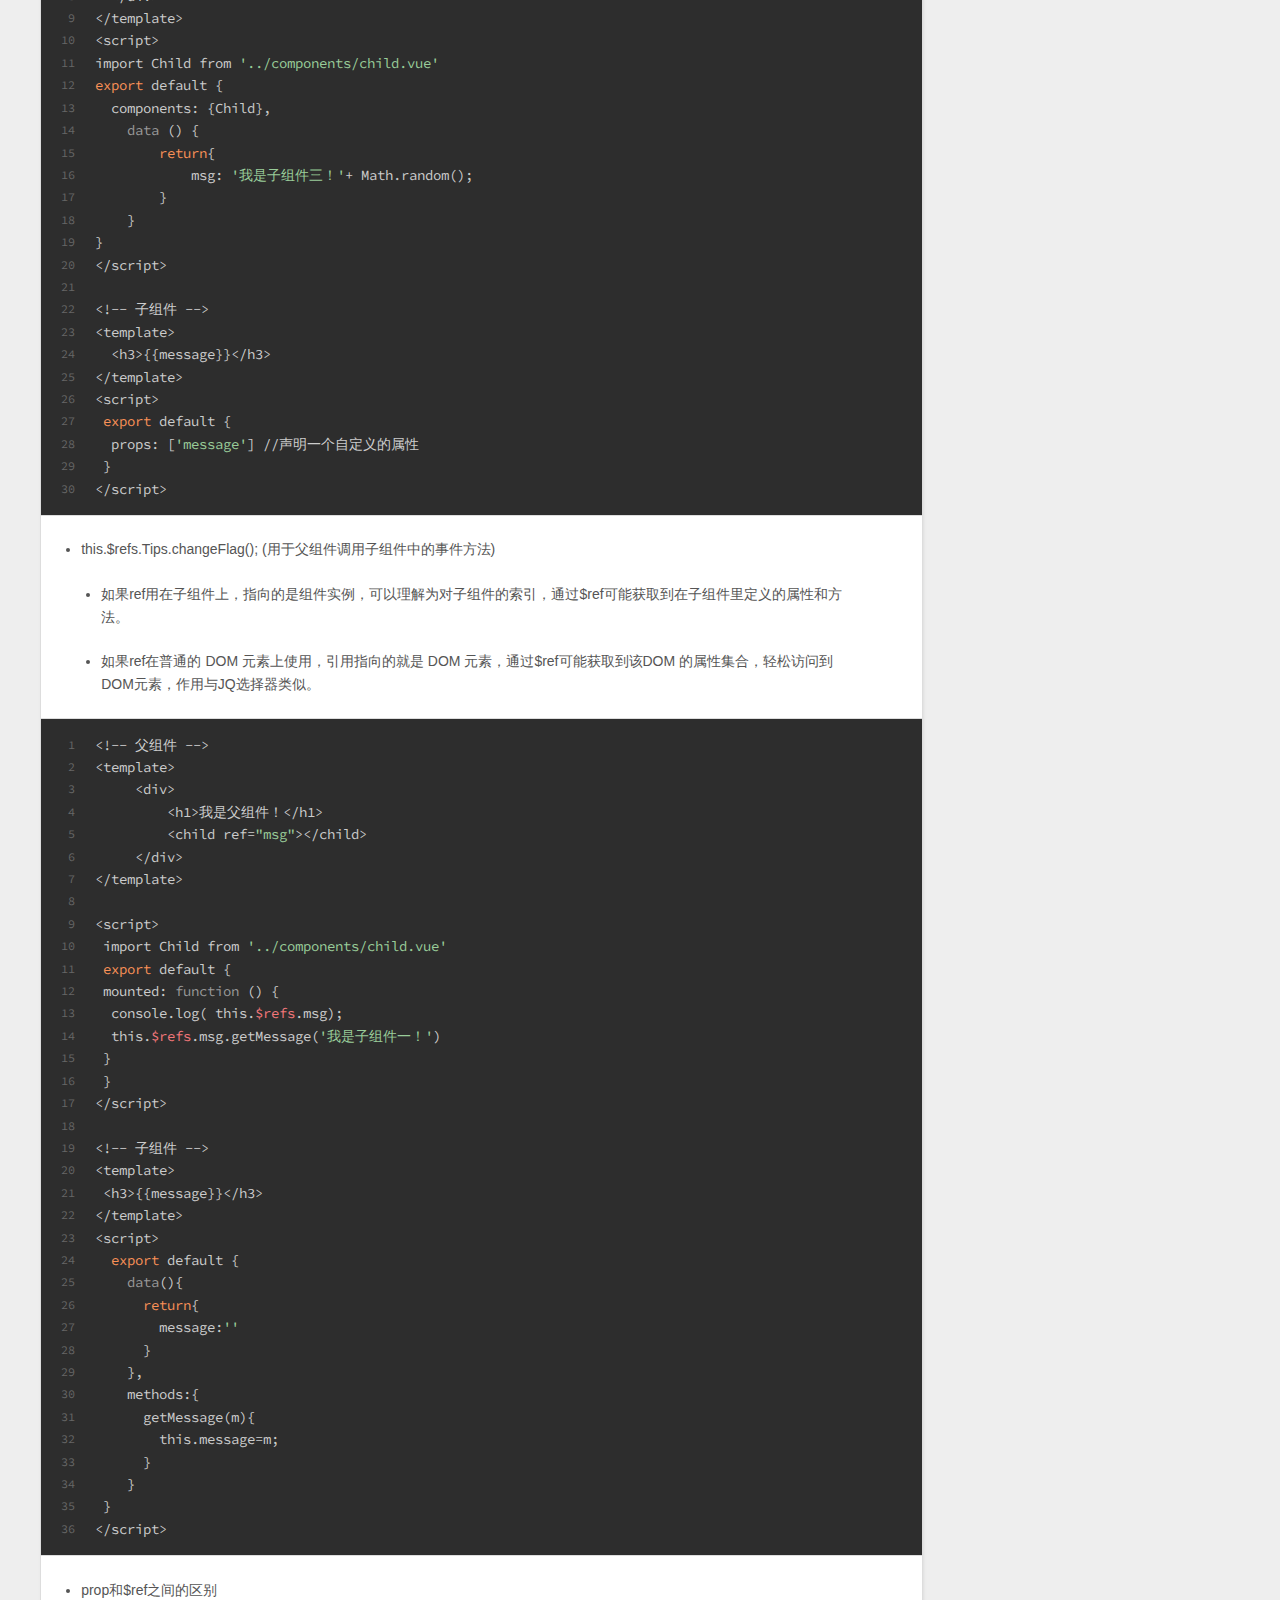
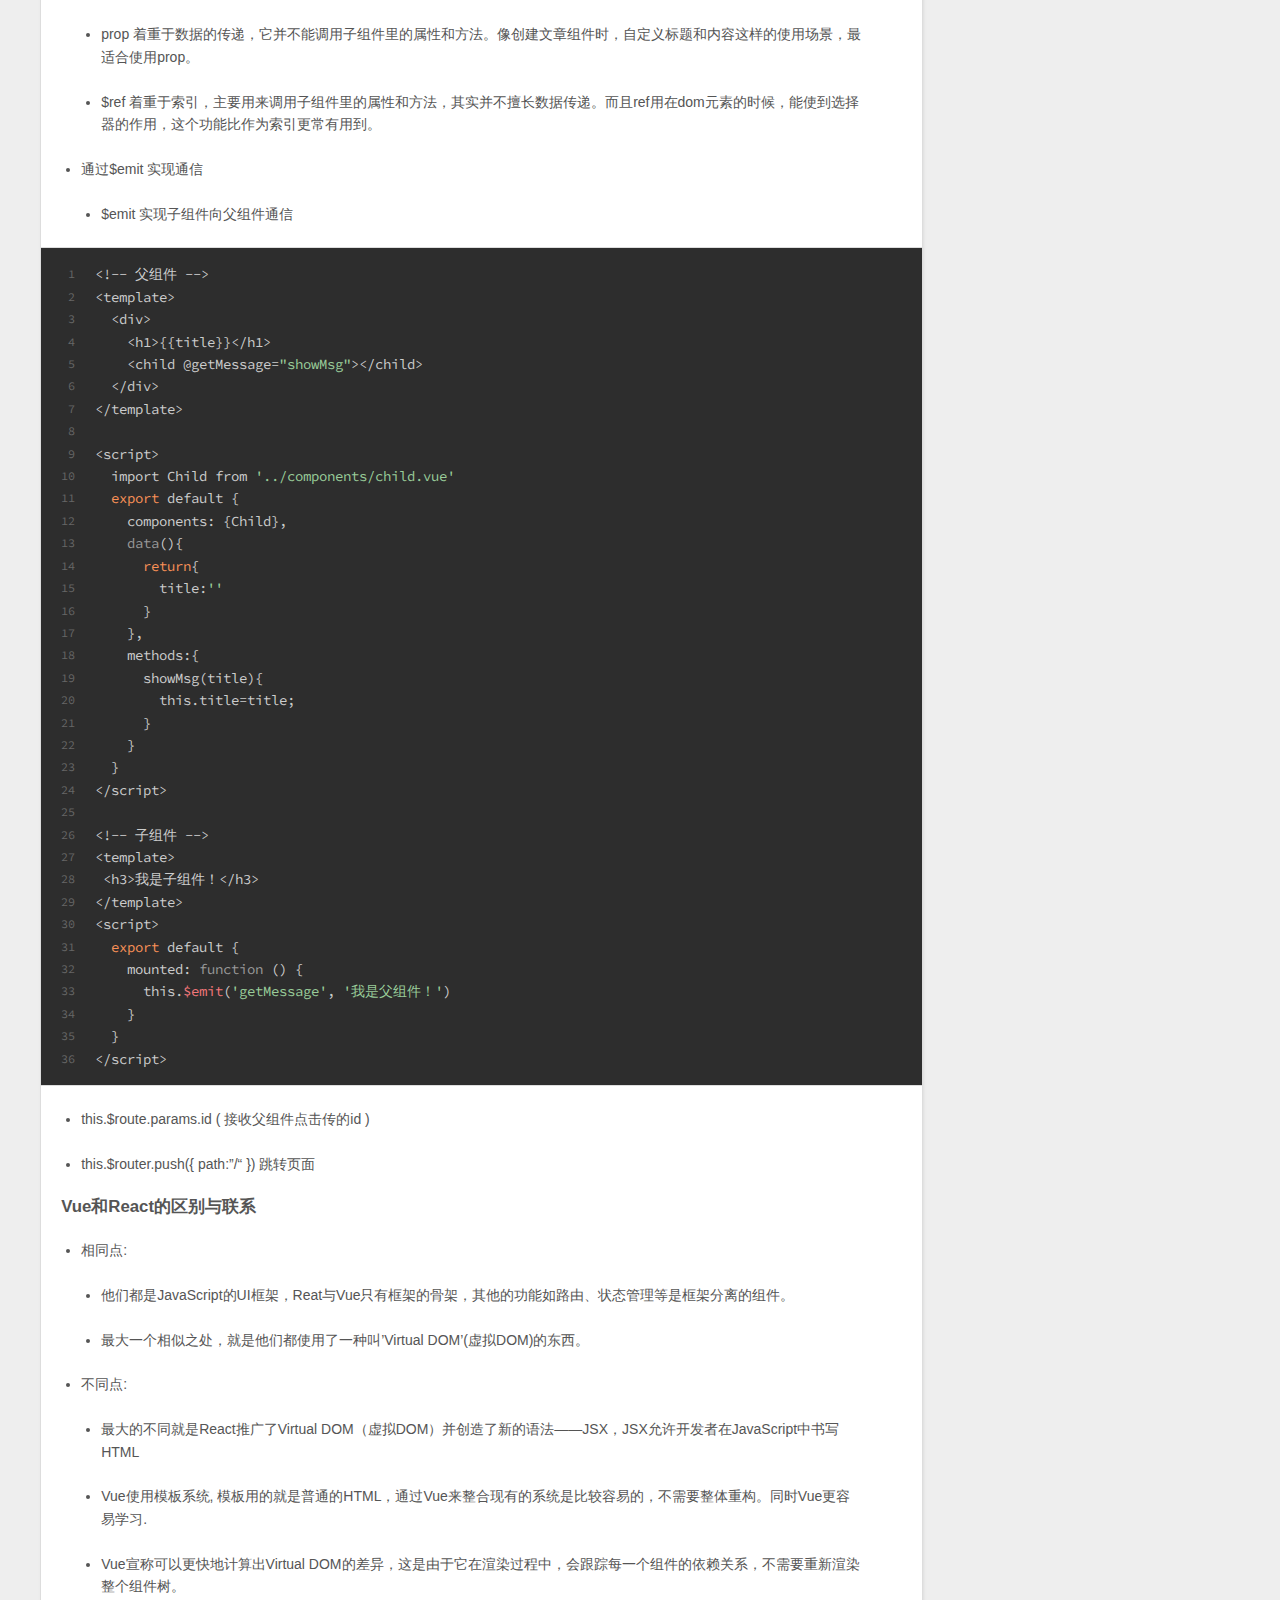
==== commit a6bb4c4d: "Site updated: 2020-12-15 14:52:08" ====
--- a/index.html
+++ b/index.html
@@ -67,16 +67,730 @@
     <article id="post-Vue学习笔记" class="article article-type-post" itemscope itemprop="blogPost">
   <div class="article-meta">
     <a href="/2020/12/15/Vue%E5%AD%A6%E4%B9%A0%E7%AC%94%E8%AE%B0/" class="article-date">
-  <time datetime="2020-12-15T03:48:33.846Z" itemprop="datePublished">2020-12-15</time>
+  <time datetime="2020-12-15T03:48:33.000Z" itemprop="datePublished">2020-12-15</time>
 </a>
     
   </div>
   <div class="article-inner">
     
     
+      <header class="article-header">
+        
+  
+    <h1 itemprop="name">
+      <a class="article-title" href="/2020/12/15/Vue%E5%AD%A6%E4%B9%A0%E7%AC%94%E8%AE%B0/">Vue学习笔记</a>
+    </h1>
+  
+
+      </header>
+    
     <div class="article-entry" itemprop="articleBody">
       
-        
+        <h3 id="VUE学习笔记"><a href="#VUE学习笔记" class="headerlink" title="VUE学习笔记"></a>VUE学习笔记</h3><h4 id="直接通过cdn引入"><a href="#直接通过cdn引入" class="headerlink" title="直接通过cdn引入"></a>直接通过cdn引入</h4><ul>
+<li><p><code>&lt;script src=&quot;https://cdn.jsdelivr.net/npm/vue/dist/vue.js&quot;&gt;&lt;/script&gt;</code></p>
+</li>
+<li><p>第二部实例化vue对象</p>
+</li>
+</ul>
+<figure class="highlight bash"><table><tr><td class="gutter"><pre><span class="line">1</span><br><span class="line">2</span><br><span class="line">3</span><br><span class="line">4</span><br><span class="line">5</span><br><span class="line">6</span><br><span class="line">7</span><br><span class="line">8</span><br><span class="line">9</span><br><span class="line">10</span><br><span class="line">11</span><br><span class="line">12</span><br><span class="line">13</span><br><span class="line">14</span><br></pre></td><td class="code"><pre><span class="line">new Vue (&#123;</span><br><span class="line">  el: <span class="string">&quot;#box&quot;</span>, //element需要获取的元素,一定是html中的根容器box内元素</span><br><span class="line">  data:&#123; //用于数据的存储  //调用 &#123;&#123; name &#125;&#125;</span><br><span class="line">      name: <span class="string">&quot;jack&quot;</span>,</span><br><span class="line">      job: <span class="string">&quot;程序员&quot;</span>,</span><br><span class="line">      baidu: <span class="string">&quot;www.baidu.com&quot;</span>,</span><br><span class="line">      web: <span class="string">&quot;&lt;a href=&quot;</span>www.baidu.com<span class="string">&quot;&gt;百度&lt;/a&gt;&quot;</span></span><br><span class="line">  &#125;,</span><br><span class="line">  methods:&#123; //用于方法的存储 //调用 &#123;&#123; hello(<span class="string">&quot;Morning&quot;</span>) &#125;&#125;</span><br><span class="line">      hello: <span class="keyword">function</span>( time )&#123;</span><br><span class="line">          <span class="built_in">return</span> <span class="string">&quot;Good &quot;</span> + time + <span class="string">&quot; &quot;</span> + this.name + <span class="string">&quot;!&quot;</span>;</span><br><span class="line">      &#125;</span><br><span class="line">  &#125;</span><br><span class="line">&#125;);</span><br></pre></td></tr></table></figure>
+
+<h4 id="Vue-CLI脚手架搭建"><a href="#Vue-CLI脚手架搭建" class="headerlink" title="Vue CLI脚手架搭建"></a>Vue CLI脚手架搭建</h4><ul>
+<li><p>优势:</p>
+<ul>
+<li><p>是通过webpack搭建的开发环境</p>
+</li>
+<li><p>使用ES6语法</p>
+</li>
+<li><p>打包和压缩JS为一个文件</p>
+</li>
+<li><p>项目文件在环境中编译而不是浏览器</p>
+</li>
+<li><p>实现页面自动刷新</p>
+</li>
+</ul>
+</li>
+<li><p>步骤:</p>
+<ul>
+<li><p>检查安装node.js ( node -v )</p>
+</li>
+<li><p>检查安装npm ( npm -v )</p>
+</li>
+<li><p>npm install –global vue-cli</p>
+</li>
+<li><p>检查vue ( vue –version )</p>
+</li>
+<li><p>进入指定文件下创建项目 ( vue init webpack my-project )</p>
+</li>
+<li><p>进入项目内部 ( cd my-project )</p>
+</li>
+<li><p>下载相关依赖 ( npm install )</p>
+</li>
+<li><p>启动项目 ( npm run dev )</p>
+</li>
+<li><p>访问<code>http://localhost:8080</code>查看结果</p>
+</li>
+</ul>
+</li>
+</ul>
+<h4 id="项目目录详解"><a href="#项目目录详解" class="headerlink" title="项目目录详解"></a>项目目录详解</h4><ul>
+<li><p><code>build</code>:  基于webpack的配置信息</p>
+</li>
+<li><p><code>config</code>:  项目核心配置</p>
+<ul>
+<li><p>修改端口号</p>
+</li>
+<li><p>自动打开网址</p>
+</li>
+</ul>
+</li>
+<li><p><code>node_module</code>:  安装依赖模块</p>
+</li>
+<li><p><code>src/main.js</code>:  程序入口文件</p>
+</li>
+<li><p><code>src/app.vue</code>:  程序入口vue组件</p>
+</li>
+<li><p><code>src/assets</code>:  资源文件夹(一般是静态资源)</p>
+</li>
+<li><p><code>static</code>:  纯静态资源(直接拷贝到里面)</p>
+</li>
+<li><p><code>.babelrc</code>:  ES6转码器, 转换成浏览器识别的ES5</p>
+</li>
+<li><p><code>.editorconfig</code>:  编辑配置文件</p>
+</li>
+<li><p><code>.gitignore</code>:  过滤一些版本控制的文件</p>
+</li>
+<li><p><code>index.html</code>:  整个项目加载的文件</p>
+</li>
+<li><p><code>package.json</code>:  非常完整的项目版本组件等基本信息介绍</p>
+</li>
+</ul>
+<h4 id="事件指令"><a href="#事件指令" class="headerlink" title="事件指令"></a>事件指令</h4><ul>
+<li><p>通过<code>v-bind</code>: 绑定样式, 可以拿到baidu的值, 给a标签的href属性赋值, 写法是<code>v-bind:href=&quot;baidu&quot;</code>, 还可以绑定type,value等</p>
+</li>
+<li><p>通过<code>v-html</code>: 绑定,可以拿到web的值, 获取到完整的a标签, 显示可跳转的百度</p>
+</li>
+<li><p>通过<code>v-on</code>: 或者@将事件绑定到标签上</p>
+</li>
+<li><p><code>v-model</code> = “”  <strong>双向数据绑定</strong></p>
+</li>
+</ul>
+<h4 id="自定义指令"><a href="#自定义指令" class="headerlink" title="自定义指令"></a>自定义指令</h4><ul>
+<li><p>在标签中自定义<code>v-name</code> ( 不给定值得情况 ) ( 给定值情况 ) ( 给定参数情况 )</p>
+</li>
+<li><p>在main.js中使用( 全局使用 )</p>
+</li>
+</ul>
+<figure class="highlight bash"><table><tr><td class="gutter"><pre><span class="line">1</span><br><span class="line">2</span><br><span class="line">3</span><br><span class="line">4</span><br><span class="line">5</span><br><span class="line">6</span><br><span class="line">7</span><br><span class="line">8</span><br><span class="line">9</span><br><span class="line">10</span><br><span class="line">11</span><br></pre></td><td class="code"><pre><span class="line">Vue.directive( <span class="string">&#x27;name&#x27;</span>, &#123; </span><br><span class="line">  <span class="built_in">bind</span>(el, binding, vnode)&#123; </span><br><span class="line">    el.style.color =  <span class="string">&quot;#&quot;</span> + Math.random().toString(16).slice(2, 8);</span><br><span class="line">    <span class="keyword">if</span>(binding.value == <span class="string">&quot;value&quot;</span>)&#123;  // v-name = <span class="string">&quot;&#x27;value&#x27;&quot;</span>(给定值的情况)</span><br><span class="line">              el.style.maxWidth = <span class="string">&quot;1200px&quot;</span>;</span><br><span class="line">    &#125;</span><br><span class="line">    <span class="keyword">if</span>(binding.arg == <span class="string">&quot;props&quot;</span>)&#123; //v-name:props= <span class="string">&quot;&#x27;value&#x27;&quot;</span>(给定参数的情况)</span><br><span class="line">              el.style.backgroundColor = <span class="string">&quot;red&quot;</span>;</span><br><span class="line">    &#125;</span><br><span class="line">  &#125;</span><br><span class="line">&#125;)</span><br></pre></td></tr></table></figure>
+
+<ul>
+<li>在子组件内部实现</li>
+</ul>
+<figure class="highlight bash"><table><tr><td class="gutter"><pre><span class="line">1</span><br><span class="line">2</span><br><span class="line">3</span><br><span class="line">4</span><br><span class="line">5</span><br><span class="line">6</span><br><span class="line">7</span><br></pre></td><td class="code"><pre><span class="line">directives:&#123;</span><br><span class="line">  <span class="string">&#x27;name&#x27;</span>: &#123;</span><br><span class="line">    <span class="built_in">bind</span>(el, binding, vnode)&#123; // <span class="built_in">bind</span>为钩子函数</span><br><span class="line">      el.style.color = red;</span><br><span class="line">    &#125;</span><br><span class="line">  &#125;</span><br><span class="line">&#125;</span><br></pre></td></tr></table></figure>
+
+<h4 id="事件修饰符"><a href="#事件修饰符" class="headerlink" title="事件修饰符"></a>事件修饰符</h4><ul>
+<li><p>修饰符可以串联,使用修饰符时，顺序很重要；相应的代码会以同样的顺序产生。</p>
+</li>
+<li><p><code>.stop</code> - 调用 <code>event.stopPropagation()</code>。</p>
+</li>
+<li><p><code>.prevent</code> - 调用 <code>event.preventDefault()</code>。执行完刷新页面</p>
+</li>
+<li><p><code>.capture</code> - 添加事件侦听器时使用 capture 模式。</p>
+</li>
+<li><p><code>.self</code> - 只当事件是从侦听器绑定的元素本身触发时才触发回调。</p>
+</li>
+<li><p><code>.&#123;keyCode | keyAlias&#125;</code> - 只当事件是从特定键触发时才触发回调。</p>
+</li>
+<li><p><code>.native</code> - 监听组件根元素的原生事件。</p>
+</li>
+<li><p><code>.once</code> - 只触发一次回调。</p>
+</li>
+<li><p><code>.left</code> - (2.2.0) 只当点击鼠标左键时触发。</p>
+</li>
+<li><p><code>.right</code> - (2.2.0) 只当点击鼠标右键时触发。</p>
+</li>
+<li><p><code>.middle</code> - (2.2.0) 只当点击鼠标中键时触发。</p>
+</li>
+<li><p><code>.passive</code> - (2.3.0) 以 <code>&#123; passive: true &#125;</code> 模式添加侦听器</p>
+</li>
+</ul>
+<figure class="highlight bash"><table><tr><td class="gutter"><pre><span class="line">1</span><br></pre></td><td class="code"><pre><span class="line">不要把 `.passive` 和 `.prevent` 一起使用，因为 `.prevent` 将会被忽略，同时浏览器可能会向你展示一个警告。请记住，`.passive` 会告诉浏览器你不想阻止事件的默认行为。</span><br></pre></td></tr></table></figure>
+
+<h4 id="按键修饰符"><a href="#按键修饰符" class="headerlink" title="按键修饰符"></a>按键修饰符</h4><figure class="highlight bash"><table><tr><td class="gutter"><pre><span class="line">1</span><br><span class="line">2</span><br></pre></td><td class="code"><pre><span class="line">&lt;!-- 只有在 `key` 是 `Enter` 时调用 `vm.submit()` --&gt;</span><br><span class="line">&lt;input v-on:keyup.enter=<span class="string">&quot;submit&quot;</span>&gt;</span><br></pre></td></tr></table></figure>
+
+<ul>
+<li><p><code>.enter</code></p>
+</li>
+<li><p><code>.tab</code></p>
+</li>
+<li><p><code>.delete</code> (捕获“删除”和“退格”键)</p>
+</li>
+<li><p><code>.esc</code></p>
+</li>
+<li><p><code>.space</code></p>
+</li>
+<li><p><code>.up</code></p>
+</li>
+<li><p><code>.down</code></p>
+</li>
+<li><p><code>.left</code></p>
+</li>
+<li><p><code>.right</code></p>
+</li>
+<li><p>你还可以通过全局 <code>config.keyCodes</code> 对象<a target="_blank" rel="noopener" href="https://cn.vuejs.org/v2/api/#keyCodes">自定义按键修饰符别名</a>：</p>
+</li>
+</ul>
+<figure class="highlight bash"><table><tr><td class="gutter"><pre><span class="line">1</span><br><span class="line">2</span><br></pre></td><td class="code"><pre><span class="line">// 可以使用 `v-on:keyup.f1`</span><br><span class="line">Vue.config.keyCodes.f1 = 112</span><br></pre></td></tr></table></figure>
+
+<h4 id="系统修饰键"><a href="#系统修饰键" class="headerlink" title="系统修饰键"></a>系统修饰键</h4><ul>
+<li><p><code>.ctrl</code></p>
+</li>
+<li><p><code>.alt</code></p>
+</li>
+<li><p><code>.shift</code></p>
+</li>
+<li><p><code>.meta</code></p>
+</li>
+</ul>
+<figure class="highlight bash"><table><tr><td class="gutter"><pre><span class="line">1</span><br></pre></td><td class="code"><pre><span class="line">在 Mac 系统键盘上，meta 对应 <span class="built_in">command</span> 键 (⌘)。在 Windows 系统键盘 meta 对应 Windows 徽标键 (⊞)。在 Sun 操作系统键盘上，meta 对应实心宝石键 (◆)。在其他特定键盘上，尤其在 MIT 和 Lisp 机器的键盘、以及其后继产品，比如 Knight 键盘、space-cadet 键盘，meta 被标记为“META”。在 Symbolics 键盘上，meta 被标记为“META”或者“Meta”。</span><br></pre></td></tr></table></figure>
+
+<ul>
+<li><code>.exact</code>修饰符允许你控制由精确的系统修饰符组合触发的事件。</li>
+</ul>
+<figure class="highlight bash"><table><tr><td class="gutter"><pre><span class="line">1</span><br><span class="line">2</span><br><span class="line">3</span><br><span class="line">4</span><br></pre></td><td class="code"><pre><span class="line">&lt;!-- 有且只有 Ctrl 被按下的时候才触发 --&gt;</span><br><span class="line">&lt;button v-on:click.ctrl.exact=<span class="string">&quot;onCtrlClick&quot;</span>&gt;A&lt;/button&gt;</span><br><span class="line">&lt;!-- 没有任何系统修饰符被按下的时候才触发 --&gt;</span><br><span class="line">&lt;button v-on:click.exact=<span class="string">&quot;onClick&quot;</span>&gt;A&lt;/button&gt;</span><br></pre></td></tr></table></figure>
+
+<ul>
+<li><p>鼠标按键修饰符</p>
+<ul>
+<li><p><code>.left</code></p>
+</li>
+<li><p><code>.right</code></p>
+</li>
+<li><p><code>.middle</code></p>
+</li>
+</ul>
+</li>
+</ul>
+<h4 id="双向数据绑定-input-textarea-select"><a href="#双向数据绑定-input-textarea-select" class="headerlink" title="双向数据绑定  input / textarea / select"></a>双向数据绑定  input / textarea / select</h4><ul>
+<li><p>通过给标签添加 ref=” name1 “ , 用<code>v-on</code>: 绑定事件调用方法, 在方法中用this.name = this.$refs.name1.value 进行赋值</p>
+</li>
+<li><p>还可以用<code>v-model=&quot; &quot;</code>代替方法调用, 实现双向数据绑定</p>
+</li>
+</ul>
+<h4 id="计算属性-computed"><a href="#计算属性-computed" class="headerlink" title="计算属性 computed"></a>计算属性 computed</h4><ul>
+<li><p>computed和methods实现的效果完全一样,但是, 当我们重新渲染模板的时候,计算属性会立刻返回之前的值，而不用去执行函数，这样就提高了我们的渲染的效率.</p>
+</li>
+<li><p>在computed属性对象中定义计算属性的方法，在页面中使用<code>&#123;&#123;方法名&#125;&#125;</code>来显示计算的结果。</p>
+</li>
+<li><p>通过getter\setter实现对属性数据的显示和监视，计算属性是基于它们的<strong>响应式依赖</strong>进行缓存的，多次读取只执行一次getter计算。</p>
+</li>
+<li><p>(如果使用methods方法, 调用里面的某个方法,会将methods的所有方法全部调用,性能及其不好,而computed只会渲染所需要的方法,会提高性能,渲染效率高)</p>
+</li>
+</ul>
+<h4 id="动态绑定css样式"><a href="#动态绑定css样式" class="headerlink" title="动态绑定css样式"></a>动态绑定css样式</h4><ul>
+<li><p>我们可以传给 <code>v-bind:class</code> 一个对象，以动态地切换 class：</p>
+<ul>
+<li><code>&lt;div v-bind:class=&quot;&#123; active: isActive &#125;&quot;&gt;&lt;/div&gt;</code></li>
+</ul>
+</li>
+<li><p>我们也可以在这里绑定一个返回对象的<a target="_blank" rel="noopener" href="https://cn.vuejs.org/v2/guide/computed.html">计算属性</a>。这是一个常用且强大的模式：</p>
+</li>
+</ul>
+<figure class="highlight bash"><table><tr><td class="gutter"><pre><span class="line">1</span><br><span class="line">2</span><br><span class="line">3</span><br><span class="line">4</span><br><span class="line">5</span><br><span class="line">6</span><br><span class="line">7</span><br><span class="line">8</span><br><span class="line">9</span><br><span class="line">10</span><br><span class="line">11</span><br><span class="line">12</span><br><span class="line">13</span><br><span class="line">14</span><br></pre></td><td class="code"><pre><span class="line">&lt;div v-bind:class=<span class="string">&quot;classObject&quot;</span>&gt;&lt;/div&gt;</span><br><span class="line"></span><br><span class="line">data: &#123;</span><br><span class="line">  isActive: <span class="literal">true</span>,</span><br><span class="line">  error: null</span><br><span class="line">&#125;,</span><br><span class="line">computed: &#123;</span><br><span class="line">  classObject: <span class="function"><span class="title">function</span></span> () &#123;</span><br><span class="line">    <span class="built_in">return</span> &#123;</span><br><span class="line">      active: this.isActive &amp;&amp; !this.error,</span><br><span class="line">      <span class="string">&#x27;text-danger&#x27;</span>: this.error &amp;&amp; this.error.type === <span class="string">&#x27;fatal&#x27;</span></span><br><span class="line">    &#125;</span><br><span class="line">  &#125;</span><br><span class="line">&#125;</span><br></pre></td></tr></table></figure>
+
+<ul>
+<li><p>我们可以把一个数组传给 <code>v-bind:class</code>，以应用一个 class 列表：</p>
+<ul>
+<li><code>&lt;div v-bind:class=&quot;[activeClass, errorClass]&quot;&gt;&lt;/div&gt;</code></li>
+</ul>
+</li>
+</ul>
+<h4 id="条件渲染"><a href="#条件渲染" class="headerlink" title="条件渲染"></a>条件渲染</h4><ul>
+<li><p><code>v-if</code> 指令用于条件性地渲染一块内容。这块内容只会在指令的表达式返回 truthy 值的时候被渲染, 否则就不存在DOM结构里面,(与v-show有区别) 也可以用 <code>v-else</code> 添加一个“else 块”：</p>
+<ul>
+<li>在<code>&lt;template&gt;</code>元素上使用<code>v-if</code>指令条件渲染分组</li>
+</ul>
+</li>
+</ul>
+<figure class="highlight bash"><table><tr><td class="gutter"><pre><span class="line">1</span><br><span class="line">2</span><br><span class="line">3</span><br><span class="line">4</span><br><span class="line">5</span><br></pre></td><td class="code"><pre><span class="line">&lt;template v-if=<span class="string">&quot;ok&quot;</span>&gt;</span><br><span class="line">  &lt;h1&gt;Title&lt;/h1&gt;</span><br><span class="line">  &lt;p&gt;Paragraph 1&lt;/p&gt;</span><br><span class="line">  &lt;p&gt;Paragraph 2&lt;/p&gt;</span><br><span class="line">&lt;/template&gt;</span><br></pre></td></tr></table></figure>
+
+<ul>
+<li><p><code>v-else</code> 指令来表示 <code>v-if</code> 的“else 块”：</p>
+<ul>
+<li><code>v-else</code> 元素必须紧跟在带 <code>v-if</code> 或者 <code>v-else-if</code> 的元素的后面，否则它将不会被识别。</li>
+</ul>
+</li>
+<li><p><code>v-else-if</code>(新增)，顾名思义，充当 <code>v-if</code> 的<code>else-if</code>块，可以连续使用：</p>
+</li>
+<li><p><code>key</code>管理可复用的元素</p>
+<ul>
+<li>Vue 会尽可能高效地渲染元素，通常会复用已有元素而不是从头开始渲染。这么做除了使 Vue 变得非常快之外，还有其它一些好处。例如，如果你允许用户在不同的登录方式之间切换：</li>
+</ul>
+</li>
+<li><p><code>v-show</code> 指令根据条件展示元素。用法大致一样：</p>
+<ul>
+<li>不同的是带有 <code>v-show</code> 的元素始终会被渲染并保留在 DOM 中。<code>v-show</code> 只是简单地切换元素的 CSS property <code>display</code>, 不展示就使display为none,站位隐藏, <code>v-show</code> 不支持 <code>&lt;template&gt;</code> 元素，也不支持 <code>v-else</code>。</li>
+</ul>
+</li>
+</ul>
+<h4 id="v-if-vs-v-show"><a href="#v-if-vs-v-show" class="headerlink" title="v-if vs v-show"></a>v-if vs v-show</h4><figure class="highlight bash"><table><tr><td class="gutter"><pre><span class="line">1</span><br><span class="line">2</span><br><span class="line">3</span><br><span class="line">4</span><br><span class="line">5</span><br><span class="line">6</span><br><span class="line">7</span><br></pre></td><td class="code"><pre><span class="line">`v-if`是“真正”的条件渲染，因为它会确保在切换过程中条件块内的事件监听器和子组件适当地被销毁和重建。</span><br><span class="line"></span><br><span class="line">`v-if` 也是惰性的：如果在初始渲染时条件为假，则什么也不做——直到条件第一次变为真时，才会开始渲染条件块。</span><br><span class="line"></span><br><span class="line">相比之下，`v-show` 就简单得多——不管初始条件是什么，元素总是会被渲染，并且只是简单地基于 CSS 进行切换。</span><br><span class="line"></span><br><span class="line">一般来说，`v-if` 有更高的切换开销，而 `v-show` 有更高的初始渲染开销。因此，如果需要非常频繁地切换，则使用 `v-show` 较好；如果在运行时条件很少改变，则使用 `v-if` 较好。</span><br></pre></td></tr></table></figure>
+
+<ul>
+<li>不推荐 <code>v-if</code> 与 <code>v-for</code> 一起使用, 一起使用时，<code>v-for</code> 具有比 <code>v-if</code> 更高的优先级</li>
+</ul>
+<h4 id="v-for循环"><a href="#v-for循环" class="headerlink" title="v-for循环"></a>v-for循环</h4><ul>
+<li><p>预期: <code>Array | Object | number | string | Iterable (2.6 新增)</code></p>
+</li>
+<li><p>基于源数据多次渲染元素或模板块。此指令之值，必须使用特定语法 <code>alias(别名) in expression</code>，为当前遍历的元素提供别名：</p>
+</li>
+</ul>
+<figure class="highlight bash"><table><tr><td class="gutter"><pre><span class="line">1</span><br><span class="line">2</span><br><span class="line">3</span><br></pre></td><td class="code"><pre><span class="line">&lt;div v-for=<span class="string">&quot;item in items&quot;</span>&gt;</span><br><span class="line">  &#123;&#123; item &#125;&#125;</span><br><span class="line">&lt;/div&gt;</span><br></pre></td></tr></table></figure>
+
+<ul>
+<li>同样可以使用<code>&lt;template&gt;</code>渲染多个标签</li>
+</ul>
+<figure class="highlight bash"><table><tr><td class="gutter"><pre><span class="line">1</span><br><span class="line">2</span><br></pre></td><td class="code"><pre><span class="line">给v-for添加一个index,在绑定一个key值,表示唯一性,增加代码运行速率,</span><br><span class="line">&lt;template v-for=<span class="string">&quot;(item, index) in items&quot;</span> :key=<span class="string">&quot;item.name&quot;</span> &gt;&lt;/template&gt;</span><br></pre></td></tr></table></figure>
+
+<h4 id="组件的应用"><a href="#组件的应用" class="headerlink" title="组件的应用"></a>组件的应用</h4><ul>
+<li>Vue 注册全局组件的示例</li>
+</ul>
+<figure class="highlight bash"><table><tr><td class="gutter"><pre><span class="line">1</span><br><span class="line">2</span><br><span class="line">3</span><br><span class="line">4</span><br><span class="line">5</span><br><span class="line">6</span><br><span class="line">7</span><br><span class="line">8</span><br><span class="line">9</span><br><span class="line">10</span><br><span class="line">11</span><br><span class="line">12</span><br></pre></td><td class="code"><pre><span class="line">// 定义一个名为 button-counter 的新组件</span><br><span class="line">Vue.component(<span class="string">&#x27;button-counter&#x27;</span>, &#123;</span><br><span class="line">  <span class="function"><span class="title">data</span></span> () &#123;</span><br><span class="line">    <span class="built_in">return</span> &#123;</span><br><span class="line">      count: 0</span><br><span class="line">    &#125;</span><br><span class="line">  &#125;,</span><br><span class="line">  template: <span class="string">&#x27;&lt;button v-on:click=&quot;count++&quot;&gt;You clicked me &#123;&#123; count &#125;&#125; times.&lt;/button&gt;&#x27;</span></span><br><span class="line">&#125;)</span><br><span class="line"></span><br><span class="line">&gt; 因为组件是可复用的 Vue 实例，所以它们与 `new Vue` 接收相同的选项，例如 `data`、`computed`、`watch`、`methods` 以及生命周期钩子等。仅有的例外是像 `el` 这样根实例特有的选项。</span><br><span class="line">&gt; 一个组件的data选项必须是一个函数</span><br></pre></td></tr></table></figure>
+
+<ul>
+<li><p>组件的组织</p>
+<ul>
+<li><p>通常一个应用会以一棵嵌套的组件树的形式来组织</p>
+</li>
+<li><p>为了能在模板中使用，这些组件必须先注册以便 Vue 能够识别。这里有两种组件的注册类型：全局注册和局部注册。至此，我们的组件都只是通过 <code>Vue.component</code> 全局注册的：</p>
+<ul>
+<li>全局注册的组件可以用在其被注册之后的任何 (通过 <code>new Vue</code>) 新创建的 Vue 根实例，也包括其组件树中的所有子组件的模板中。</li>
+</ul>
+</li>
+<li><p>注意局部注册的组件在其子组件中不可用</p>
+</li>
+</ul>
+</li>
+<li><p>通过propos向子组件传递数据</p>
+<ul>
+<li>Prop 是你可以在组件上注册的一些自定义 attribute。当一个值传递给一个 prop attribute 的时候，它就变成了那个组件实例的一个 property。</li>
+</ul>
+</li>
+</ul>
+<figure class="highlight bash"><table><tr><td class="gutter"><pre><span class="line">1</span><br><span class="line">2</span><br><span class="line">3</span><br><span class="line">4</span><br></pre></td><td class="code"><pre><span class="line">Vue.component(<span class="string">&#x27;blog-post&#x27;</span>, &#123;</span><br><span class="line">  props: [<span class="string">&#x27;title&#x27;</span>],</span><br><span class="line">  template: <span class="string">&#x27;&lt;h3&gt;&#123;&#123; title &#125;&#125;&lt;/h3&gt;&#x27;</span></span><br><span class="line">&#125;)</span><br></pre></td></tr></table></figure>
+
+<ul>
+<li><p><strong>每个组件必须只有一个根元素</strong></p>
+</li>
+<li><p>监听子组件事件</p>
+<ul>
+<li>在其父组件中，我们可以通过添加一个 <code>postFontSize</code>:1  数据 property 来支持这个功能：</li>
+</ul>
+</li>
+</ul>
+<figure class="highlight bash"><table><tr><td class="gutter"><pre><span class="line">1</span><br></pre></td><td class="code"><pre><span class="line">&lt;div :style=<span class="string">&quot;&#123; fontSize: postFontSize + &#x27;em&#x27; &#125;&quot;</span>&gt;   &lt;/div&gt;</span><br></pre></td></tr></table></figure>
+
+<h4 id="组件的嵌套"><a href="#组件的嵌套" class="headerlink" title="组件的嵌套"></a>组件的嵌套</h4><ul>
+<li><p>组件一般包含三个部分</p>
+<ul>
+<li><strong>模板:html结构 / 行为: 处理逻辑 / 样式:解决样式</strong></li>
+</ul>
+</li>
+</ul>
+<figure class="highlight bash"><table><tr><td class="gutter"><pre><span class="line">1</span><br><span class="line">2</span><br><span class="line">3</span><br><span class="line">4</span><br><span class="line">5</span><br><span class="line">6</span><br><span class="line">7</span><br><span class="line">8</span><br><span class="line">9</span><br><span class="line">10</span><br><span class="line">11</span><br><span class="line">12</span><br></pre></td><td class="code"><pre><span class="line">import ComponentA from <span class="string">&#x27;./ComponentA.vue&#x27;</span></span><br><span class="line"></span><br><span class="line"><span class="built_in">export</span> default &#123;</span><br><span class="line">  components: &#123;</span><br><span class="line">    ComponentA</span><br><span class="line">    等同于 ComponentA: ComponentA</span><br><span class="line">  &#125;,</span><br><span class="line">  // ...</span><br><span class="line">&#125;</span><br><span class="line"></span><br><span class="line">这个属于局部注册, 需要注册components 组件</span><br><span class="line">全局注册,需要在main.js中 使用Vue.component()</span><br></pre></td></tr></table></figure>
+
+<h4 id="组件的css作用域"><a href="#组件的css作用域" class="headerlink" title="组件的css作用域"></a>组件的css作用域</h4><ul>
+<li><code>&lt;style scoped&gt;  &lt;/style&gt;</code> 样式添加scoped就只会在当前作用域起作用,  不然就会全局起作用</li>
+</ul>
+<h4 id="组件的传值"><a href="#组件的传值" class="headerlink" title="组件的传值"></a>组件的传值</h4><ul>
+<li><p>HTML 中的 attribute 名是大小写不敏感的,prop 名需要使用其等价的 kebab-case (短横线分隔命名) 命名</p>
+</li>
+<li><p>所有的 prop 都使得其父子 prop 之间形成了一个<strong>单向下行绑定</strong>：</p>
+</li>
+<li><p>传值: number String Boolean  <strong>改变一个地方得值, 其他引用的地方不会改变</strong></p>
+</li>
+<li><p>父组件向子组件传值:</p>
+<ul>
+<li><p>在父组件的data设置usersArray数组值, 在父组件内引用子组件并通过<code>v-bind:users=&quot;usersArray&quot;</code>绑定</p>
+</li>
+<li><p>在子组件的export default 中,用props接收</p>
+</li>
+</ul>
+</li>
+</ul>
+<figure class="highlight bash"><table><tr><td class="gutter"><pre><span class="line">1</span><br><span class="line">2</span><br><span class="line">3</span><br><span class="line">4</span><br><span class="line">5</span><br><span class="line">6</span><br><span class="line">7</span><br><span class="line">8</span><br><span class="line">9</span><br><span class="line">10</span><br></pre></td><td class="code"><pre><span class="line"><span class="built_in">export</span> default&#123;</span><br><span class="line">    name: <span class="string">&quot;&quot;</span>,</span><br><span class="line">    //props:[<span class="string">&quot;users&quot;</span>]</span><br><span class="line">    props: &#123;</span><br><span class="line">        users:&#123;</span><br><span class="line">            <span class="built_in">type</span>: Array,</span><br><span class="line">            required: <span class="literal">true</span></span><br><span class="line">        &#125;</span><br><span class="line">    &#125;</span><br><span class="line">&#125;</span><br></pre></td></tr></table></figure>
+
+<ul>
+<li><p>传引用: array object  <strong>传引用改变一个地方的值,所有被引用过的地方得值都会改变</strong></p>
+</li>
+<li><p>子组件向父组件传值:</p>
+<ul>
+<li><p>子组件写一个方法, 方法的值为 <code>this.$emit( &quot;changeTitle(父组件引用的方法名)&quot;, 子组件传的值 )</code></p>
+</li>
+<li><p>在父组件用v-on:changeTitle=”updataTitle( $event(接收子组件传的值) )”</p>
+</li>
+<li><p>在父组件写个updataTitle( title )方法</p>
+</li>
+</ul>
+</li>
+</ul>
+<h4 id="生命周期函数钩子"><a href="#生命周期函数钩子" class="headerlink" title="生命周期函数钩子"></a>生命周期函数钩子</h4><ul>
+<li><p>beforeCreate ( 组件实例化之前执行的函数)</p>
+</li>
+<li><p>created ( 组件实例化完毕,但是页面还没显示)</p>
+</li>
+<li><p>beforeMount ( 组件挂载前,页面仍未显示,但是虚拟Dom已经配置)</p>
+</li>
+<li><p>mounted ( 组件挂载后,此方法执行后,页面显示)</p>
+</li>
+<li><p>beforeUpdate (组件更新前,页面仍未更新,但是虚拟Dom已经配置)</p>
+</li>
+<li><p>updated ( 组件更新,此方法执行后,页面显示更新)</p>
+</li>
+<li><p>beforeDestory (组件销毁前)</p>
+</li>
+<li><p>destoryed (组件销毁)</p>
+</li>
+</ul>
+<h4 id="路由请求"><a href="#路由请求" class="headerlink" title="路由请求"></a>路由请求</h4><ul>
+<li><p>首先需要在终端, 下载路由 <code>npm install vue-router --save-dev</code></p>
+</li>
+<li><p>在main.js中引进<code>import VueRouter from &#39;vue-router&#39;</code></p>
+</li>
+<li><p>在main.js中使用 <code>Vue.use(VueRouter)</code></p>
+</li>
+<li><p>在main.js中配置路由</p>
+</li>
+</ul>
+<figure class="highlight bash"><table><tr><td class="gutter"><pre><span class="line">1</span><br><span class="line">2</span><br><span class="line">3</span><br><span class="line">4</span><br><span class="line">5</span><br><span class="line">6</span><br></pre></td><td class="code"><pre><span class="line">const router = new VueRouter(&#123;</span><br><span class="line">    routes:[</span><br><span class="line">        &#123;path: <span class="string">&quot;路由的路径&quot;</span>, component: 展示的组件&#125;</span><br><span class="line">    ],</span><br><span class="line">    mode: <span class="string">&quot;history&quot;</span>  //取消网址中的/<span class="comment">#/</span></span><br><span class="line">&#125;)</span><br></pre></td></tr></table></figure>
+
+<ul>
+<li><p>在main.js中的实例化中使用router <code>router: router</code></p>
+</li>
+<li><p>在app容器中放置需要展示的页面组件</p>
+</li>
+</ul>
+<figure class="highlight bash"><table><tr><td class="gutter"><pre><span class="line">1</span><br><span class="line">2</span><br><span class="line">3</span><br></pre></td><td class="code"><pre><span class="line">&lt;router-view&gt;</span><br><span class="line">  &lt;component&gt;&lt;/component</span><br><span class="line">&lt;/router-view&gt;</span><br></pre></td></tr></table></figure>
+
+<ul>
+<li>使用路由跳转 <code>&lt;router-link to=&quot;/helloworld&quot;&gt; helloworld &lt;/router-link&gt;</code> 不使用a标签</li>
+</ul>
+<blockquote>
+<p>a标签也可以实现跳转,但是a标签每次点击跳转页面会重新全部加载,性能不好</p>
+</blockquote>
+<h4 id="vue-resourse-和路由功能相似"><a href="#vue-resourse-和路由功能相似" class="headerlink" title="vue-resourse (和路由功能相似)"></a>vue-resourse (和路由功能相似)</h4><ul>
+<li><p>安装 <code>npm install vue-resource --save-dev</code></p>
+</li>
+<li><p>在main.js中引进<code>import VueResource from &#39;vue-resource&#39;</code></p>
+</li>
+<li><p>在main.js中使用 <code>Vue.use(VueResource)</code></p>
+</li>
+<li><p>在全局范围都可以使用数据请求</p>
+</li>
+</ul>
+<figure class="highlight bash"><table><tr><td class="gutter"><pre><span class="line">1</span><br><span class="line">2</span><br><span class="line">3</span><br><span class="line">4</span><br><span class="line">5</span><br><span class="line">6</span><br></pre></td><td class="code"><pre><span class="line"><span class="function"><span class="title">created</span></span> () &#123;</span><br><span class="line">        this.<span class="variable">$http</span>.get(<span class="string">&quot;http://jsonplaceholder.typicode.com/users&quot;</span>)</span><br><span class="line">            .<span class="keyword">then</span>((data)=&gt;&#123;</span><br><span class="line">                this.users = data.body</span><br><span class="line">            &#125;)</span><br><span class="line">    &#125;</span><br></pre></td></tr></table></figure>
+
+<h4 id="自定义过滤器"><a href="#自定义过滤器" class="headerlink" title="自定义过滤器"></a>自定义过滤器</h4><ul>
+<li><p>在标签内部使用 <code>&#123;&#123; blog.title | to-uppercase &#125;&#125;, &#123;&#123; blog.body | limit &#125;&#125;</code></p>
+</li>
+<li><p>在main.js中使用( 可以全局使用 )</p>
+</li>
+</ul>
+<figure class="highlight bash"><table><tr><td class="gutter"><pre><span class="line">1</span><br><span class="line">2</span><br><span class="line">3</span><br><span class="line">4</span><br><span class="line">5</span><br><span class="line">6</span><br><span class="line">7</span><br></pre></td><td class="code"><pre><span class="line">Vue.filter( <span class="string">&quot;to-uppercase&quot;</span>, <span class="keyword">function</span>(value)&#123;</span><br><span class="line">    <span class="built_in">return</span> value.toUpperCase();</span><br><span class="line">&#125;)</span><br><span class="line"></span><br><span class="line">Vue.filter( <span class="string">&quot;limit&quot;</span>, <span class="keyword">function</span>(value)&#123;</span><br><span class="line">    <span class="built_in">return</span> value.slice(0, 100) + <span class="string">&quot; ...&quot;</span>;</span><br><span class="line">&#125; ) </span><br></pre></td></tr></table></figure>
+
+<ul>
+<li>在子组件内部实现</li>
+</ul>
+<figure class="highlight bash"><table><tr><td class="gutter"><pre><span class="line">1</span><br><span class="line">2</span><br><span class="line">3</span><br><span class="line">4</span><br><span class="line">5</span><br><span class="line">6</span><br><span class="line">7</span><br><span class="line">8</span><br><span class="line">9</span><br><span class="line">10</span><br><span class="line">11</span><br><span class="line">12</span><br><span class="line">13</span><br></pre></td><td class="code"><pre><span class="line"><span class="built_in">export</span> default&#123;</span><br><span class="line">    filters:&#123;</span><br><span class="line">        // <span class="string">&quot;to-uppercase&quot;</span>: <span class="keyword">function</span> (value)&#123;</span><br><span class="line">        // <span class="built_in">return</span> value.toUpperCase();    </span><br><span class="line">        // &#125;</span><br><span class="line">        toUppercase(value)&#123;</span><br><span class="line">            <span class="built_in">return</span> value.toUpperCase();</span><br><span class="line">        &#125;,</span><br><span class="line">        <span class="built_in">limit</span>(value)&#123;</span><br><span class="line">            <span class="built_in">return</span> value.slice(0, 100) + <span class="string">&quot; ...&quot;</span>;</span><br><span class="line">        &#125;</span><br><span class="line">    &#125;</span><br><span class="line">&#125;</span><br></pre></td></tr></table></figure>
+
+<h4 id="组件之间的交互"><a href="#组件之间的交互" class="headerlink" title="组件之间的交互"></a>组件之间的交互</h4><ul>
+<li><p>$http   (用于get/post获取数据)</p>
+</li>
+<li><p>$props   (单向数据绑定，只能由父组件传向子组件)，传递方式有静态值和动态值（动态需要用v-bind绑定）</p>
+</li>
+</ul>
+<figure class="highlight bash"><table><tr><td class="gutter"><pre><span class="line">1</span><br><span class="line">2</span><br><span class="line">3</span><br><span class="line">4</span><br><span class="line">5</span><br><span class="line">6</span><br><span class="line">7</span><br><span class="line">8</span><br><span class="line">9</span><br><span class="line">10</span><br><span class="line">11</span><br><span class="line">12</span><br><span class="line">13</span><br><span class="line">14</span><br><span class="line">15</span><br><span class="line">16</span><br><span class="line">17</span><br><span class="line">18</span><br><span class="line">19</span><br><span class="line">20</span><br><span class="line">21</span><br><span class="line">22</span><br><span class="line">23</span><br><span class="line">24</span><br><span class="line">25</span><br><span class="line">26</span><br><span class="line">27</span><br><span class="line">28</span><br><span class="line">29</span><br><span class="line">30</span><br></pre></td><td class="code"><pre><span class="line">&lt;!-- 父组件 --&gt;</span><br><span class="line">&lt;template&gt;</span><br><span class="line">  &lt;div&gt;</span><br><span class="line">    &lt;h1&gt;我是父组件！&lt;/h1&gt;</span><br><span class="line">    //通过自定义属性传递数据</span><br><span class="line">    &lt;child message=<span class="string">&quot;我是子组件一！&quot;</span>&gt;&lt;/child&gt;</span><br><span class="line">    &lt;child v-bind:message=<span class="string">&quot;msg&quot;</span>&gt;&lt;/child&gt;</span><br><span class="line">  &lt;/div&gt;</span><br><span class="line">&lt;/template&gt;</span><br><span class="line">&lt;script&gt;</span><br><span class="line">import Child from <span class="string">&#x27;../components/child.vue&#x27;</span></span><br><span class="line"><span class="built_in">export</span> default &#123;</span><br><span class="line">  components: &#123;Child&#125;,</span><br><span class="line">    <span class="function"><span class="title">data</span></span> () &#123;</span><br><span class="line">        <span class="built_in">return</span>&#123;</span><br><span class="line">            msg: <span class="string">&#x27;我是子组件三！&#x27;</span>+ Math.random();</span><br><span class="line">        &#125;</span><br><span class="line">    &#125;</span><br><span class="line">&#125;</span><br><span class="line">&lt;/script&gt;</span><br><span class="line"></span><br><span class="line">&lt;!-- 子组件 --&gt;</span><br><span class="line">&lt;template&gt;</span><br><span class="line">  &lt;h3&gt;&#123;&#123;message&#125;&#125;&lt;/h3&gt;</span><br><span class="line">&lt;/template&gt;</span><br><span class="line">&lt;script&gt;</span><br><span class="line"> <span class="built_in">export</span> default &#123;</span><br><span class="line">  props: [<span class="string">&#x27;message&#x27;</span>] //声明一个自定义的属性</span><br><span class="line"> &#125;</span><br><span class="line">&lt;/script&gt;</span><br></pre></td></tr></table></figure>
+
+<ul>
+<li><p>this.$refs.Tips.changeFlag();  (用于父组件调用子组件中的事件方法)</p>
+<ul>
+<li><p>如果ref用在子组件上，指向的是组件实例，可以理解为对子组件的索引，通过$ref可能获取到在子组件里定义的属性和方法。</p>
+</li>
+<li><p>如果ref在普通的 DOM 元素上使用，引用指向的就是 DOM 元素，通过$ref可能获取到该DOM 的属性集合，轻松访问到DOM元素，作用与JQ选择器类似。</p>
+</li>
+</ul>
+</li>
+</ul>
+<figure class="highlight bash"><table><tr><td class="gutter"><pre><span class="line">1</span><br><span class="line">2</span><br><span class="line">3</span><br><span class="line">4</span><br><span class="line">5</span><br><span class="line">6</span><br><span class="line">7</span><br><span class="line">8</span><br><span class="line">9</span><br><span class="line">10</span><br><span class="line">11</span><br><span class="line">12</span><br><span class="line">13</span><br><span class="line">14</span><br><span class="line">15</span><br><span class="line">16</span><br><span class="line">17</span><br><span class="line">18</span><br><span class="line">19</span><br><span class="line">20</span><br><span class="line">21</span><br><span class="line">22</span><br><span class="line">23</span><br><span class="line">24</span><br><span class="line">25</span><br><span class="line">26</span><br><span class="line">27</span><br><span class="line">28</span><br><span class="line">29</span><br><span class="line">30</span><br><span class="line">31</span><br><span class="line">32</span><br><span class="line">33</span><br><span class="line">34</span><br><span class="line">35</span><br><span class="line">36</span><br></pre></td><td class="code"><pre><span class="line">&lt;!-- 父组件 --&gt;</span><br><span class="line">&lt;template&gt;</span><br><span class="line">     &lt;div&gt;</span><br><span class="line">         &lt;h1&gt;我是父组件！&lt;/h1&gt;</span><br><span class="line">         &lt;child ref=<span class="string">&quot;msg&quot;</span>&gt;&lt;/child&gt;</span><br><span class="line">     &lt;/div&gt;</span><br><span class="line">&lt;/template&gt;</span><br><span class="line"> </span><br><span class="line">&lt;script&gt;</span><br><span class="line"> import Child from <span class="string">&#x27;../components/child.vue&#x27;</span></span><br><span class="line"> <span class="built_in">export</span> default &#123;</span><br><span class="line"> mounted: <span class="function"><span class="title">function</span></span> () &#123;</span><br><span class="line">  console.log( this.<span class="variable">$refs</span>.msg);</span><br><span class="line">  this.<span class="variable">$refs</span>.msg.getMessage(<span class="string">&#x27;我是子组件一！&#x27;</span>)</span><br><span class="line"> &#125;</span><br><span class="line"> &#125;</span><br><span class="line">&lt;/script&gt;</span><br><span class="line"></span><br><span class="line">&lt;!-- 子组件 --&gt;</span><br><span class="line">&lt;template&gt;</span><br><span class="line"> &lt;h3&gt;&#123;&#123;message&#125;&#125;&lt;/h3&gt;</span><br><span class="line">&lt;/template&gt;</span><br><span class="line">&lt;script&gt;</span><br><span class="line">  <span class="built_in">export</span> default &#123;</span><br><span class="line">    <span class="function"><span class="title">data</span></span>()&#123;</span><br><span class="line">      <span class="built_in">return</span>&#123;</span><br><span class="line">        message:<span class="string">&#x27;&#x27;</span></span><br><span class="line">      &#125;</span><br><span class="line">    &#125;,</span><br><span class="line">    methods:&#123;</span><br><span class="line">      getMessage(m)&#123;</span><br><span class="line">        this.message=m;</span><br><span class="line">      &#125;</span><br><span class="line">    &#125;</span><br><span class="line"> &#125;</span><br><span class="line">&lt;/script&gt;</span><br></pre></td></tr></table></figure>
+
+<ul>
+<li><p>prop和$ref之间的区别</p>
+<ul>
+<li><p>prop 着重于数据的传递，它并不能调用子组件里的属性和方法。像创建文章组件时，自定义标题和内容这样的使用场景，最适合使用prop。</p>
+</li>
+<li><p>$ref 着重于索引，主要用来调用子组件里的属性和方法，其实并不擅长数据传递。而且ref用在dom元素的时候，能使到选择器的作用，这个功能比作为索引更常有用到。</p>
+</li>
+</ul>
+</li>
+<li><p>通过$emit 实现通信</p>
+<ul>
+<li>$emit 实现子组件向父组件通信</li>
+</ul>
+</li>
+</ul>
+<figure class="highlight bash"><table><tr><td class="gutter"><pre><span class="line">1</span><br><span class="line">2</span><br><span class="line">3</span><br><span class="line">4</span><br><span class="line">5</span><br><span class="line">6</span><br><span class="line">7</span><br><span class="line">8</span><br><span class="line">9</span><br><span class="line">10</span><br><span class="line">11</span><br><span class="line">12</span><br><span class="line">13</span><br><span class="line">14</span><br><span class="line">15</span><br><span class="line">16</span><br><span class="line">17</span><br><span class="line">18</span><br><span class="line">19</span><br><span class="line">20</span><br><span class="line">21</span><br><span class="line">22</span><br><span class="line">23</span><br><span class="line">24</span><br><span class="line">25</span><br><span class="line">26</span><br><span class="line">27</span><br><span class="line">28</span><br><span class="line">29</span><br><span class="line">30</span><br><span class="line">31</span><br><span class="line">32</span><br><span class="line">33</span><br><span class="line">34</span><br><span class="line">35</span><br><span class="line">36</span><br></pre></td><td class="code"><pre><span class="line">&lt;!-- 父组件 --&gt;</span><br><span class="line">&lt;template&gt;</span><br><span class="line">  &lt;div&gt;</span><br><span class="line">    &lt;h1&gt;&#123;&#123;title&#125;&#125;&lt;/h1&gt;</span><br><span class="line">    &lt;child @getMessage=<span class="string">&quot;showMsg&quot;</span>&gt;&lt;/child&gt;</span><br><span class="line">  &lt;/div&gt;</span><br><span class="line">&lt;/template&gt;</span><br><span class="line"> </span><br><span class="line">&lt;script&gt;</span><br><span class="line">  import Child from <span class="string">&#x27;../components/child.vue&#x27;</span></span><br><span class="line">  <span class="built_in">export</span> default &#123;</span><br><span class="line">    components: &#123;Child&#125;,</span><br><span class="line">    <span class="function"><span class="title">data</span></span>()&#123;</span><br><span class="line">      <span class="built_in">return</span>&#123;</span><br><span class="line">        title:<span class="string">&#x27;&#x27;</span></span><br><span class="line">      &#125;</span><br><span class="line">    &#125;,</span><br><span class="line">    methods:&#123;</span><br><span class="line">      showMsg(title)&#123;</span><br><span class="line">        this.title=title;</span><br><span class="line">      &#125;</span><br><span class="line">    &#125;</span><br><span class="line">  &#125;</span><br><span class="line">&lt;/script&gt;</span><br><span class="line"></span><br><span class="line">&lt;!-- 子组件 --&gt;</span><br><span class="line">&lt;template&gt;</span><br><span class="line"> &lt;h3&gt;我是子组件！&lt;/h3&gt;</span><br><span class="line">&lt;/template&gt;</span><br><span class="line">&lt;script&gt;</span><br><span class="line">  <span class="built_in">export</span> default &#123;</span><br><span class="line">    mounted: <span class="function"><span class="title">function</span></span> () &#123;</span><br><span class="line">      this.<span class="variable">$emit</span>(<span class="string">&#x27;getMessage&#x27;</span>, <span class="string">&#x27;我是父组件！&#x27;</span>)</span><br><span class="line">    &#125;</span><br><span class="line">  &#125;</span><br><span class="line">&lt;/script&gt;</span><br></pre></td></tr></table></figure>
+
+<ul>
+<li><p>this.$route.params.id  ( 接收父组件点击传的id )</p>
+</li>
+<li><p>this.$router.push({ path:”/“ })  跳转页面</p>
+</li>
+</ul>
+<h4 id="Vue和React的区别与联系"><a href="#Vue和React的区别与联系" class="headerlink" title="Vue和React的区别与联系"></a>Vue和React的区别与联系</h4><ul>
+<li><p>相同点:</p>
+<ul>
+<li><p>他们都是JavaScript的UI框架，Reat与Vue只有框架的骨架，其他的功能如路由、状态管理等是框架分离的组件。</p>
+</li>
+<li><p>最大一个相似之处，就是他们都使用了一种叫’Virtual DOM’(虚拟DOM)的东西。</p>
+</li>
+</ul>
+</li>
+<li><p>不同点:</p>
+<ul>
+<li><p>最大的不同就是React推广了Virtual DOM（虚拟DOM）并创造了新的语法——JSX，JSX允许开发者在JavaScript中书写HTML</p>
+</li>
+<li><p>Vue使用模板系统, 模板用的就是普通的HTML，通过Vue来整合现有的系统是比较容易的，不需要整体重构。同时Vue更容易学习.</p>
+</li>
+<li><p>Vue宣称可以更快地计算出Virtual DOM的差异，这是由于它在渲染过程中，会跟踪每一个组件的依赖关系，不需要重新渲染整个组件树。</p>
+</li>
+<li><p>而对于React而言，每当应用的状态被改变时，全部子组件都会重新渲染。当然，这可以通过<code>shouldComponentUpdate</code>这个生命周期方法来进行控制。但Vue将此视为默认的优化。</p>
+</li>
+</ul>
+</li>
+</ul>
+<h4 id="配置Json-server"><a href="#配置Json-server" class="headerlink" title="配置Json-server"></a>配置Json-server</h4><ul>
+<li><p>全局安装 <code>npm install -g json-server</code></p>
+</li>
+<li><p>新建一个JsonServer文件,并且进入JsonServer文件</p>
+</li>
+<li><p>进行初始化 <code>npm init</code></p>
+</li>
+<li><p>在JsonServer这个文件安装服务模块 <code>npm install json-server --save</code></p>
+</li>
+<li><p>配置启动命令: 在JsonServer文件下的.json文件的值为scripts ( 可以不修改 )</p>
+<ul>
+<li>“test”:”…”  改为  “json:server”:”json-server –watch db.json”</li>
+</ul>
+</li>
+<li><p>在JsonServer文件下面新建db.json, 添加数据</p>
+</li>
+<li><p>启动  npm run json:server</p>
+</li>
+</ul>
+<h4 id="使用json-server"><a href="#使用json-server" class="headerlink" title="使用json-server"></a>使用json-server</h4><figure class="highlight bash"><table><tr><td class="gutter"><pre><span class="line">1</span><br><span class="line">2</span><br><span class="line">3</span><br><span class="line">4</span><br><span class="line">5</span><br><span class="line">6</span><br><span class="line">7</span><br><span class="line">8</span><br><span class="line">9</span><br><span class="line">10</span><br><span class="line">11</span><br><span class="line">12</span><br><span class="line">13</span><br><span class="line">14</span><br><span class="line">15</span><br><span class="line">16</span><br><span class="line">17</span><br><span class="line">18</span><br><span class="line">19</span><br><span class="line">20</span><br><span class="line">21</span><br><span class="line">22</span><br><span class="line">23</span><br><span class="line">24</span><br><span class="line">25</span><br><span class="line">26</span><br><span class="line">27</span><br><span class="line">28</span><br><span class="line">29</span><br><span class="line">30</span><br><span class="line">31</span><br><span class="line">32</span><br><span class="line">33</span><br><span class="line">34</span><br><span class="line">35</span><br><span class="line">36</span><br></pre></td><td class="code"><pre><span class="line">// 获取所有用户信息</span><br><span class="line">http://localhost:3000/users</span><br><span class="line"></span><br><span class="line">// 获取id为1用户信息</span><br><span class="line">http://localhost:3000/users/1</span><br><span class="line"></span><br><span class="line">// 获取所有公司信息</span><br><span class="line">http://localhost:3000/companies</span><br><span class="line"></span><br><span class="line">// 获取id为1公司信息</span><br><span class="line">http://localhost:3000/companies/1</span><br><span class="line"></span><br><span class="line">// 获取隶属某个公司的用户</span><br><span class="line">http://localhost:3000/companies/1/users</span><br><span class="line"></span><br><span class="line">// 根据名字获取公司</span><br><span class="line">http://localhost:3000/companies?name=华为</span><br><span class="line"></span><br><span class="line">// 根据多个名字获取公司</span><br><span class="line">http://localhost:3000/companies?name=华为&amp;name=阿里</span><br><span class="line"></span><br><span class="line">// 获取一页中只有两个数据</span><br><span class="line">&lt;!-- http://localhost:3000/companies?_page=1&amp;_limit=2 --&gt;</span><br><span class="line"></span><br><span class="line">// 根据名字升序排序  asc升序  desc降序</span><br><span class="line">&lt;!-- http://localhost:3000/companies?_sort=name&amp;_order=asc --&gt;</span><br><span class="line"></span><br><span class="line">// 获取年龄30及以上的</span><br><span class="line">http://localhost:3000/users?age_gte=30</span><br><span class="line"></span><br><span class="line">// 获取年龄30到40之间的</span><br><span class="line">http://localhost:3000/users?age_gte=30&amp;age_lte=40</span><br><span class="line"></span><br><span class="line">// 搜索用户信息</span><br><span class="line">http://localhost:3000/users?q=a</span><br><span class="line">http://localhost:3000/users?q=li</span><br></pre></td></tr></table></figure>
+
+<h4 id="更改镜像源"><a href="#更改镜像源" class="headerlink" title="更改镜像源"></a>更改镜像源</h4><ul>
+<li><p>改成淘宝镜像源 <code>npm config set registry https://registry.npm.taobao.org</code></p>
+</li>
+<li><p>检查 <code>npm config get registry</code> 或者 <code>npm info express</code></p>
+</li>
+<li><p>通过cnpm使用 <code>npm install -g cnpm --registry=https://registry.npm.taobao.org</code></p>
+</li>
+<li><p>使用 <code>cnpm install express</code></p>
+</li>
+</ul>
+<h4 id="统一文件格式设置"><a href="#统一文件格式设置" class="headerlink" title="统一文件格式设置"></a>统一文件格式设置</h4><ul>
+<li><p>新建 <code>.prettierrc</code>文件</p>
+</li>
+<li><p>里面写上</p>
+</li>
+</ul>
+<figure class="highlight bash"><table><tr><td class="gutter"><pre><span class="line">1</span><br><span class="line">2</span><br><span class="line">3</span><br><span class="line">4</span><br></pre></td><td class="code"><pre><span class="line">&#123;</span><br><span class="line">    <span class="string">&quot;semi&quot;</span>: <span class="literal">false</span>, // 不使用分号</span><br><span class="line">    <span class="string">&quot;singleQuote&quot;</span>: <span class="literal">true</span>  // 将双引号用单引号代替</span><br><span class="line">&#125;</span><br></pre></td></tr></table></figure>
+
+<h3 id="vue项目学习笔记"><a href="#vue项目学习笔记" class="headerlink" title="vue项目学习笔记"></a>vue项目学习笔记</h3><ul>
+<li><p>编码测试</p>
+<ul>
+<li><p>npm run dev</p>
+</li>
+<li><p>编码,自动编译打包</p>
+</li>
+</ul>
+</li>
+<li><p>打包发布</p>
+<ul>
+<li><p>npm run build 编译打包生成dist文件夹</p>
+</li>
+<li><p>npm install -g serve</p>
+</li>
+<li><p>serve dist</p>
+</li>
+</ul>
+</li>
+<li><p>动态绑定类名, 一般用在满足请求路由才具有什么类名, 设置样式</p>
+<ul>
+<li><code>:class = &quot;&#123;active: &#39;/editData&#39; === $route.path&#125;&quot;</code></li>
+</ul>
+</li>
+<li><p>git对项目进行版本控制</p>
+<ul>
+<li><ol>
+<li>创建本地仓库</li>
+</ol>
+</li>
+<li><ol start="2">
+<li>创建远程仓库</li>
+</ol>
+</li>
+<li><ol start="3">
+<li>将本地和远程仓库关联</li>
+</ol>
+</li>
+</ul>
+</li>
+<li><p>Vue.set(): 使新增的属性(默认没有)也有数据绑定,一般传入三个值 <code>Vue.set(foods, &#39;ciunt&#39;, 1)</code></p>
+<ul>
+<li><ol>
+<li>对象</li>
+</ol>
+</li>
+<li><ol start="2">
+<li>属性名(字符串)</li>
+</ol>
+</li>
+<li><ol start="3">
+<li>属性值</li>
+</ol>
+</li>
+</ul>
+</li>
+<li><p>移动端滑动库: better-scroll</p>
+<ul>
+<li><p>滑动问题</p>
+<ul>
+<li><ol>
+<li>BScroll实例要为单例,防止多次创建出错</li>
+</ol>
+</li>
+<li><ol start="2">
+<li>单例在动态改变高度时有初次无法拉动问题,使用this.scroll.refresh() 重新统计高度</li>
+</ol>
+</li>
+</ul>
+</li>
+</ul>
+</li>
+<li><p>const rue = new RegExp(this.rule)</p>
+<ul>
+<li><p>可以使字符串rule变成真正的正则表达式</p>
+</li>
+<li><p>直接使用rue.text(this.content)</p>
+</li>
+</ul>
+</li>
+<li><p>将封装好的文件挂载到Vue.prototype里面,则在所有文件里面通过this就可以拿到</p>
+<ul>
+<li>挂载封装好的http.js文件 <code>Vue.prototype.$http(封装后的名字) = http(引入的http)</code></li>
+</ul>
+</li>
+<li><p>async 和 await 作用是将异步请求的数据同步执行显示 ( 计时器里面的操作也是属于异步 ), 函数执行是先执行同步在执行异步, 使异步数据同步导出还可以用<strong>闭包</strong>或者<strong>promise</strong></p>
+</li>
+<li><p>只能输入数字<code>&lt;input type=&quot;text&quot; onkeyup=&quot;this.value=this.value.replace(/\D/g, &#39;&#39;)&quot;&gt;</code></p>
+</li>
+<li><p>注意事项：methods方法只要data数据其中之一发生变化，所有的方法都会执行一遍，性能不好，所以做好使用computed来改变data的数据值</p>
+</li>
+</ul>
+<h3 id="vue3和vue2区别"><a href="#vue3和vue2区别" class="headerlink" title="vue3和vue2区别"></a>vue3和vue2区别</h3><ul>
+<li>vue3的主要优势体现在：更快、更小、更易维护、更易于原生、开发更轻松</li>
+</ul>
+<h4 id="更快体现在"><a href="#更快体现在" class="headerlink" title="更快体现在"></a>更快体现在</h4><ul>
+<li><p>virtual DOM 完全重写，mounting &amp; patching 提速 100%</p>
+</li>
+<li><p>更多编译时 （compile-time）提醒以减少 runtime 开销</p>
+</li>
+<li><p>基于 Proxy 观察者机制以满足全语言覆盖以及更好的性能</p>
+</li>
+<li><p>放弃 Object.defineProperty ，使用更快的原生 Proxy</p>
+</li>
+<li><p>组件实例初始化速度提高 100%</p>
+</li>
+<li><p>提速一倍/内存使用降低一半</p>
+</li>
+</ul>
+<h4 id="更小体现在"><a href="#更小体现在" class="headerlink" title="更小体现在"></a>更小体现在</h4><ul>
+<li><p>Tree-shaking 更友好</p>
+</li>
+<li><p>新的 core runtime：~ 10kb gzipped</p>
+</li>
+</ul>
+<h4 id="命令和目录结构"><a href="#命令和目录结构" class="headerlink" title="命令和目录结构"></a>命令和目录结构</h4><ul>
+<li><p>新加入了 TypeScript 以及 PWA 的支持</p>
+</li>
+<li><p>部分命令发生了变化：</p>
+<ul>
+<li><p>下载安装  npm install -g vue@cli</p>
+</li>
+<li><p>删除了vue list</p>
+</li>
+<li><p>创建项目   vue create</p>
+</li>
+<li><p>启动项目   npm run serve</p>
+</li>
+<li><p>默认项目目录结构也发生了变化：</p>
+</li>
+<li><p>移除了配置文件目录，config 和 build 文件夹</p>
+</li>
+<li><p>移除了 static 文件夹，新增 public 文件夹，并且 index.html 移动到 public 中</p>
+</li>
+<li><p>在 src 文件夹中新增了 views 文件夹，用于分类 视图组件 和 公共组件</p>
+</li>
+</ul>
+</li>
+</ul>
+<h4 id="默认进行懒观察"><a href="#默认进行懒观察" class="headerlink" title="默认进行懒观察"></a>默认进行懒观察</h4><ul>
+<li>在 2.x 版本里，不过数据多大，都会在一开始就为其创建观察者。当数据很大时，这可能会在页面载入时造成明显的性能压力。3.x 版本，只会对「被用于渲染初始可见部分的数据」创建观察者，而且 3.x 的观察者更高效</li>
+</ul>
+<h4 id="更精准的变更通知"><a href="#更精准的变更通知" class="headerlink" title="更精准的变更通知"></a>更精准的变更通知</h4><ul>
+<li>2.x 版本中，你使用 Vue.set 来给对象新增一个属性时，这个对象的所有 watcher 都会重新运行；3.x 版本中，只有依赖那个属性的 watcher 才会重新运行</li>
+</ul>
+<h4 id="data变更"><a href="#data变更" class="headerlink" title="data变更"></a>data变更</h4><ul>
+<li>新版当中setup等效于之前2.0版本当中得到beforeCreate,和created，它是在组件初始化的时候执行，甚至是比created更早执行</li>
+</ul>
+<figure class="highlight bash"><table><tr><td class="gutter"><pre><span class="line">1</span><br><span class="line">2</span><br><span class="line">3</span><br><span class="line">4</span><br><span class="line">5</span><br><span class="line">6</span><br><span class="line">7</span><br><span class="line">8</span><br><span class="line">9</span><br><span class="line">10</span><br><span class="line">11</span><br><span class="line">12</span><br><span class="line">13</span><br><span class="line">14</span><br><span class="line">15</span><br><span class="line">16</span><br><span class="line">17</span><br><span class="line">18</span><br><span class="line">19</span><br><span class="line">20</span><br><span class="line">21</span><br><span class="line">22</span><br><span class="line">23</span><br><span class="line">24</span><br></pre></td><td class="code"><pre><span class="line"><span class="built_in">export</span> default &#123;</span><br><span class="line">  <span class="function"><span class="title">data</span></span>()&#123;</span><br><span class="line">    <span class="built_in">return</span>&#123;</span><br><span class="line"></span><br><span class="line">    &#125;</span><br><span class="line">  &#125;</span><br><span class="line">&#125;,</span><br><span class="line">// 取而代之是使用以下的方式去初始化数据:</span><br><span class="line">// 使用name必须要用<span class="built_in">return</span>返回</span><br><span class="line">&lt;template&gt;</span><br><span class="line">  &lt;div class=<span class="string">&quot;hello&quot;</span>&gt;</span><br><span class="line">    123</span><br><span class="line">  &lt;/div&gt;</span><br><span class="line">  &lt;div&gt;&#123;&#123;obj.name&#125;&#125;&lt;/div&gt;</span><br><span class="line">&lt;/template&gt;</span><br><span class="line">import &#123;reactive&#125; from <span class="string">&#x27;vue&#x27;</span> </span><br><span class="line"><span class="built_in">export</span> default &#123;</span><br><span class="line"> <span class="function"><span class="title">setup</span></span>()&#123;</span><br><span class="line">   const obj = reactive(&#123;</span><br><span class="line">     name:<span class="string">&#x27;hello 番茄&#x27;</span></span><br><span class="line">   &#125;)</span><br><span class="line">   <span class="built_in">return</span> &#123;obj&#125;</span><br><span class="line"> &#125;  </span><br><span class="line">&#125;</span><br></pre></td></tr></table></figure>
+
+<h4 id="Method变更"><a href="#Method变更" class="headerlink" title="Method变更"></a>Method变更</h4><ul>
+<li><p>引用了vue提供的<strong>ref新函数</strong>，它的作用是用来创建一个引用值，它主要是对String,Number,Boolean的<strong>数据响应作引用</strong>。</p>
+</li>
+<li><p>也许有人会问，为什么不直接给count赋值，而是采用ref(0)这样的方式来创建呢，如果直接给count赋值就是等于把这个值直接抛出去了，就很难在找到它，而采用ref这种方法等于你在向外抛出去值的是同时，你还在它身上牵了一根绳子，方便去追踪它。</p>
+</li>
+<li><p>需要注意的时，在ref的函数中，如果你要去改变或者去引用它的值，ref的这个方法提供了一个value的返回值，对值进行操作。</p>
+</li>
+</ul>
+<figure class="highlight bash"><table><tr><td class="gutter"><pre><span class="line">1</span><br><span class="line">2</span><br><span class="line">3</span><br><span class="line">4</span><br><span class="line">5</span><br><span class="line">6</span><br><span class="line">7</span><br><span class="line">8</span><br><span class="line">9</span><br><span class="line">10</span><br><span class="line">11</span><br><span class="line">12</span><br><span class="line">13</span><br><span class="line">14</span><br><span class="line">15</span><br></pre></td><td class="code"><pre><span class="line">&lt;div class=<span class="string">&quot;hello&quot;</span>&gt;</span><br><span class="line">  &lt;div&gt;&#123;&#123;count&#125;&#125;&lt;/div&gt;</span><br><span class="line">  &lt;button @click=<span class="string">&quot;increamt&quot;</span>&gt;button&lt;/button&gt;</span><br><span class="line">&lt;/div&gt;</span><br><span class="line"></span><br><span class="line">import &#123;reactive,ref&#125; from <span class="string">&#x27;vue&#x27;</span></span><br><span class="line"><span class="built_in">export</span> default &#123;</span><br><span class="line"> <span class="function"><span class="title">setup</span></span>()&#123;</span><br><span class="line">   const count=ref(0)</span><br><span class="line">   const increamt=()=&gt;&#123;</span><br><span class="line">     count.value++</span><br><span class="line">   &#125;</span><br><span class="line">   <span class="built_in">return</span> &#123;count,increamt&#125;</span><br><span class="line"> &#125;  </span><br><span class="line">&#125;</span><br></pre></td></tr></table></figure>
+
+<h4 id="生命周期改变"><a href="#生命周期改变" class="headerlink" title="生命周期改变"></a>生命周期改变</h4><ul>
+<li>如果要想在页面中使用生命周期函数的，根据以往2.0的操作是直接在页面中写入生命周期，而现在是需要去引用的，这就是为什么<strong>3.0能够将代码压缩到更低的原因</strong>。</li>
+</ul>
+<figure class="highlight bash"><table><tr><td class="gutter"><pre><span class="line">1</span><br><span class="line">2</span><br><span class="line">3</span><br><span class="line">4</span><br><span class="line">5</span><br><span class="line">6</span><br><span class="line">7</span><br><span class="line">8</span><br><span class="line">9</span><br><span class="line">10</span><br><span class="line">11</span><br><span class="line">12</span><br><span class="line">13</span><br><span class="line">14</span><br><span class="line">15</span><br><span class="line">16</span><br><span class="line">17</span><br></pre></td><td class="code"><pre><span class="line">created -&gt; 请使用 setup()</span><br><span class="line">beforeMount -&gt; onBeforeMount</span><br><span class="line">mounted -&gt; onMounted</span><br><span class="line">beforeUpdate -&gt; onBeforeUpdate</span><br><span class="line">updated -&gt; onUpdated</span><br><span class="line">beforeDestroy -&gt; onBeforeUnmount</span><br><span class="line">destroyed -&gt; onUnmounted</span><br><span class="line">errorCaptured -&gt; onErrorCaptured</span><br><span class="line"></span><br><span class="line">import &#123;reactive, ref, onMounted&#125; from <span class="string">&#x27;vue&#x27;</span></span><br><span class="line"><span class="built_in">export</span> default &#123;</span><br><span class="line"> <span class="function"><span class="title">setup</span></span>()&#123;</span><br><span class="line">   onMounted(()=&gt;&#123;</span><br><span class="line">     console.log(<span class="string">&#x27;123&#x27;</span>)</span><br><span class="line">   &#125;)</span><br><span class="line">   <span class="built_in">return</span> &#123;name,count,increamt&#125;</span><br><span class="line"> &#125;  </span><br></pre></td></tr></table></figure>
+
+<h4 id="computed变更"><a href="#computed变更" class="headerlink" title="computed变更"></a>computed变更</h4><figure class="highlight bash"><table><tr><td class="gutter"><pre><span class="line">1</span><br><span class="line">2</span><br><span class="line">3</span><br></pre></td><td class="code"><pre><span class="line">// 使用computed记得需要引入，这也是刚接触3.0容易忘记的事情</span><br><span class="line">const computeCount=computed(()=&gt;count.value*10)</span><br><span class="line"><span class="built_in">return</span> &#123;name,count,increamt,computeCount&#125;</span><br></pre></td></tr></table></figure>
+
+<h4 id="数据的双向绑定"><a href="#数据的双向绑定" class="headerlink" title="数据的双向绑定"></a>数据的双向绑定</h4><ul>
+<li><p>Vue2.0使用Object.defineProperty，双向绑定不能检测到下标的变化</p>
+<ul>
+<li>原理：通过使用 Object.defineProperty 来劫持对象属性的 geter 和 seter 操作，当数据发生改变发出通知</li>
+</ul>
+</li>
+<li><p>Vue 3.0使用ES6的新特性porxy，proxy可以劫持整个对象，并返回一个新对象</p>
+<ul>
+<li>原理：通过ES6的新特性proxy来劫持数据，当数据改变时发出通知</li>
+</ul>
+</li>
+</ul>
+<h4 id="对文件的引用上"><a href="#对文件的引用上" class="headerlink" title="对文件的引用上"></a>对文件的引用上</h4><ul>
+<li><p>Vue2.x中new出的实例对象，所有的东西都在这个vue对象上，这样其实无论你用到还是没用到，都会跑一遍。</p>
+</li>
+<li><p>vue3.0中可以用ES module imports按需引入，如：keep-alive内置组件、v-model指令，等等。</p>
+</li>
+</ul>
+
       
     </div>
     <footer class="article-footer">
@@ -674,7 +1388,7 @@
       <ul>
         
           <li>
-            <a href="/2020/12/15/Vue%E5%AD%A6%E4%B9%A0%E7%AC%94%E8%AE%B0/">(no title)</a>
+            <a href="/2020/12/15/Vue%E5%AD%A6%E4%B9%A0%E7%AC%94%E8%AE%B0/">Vue学习笔记</a>
           </li>
         
           <li>
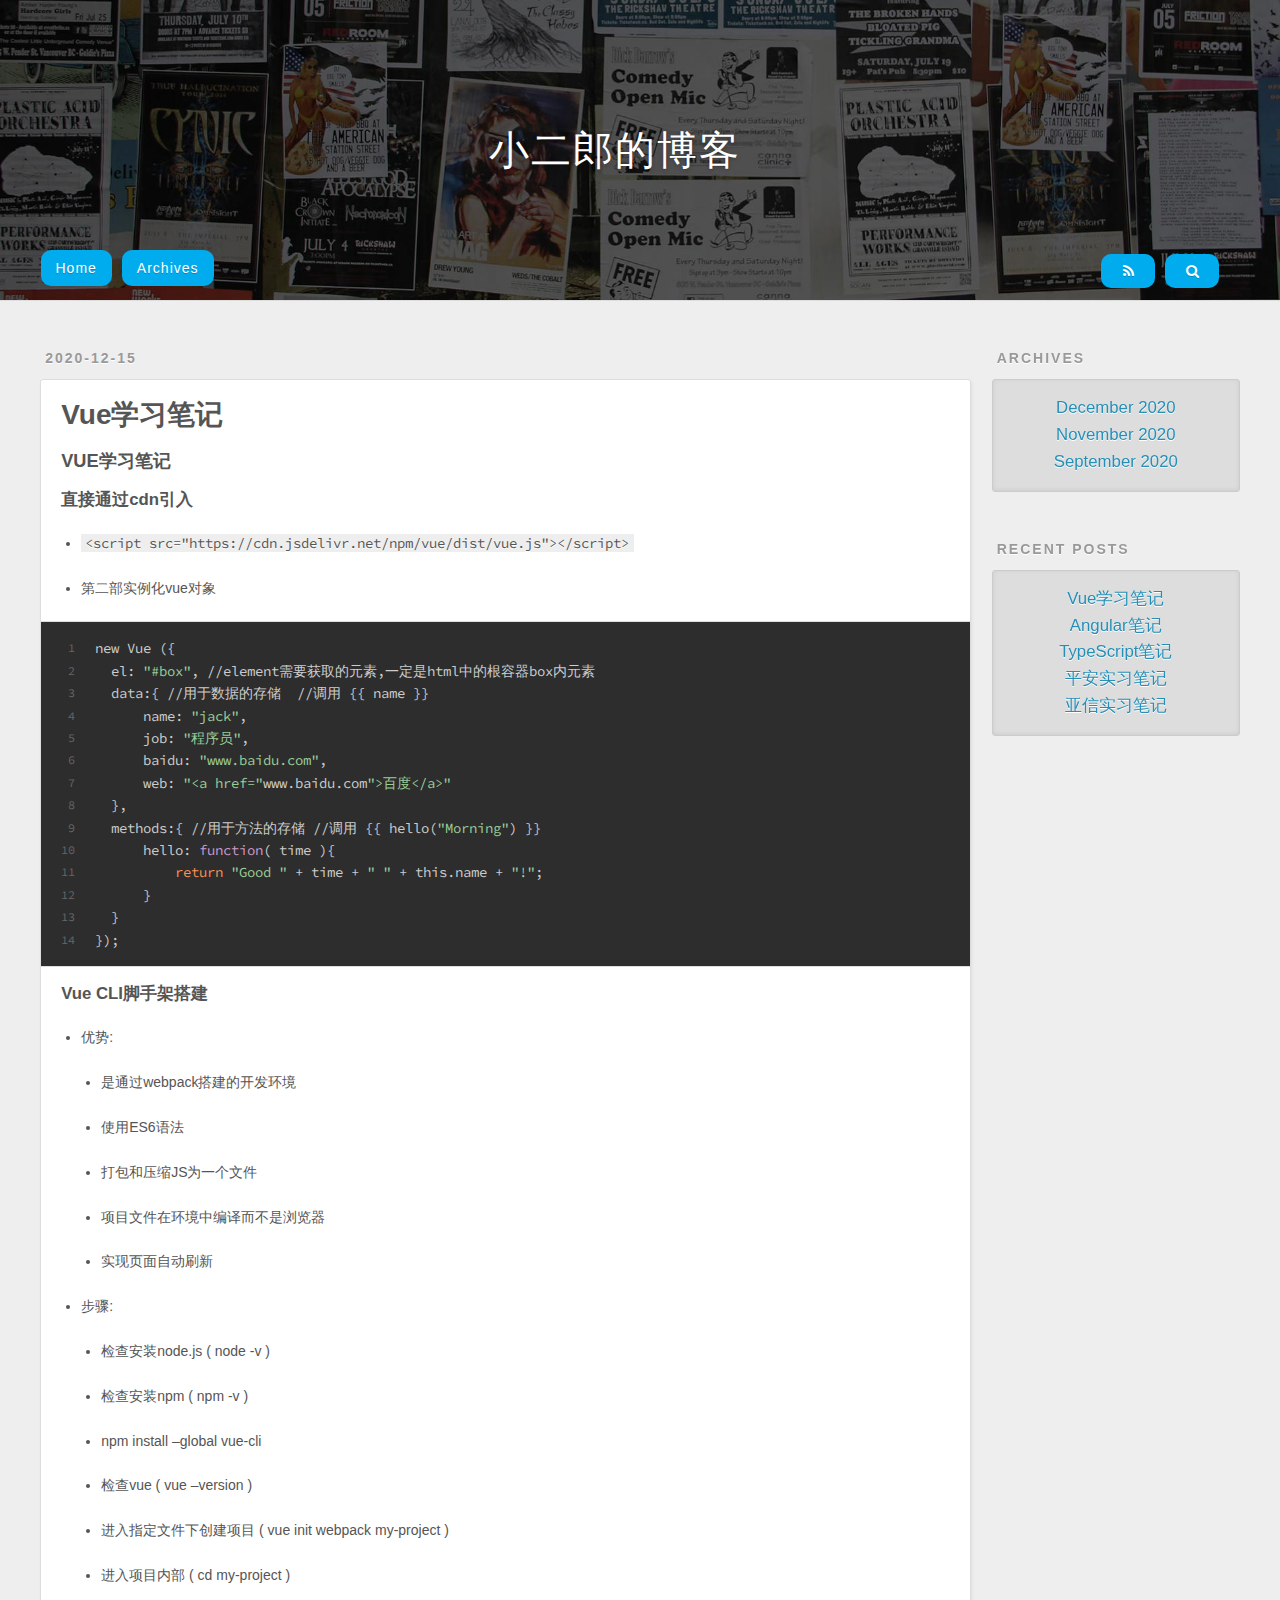
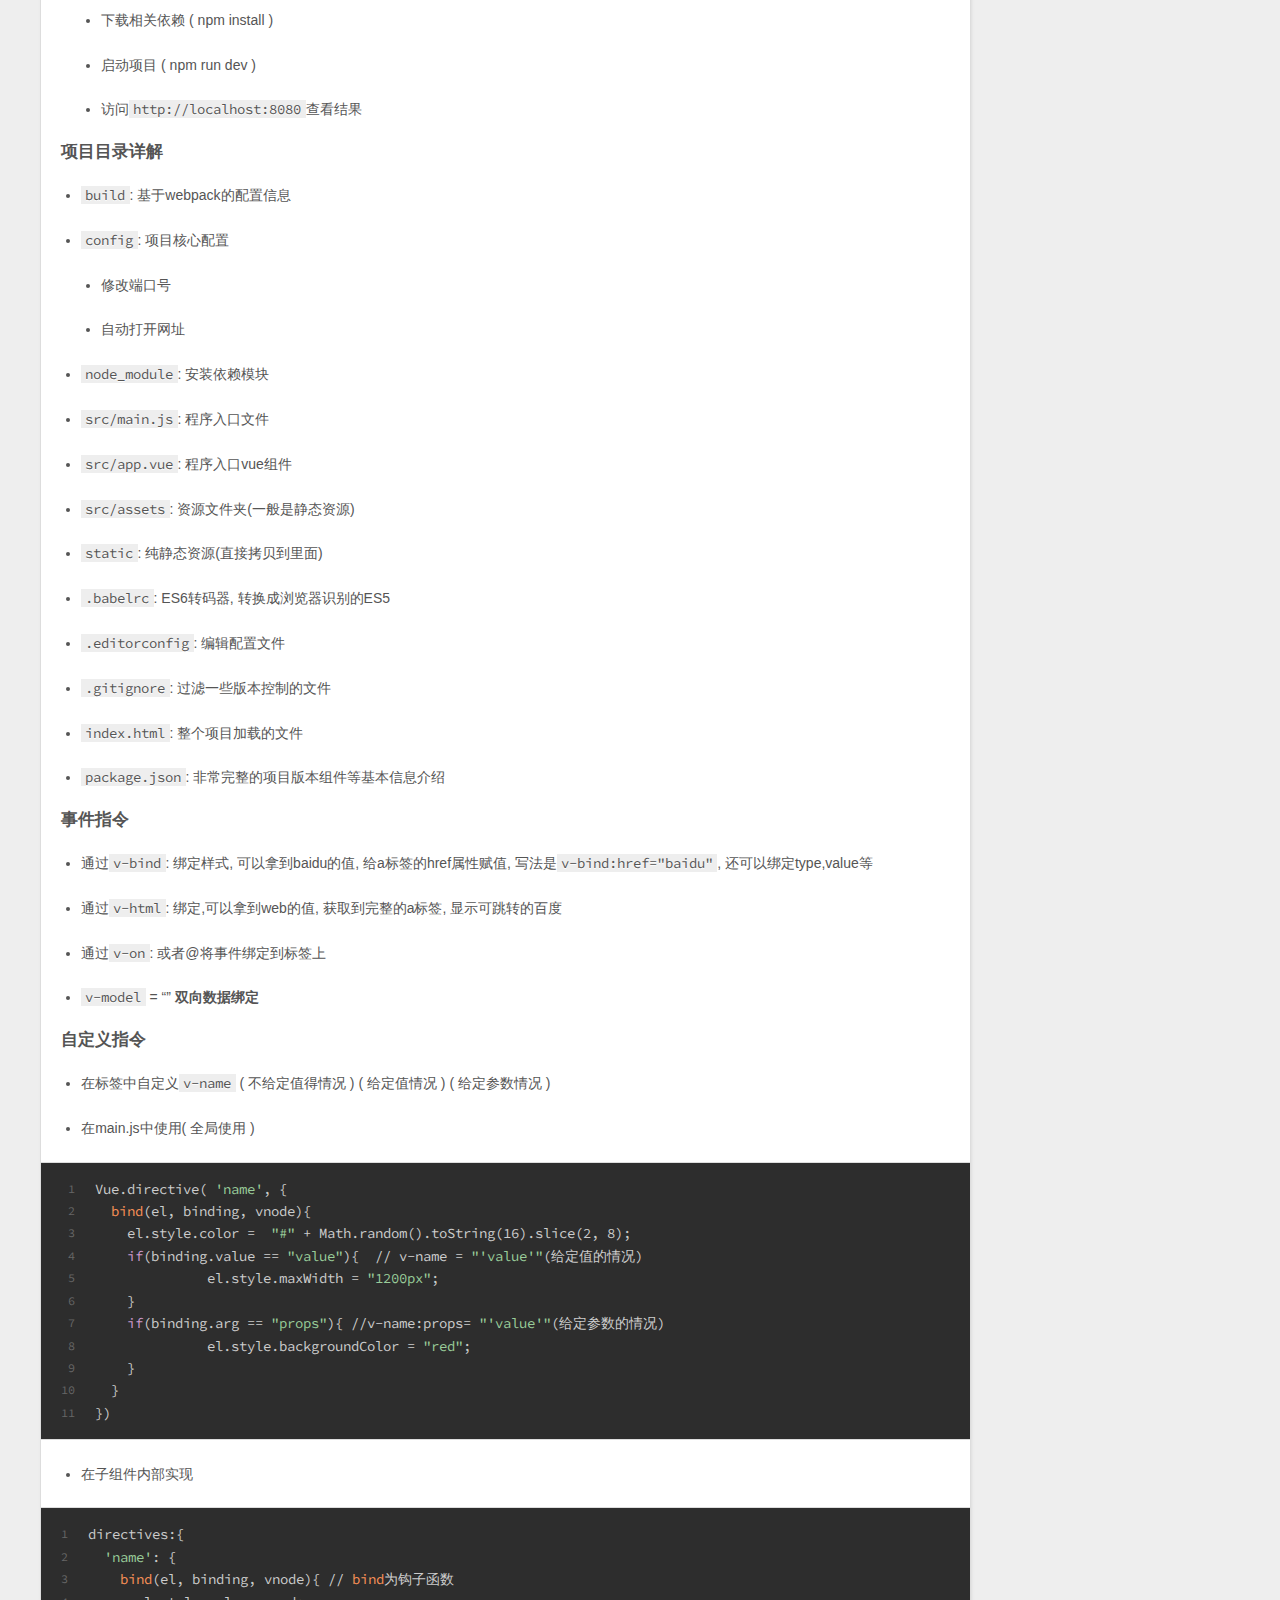
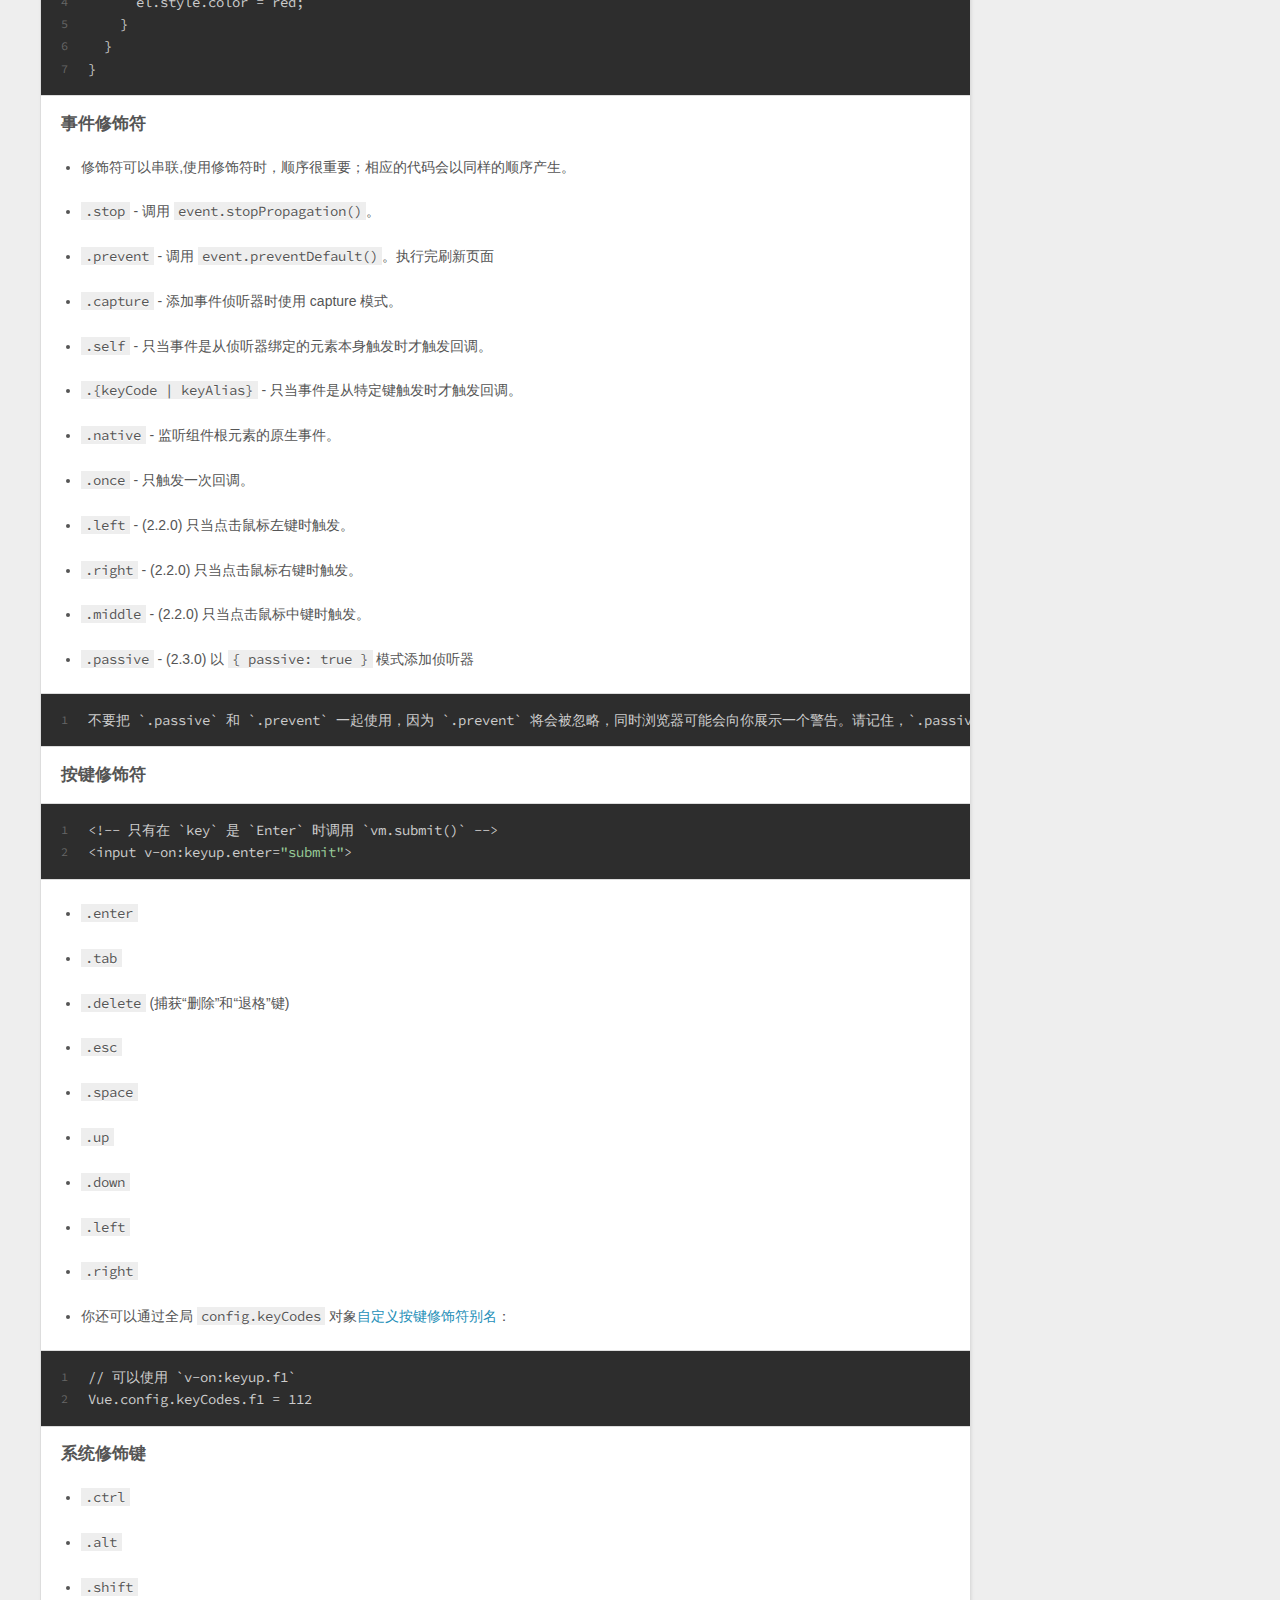
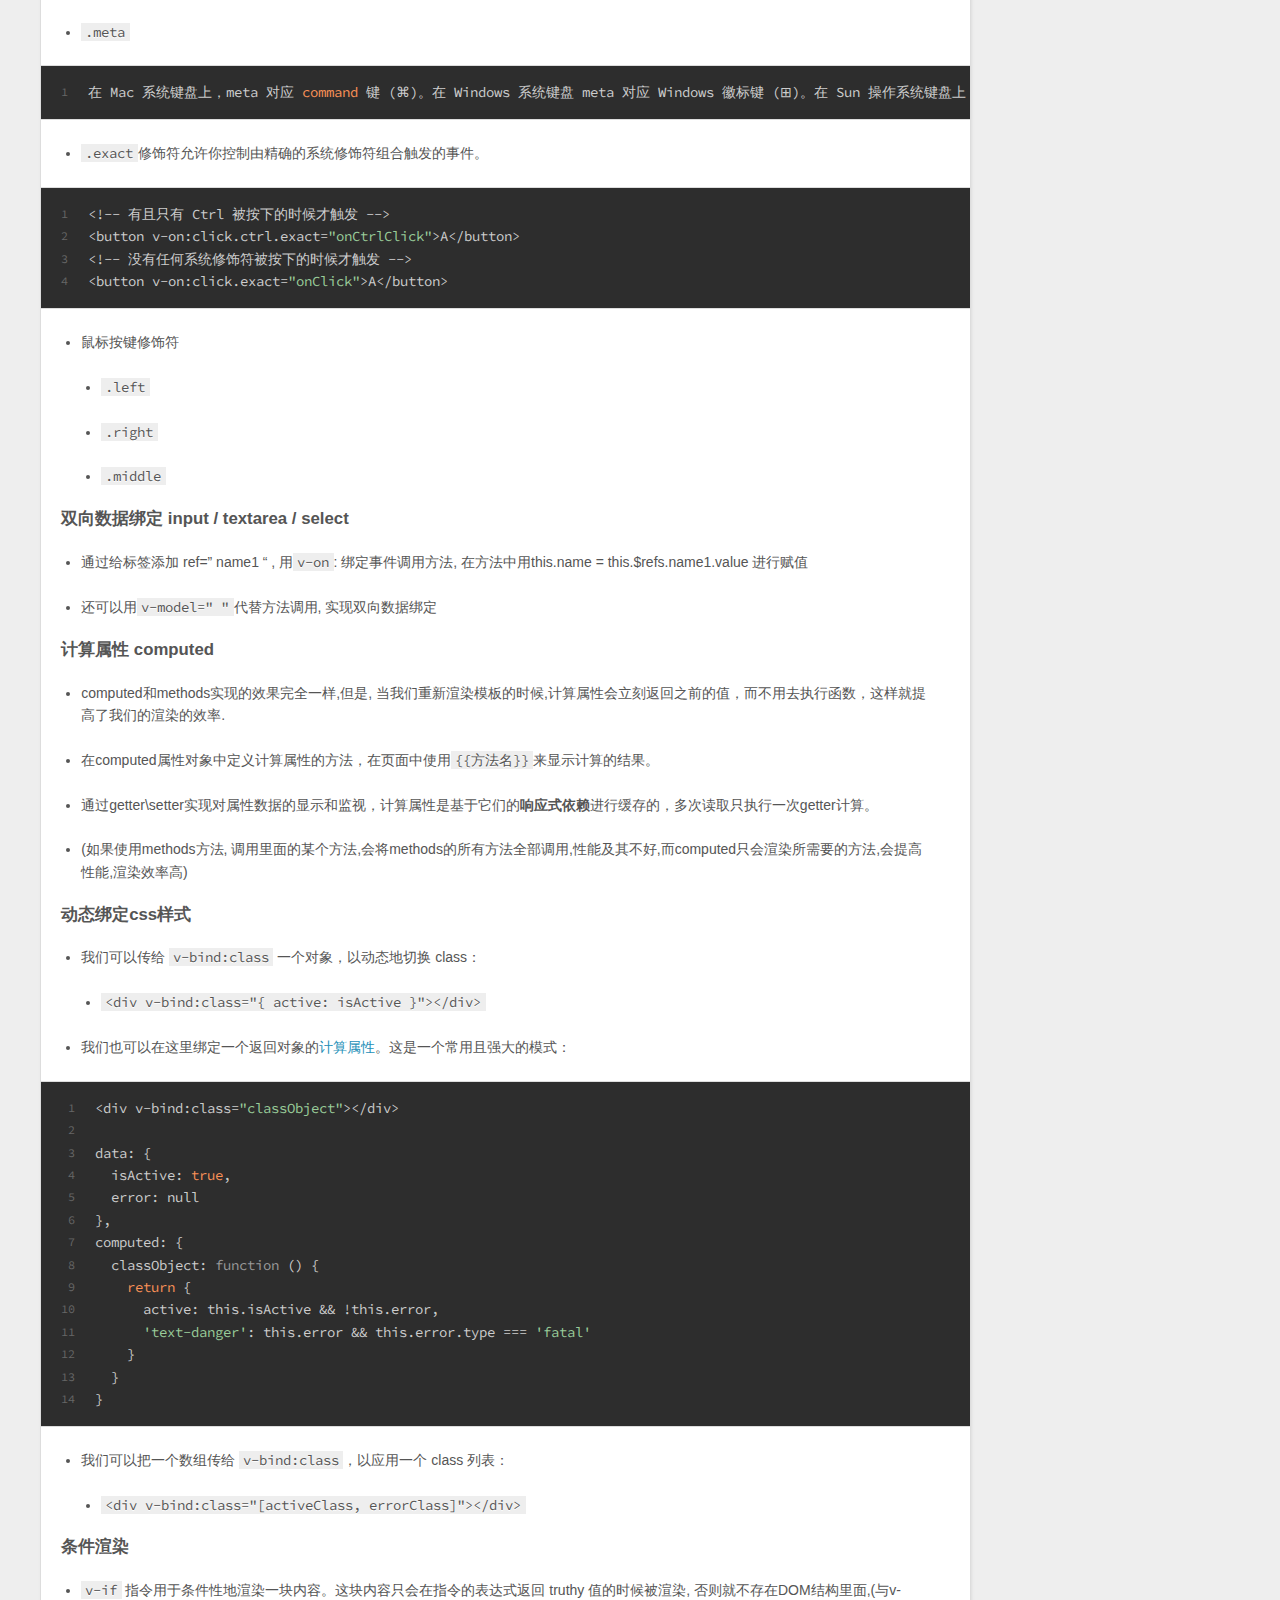
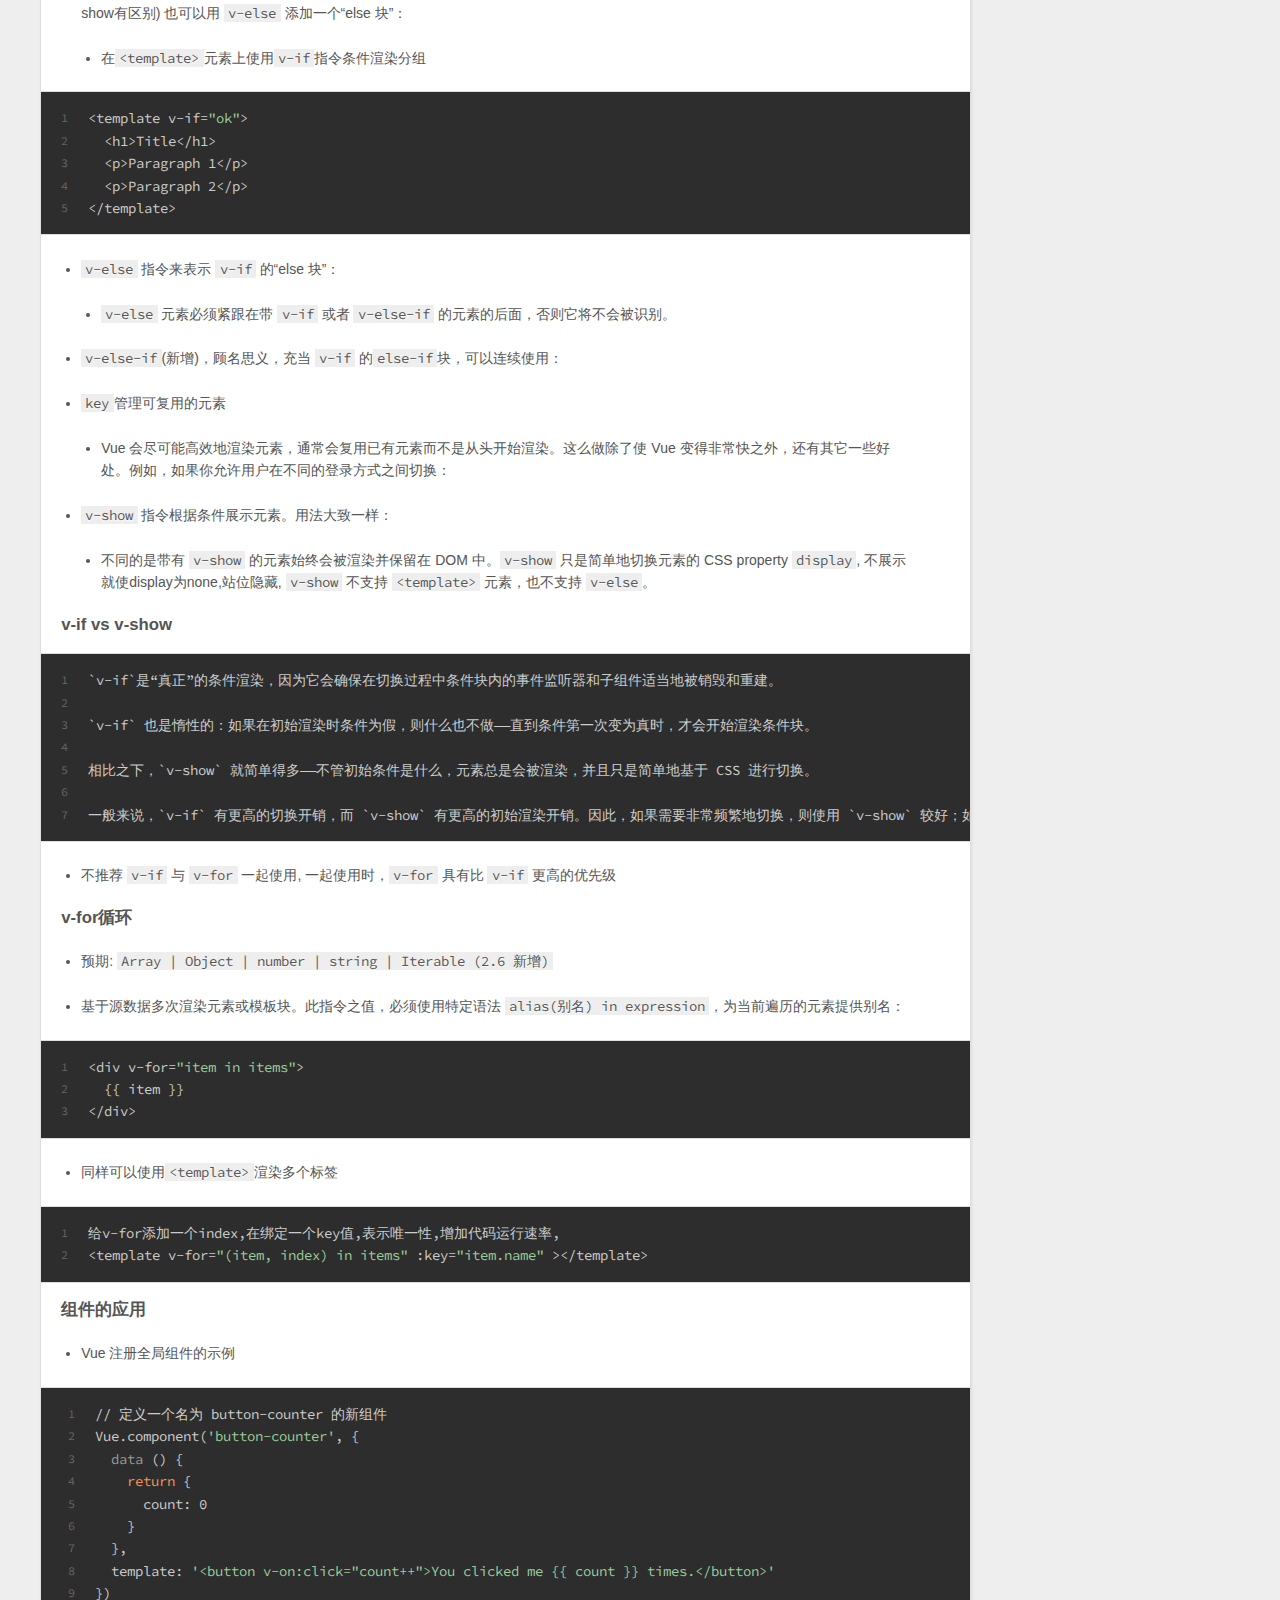
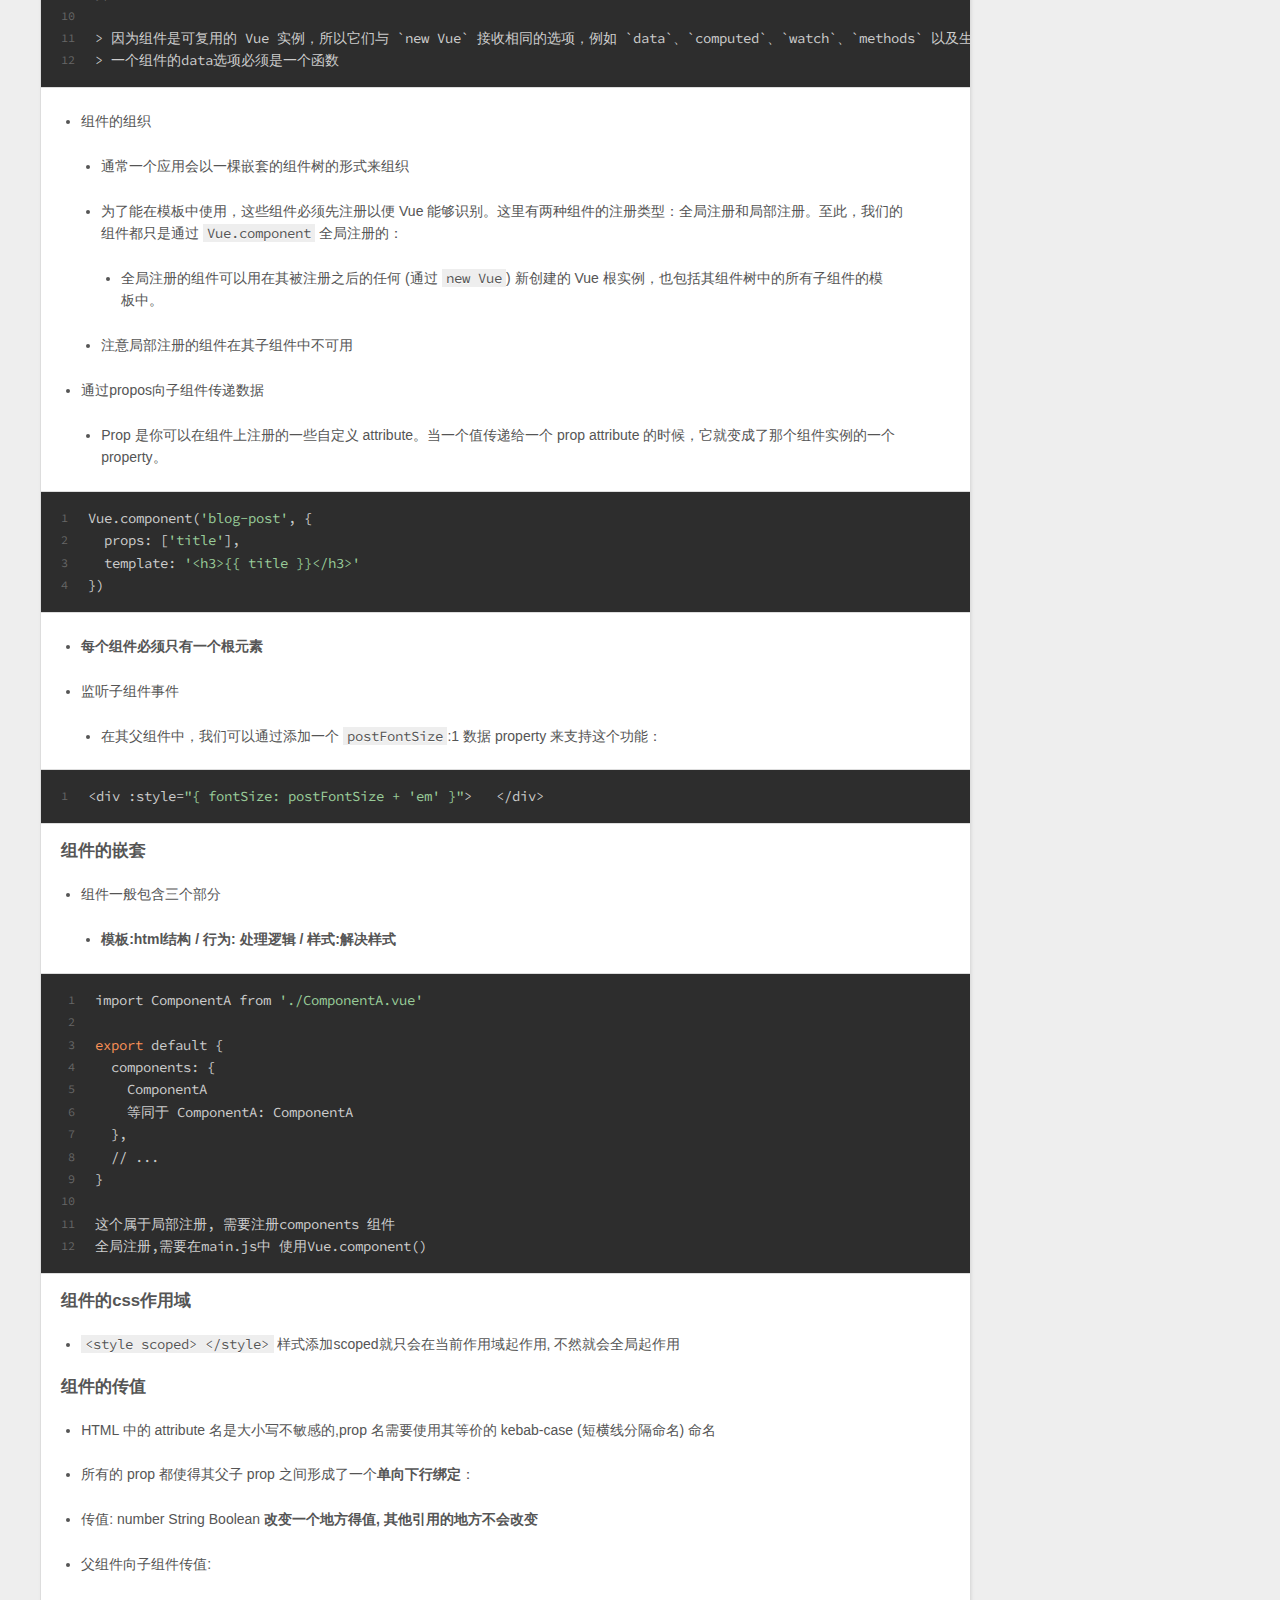
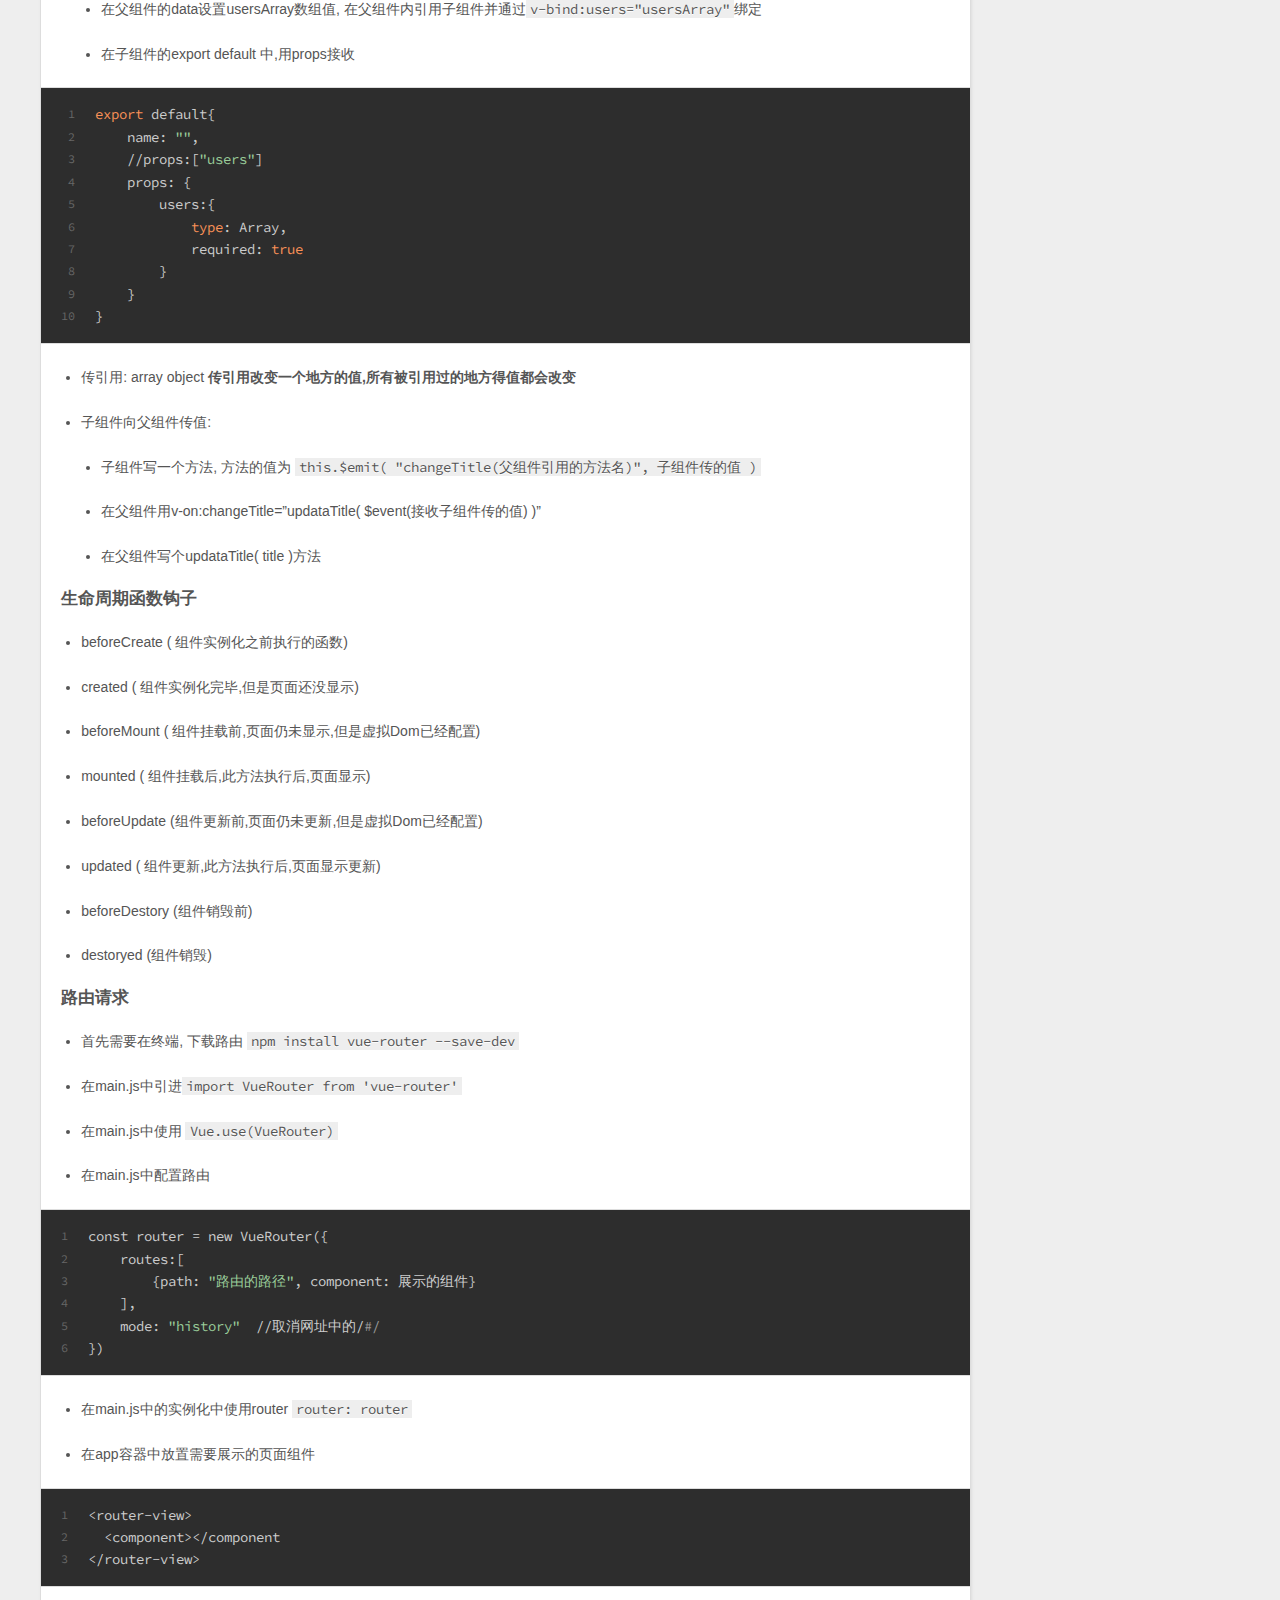
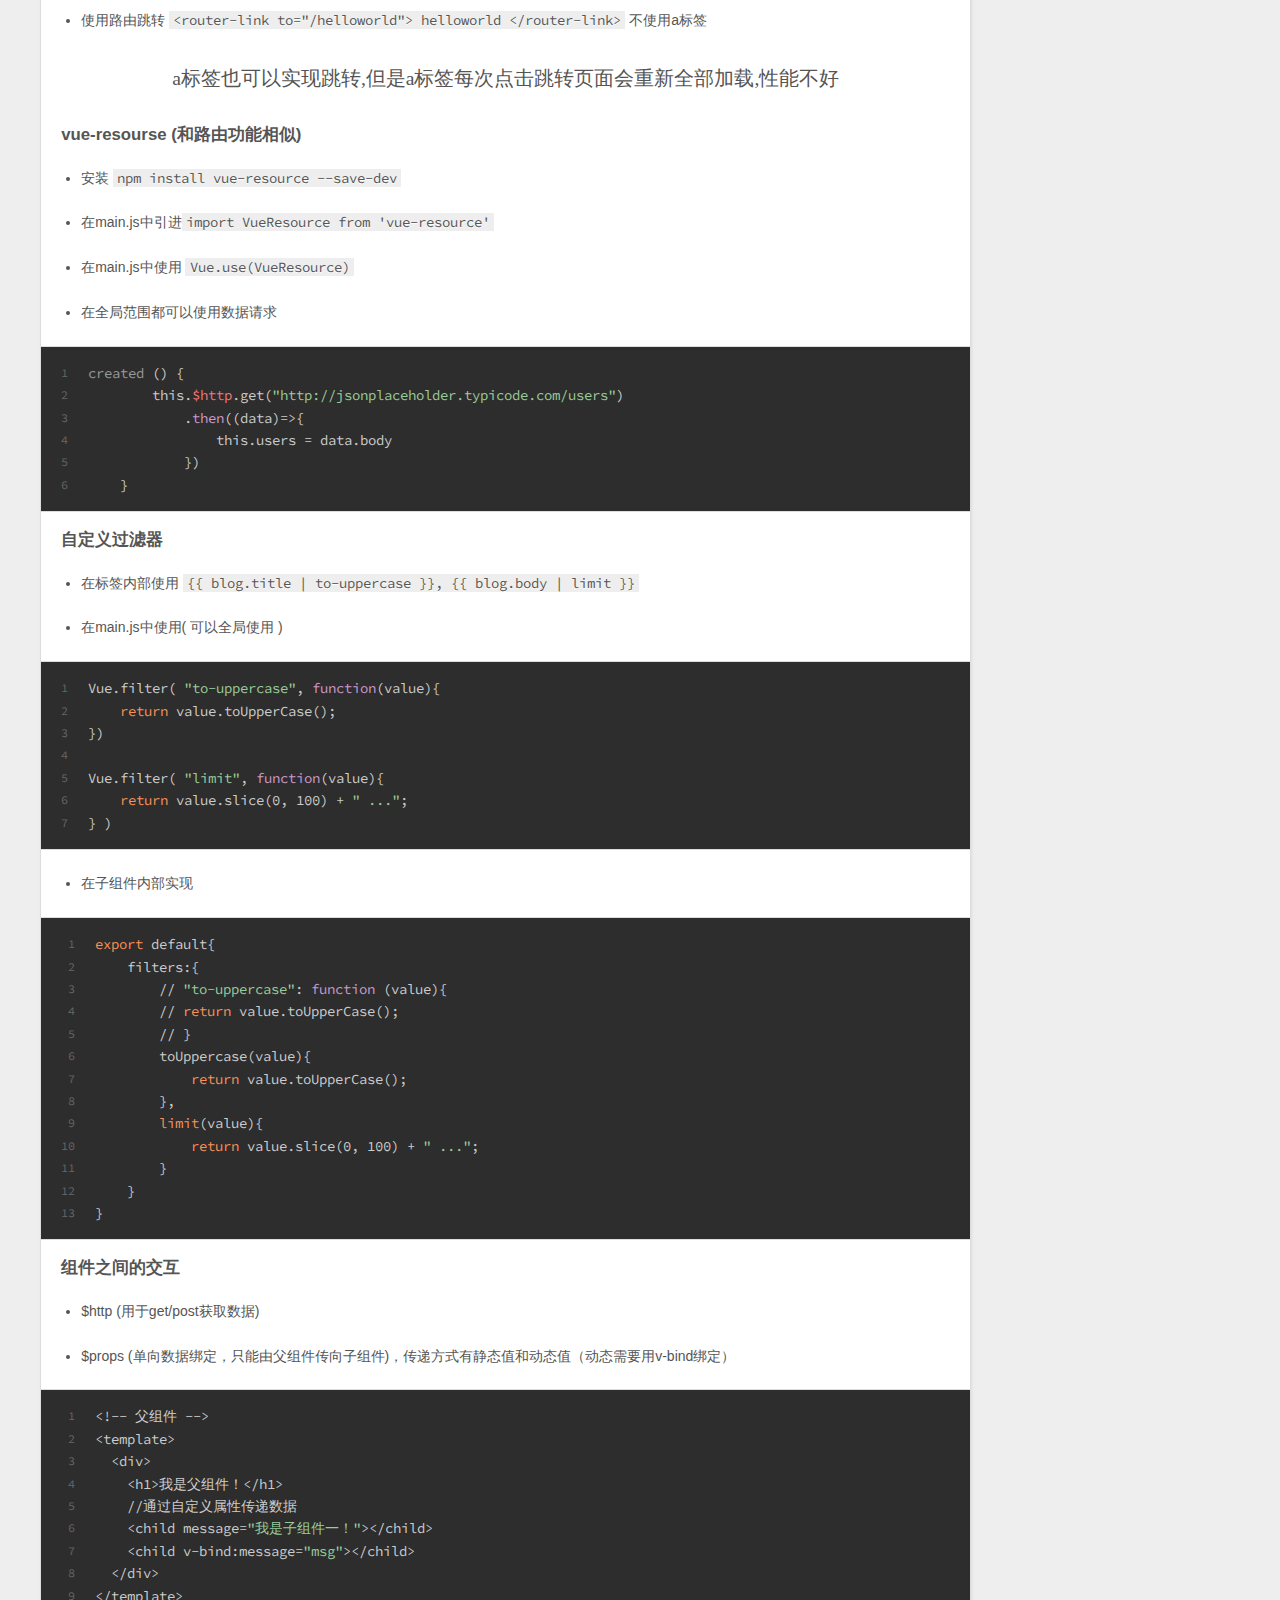
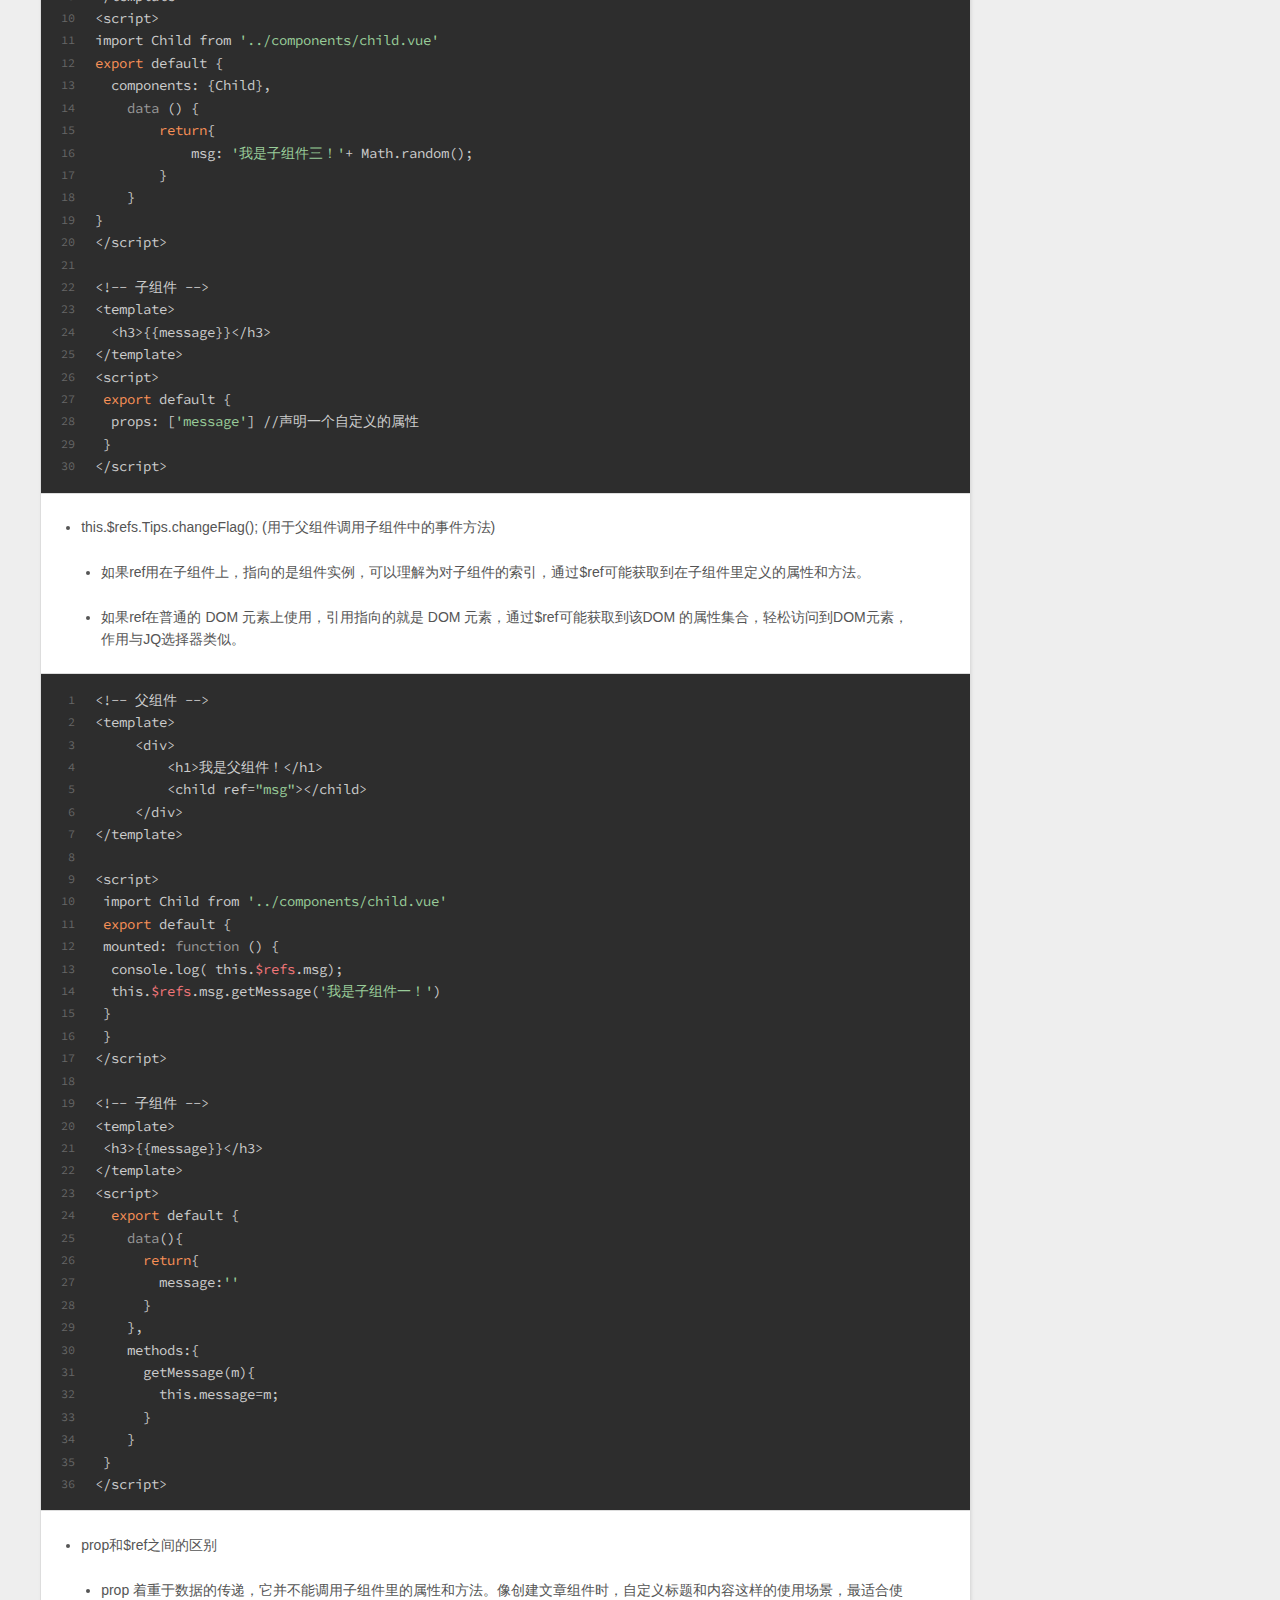
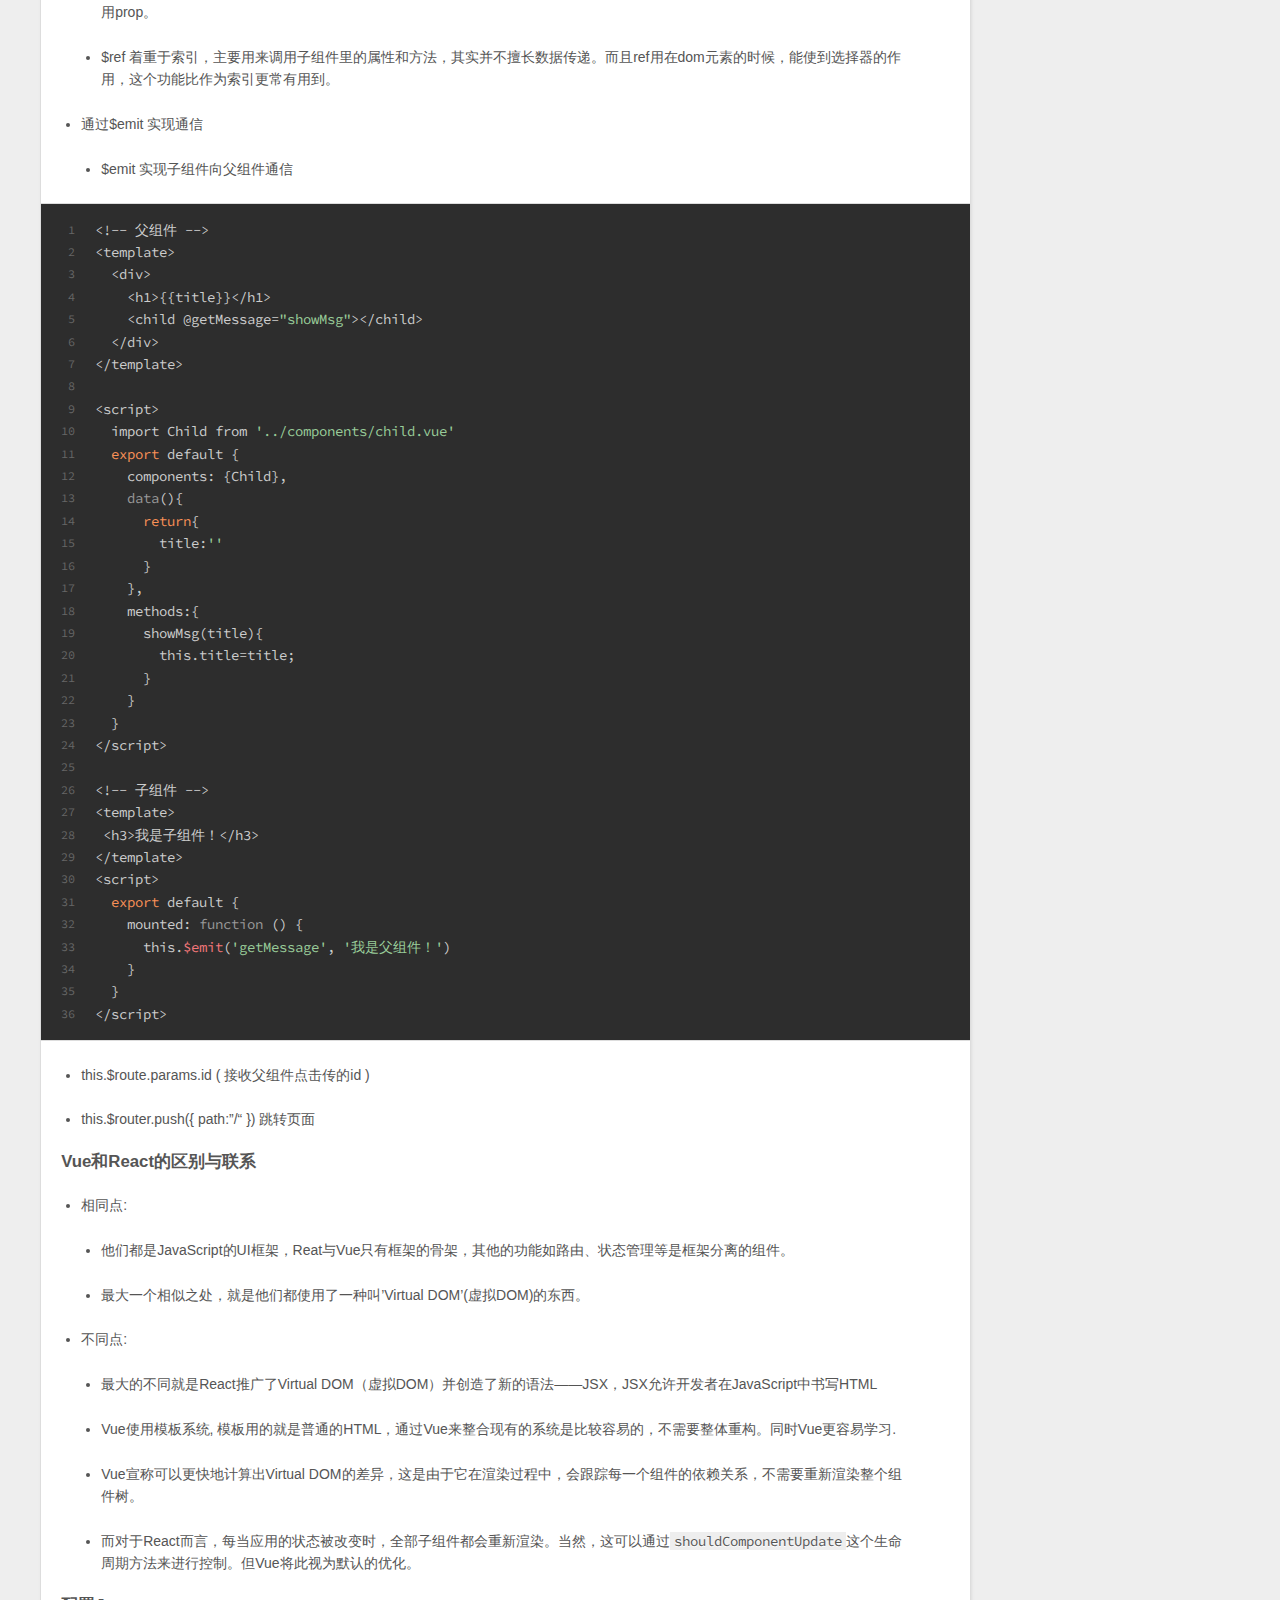
==== commit 59620fea: "Site updated: 2020-12-15 16:16:01" ====
--- a/index.html
+++ b/index.html
@@ -790,6 +790,101 @@
 <li><p>vue3.0中可以用ES module imports按需引入，如：keep-alive内置组件、v-model指令，等等。</p>
 </li>
 </ul>
+<h3 id="Vuex-js的使用"><a href="#Vuex-js的使用" class="headerlink" title="Vuex.js的使用"></a>Vuex.js的使用</h3><ul>
+<li><p>概念: vuex是实现组建全局状态(数据)管理的一种机制,可以方便的实现组件之间数据的共享,数据是响应式的</p>
+</li>
+<li><p>中间组件 store</p>
+</li>
+<li><p>组件传值</p>
+<ul>
+<li><p>子组件获取父组件值 使用 getter</p>
+<ul>
+<li>父向子传值: v-bind属性绑定</li>
+</ul>
+</li>
+<li><p>父组件获取子组件值 使用 mutation</p>
+<ul>
+<li>子向父传值: v-on事件绑定</li>
+</ul>
+</li>
+<li><p>兄弟组件共享数据: EventBus</p>
+<ul>
+<li><p>$on  接收数据的那个组件</p>
+</li>
+<li><p>$emit  发送数据的那个组件</p>
+</li>
+</ul>
+</li>
+</ul>
+</li>
+</ul>
+<h4 id="State属性-存储数据"><a href="#State属性-存储数据" class="headerlink" title="State属性(存储数据)"></a>State属性(存储数据)</h4><ul>
+<li>State提供唯一的公共数据源,所有共享的数据都要统一放到Store的state中存储</li>
+</ul>
+<figure class="highlight bash"><table><tr><td class="gutter"><pre><span class="line">1</span><br><span class="line">2</span><br><span class="line">3</span><br></pre></td><td class="code"><pre><span class="line">const store = new Vuex.Store(&#123;</span><br><span class="line">    state: &#123; count: 0 &#125;</span><br><span class="line">&#125;)</span><br></pre></td></tr></table></figure>
+
+<ul>
+<li><p>组件访问State中数据的第一种方式 <code>this.$store.state.全局数据名称</code> (template中可以省略this)</p>
+</li>
+<li><p>组件访问State中数据的第二种方式</p>
+<ul>
+<li><ol>
+<li>从vuex中按需导入mapState 函数 <code>import &#123;mapState&#125; from &#39;vuex&#39;</code></li>
+</ol>
+</li>
+<li><ol start="2">
+<li>通过刚才导入的mapState函数, 将当前组件需要的全局数据, 映射为当前组件的computed计算属性</li>
+</ol>
+</li>
+</ul>
+</li>
+</ul>
+<figure class="highlight bash"><table><tr><td class="gutter"><pre><span class="line">1</span><br><span class="line">2</span><br><span class="line">3</span><br></pre></td><td class="code"><pre><span class="line">computed: &#123;</span><br><span class="line">  ...mapState([ <span class="string">&#x27;count&#x27;</span> ])</span><br><span class="line">&#125;</span><br></pre></td></tr></table></figure>
+
+<h4 id="Mutation属性-改变数据"><a href="#Mutation属性-改变数据" class="headerlink" title="Mutation属性(改变数据)"></a>Mutation属性(改变数据)</h4><ul>
+<li><p>Mutation用于变更Store中的数据</p>
+<ul>
+<li><p>只能通过mutation变更store数据,不可以直接操作store中的数据, (很难发现具体哪个地方对store数据进行更改了)</p>
+</li>
+<li><p>这种方式虽然繁琐,但是可以集中监控所有数据的变化, 有利于后期维护</p>
+</li>
+</ul>
+</li>
+</ul>
+<figure class="highlight bash"><table><tr><td class="gutter"><pre><span class="line">1</span><br><span class="line">2</span><br><span class="line">3</span><br><span class="line">4</span><br><span class="line">5</span><br><span class="line">6</span><br><span class="line">7</span><br><span class="line">8</span><br><span class="line">9</span><br><span class="line">10</span><br><span class="line">11</span><br><span class="line">12</span><br><span class="line">13</span><br><span class="line">14</span><br></pre></td><td class="code"><pre><span class="line">// 定义Mutation</span><br><span class="line">const store = new Vuex.Store(&#123;</span><br><span class="line">    state: &#123;</span><br><span class="line">        count: 0</span><br><span class="line">    &#125;,</span><br><span class="line">    mutations: &#123;</span><br><span class="line">        add(state, step)&#123; //第一个参数永远为state, 第二个参数为传参</span><br><span class="line">            state.count += step  // 变更数据状态</span><br><span class="line">        &#125;,</span><br><span class="line">        addN(state, step)&#123;  //第一个参数永远为state, 第二个参数为传参</span><br><span class="line">            state.count += step  // 变更数据状态</span><br><span class="line">        &#125;</span><br><span class="line">    &#125;</span><br><span class="line">&#125;)</span><br></pre></td></tr></table></figure>
+
+<figure class="highlight bash"><table><tr><td class="gutter"><pre><span class="line">1</span><br><span class="line">2</span><br><span class="line">3</span><br><span class="line">4</span><br><span class="line">5</span><br><span class="line">6</span><br></pre></td><td class="code"><pre><span class="line">// 触发Mutation的第一种方法</span><br><span class="line">methods:&#123;</span><br><span class="line">    <span class="function"><span class="title">handlel</span></span>()&#123;</span><br><span class="line">        this.<span class="variable">$store</span>.commit(<span class="string">&#x27;add&#x27;</span>, 3)  //通过commit函数调用Mutation中的方法</span><br><span class="line">    &#125;</span><br><span class="line">&#125;</span><br></pre></td></tr></table></figure>
+
+<figure class="highlight bash"><table><tr><td class="gutter"><pre><span class="line">1</span><br><span class="line">2</span><br><span class="line">3</span><br><span class="line">4</span><br><span class="line">5</span><br><span class="line">6</span><br><span class="line">7</span><br></pre></td><td class="code"><pre><span class="line">// 触发mutation的第二种方式</span><br><span class="line">1. 从vuex中按需导入mapMutations函数 import &#123;mapMutations&#125; from <span class="string">&#x27;vuex&#x27;</span></span><br><span class="line">2. 通过刚才导入的mapMutations函数, 将需要的mutations函数, 映射为当前组件的methods方法</span><br><span class="line">  methods: &#123;</span><br><span class="line">        ...mapMutations([<span class="string">&#x27;add&#x27;</span>, <span class="string">&#x27;addN&#x27;</span>])</span><br><span class="line">  &#125;</span><br><span class="line">3. 在本组件事件方法中直接调用this.add()方法或者直接在@click=<span class="string">&quot;addNAsync&quot;</span>使用方法</span><br></pre></td></tr></table></figure>
+
+<h4 id="Action属性"><a href="#Action属性" class="headerlink" title="Action属性"></a>Action属性</h4><ul>
+<li>触发actions异步任务时携带参数</li>
+</ul>
+<figure class="highlight bash"><table><tr><td class="gutter"><pre><span class="line">1</span><br><span class="line">2</span><br><span class="line">3</span><br><span class="line">4</span><br><span class="line">5</span><br><span class="line">6</span><br><span class="line">7</span><br><span class="line">8</span><br><span class="line">9</span><br><span class="line">10</span><br><span class="line">11</span><br><span class="line">12</span><br><span class="line">13</span><br><span class="line">14</span><br><span class="line">15</span><br><span class="line">16</span><br><span class="line">17</span><br></pre></td><td class="code"><pre><span class="line">// 定义Action</span><br><span class="line"></span><br><span class="line">const store = new Vuex.Store(&#123;</span><br><span class="line">    // ...省略代码</span><br><span class="line">    mutations: &#123;</span><br><span class="line">        addN(state, step)&#123;</span><br><span class="line">            state.count += step</span><br><span class="line">        &#125;</span><br><span class="line">    &#125;,</span><br><span class="line">    actions: &#123;</span><br><span class="line">        addNAsync(context, step)&#123;</span><br><span class="line">            setTimeout( () =&gt; &#123;</span><br><span class="line">                context.commit(<span class="string">&#x27;addN&#x27;</span>, step)</span><br><span class="line">            &#125;, 1000)</span><br><span class="line">        &#125;</span><br><span class="line">    &#125;</span><br><span class="line">&#125;)</span><br></pre></td></tr></table></figure>
+
+<figure class="highlight bash"><table><tr><td class="gutter"><pre><span class="line">1</span><br><span class="line">2</span><br><span class="line">3</span><br><span class="line">4</span><br><span class="line">5</span><br><span class="line">6</span><br><span class="line">7</span><br><span class="line">8</span><br><span class="line">9</span><br><span class="line">10</span><br><span class="line">11</span><br><span class="line">12</span><br><span class="line">13</span><br><span class="line">14</span><br><span class="line">15</span><br><span class="line">16</span><br></pre></td><td class="code"><pre><span class="line">// 触发Action的第一种方式</span><br><span class="line">methods: &#123;</span><br><span class="line">    <span class="function"><span class="title">handle</span></span> () &#123;</span><br><span class="line">        // 在调用dispatch函数</span><br><span class="line">        // 触发actions时携带参数</span><br><span class="line">        this.<span class="variable">$store</span>.dispatch(<span class="string">&#x27;addNAsync&#x27;</span>, 5)</span><br><span class="line">    &#125;</span><br><span class="line">&#125;</span><br><span class="line"></span><br><span class="line">// 触发Action的第二种方法</span><br><span class="line">1. 从vuex中按需导入mapActions函数 import &#123;mapActions&#125; from <span class="string">&#x27;vuex&#x27;</span></span><br><span class="line">2. 将需要的actions函数, 映射为当前组件的methods方法</span><br><span class="line">  methods: &#123;</span><br><span class="line">        ...mapActions([<span class="string">&#x27;addNAsync&#x27;</span>, <span class="string">&#x27;...&#x27;</span>])</span><br><span class="line">  &#125;</span><br><span class="line">3. 直接在@click=<span class="string">&quot;addNAsync&quot;</span>使用方法</span><br></pre></td></tr></table></figure>
+
+<h4 id="Getter属性-获取数据"><a href="#Getter属性-获取数据" class="headerlink" title="Getter属性(获取数据)"></a>Getter属性(获取数据)</h4><ul>
+<li><p>用于对Store中的数据进行加工处理形成新的数据,类似Vue的计算属性</p>
+</li>
+<li><p>有时候我们需要从 store 中的 state 中派生出一些状态，例如对列表进行过滤并计数：</p>
+</li>
+<li><p>Store中数据发生变化, Getter的数据也会跟着变化</p>
+</li>
+</ul>
+<figure class="highlight bash"><table><tr><td class="gutter"><pre><span class="line">1</span><br><span class="line">2</span><br><span class="line">3</span><br><span class="line">4</span><br><span class="line">5</span><br><span class="line">6</span><br><span class="line">7</span><br><span class="line">8</span><br><span class="line">9</span><br><span class="line">10</span><br><span class="line">11</span><br></pre></td><td class="code"><pre><span class="line">// 定义Getter</span><br><span class="line">const store = new Vuex.Store(&#123;</span><br><span class="line">    state: &#123;</span><br><span class="line">        count: 0</span><br><span class="line">    &#125;,</span><br><span class="line">    getters: &#123;</span><br><span class="line">        showNum: state =&gt; &#123;</span><br><span class="line">            <span class="built_in">return</span> <span class="string">&#x27;当前最新的数量是[&#x27;</span> + state.count + <span class="string">&#x27;] &#x27;</span>  //返回的新值(字符串)</span><br><span class="line">        &#125;</span><br><span class="line">    &#125;</span><br><span class="line">&#125;)</span><br></pre></td></tr></table></figure>
+
+<figure class="highlight bash"><table><tr><td class="gutter"><pre><span class="line">1</span><br><span class="line">2</span><br><span class="line">3</span><br><span class="line">4</span><br><span class="line">5</span><br><span class="line">6</span><br><span class="line">7</span><br><span class="line">8</span><br></pre></td><td class="code"><pre><span class="line">// 使用Getters的第一种方式</span><br><span class="line">this.<span class="variable">$store</span>.getters.名称</span><br><span class="line"></span><br><span class="line">// 使用Getters的第二种方式</span><br><span class="line">import &#123; mapGetters &#125; from <span class="string">&#x27;vuex&#x27;</span></span><br><span class="line">computed: &#123;</span><br><span class="line">    ...mapGetters([<span class="string">&#x27;showNum&#x27;</span>])</span><br><span class="line">&#125;</span><br></pre></td></tr></table></figure>
+
+<ul>
+<li><code>mapGetters</code> 辅助函数仅仅是将 store 中的 getter 映射到局部计算属性：</li>
+</ul>
+<figure class="highlight bash"><table><tr><td class="gutter"><pre><span class="line">1</span><br><span class="line">2</span><br><span class="line">3</span><br><span class="line">4</span><br><span class="line">5</span><br><span class="line">6</span><br><span class="line">7</span><br><span class="line">8</span><br></pre></td><td class="code"><pre><span class="line">computed: &#123;</span><br><span class="line">  // 使用对象展开运算符将 getter 混入 computed 对象中</span><br><span class="line">    ...mapGetters([</span><br><span class="line">      <span class="string">&#x27;doneTodosCount&#x27;</span>,</span><br><span class="line">      <span class="string">&#x27;anotherGetter&#x27;</span>,</span><br><span class="line">      // ...</span><br><span class="line">    ])</span><br><span class="line">  &#125;</span><br></pre></td></tr></table></figure>
+
+<ul>
+<li>如果你想将一个 getter 属性另取一个名字，使用对象形式：</li>
+</ul>
+<figure class="highlight bash"><table><tr><td class="gutter"><pre><span class="line">1</span><br><span class="line">2</span><br><span class="line">3</span><br><span class="line">4</span><br></pre></td><td class="code"><pre><span class="line">...mapGetters(&#123;</span><br><span class="line">  // 把 `this.doneCount` 映射为 `this.<span class="variable">$store</span>.getters.doneTodosCount`</span><br><span class="line">  doneCount: <span class="string">&#x27;doneTodosCount&#x27;</span></span><br><span class="line">&#125;)</span><br></pre></td></tr></table></figure>
 
       
     </div>
--- a/css/style.css
+++ b/css/style.css
@@ -131,6 +131,7 @@
   max-width: 1220px;
   margin: 0 auto;
   padding: 0 20px;
+  display: flex;
 }
 .outer:before,
 .outer:after {
@@ -142,8 +143,8 @@
 }
 .inner {
   display: inline-block;
-  width: 98.33333333333333%;
-  margin: 250px 0.833333333333333%;
+  width: 94.33333333333333%;
+  margin: 250px 0.833333333333333% 0;
 }
 .left,
 .alignleft {
@@ -181,7 +182,7 @@
 @media screen and (min-width: 700px) {
   #main {
     display: inline-block;
-    width: 72.33333333333333%;
+    width: 76.33333333333333%;
     margin: 0 0.833333333333333%;
   }
 }
@@ -1291,7 +1292,7 @@
 @media screen and (min-width: 700px) {
   #sidebar {
     display: inline-block;
-    width: 22.333333333333332%;
+    width: 20.333333333333332%;
     margin: 0 0.833333333333333%;
   }
 }
@@ -1330,7 +1331,8 @@
 .widget {
   line-height: 1.6em;
   word-wrap: break-word;
-  font-size: 0.9em;
+  font-size: 1.2em;
+  text-align: center;
 }
 .widget ul,
 .widget ol {
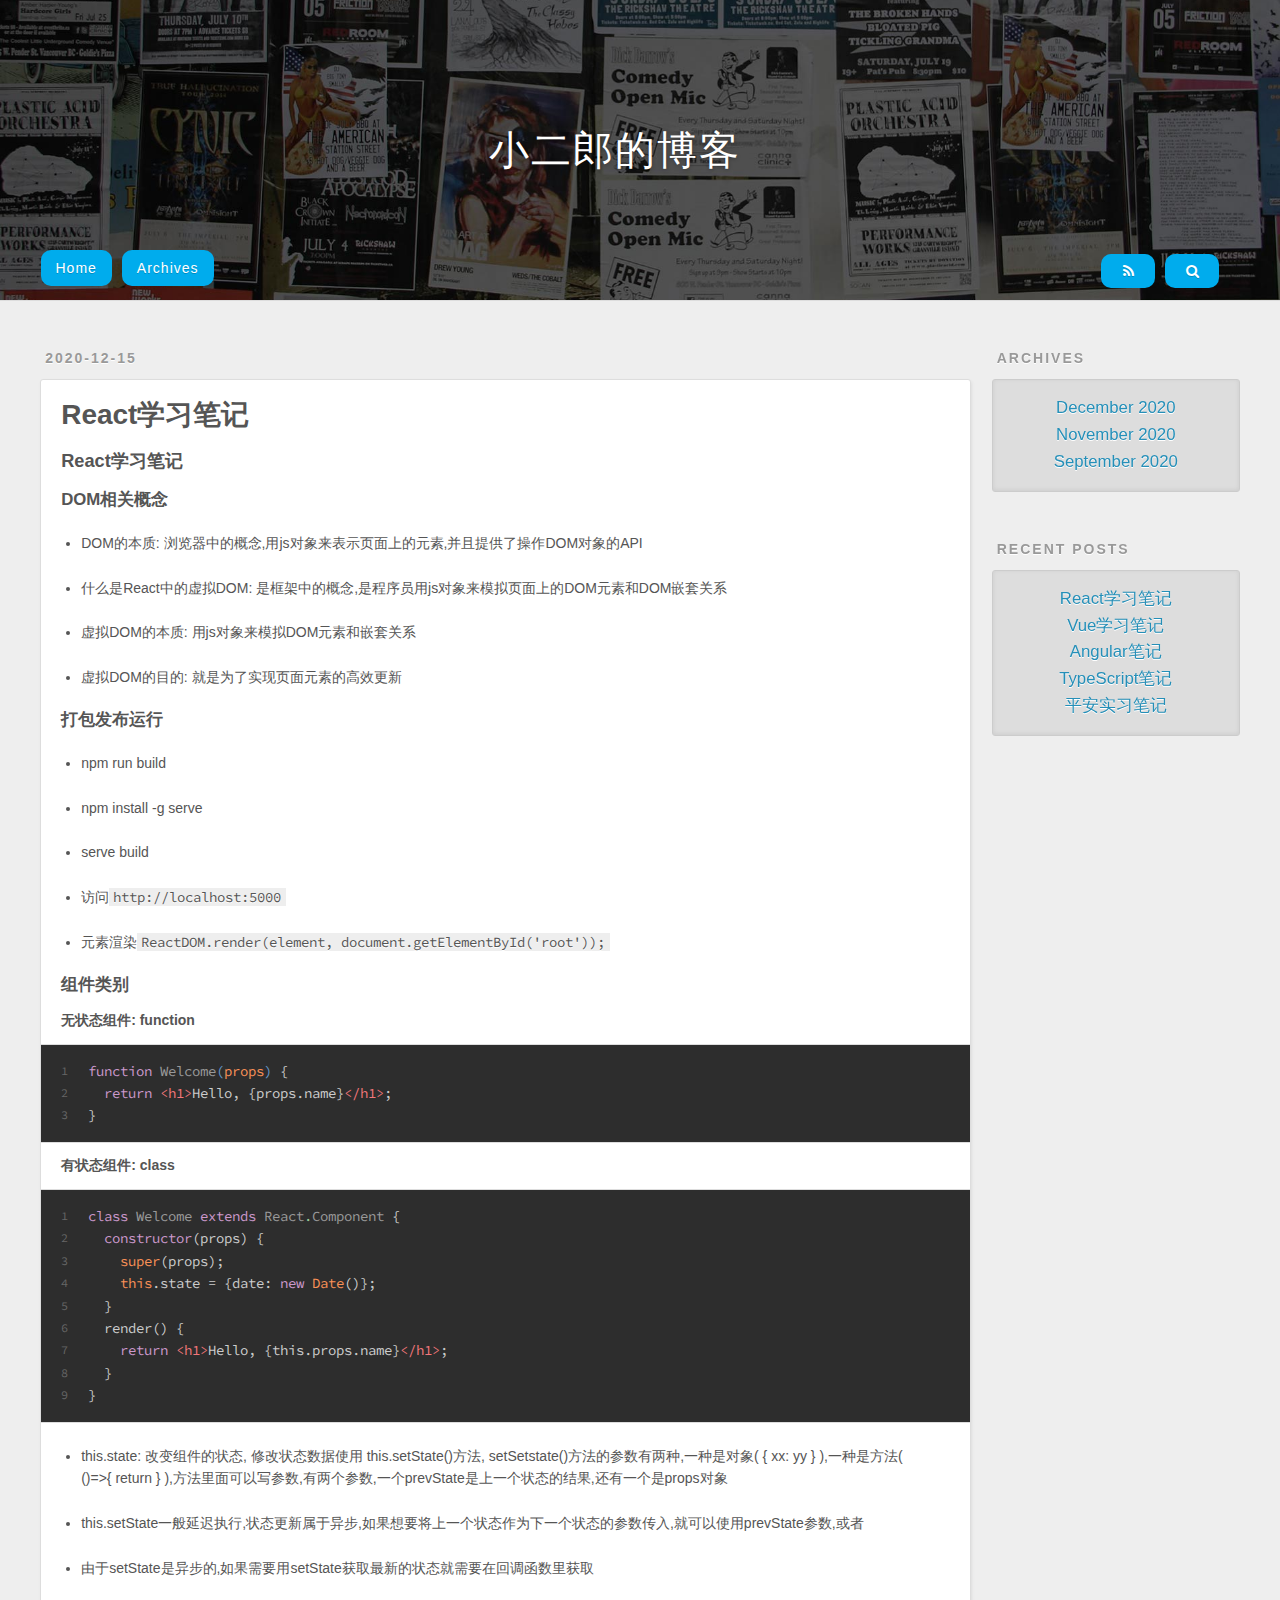
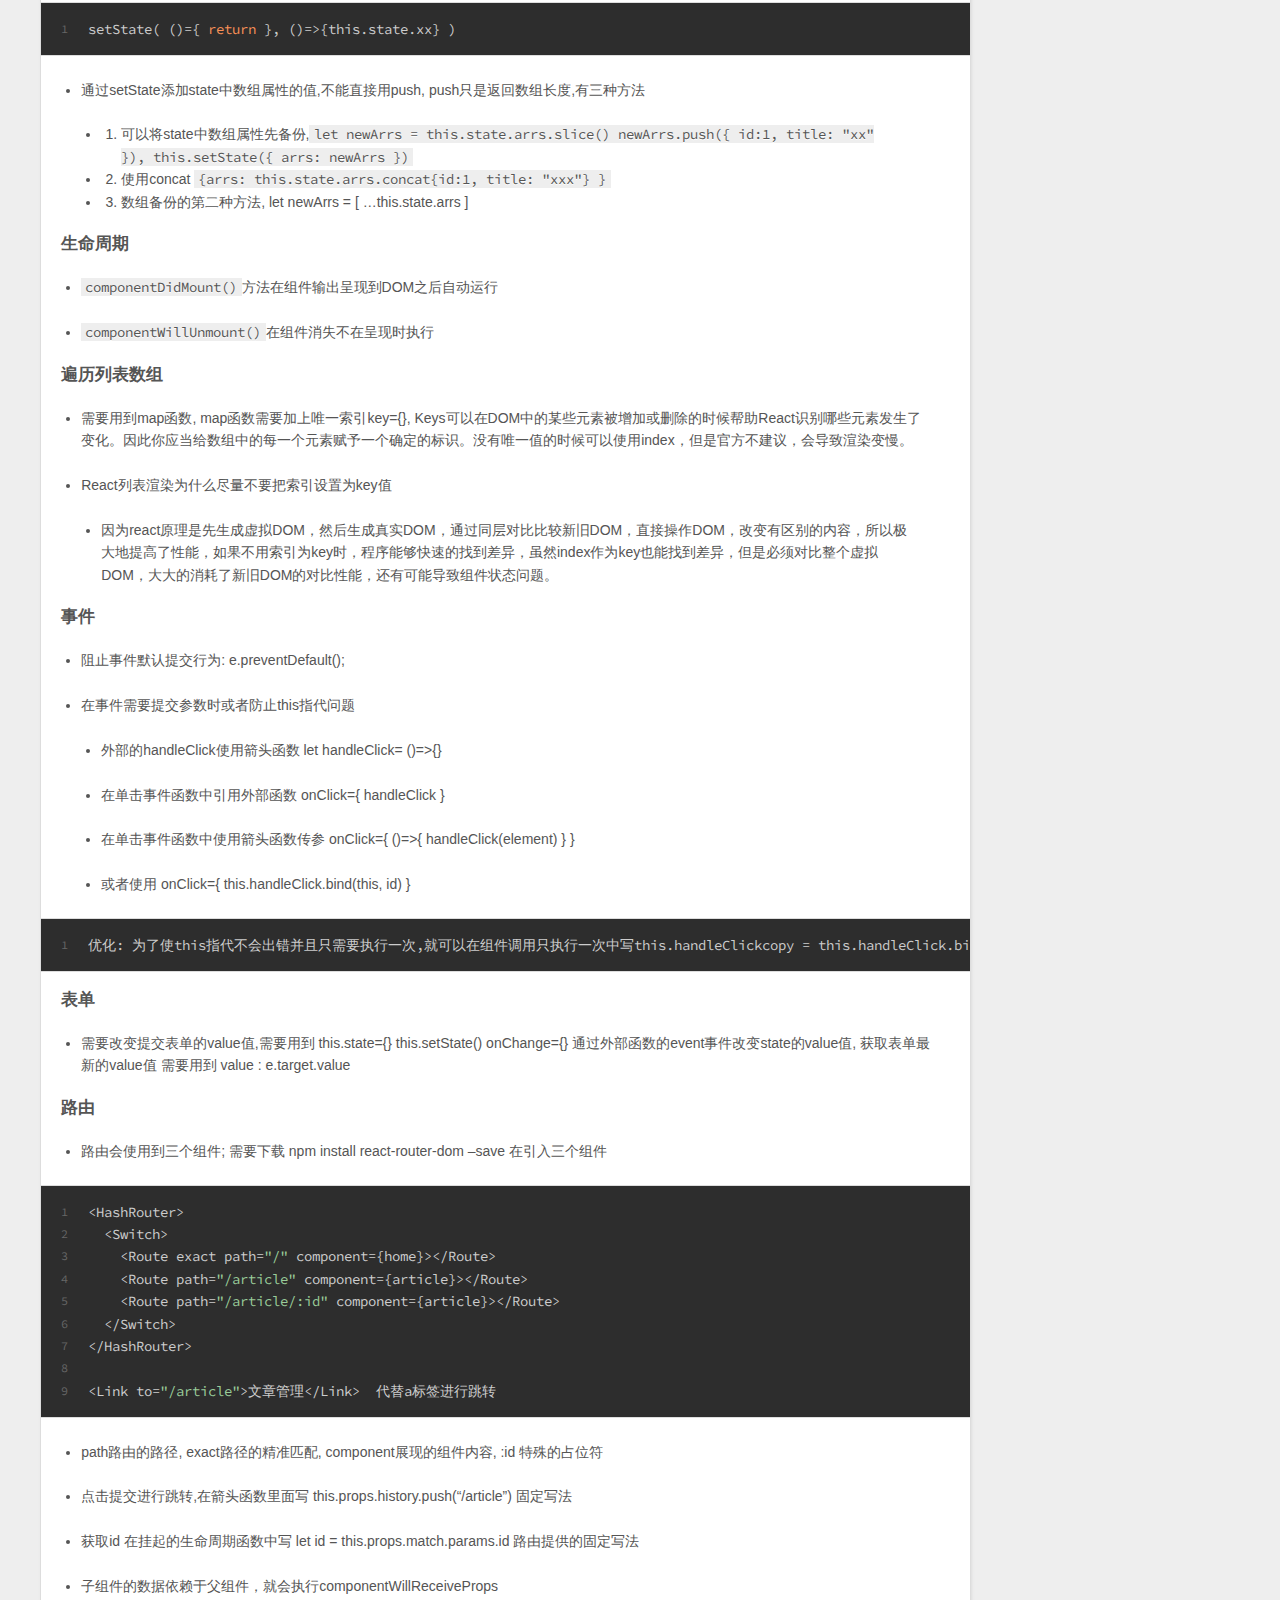
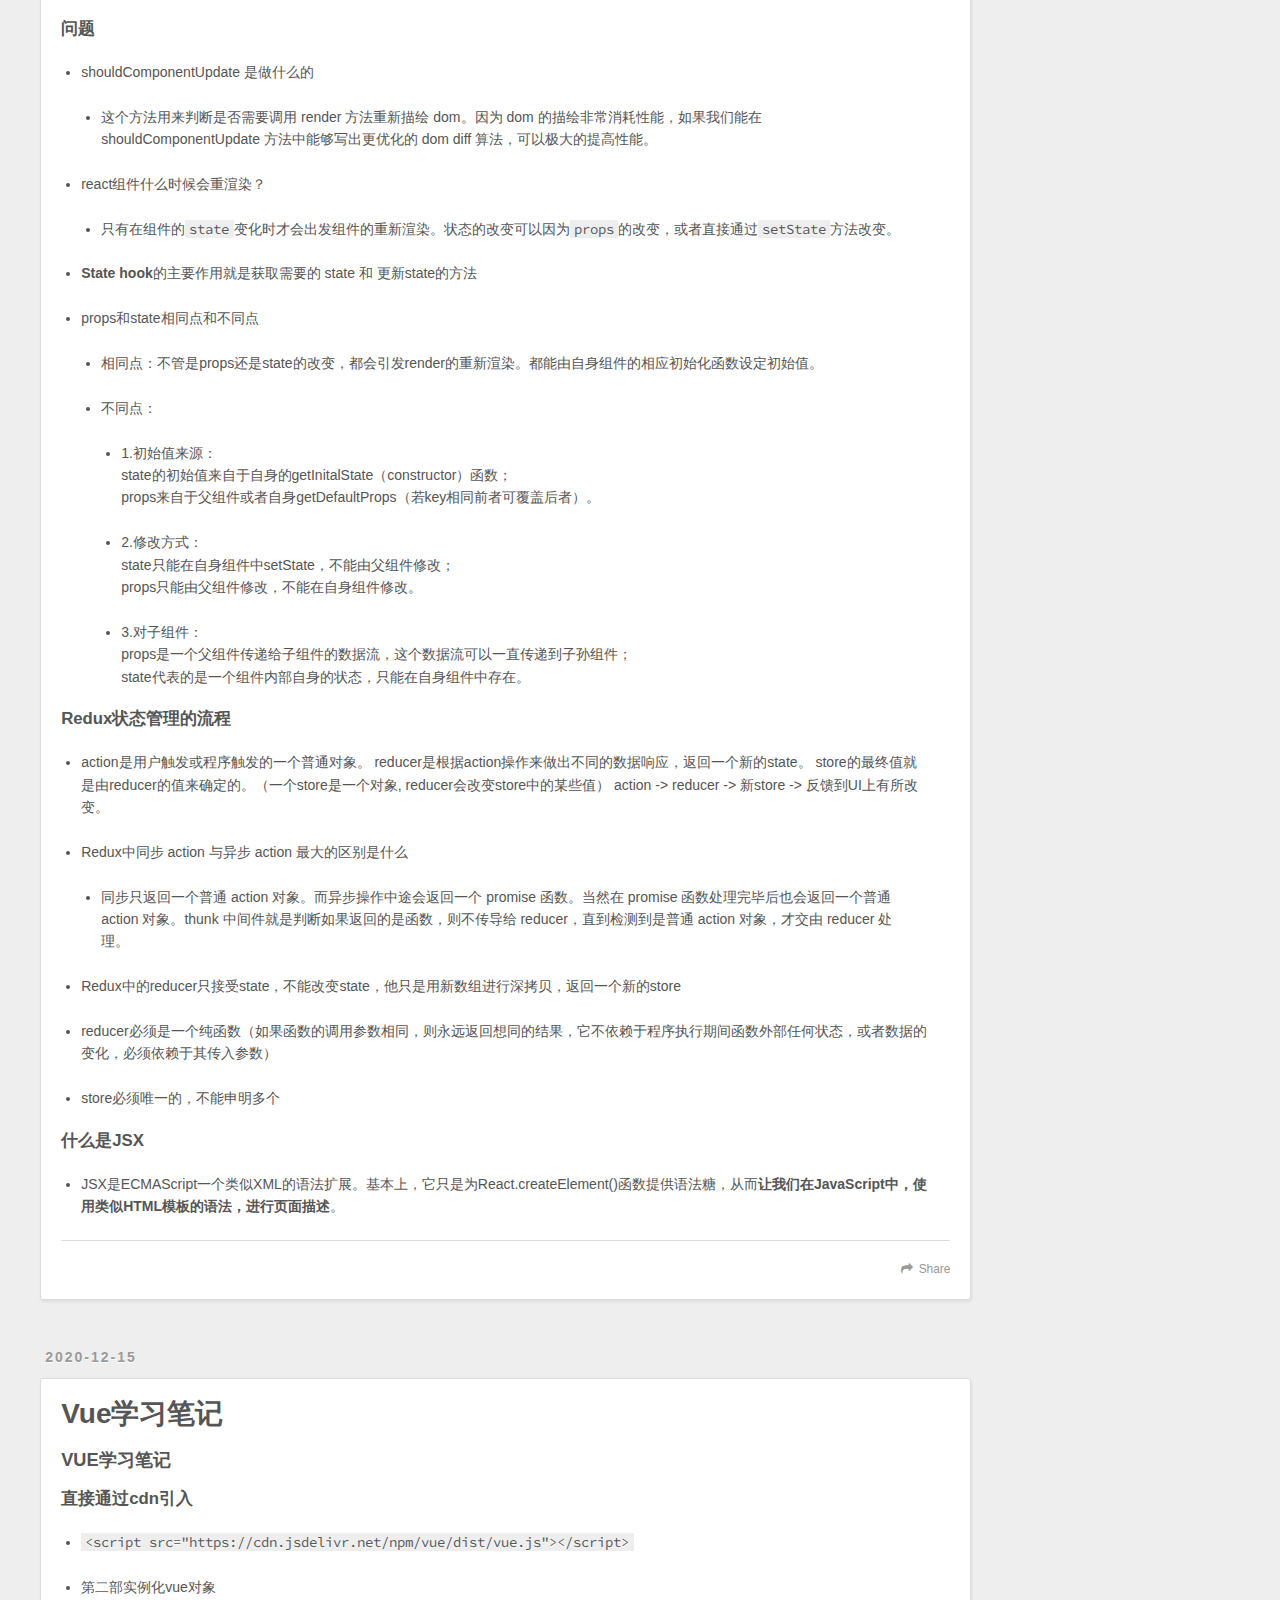
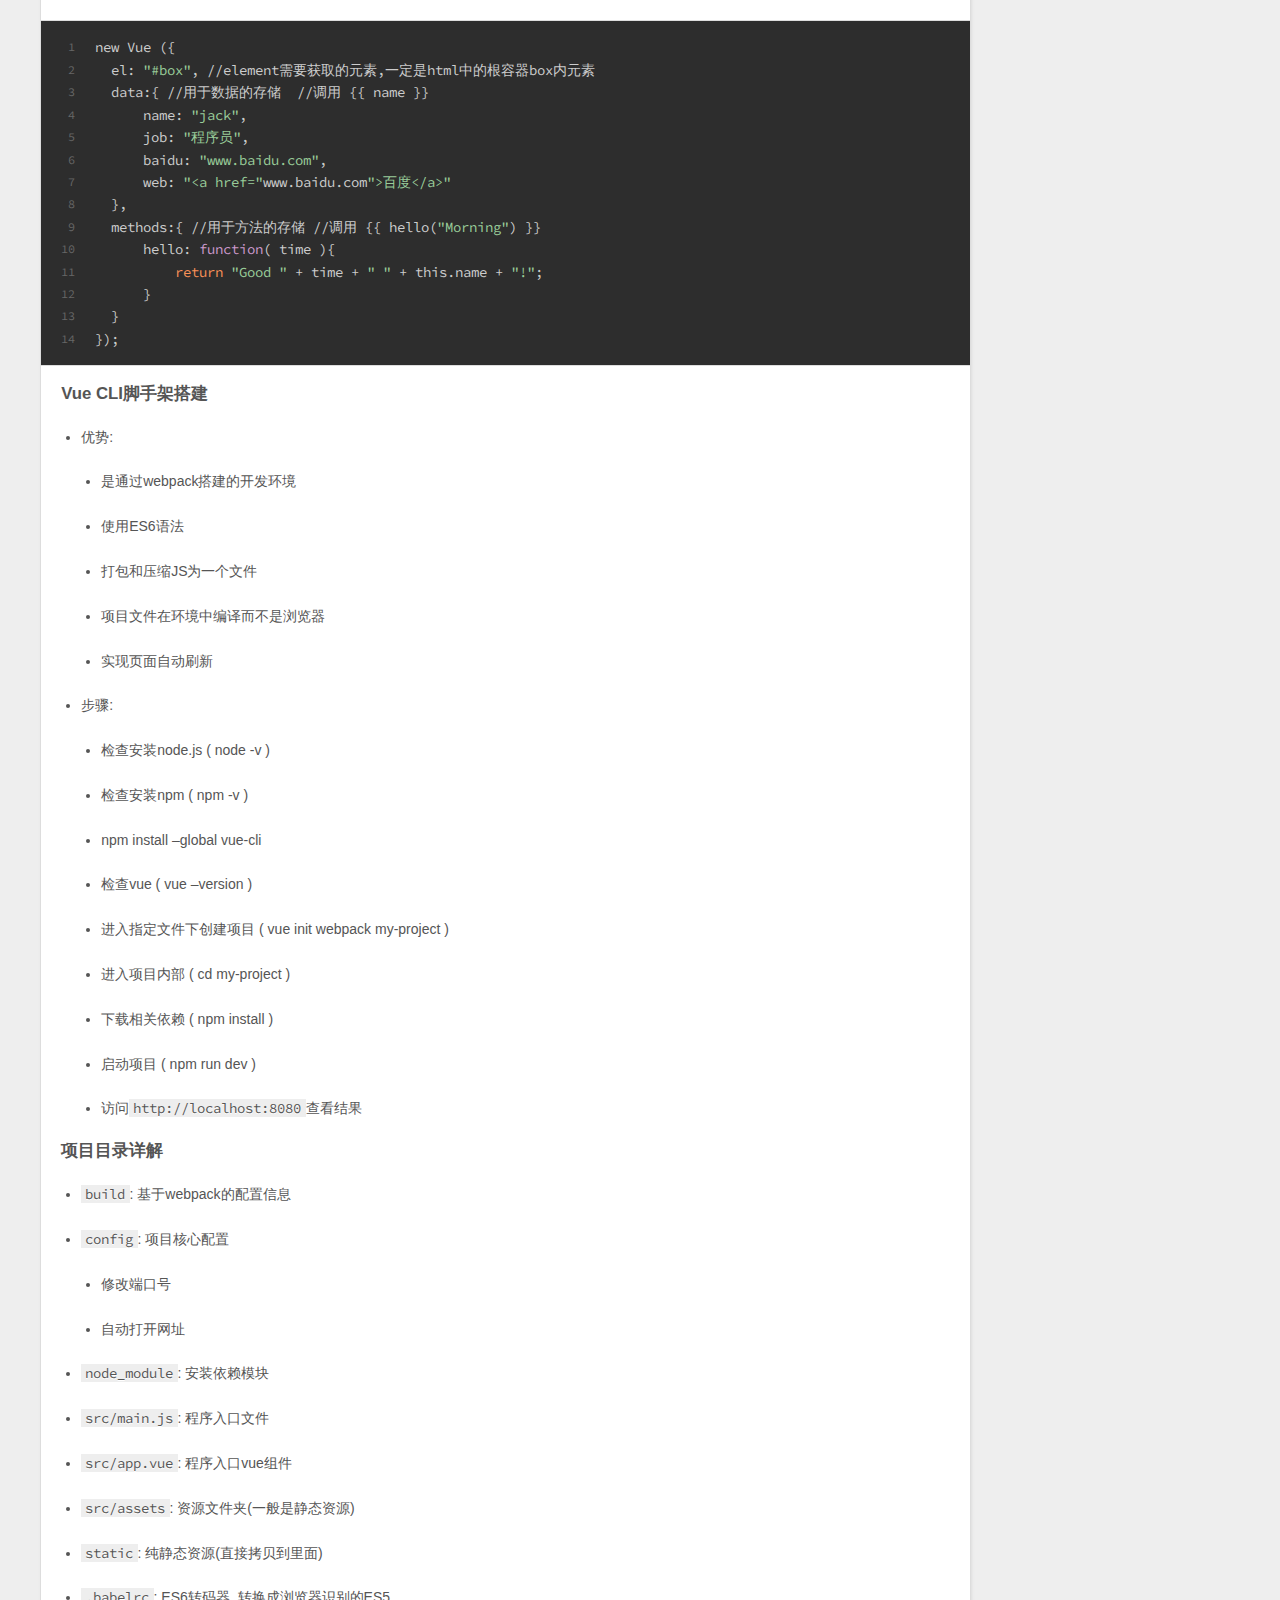
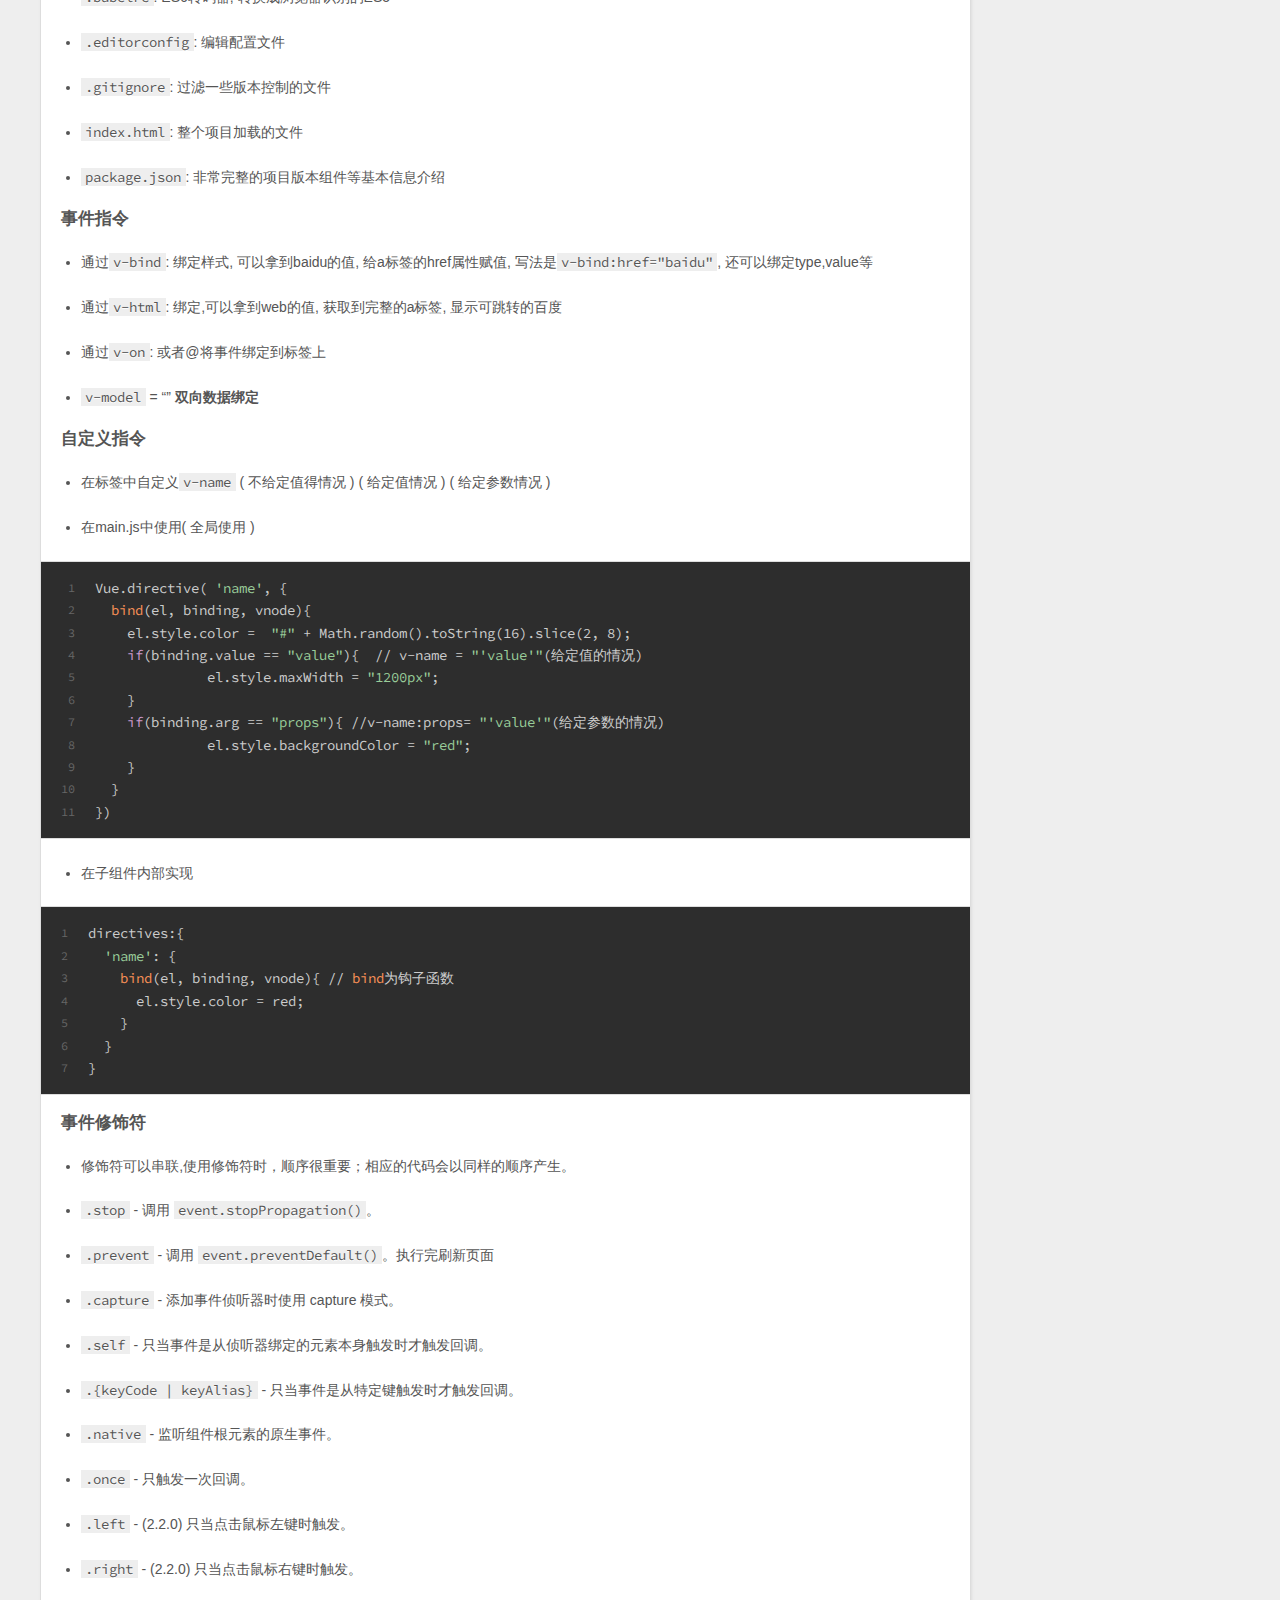
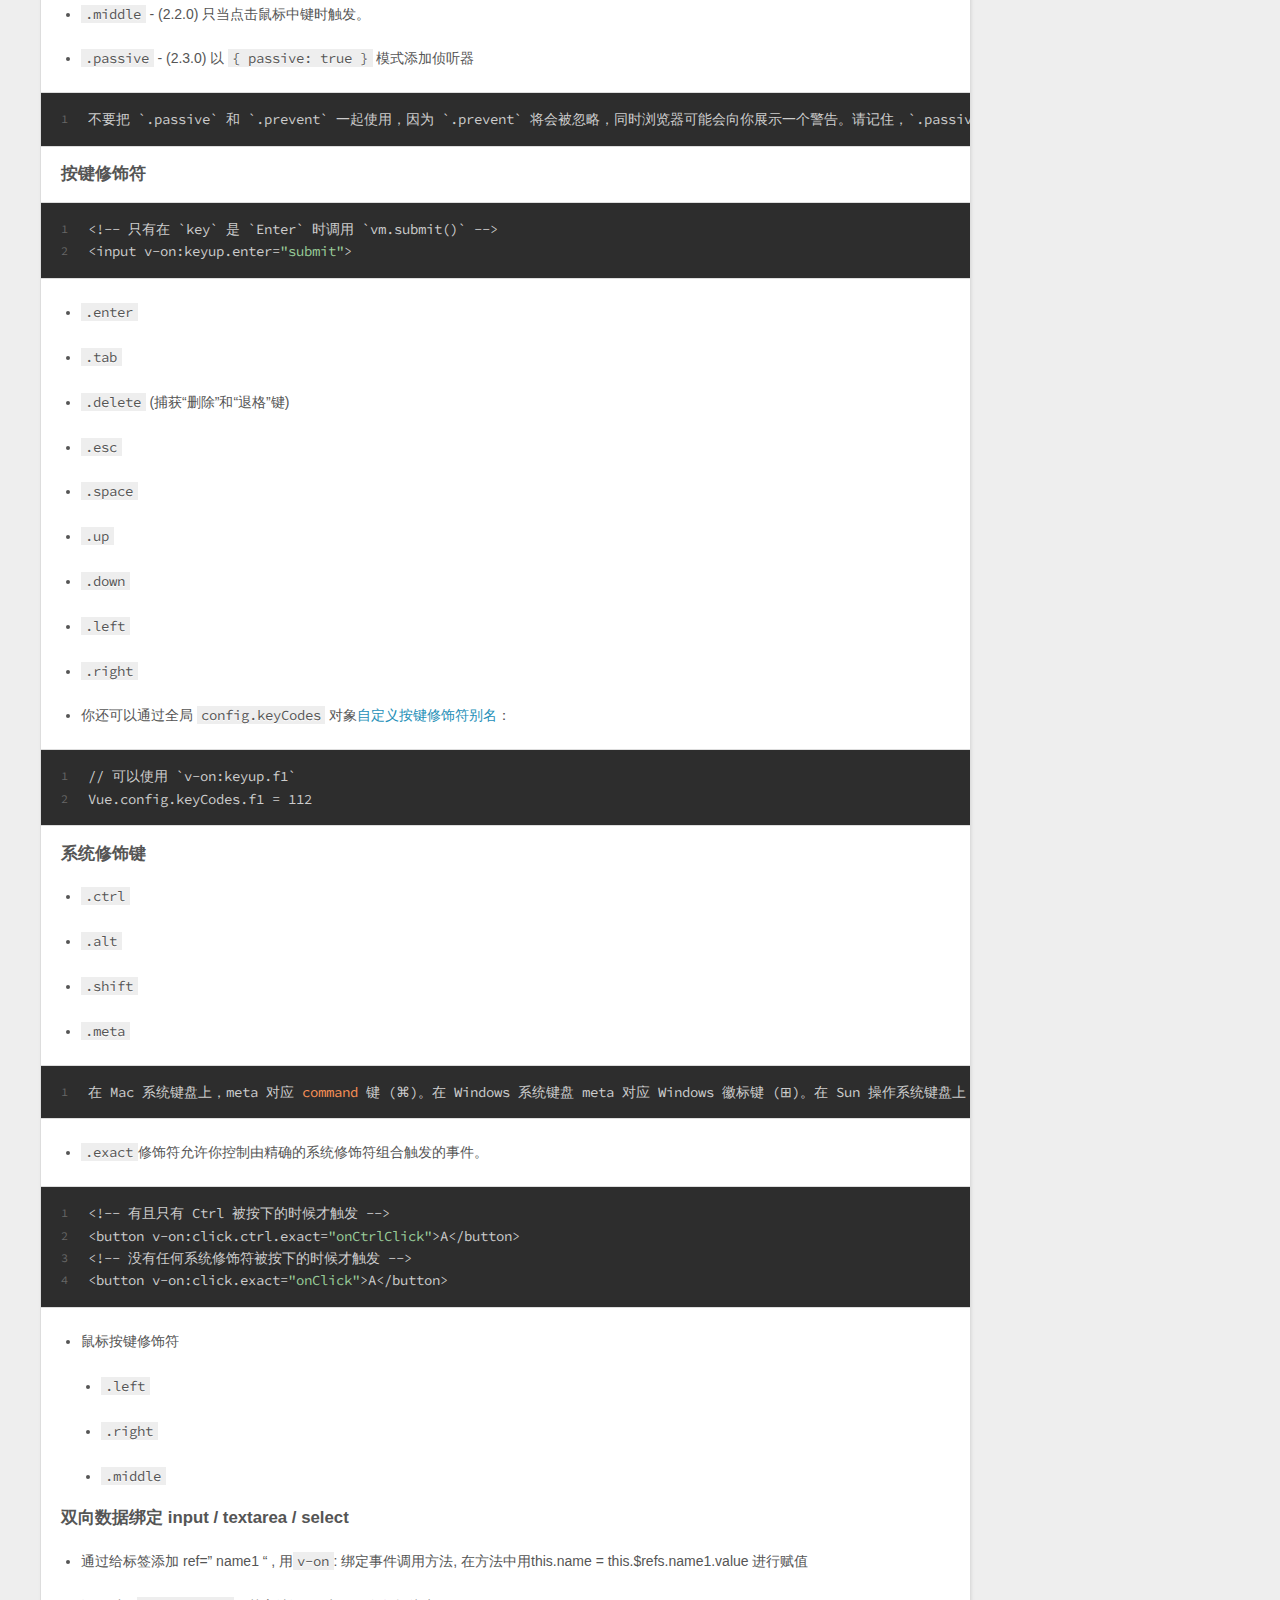
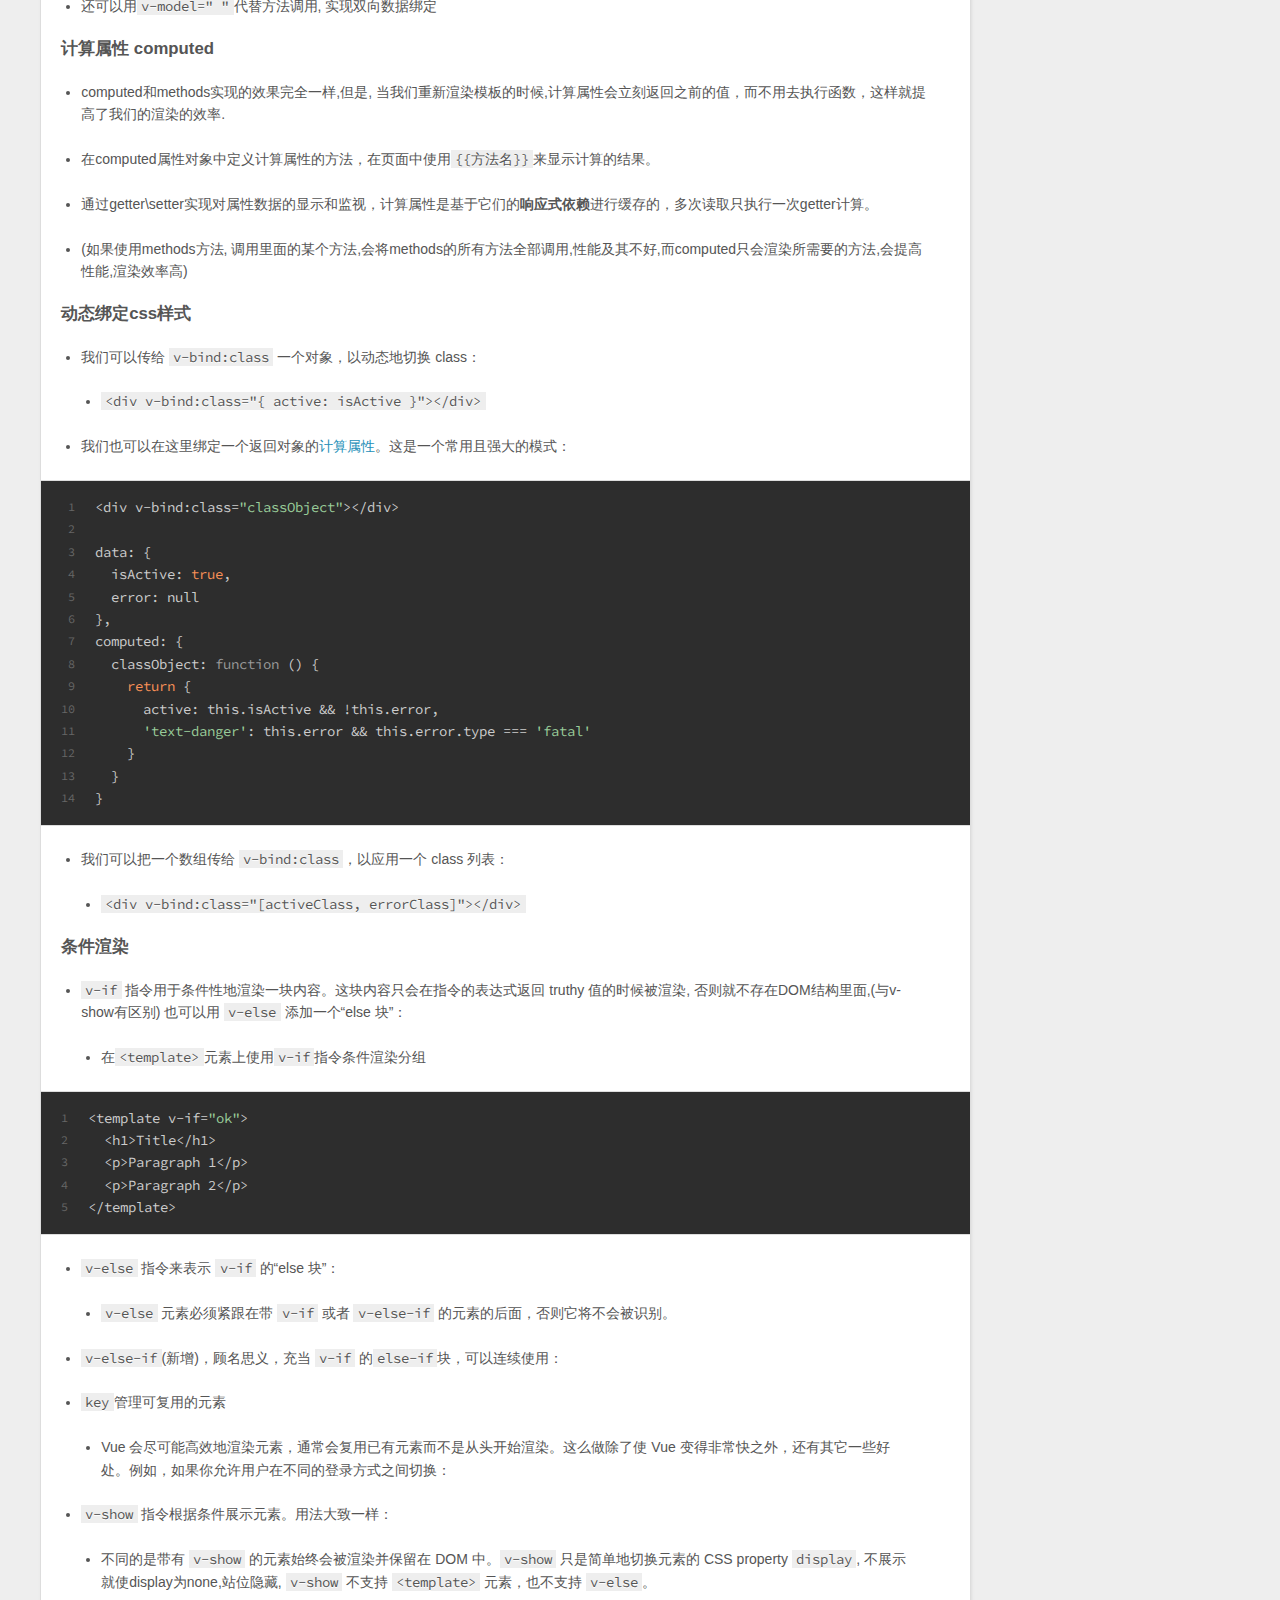
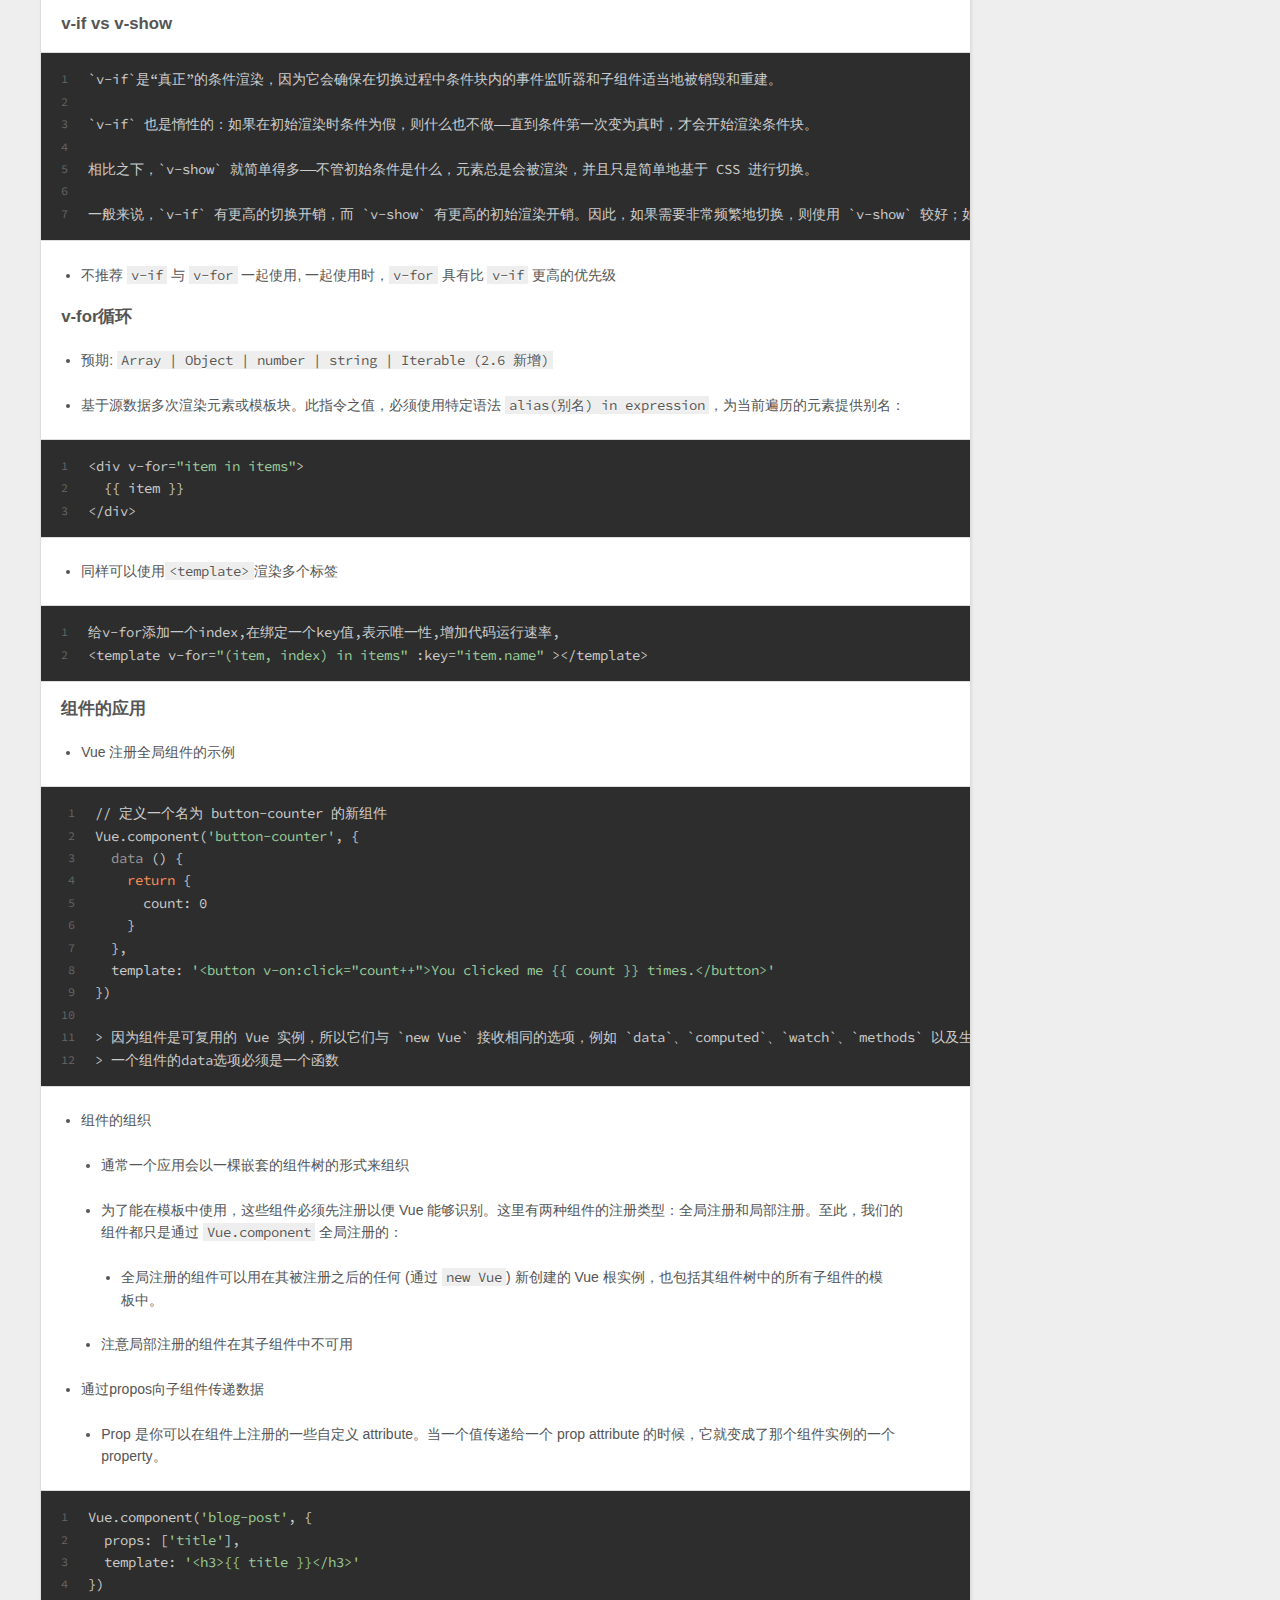
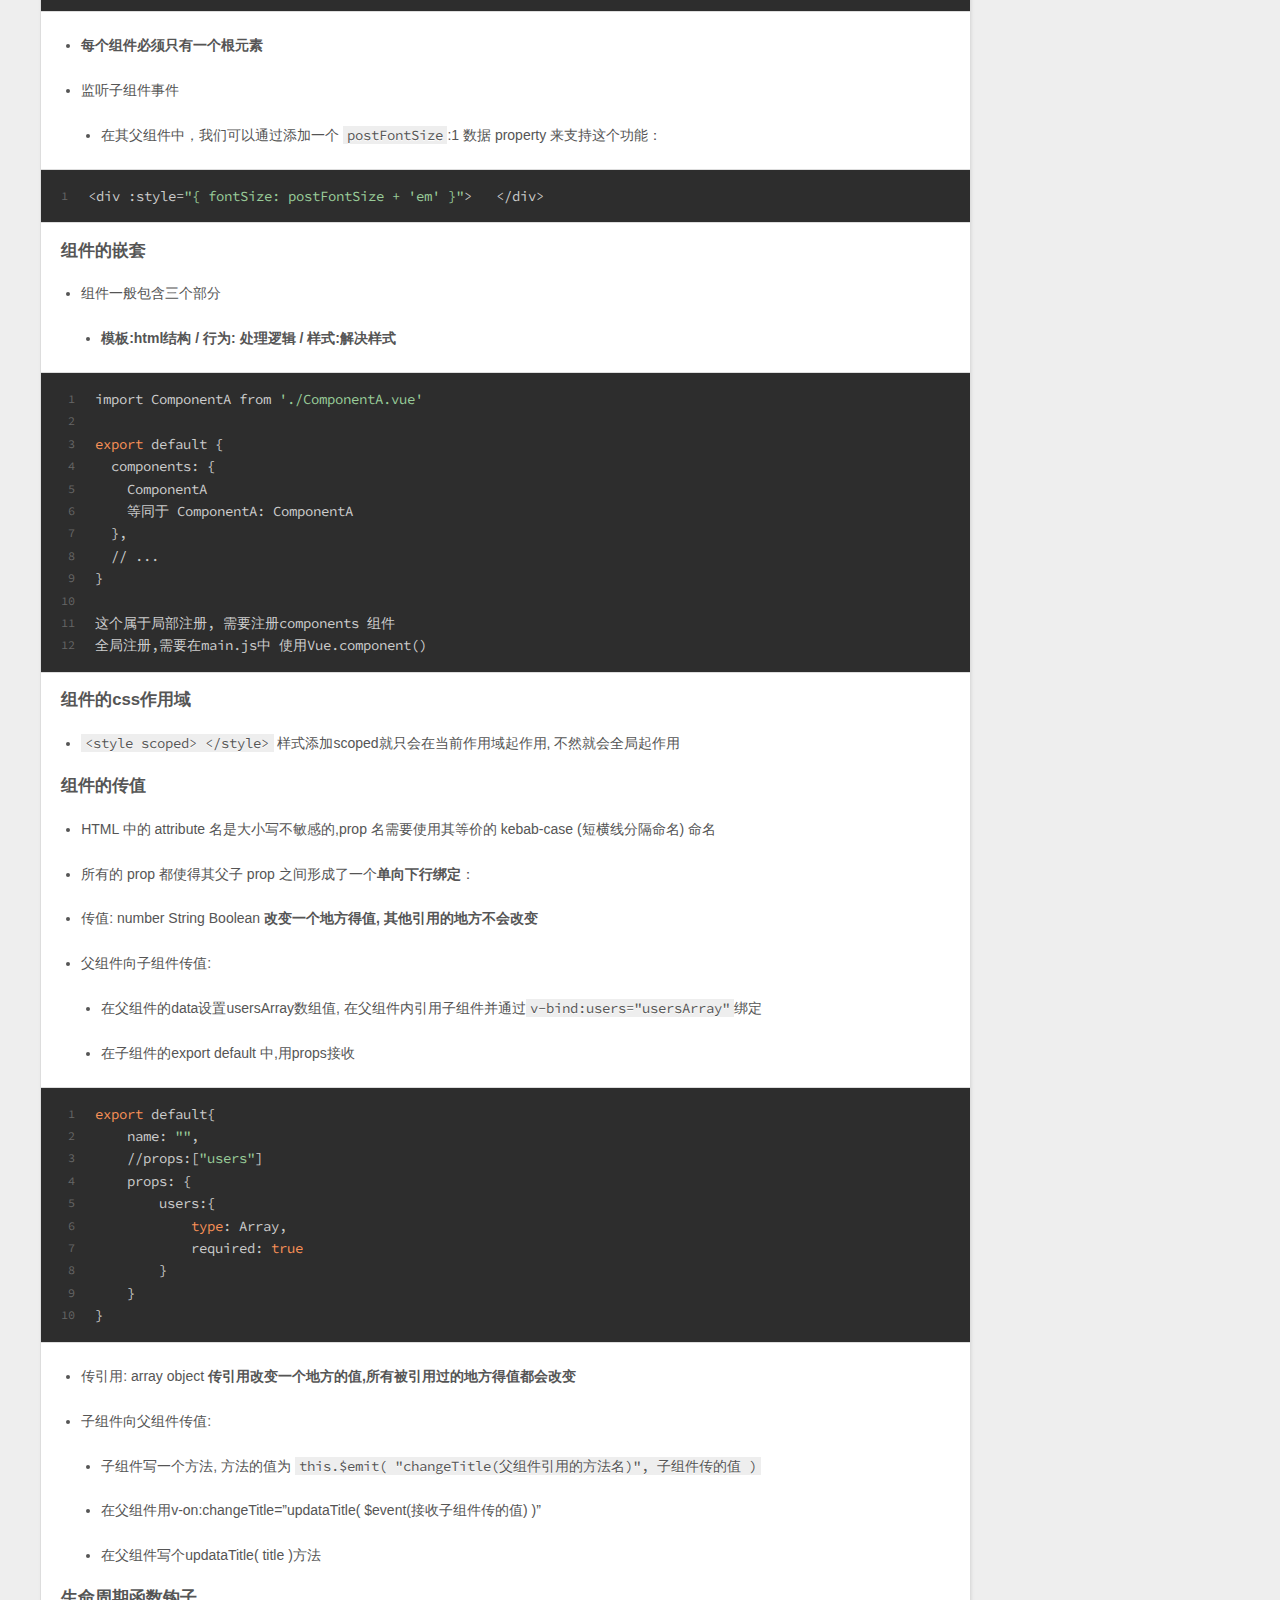
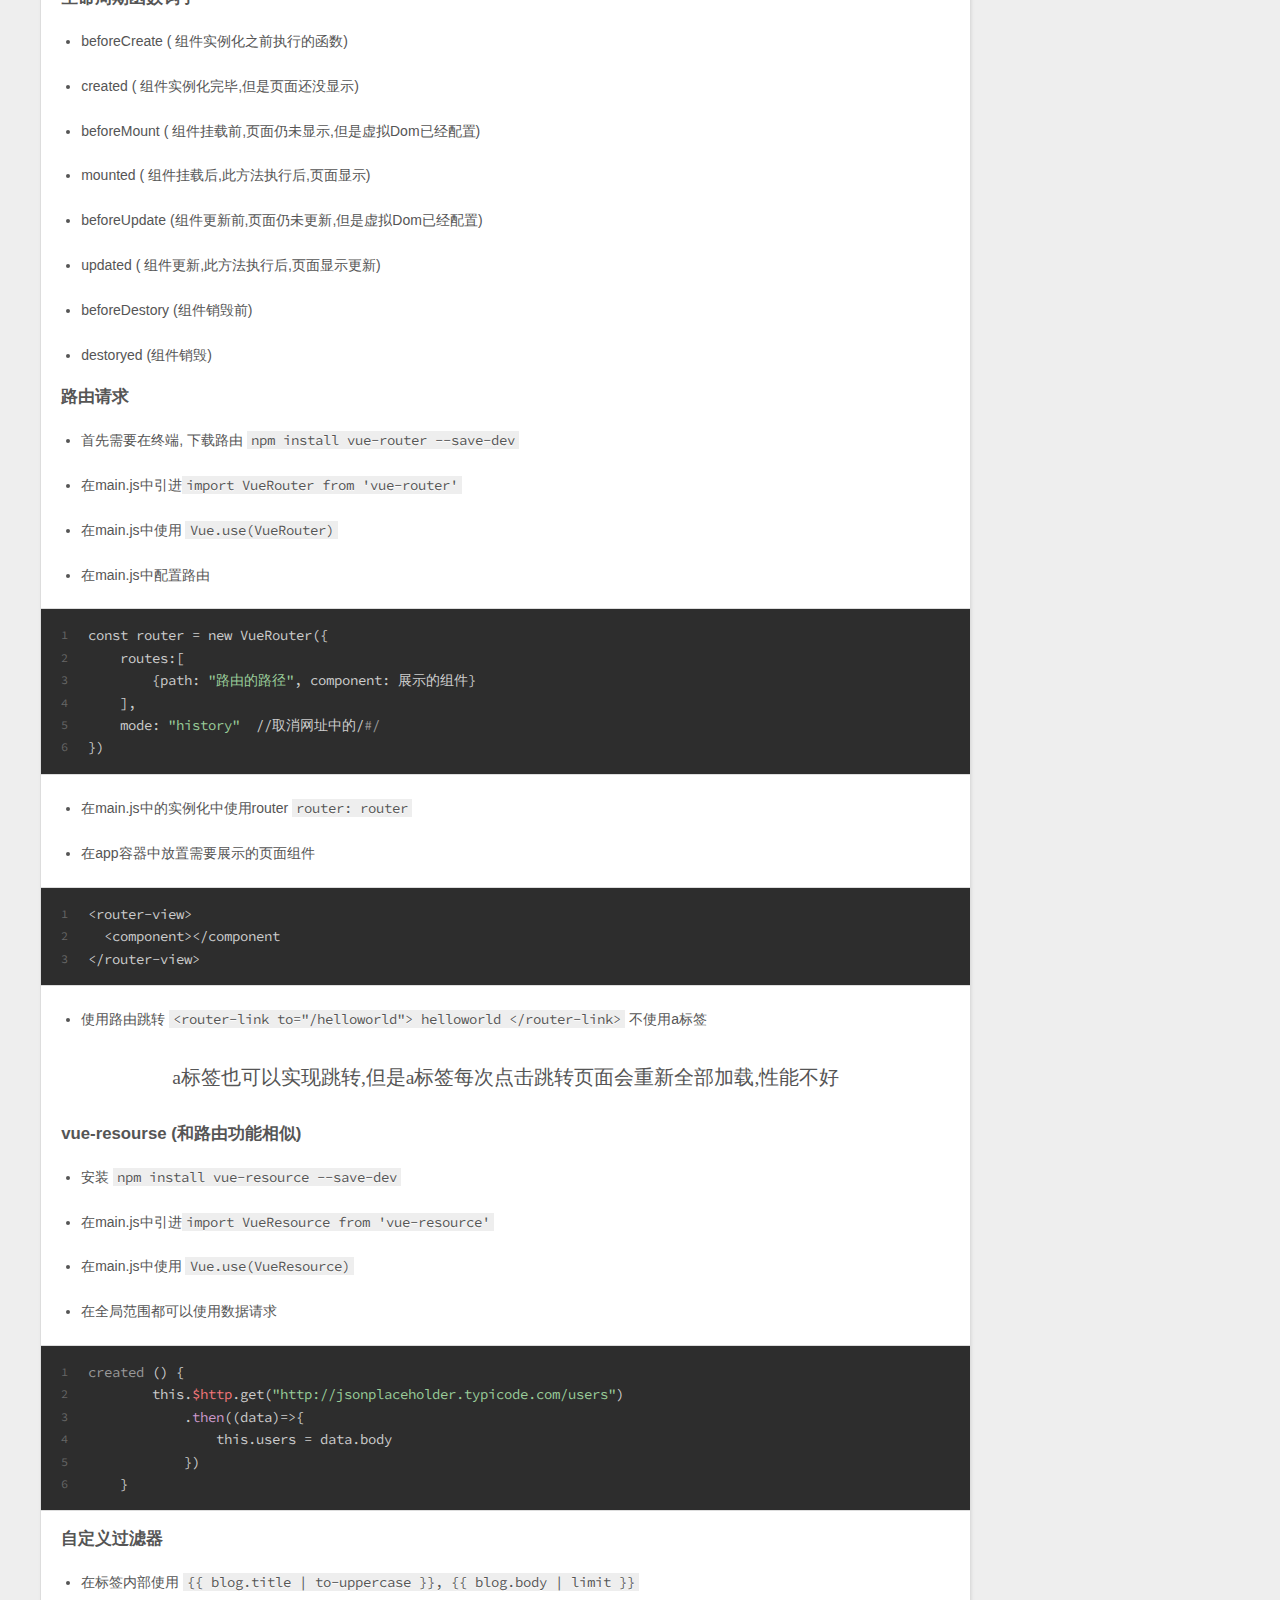
==== commit 0dbdba3f: "Site updated: 2020-12-15 16:35:33" ====
--- a/index.html
+++ b/index.html
@@ -64,6 +64,195 @@
       <div class="outer">
         <section id="main">
   
+    <article id="post-React学习笔记" class="article article-type-post" itemscope itemprop="blogPost">
+  <div class="article-meta">
+    <a href="/2020/12/15/React%E5%AD%A6%E4%B9%A0%E7%AC%94%E8%AE%B0/" class="article-date">
+  <time datetime="2020-12-15T08:32:23.000Z" itemprop="datePublished">2020-12-15</time>
+</a>
+    
+  </div>
+  <div class="article-inner">
+    
+    
+      <header class="article-header">
+        
+  
+    <h1 itemprop="name">
+      <a class="article-title" href="/2020/12/15/React%E5%AD%A6%E4%B9%A0%E7%AC%94%E8%AE%B0/">React学习笔记</a>
+    </h1>
+  
+
+      </header>
+    
+    <div class="article-entry" itemprop="articleBody">
+      
+        <h3 id="React学习笔记"><a href="#React学习笔记" class="headerlink" title="React学习笔记"></a>React学习笔记</h3><h4 id="DOM相关概念"><a href="#DOM相关概念" class="headerlink" title="DOM相关概念"></a>DOM相关概念</h4><ul>
+<li><p>DOM的本质:  浏览器中的概念,用js对象来表示页面上的元素,并且提供了操作DOM对象的API</p>
+</li>
+<li><p>什么是React中的虚拟DOM:  是框架中的概念,是程序员用js对象来模拟页面上的DOM元素和DOM嵌套关系</p>
+</li>
+<li><p>虚拟DOM的本质:  用js对象来模拟DOM元素和嵌套关系</p>
+</li>
+<li><p>虚拟DOM的目的:  就是为了实现页面元素的高效更新</p>
+</li>
+</ul>
+<h4 id="打包发布运行"><a href="#打包发布运行" class="headerlink" title="打包发布运行"></a>打包发布运行</h4><ul>
+<li><p>npm run build</p>
+</li>
+<li><p>npm install -g serve</p>
+</li>
+<li><p>serve build</p>
+</li>
+<li><p>访问<code>http://localhost:5000</code></p>
+</li>
+<li><p>元素渲染<code>ReactDOM.render(element, document.getElementById(&#39;root&#39;));</code></p>
+</li>
+</ul>
+<h4 id="组件类别"><a href="#组件类别" class="headerlink" title="组件类别"></a>组件类别</h4><h5 id="无状态组件-function"><a href="#无状态组件-function" class="headerlink" title="无状态组件: function"></a>无状态组件: function</h5><figure class="highlight js"><table><tr><td class="gutter"><pre><span class="line">1</span><br><span class="line">2</span><br><span class="line">3</span><br></pre></td><td class="code"><pre><span class="line"><span class="function"><span class="keyword">function</span> <span class="title">Welcome</span>(<span class="params">props</span>) </span>&#123;</span><br><span class="line">  <span class="keyword">return</span> <span class="xml"><span class="tag">&lt;<span class="name">h1</span>&gt;</span>Hello, &#123;props.name&#125;<span class="tag">&lt;/<span class="name">h1</span>&gt;</span></span>;</span><br><span class="line">&#125;</span><br></pre></td></tr></table></figure>
+
+<h5 id="有状态组件-class"><a href="#有状态组件-class" class="headerlink" title="有状态组件: class"></a>有状态组件: class</h5><figure class="highlight js"><table><tr><td class="gutter"><pre><span class="line">1</span><br><span class="line">2</span><br><span class="line">3</span><br><span class="line">4</span><br><span class="line">5</span><br><span class="line">6</span><br><span class="line">7</span><br><span class="line">8</span><br><span class="line">9</span><br></pre></td><td class="code"><pre><span class="line"><span class="class"><span class="keyword">class</span> <span class="title">Welcome</span> <span class="keyword">extends</span> <span class="title">React</span>.<span class="title">Component</span> </span>&#123;</span><br><span class="line">  <span class="keyword">constructor</span>(props) &#123;</span><br><span class="line">    <span class="built_in">super</span>(props);</span><br><span class="line">    <span class="built_in">this</span>.state = &#123;<span class="attr">date</span>: <span class="keyword">new</span> <span class="built_in">Date</span>()&#125;;</span><br><span class="line">  &#125;</span><br><span class="line">  render() &#123;</span><br><span class="line">    <span class="keyword">return</span> <span class="xml"><span class="tag">&lt;<span class="name">h1</span>&gt;</span>Hello, &#123;this.props.name&#125;<span class="tag">&lt;/<span class="name">h1</span>&gt;</span></span>;</span><br><span class="line">  &#125;</span><br><span class="line">&#125;</span><br></pre></td></tr></table></figure>
+
+<ul>
+<li><p>this.state: 改变组件的状态, 修改状态数据使用 this.setState()方法, setSetstate()方法的参数有两种,一种是对象( { xx: yy } ),一种是方法( ()=&gt;{ return } ),方法里面可以写参数,有两个参数,一个prevState是上一个状态的结果,还有一个是props对象</p>
+</li>
+<li><p>this.setState一般延迟执行,状态更新属于异步,如果想要将上一个状态作为下一个状态的参数传入,就可以使用prevState参数,或者</p>
+</li>
+<li><p>由于setState是异步的,如果需要用setState获取最新的状态就需要在回调函数里获取</p>
+</li>
+</ul>
+<figure class="highlight bash"><table><tr><td class="gutter"><pre><span class="line">1</span><br></pre></td><td class="code"><pre><span class="line">setState( ()=&#123; <span class="built_in">return</span> &#125;, ()=&gt;&#123;this.state.xx&#125; )</span><br></pre></td></tr></table></figure>
+
+<ul>
+<li><p>通过setState添加state中数组属性的值,不能直接用push, push只是返回数组长度,有三种方法</p>
+<ul>
+<li><ol>
+<li>可以将state中数组属性先备份,<code>let newArrs = this.state.arrs.slice()  newArrs.push(&#123;  id:1, title: &quot;xx&quot; &#125;), this.setState(&#123; arrs: newArrs &#125;)</code></li>
+</ol>
+</li>
+<li><ol start="2">
+<li>使用concat <code>&#123;arrs: this.state.arrs.concat&#123;id:1, title: &quot;xxx&quot;&#125; &#125;</code></li>
+</ol>
+</li>
+<li><ol start="3">
+<li>数组备份的第二种方法, let newArrs = [ …this.state.arrs ]</li>
+</ol>
+</li>
+</ul>
+</li>
+</ul>
+<h4 id="生命周期"><a href="#生命周期" class="headerlink" title="生命周期"></a>生命周期</h4><ul>
+<li><p><code>componentDidMount()</code>方法在组件输出呈现到DOM之后自动运行</p>
+</li>
+<li><p><code>componentWillUnmount()</code>在组件消失不在呈现时执行</p>
+</li>
+</ul>
+<h4 id="遍历列表数组"><a href="#遍历列表数组" class="headerlink" title="遍历列表数组"></a>遍历列表数组</h4><ul>
+<li><p>需要用到map函数, map函数需要加上唯一索引key={}, Keys可以在DOM中的某些元素被增加或删除的时候帮助React识别哪些元素发生了变化。因此你应当给数组中的每一个元素赋予一个确定的标识。没有唯一值的时候可以使用index，但是官方不建议，会导致渲染变慢。</p>
+</li>
+<li><p>React列表渲染为什么尽量不要把索引设置为key值</p>
+<ul>
+<li>因为react原理是先生成虚拟DOM，然后生成真实DOM，通过同层对比比较新旧DOM，直接操作DOM，改变有区别的内容，所以极大地提高了性能，如果不用索引为key时，程序能够快速的找到差异，虽然index作为key也能找到差异，但是必须对比整个虚拟DOM，大大的消耗了新旧DOM的对比性能，还有可能导致组件状态问题。</li>
+</ul>
+</li>
+</ul>
+<h4 id="事件"><a href="#事件" class="headerlink" title="事件"></a>事件</h4><ul>
+<li><p>阻止事件默认提交行为: e.preventDefault();</p>
+</li>
+<li><p>在事件需要提交参数时或者防止this指代问题</p>
+<ul>
+<li><p>外部的handleClick使用箭头函数 let handleClick= ()=&gt;{}</p>
+</li>
+<li><p>在单击事件函数中引用外部函数 onClick={ handleClick }</p>
+</li>
+<li><p>在单击事件函数中使用箭头函数传参 onClick={ ()=&gt;{ handleClick(element) } }</p>
+</li>
+<li><p>或者使用 onClick={ this.handleClick.bind(this, id) }</p>
+</li>
+</ul>
+</li>
+</ul>
+<figure class="highlight bash"><table><tr><td class="gutter"><pre><span class="line">1</span><br></pre></td><td class="code"><pre><span class="line">优化: 为了使this指代不会出错并且只需要执行一次,就可以在组件调用只执行一次中写this.handleClickcopy = this.handleClick.bind(this, ele), 接着在单击事件函数中调用this.handleClickcopy函数就行,ele参数为默认值,可有可无</span><br></pre></td></tr></table></figure>
+
+<h4 id="表单"><a href="#表单" class="headerlink" title="表单"></a>表单</h4><ul>
+<li>需要改变提交表单的value值,需要用到 this.state={}   this.setState()   onChange={}  通过外部函数的event事件改变state的value值, 获取表单最新的value值  需要用到 value : e.target.value</li>
+</ul>
+<h4 id="路由"><a href="#路由" class="headerlink" title="路由"></a>路由</h4><ul>
+<li>路由会使用到三个组件;  需要下载  npm install react-router-dom –save  在引入三个组件</li>
+</ul>
+<figure class="highlight bash"><table><tr><td class="gutter"><pre><span class="line">1</span><br><span class="line">2</span><br><span class="line">3</span><br><span class="line">4</span><br><span class="line">5</span><br><span class="line">6</span><br><span class="line">7</span><br><span class="line">8</span><br><span class="line">9</span><br></pre></td><td class="code"><pre><span class="line">&lt;HashRouter&gt;</span><br><span class="line">  &lt;Switch&gt;</span><br><span class="line">    &lt;Route exact path=<span class="string">&quot;/&quot;</span> component=&#123;home&#125;&gt;&lt;/Route&gt;</span><br><span class="line">    &lt;Route path=<span class="string">&quot;/article&quot;</span> component=&#123;article&#125;&gt;&lt;/Route&gt;</span><br><span class="line">    &lt;Route path=<span class="string">&quot;/article/:id&quot;</span> component=&#123;article&#125;&gt;&lt;/Route&gt;</span><br><span class="line">  &lt;/Switch&gt;</span><br><span class="line">&lt;/HashRouter&gt;</span><br><span class="line"></span><br><span class="line">&lt;Link to=<span class="string">&quot;/article&quot;</span>&gt;文章管理&lt;/Link&gt;  代替a标签进行跳转</span><br></pre></td></tr></table></figure>
+
+<ul>
+<li><p>path路由的路径,  exact路径的精准匹配,  component展现的组件内容, :id 特殊的占位符</p>
+</li>
+<li><p>点击提交进行跳转,在箭头函数里面写  this.props.history.push(“/article”)  固定写法</p>
+</li>
+<li><p>获取id  在挂起的生命周期函数中写   let id = this.props.match.params.id  路由提供的固定写法</p>
+</li>
+<li><p>子组件的数据依赖于父组件，就会执行componentWillReceiveProps</p>
+</li>
+</ul>
+<h4 id="问题"><a href="#问题" class="headerlink" title="问题"></a>问题</h4><ul>
+<li><p>shouldComponentUpdate 是做什么的</p>
+<ul>
+<li>这个方法用来判断是否需要调用 render 方法重新描绘 dom。因为 dom 的描绘非常消耗性能，如果我们能在 shouldComponentUpdate 方法中能够写出更优化的 dom diff 算法，可以极大的提高性能。</li>
+</ul>
+</li>
+<li><p>react组件什么时候会重渲染？</p>
+<ul>
+<li>只有在组件的<code>state</code>变化时才会出发组件的重新渲染。状态的改变可以因为<code>props</code>的改变，或者直接通过<code>setState</code>方法改变。</li>
+</ul>
+</li>
+<li><p><strong>State hook</strong>的主要作用就是获取需要的 state 和 更新state的方法</p>
+</li>
+<li><p>props和state相同点和不同点</p>
+<ul>
+<li><p>相同点：不管是props还是state的改变，都会引发render的重新渲染。都能由自身组件的相应初始化函数设定初始值。</p>
+</li>
+<li><p>不同点：</p>
+<ul>
+<li><p>1.初始值来源：<br>state的初始值来自于自身的getInitalState（constructor）函数；<br>props来自于父组件或者自身getDefaultProps（若key相同前者可覆盖后者）。</p>
+</li>
+<li><p>2.修改方式：<br>state只能在自身组件中setState，不能由父组件修改；<br>props只能由父组件修改，不能在自身组件修改。</p>
+</li>
+<li><p>3.对子组件：<br>props是一个父组件传递给子组件的数据流，这个数据流可以一直传递到子孙组件；<br>state代表的是一个组件内部自身的状态，只能在自身组件中存在。</p>
+</li>
+</ul>
+</li>
+</ul>
+</li>
+</ul>
+<h4 id="Redux状态管理的流程"><a href="#Redux状态管理的流程" class="headerlink" title="Redux状态管理的流程"></a>Redux状态管理的流程</h4><ul>
+<li><p>action是用户触发或程序触发的一个普通对象。 reducer是根据action操作来做出不同的数据响应，返回一个新的state。 store的最终值就是由reducer的值来确定的。（一个store是一个对象, reducer会改变store中的某些值） action -&gt; reducer -&gt; 新store -&gt; 反馈到UI上有所改变。</p>
+</li>
+<li><p>Redux中同步 action 与异步 action 最大的区别是什么</p>
+<ul>
+<li>同步只返回一个普通 action 对象。而异步操作中途会返回一个 promise 函数。当然在 promise 函数处理完毕后也会返回一个普通 action 对象。thunk 中间件就是判断如果返回的是函数，则不传导给 reducer，直到检测到是普通 action 对象，才交由 reducer 处理。</li>
+</ul>
+</li>
+<li><p>Redux中的reducer只接受state，不能改变state，他只是用新数组进行深拷贝，返回一个新的store</p>
+</li>
+<li><p>reducer必须是一个纯函数（如果函数的调用参数相同，则永远返回想同的结果，它不依赖于程序执行期间函数外部任何状态，或者数据的变化，必须依赖于其传入参数）</p>
+</li>
+<li><p>store必须唯一的，不能申明多个</p>
+</li>
+</ul>
+<h4 id="什么是JSX"><a href="#什么是JSX" class="headerlink" title="什么是JSX"></a>什么是JSX</h4><ul>
+<li>JSX是ECMAScript一个类似XML的语法扩展。基本上，它只是为React.createElement()函数提供语法糖，从而<strong>让我们在JavaScript中，使用类似HTML模板的语法，进行页面描述</strong>。</li>
+</ul>
+
+      
+    </div>
+    <footer class="article-footer">
+      <a data-url="https://fish1010.github.io/2020/12/15/React%E5%AD%A6%E4%B9%A0%E7%AC%94%E8%AE%B0/" data-id="ckipqd1760000d0tr4jufbfov" class="article-share-link">Share</a>
+      
+      
+    </footer>
+  </div>
+  
+</article>
+
+
+  
     <article id="post-Vue学习笔记" class="article article-type-post" itemscope itemprop="blogPost">
   <div class="article-meta">
     <a href="/2020/12/15/Vue%E5%AD%A6%E4%B9%A0%E7%AC%94%E8%AE%B0/" class="article-date">
@@ -1483,6 +1672,10 @@
       <ul>
         
           <li>
+            <a href="/2020/12/15/React%E5%AD%A6%E4%B9%A0%E7%AC%94%E8%AE%B0/">React学习笔记</a>
+          </li>
+        
+          <li>
             <a href="/2020/12/15/Vue%E5%AD%A6%E4%B9%A0%E7%AC%94%E8%AE%B0/">Vue学习笔记</a>
           </li>
         
@@ -1496,10 +1689,6 @@
         
           <li>
             <a href="/2020/11/17/%E5%B9%B3%E5%AE%89%E5%AE%9E%E4%B9%A0%E7%AC%94%E8%AE%B0/">平安实习笔记</a>
-          </li>
-        
-          <li>
-            <a href="/2020/09/16/%E4%BA%9A%E4%BF%A1%E5%AE%9E%E4%B9%A0%E8%AE%B0%E5%BD%95/">亚信实习笔记</a>
           </li>
         
       </ul>
